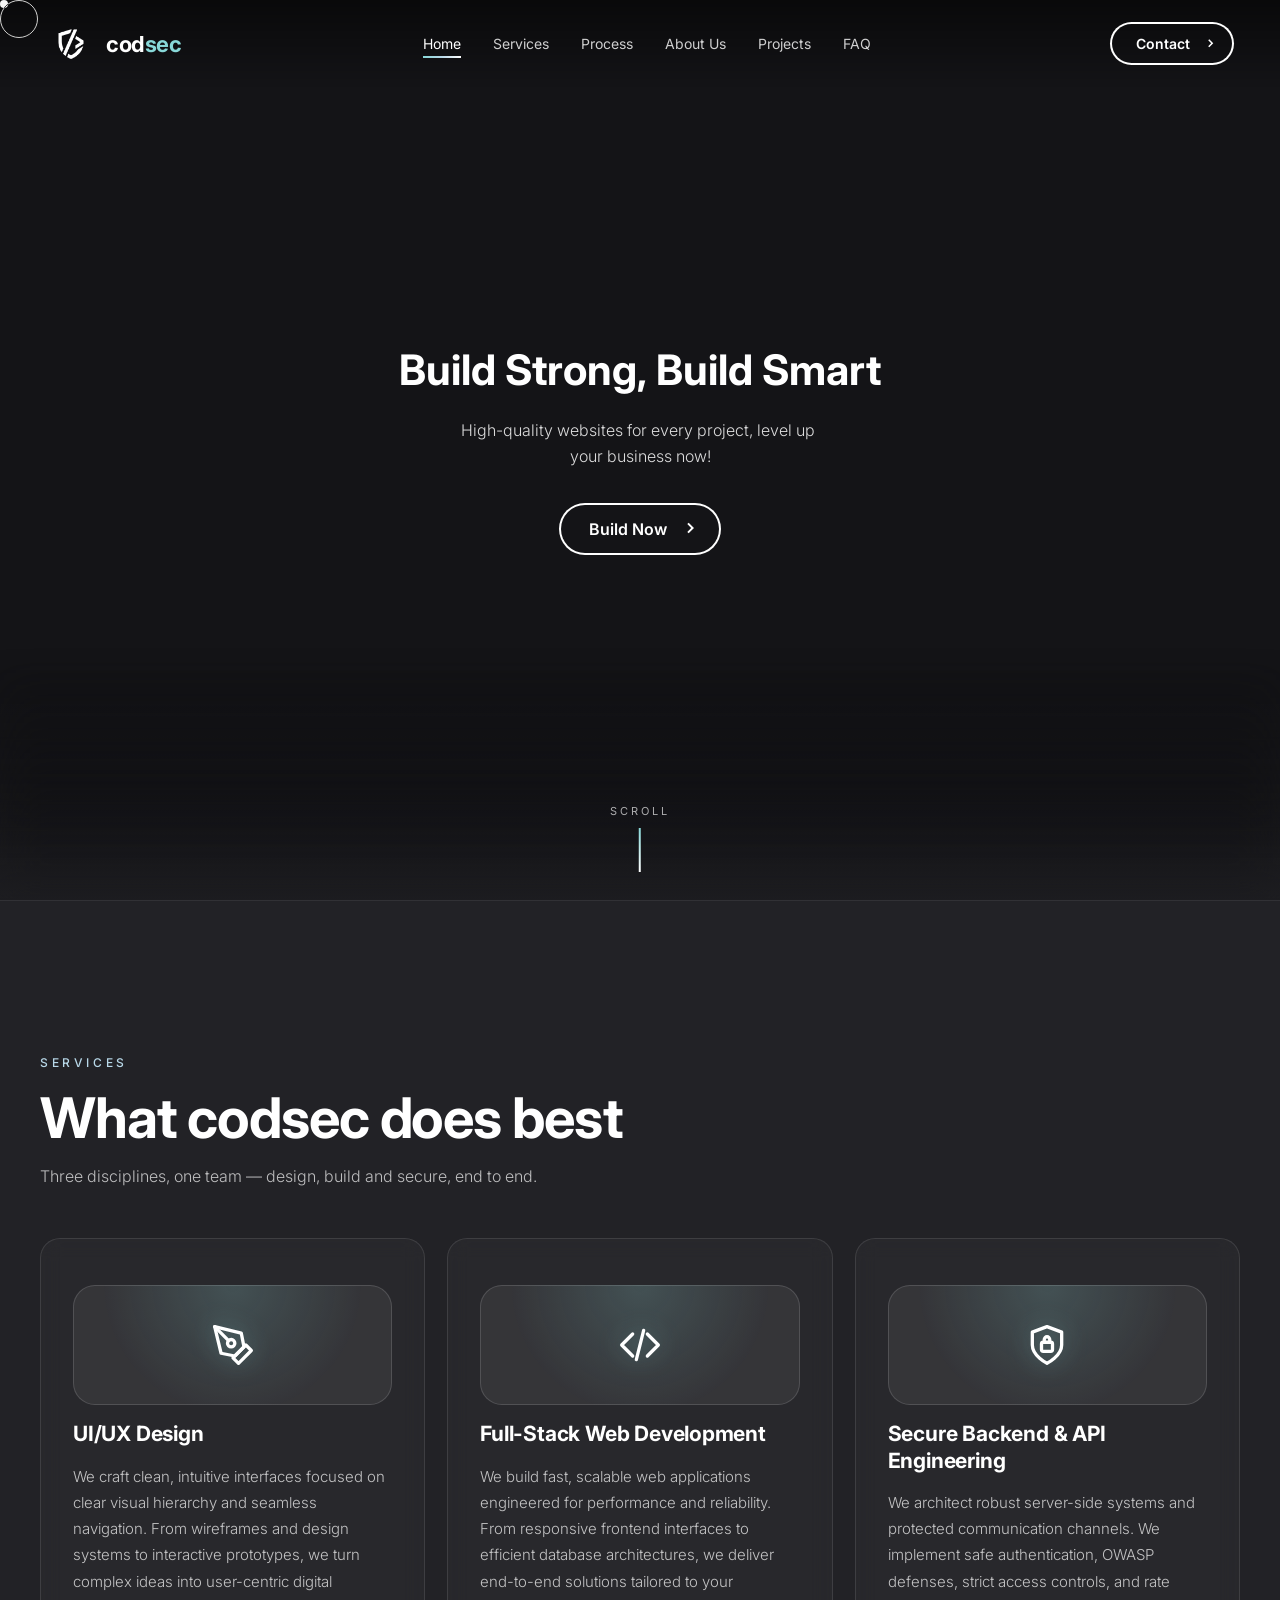
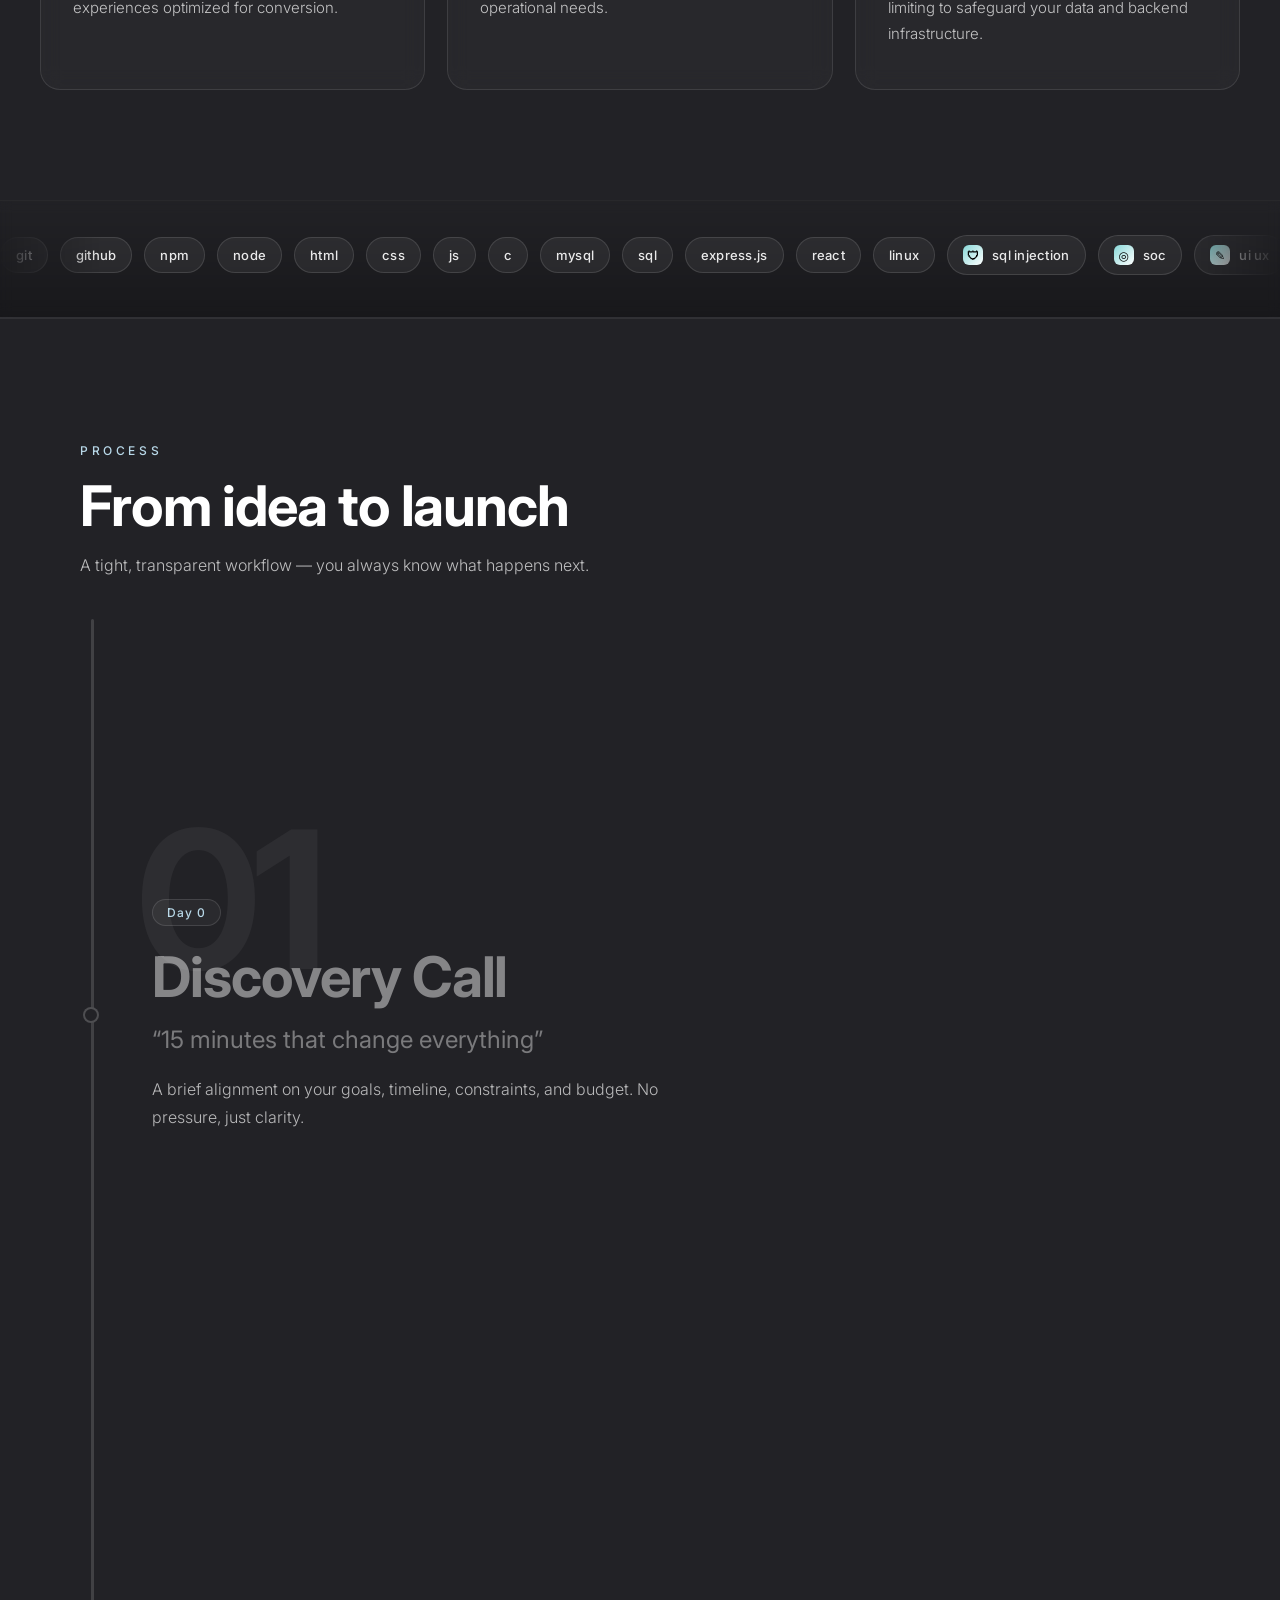
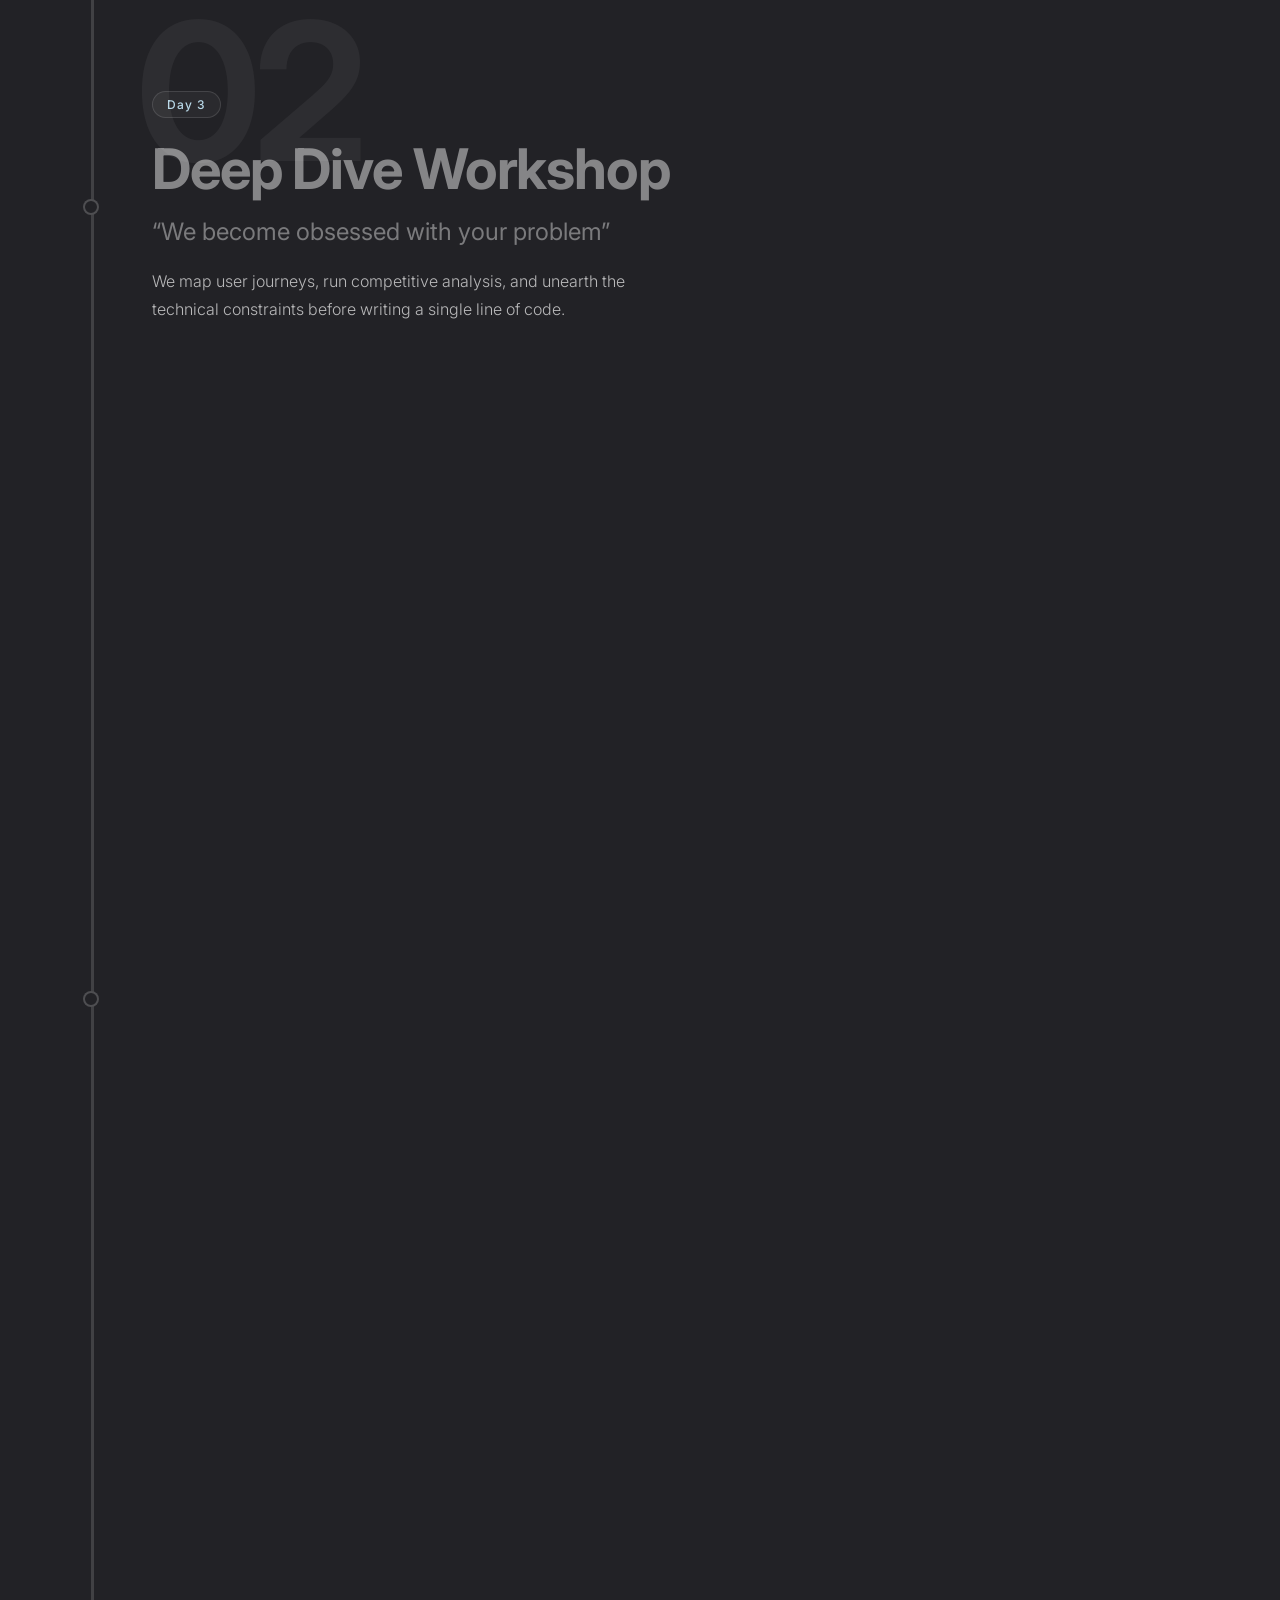
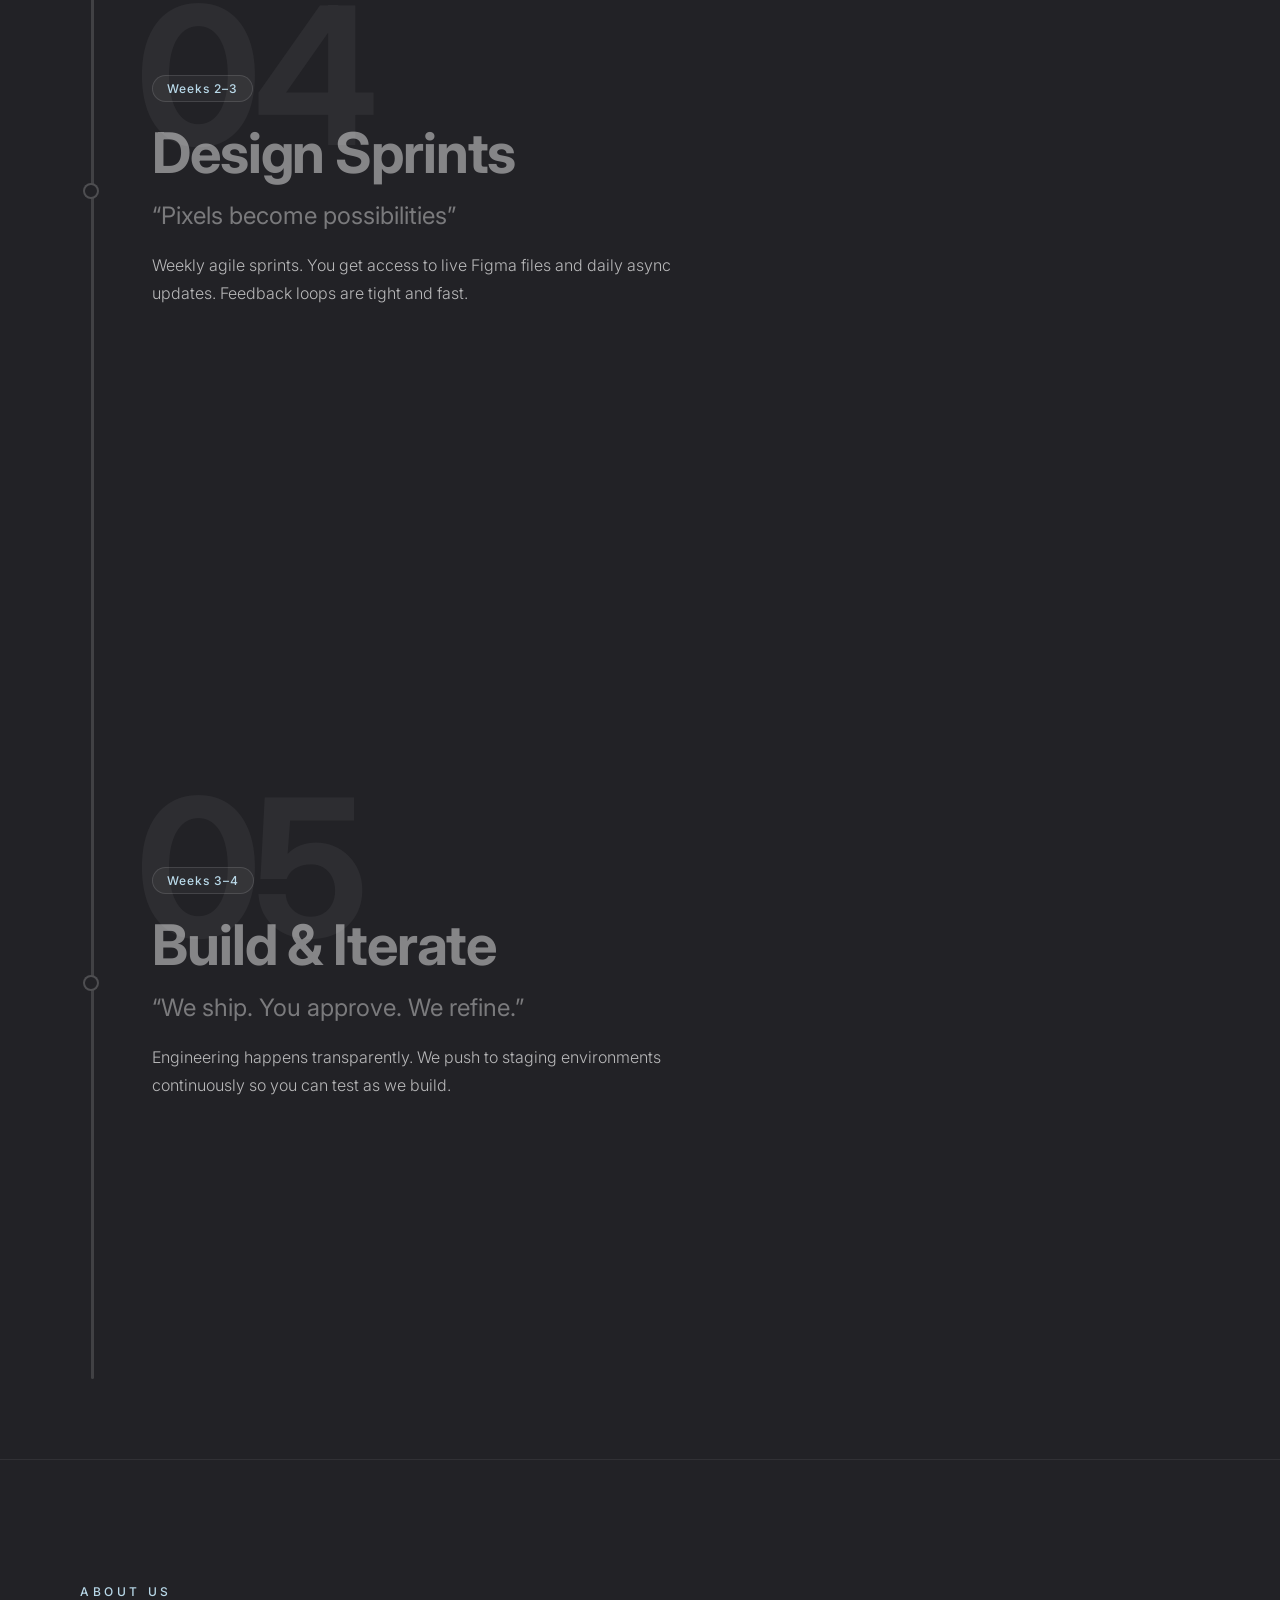
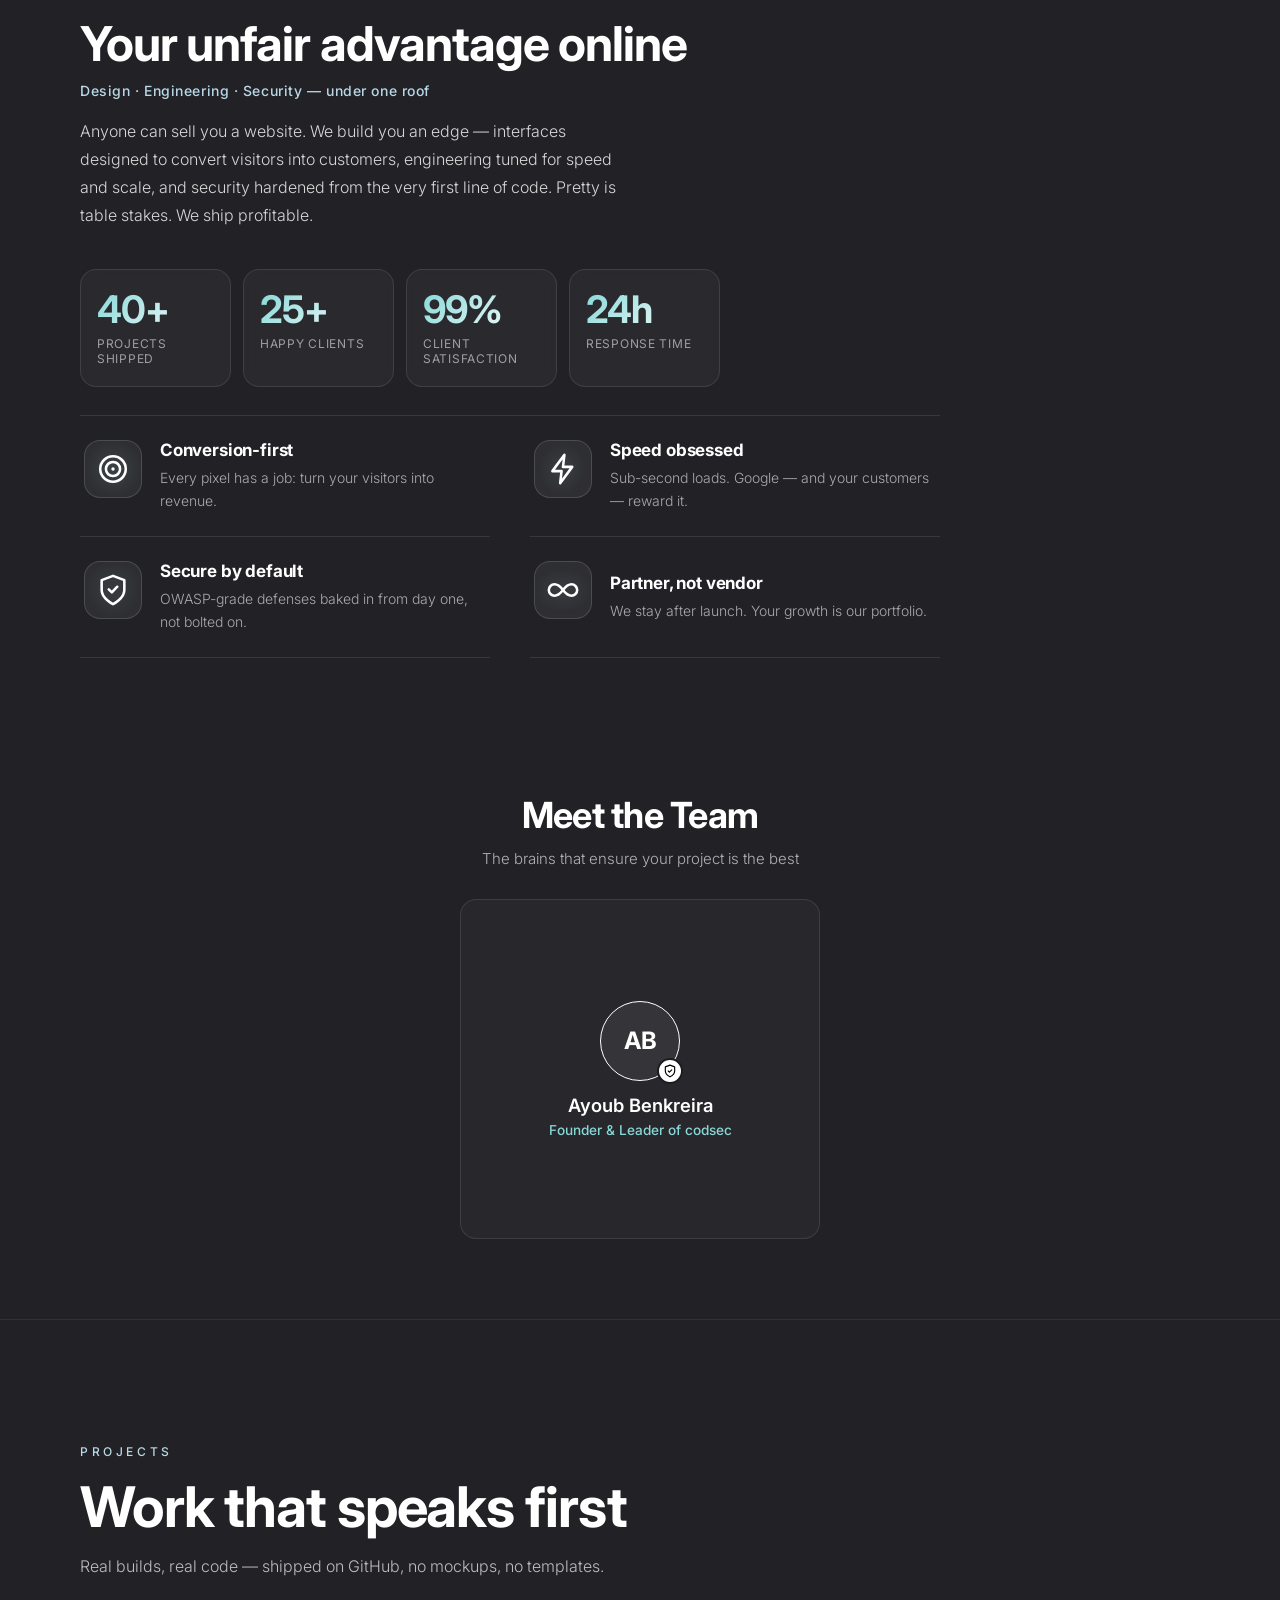
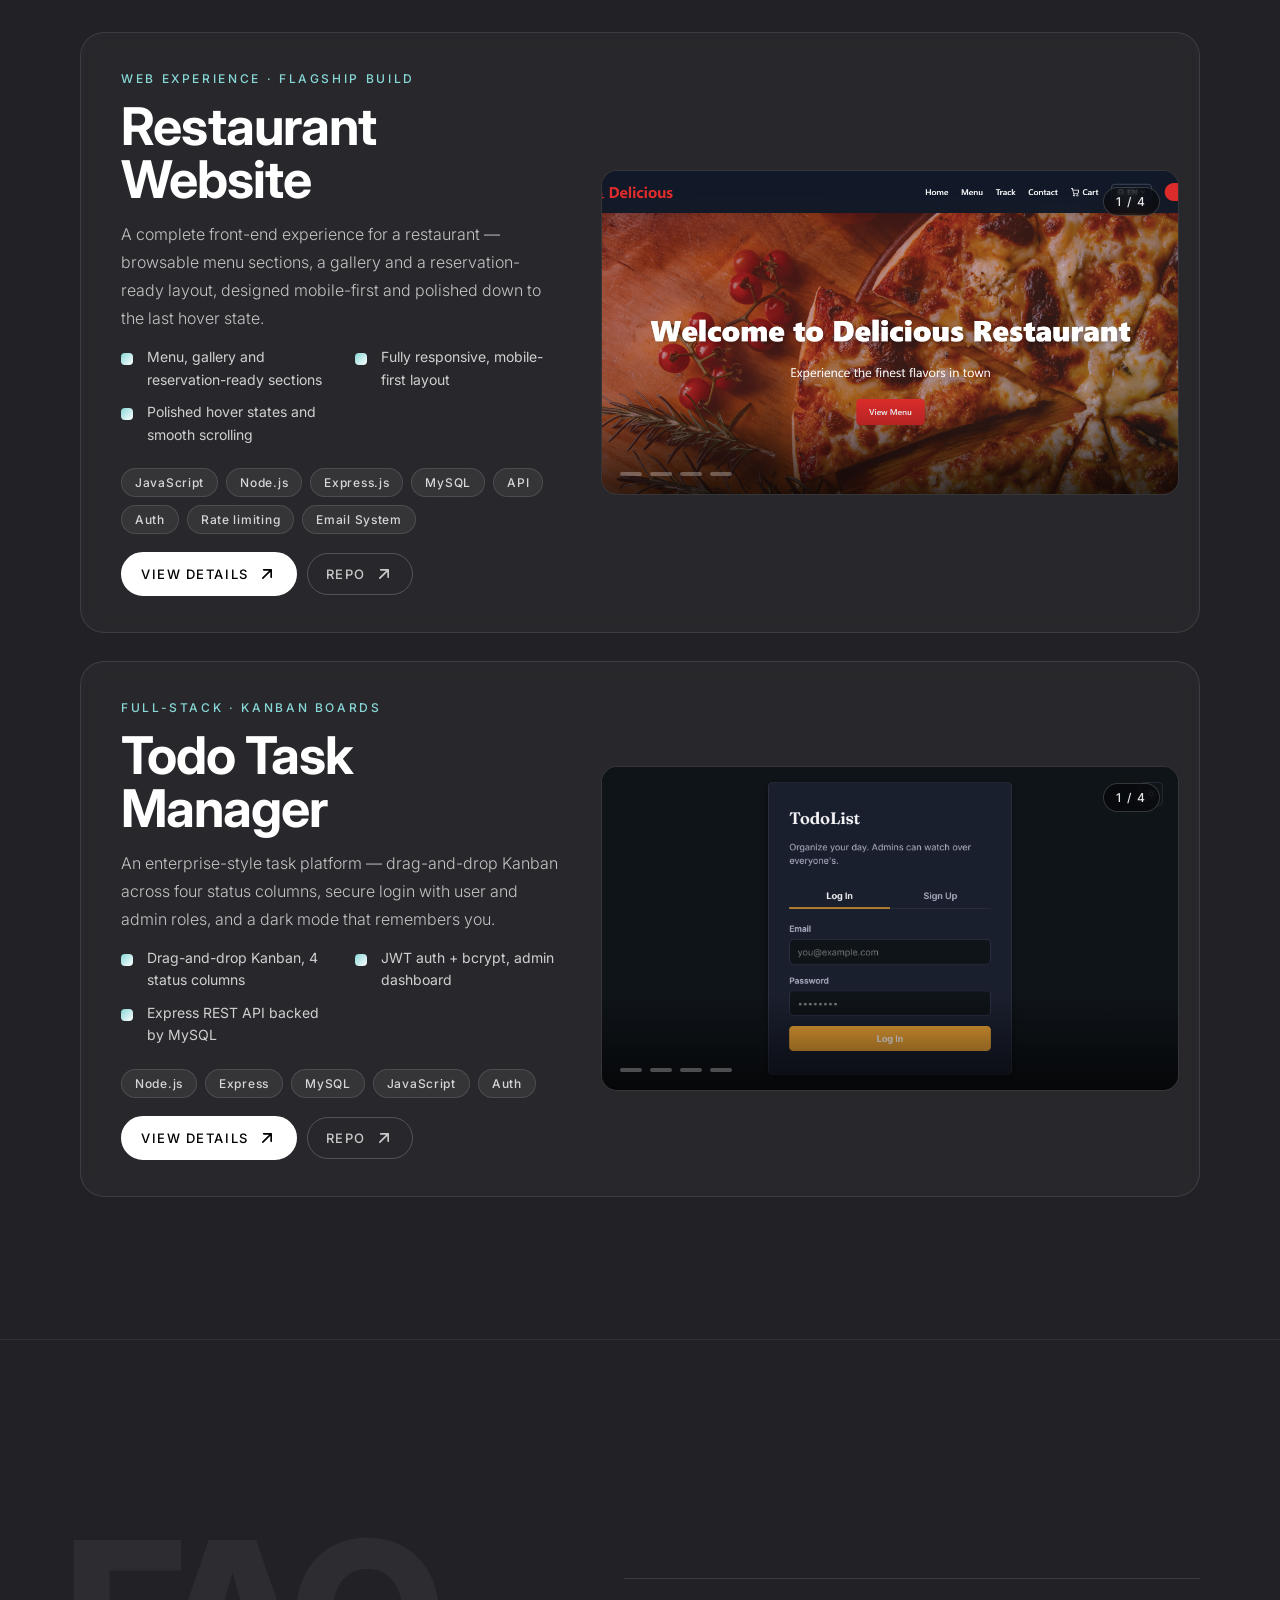
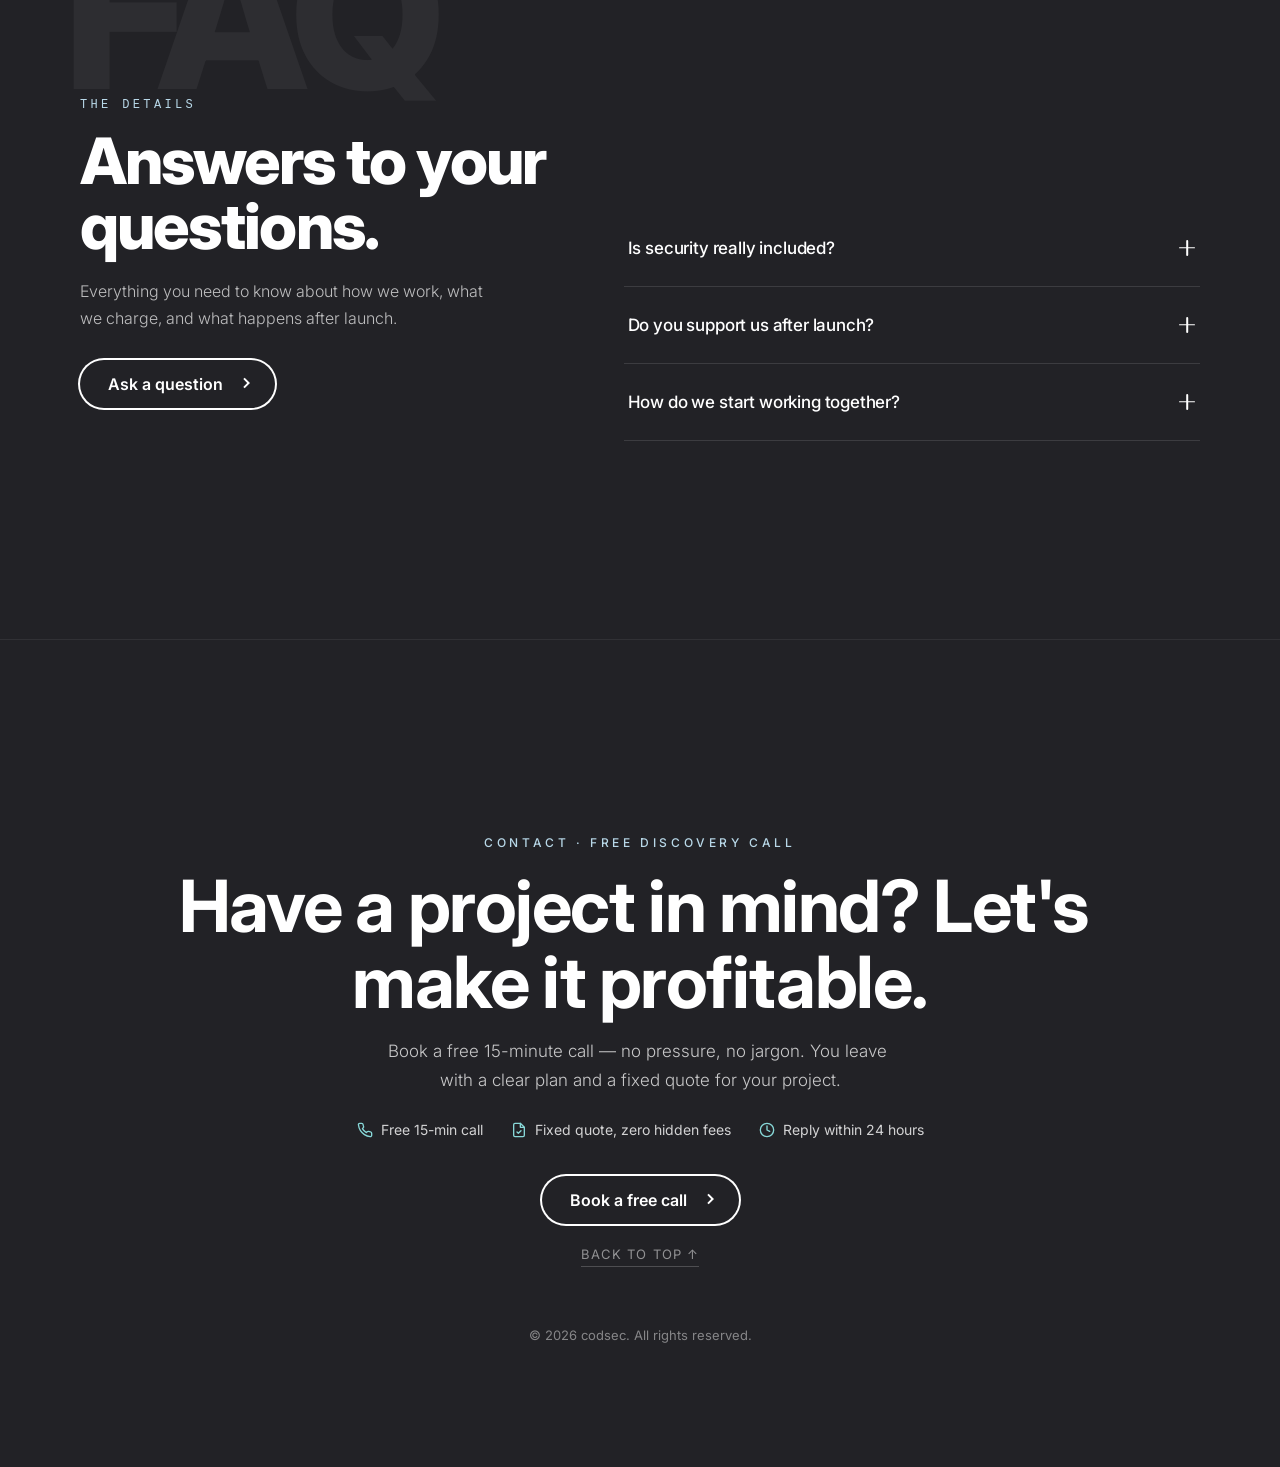
==== index.html @ 424d2212 "edits for the projects section and mobile bugs" ====
<!doctype html>
<html lang="en">
  <head>
    <meta charset="UTF-8" />
    <meta name="viewport" content="width=device-width, initial-scale=1.0" />
    <link rel="icon" type="image/png" href="assets/mylogo.png" />
    <title>codsec — Build Strong, Build Smart</title>
    <meta
      name="description"
      content="codsec is a digital agency crafting clean interfaces, fast web apps and secure backends."
    />
    <link rel="stylesheet" href="styles.css" />
  </head>
  <body>
    <!-- Site-wide fixed video background — seamless boomerang (forward then
         reverse). Sharp on Home, blurs once you scroll down (see .bg-media
         in styles.css and updateHeroExit in script.js). -->
    <div class="bg-media">
      <video
        id="hero-video"
        class="hero-video"
        src="https://cdn.sceneai.art/Hero%20Section%20Video/a8132a81-b526-4f91-8095-003ce931ecdd.mp4"
        autoplay
        muted
        playsinline
        preload="auto"
        disablepictureinpicture
      ></video>
      <!-- Canvas takes over after the first pass: replays captured frames
           forward/backward so turnarounds are instant (see script.js). -->
      <canvas id="hero-canvas" class="bg-canvas"></canvas>
      <div class="bg-overlay"></div>
      <!-- Bottom-only blur band: softens the video's lower edge so the
           scroll from hero into the marquee feels seamless. -->
      <div class="bg-blur-bottom" aria-hidden="true"></div>
    </div>

    <!-- Custom smooth cursor: small dot + trailing ring (desktop only) -->
    <div class="cursor-dot" id="cursor-dot" aria-hidden="true"></div>
    <div class="cursor-ring" id="cursor-ring" aria-hidden="true"></div>

    <!-- Navigation (fixed, stays above all panels) -->
    <nav class="nav">
      <!-- Logo + agency name. Hover reassembles the mark piece by piece. -->
      <a
        href="contact.html"
        class="nav-logo brand"
        aria-label="codsec — contact"
      >
        <span class="brand-mark" aria-hidden="true">
          <img
            src="assets/mylogo.png"
            alt=""
            draggable="false"
            class="logo-img logo-base"
          />
          <span class="logo-pieces">
            <span class="logo-piece p1"
              ><img src="assets/mylogo.png" alt="" draggable="false"
            /></span>
            <span class="logo-piece p2"
              ><img src="assets/mylogo.png" alt="" draggable="false"
            /></span>
            <span class="logo-piece p3"
              ><img src="assets/mylogo.png" alt="" draggable="false"
            /></span>
            <span class="logo-piece p4"
              ><img src="assets/mylogo.png" alt="" draggable="false"
            /></span>
          </span>
        </span>
        <span class="brand-word" aria-hidden="true"
          ><span class="bl">c</span><span class="bl">o</span
          ><span class="bl">d</span><span class="bl accent">s</span
          ><span class="bl accent">e</span
          ><span class="bl accent">c</span></span
        >
      </a>

      <!-- Desktop nav links -->
      <div class="nav-links desktop-only">
        <a href="#home" class="nav-link">Home</a>
        <a href="#services" class="nav-link">Services</a>
        <a href="#process" class="nav-link">Process</a>
        <a href="#about" class="nav-link">About Us</a>
        <a href="#projects" class="nav-link">Projects</a>
        <a href="#faq" class="nav-link">FAQ</a>
      </div>

      <!-- Desktop right side -->
      <div class="nav-right desktop-only">
        <a
          href="contact.html"
          class="animated-button nav-contact-anim"
          aria-label="Contact"
        >
          <svg
            class="arr-2"
            viewBox="0 0 24 24"
            aria-hidden="true"
            width="18"
            height="18"
          >
            <path
              d="M5 11h11.17l-3.88-3.88L13.7 5.7 19 11l-5.3 5.3-1.41-1.42 3.88-3.88H5v-2z"
            />
          </svg>
          <span class="text">Contact</span>
          <span class="circle" aria-hidden="true"></span>
          <svg
            class="arr-1"
            viewBox="0 0 24 24"
            aria-hidden="true"
            width="18"
            height="18"
          >
            <path
              d="M5 11h11.17l-3.88-3.88L13.7 5.7 19 11l-5.3 5.3-1.41-1.42 3.88-3.88H5v-2z"
            />
          </svg>
        </a>
      </div>

      <!-- Mobile hamburger (anchor-based: click handled in script.js) -->
      <a
        href="#"
        id="menu-toggle"
        class="menu-toggle mobile-only"
        role="button"
        aria-label="Open menu"
        aria-expanded="false"
      >
        <svg
          id="icon-open"
          class="icon icon-lg"
          viewBox="0 0 24 24"
          fill="none"
          stroke="currentColor"
          stroke-width="2"
          stroke-linecap="round"
          stroke-linejoin="round"
          aria-hidden="true"
          width="24"
          height="24"
        >
          <path d="M4 6h16M4 12h16M4 18h16" />
        </svg>
        <svg
          id="icon-close"
          class="icon icon-lg hidden"
          viewBox="0 0 24 24"
          fill="none"
          stroke="currentColor"
          stroke-width="2"
          stroke-linecap="round"
          stroke-linejoin="round"
          aria-hidden="true"
          width="24"
          height="24"
        >
          <path d="M18 6 6 18M6 6l12 12" />
        </svg>
      </a>
    </nav>

    <!-- Mobile full-screen menu overlay -->
    <div id="mobile-menu" class="mobile-menu">
      <div class="mobile-menu-top">
        <a
          href="contact.html"
          class="brand brand-sm"
          data-close-menu
          aria-label="codsec — contact"
        >
          <span class="brand-mark" aria-hidden="true">
            <img
              src="assets/mylogo.png"
              alt=""
              draggable="false"
              class="logo-img"
            />
          </span>
          <span class="brand-word" aria-hidden="true"
            >cod<span class="brand-word-accent">sec</span></span
          >
        </a>
        <a
          href="#"
          class="menu-close"
          role="button"
          aria-label="Close menu"
          data-close-menu
        >
          <svg
            class="icon icon-lg"
            viewBox="0 0 24 24"
            fill="none"
            stroke="currentColor"
            stroke-width="2"
            stroke-linecap="round"
            stroke-linejoin="round"
            aria-hidden="true"
            width="24"
            height="24"
          >
            <path d="M18 6 6 18M6 6l12 12" />
          </svg>
        </a>
      </div>

      <div class="mobile-menu-links">
        <a href="#home" class="mobile-menu-link" data-close-menu>Home</a>
        <a href="#services" class="mobile-menu-link" data-close-menu
          >Services</a
        >
        <a href="#process" class="mobile-menu-link" data-close-menu>Process</a>
        <a href="#about" class="mobile-menu-link" data-close-menu>About Us</a>
        <a href="#projects" class="mobile-menu-link" data-close-menu
          >Projects</a
        >
        <a href="#faq" class="mobile-menu-link" data-close-menu>FAQ</a>

        <div class="mobile-menu-secondary">
          <a href="contact.html" class="mobile-menu-small" data-close-menu
            >Contact Us</a
          >
        </div>
      </div>
    </div>

    <main class="stack">
      <!-- ============ HOME / HERO (kept as-is) ============ -->
      <section id="home" class="panel home in-view">
        <!-- Hero content -->
        <div class="hero" id="hero-content">
          <h1
            id="hero-title"
            class="hero-title animate-words"
            data-animate-words="Build Strong, Build Smart"
            data-base-delay="0.5"
            data-stagger="0.09"
          ></h1>

          <div class="hero-sub-wrap">
            <p class="hero-sub">
              <span
                id="hero-sub-words"
                class="animate-words"
                data-animate-words="High-quality websites for every project, level up your business now!"
                data-base-delay="1.4"
                data-stagger="0.045"
              ></span>
            </p>
          </div>

          <div class="cta-fade">
            <a
              href="contact.html"
              class="animated-button"
              aria-label="Build Now — go to contact"
            >
              <svg
                class="arr-2"
                viewBox="0 0 24 24"
                aria-hidden="true"
                width="24"
                height="24"
              >
                <path
                  d="M5 11h11.17l-3.88-3.88L13.7 5.7 19 11l-5.3 5.3-1.41-1.42 3.88-3.88H5v-2z"
                />
              </svg>
              <span class="text">Build Now</span>
              <span class="circle" aria-hidden="true"></span>
              <svg
                class="arr-1"
                viewBox="0 0 24 24"
                aria-hidden="true"
                width="24"
                height="24"
              >
                <path
                  d="M5 11h11.17l-3.88-3.88L13.7 5.7 19 11l-5.3 5.3-1.41-1.42 3.88-3.88H5v-2z"
                />
              </svg>
            </a>
          </div>
        </div>

        <a href="#services" class="scroll-hint" aria-label="Scroll to services">
          <span class="scroll-hint-text">Scroll</span>
          <span class="scroll-hint-line" aria-hidden="true"></span>
        </a>
      </section>

      <!-- ============ SERVICES (3 columns splitting the width) ============ -->
      <section id="services" class="panel section-pad services">
        <div class="section-inner services-inner">
          <p class="eyebrow" data-animate="fade-up">Services</p>
          <h2
            class="section-title animate-words"
            data-animate-words="What codsec does best"
            data-base-delay="0.3"
            data-stagger="0.09"
          ></h2>
          <p class="section-sub" data-animate="fade-up">
            Three disciplines, one team — design, build and secure, end to end.
          </p>

          <div class="services-grid">
            <article class="service" data-animate="fade-up">
              <div class="service-icon" aria-hidden="true">
                <svg
                  viewBox="0 0 24 24"
                  fill="none"
                  stroke="currentColor"
                  stroke-width="1.8"
                  stroke-linecap="round"
                  stroke-linejoin="round"
                  width="44"
                  height="44"
                >
                  <path d="m12 19 7-7 3 3-7 7-3-3z" />
                  <path d="m18 13-1.5-7.5L2 2l3.5 14.5L13 18l5-5z" />
                  <path d="m2 2 7.586 7.586" />
                  <circle cx="11" cy="11" r="2" />
                </svg>
              </div>
              <h3 class="service-title">UI/UX Design</h3>
              <p class="service-text">
                We craft clean, intuitive interfaces focused on clear visual
                hierarchy and seamless navigation. From wireframes and design
                systems to interactive prototypes, we turn complex ideas into
                user-centric digital experiences optimized for conversion.
              </p>
            </article>

            <article class="service" data-animate="fade-up">
              <div class="service-icon" aria-hidden="true">
                <svg
                  viewBox="0 0 24 24"
                  fill="none"
                  stroke="currentColor"
                  stroke-width="1.8"
                  stroke-linecap="round"
                  stroke-linejoin="round"
                  width="44"
                  height="44"
                >
                  <polyline points="16 18 22 12 16 6" />
                  <polyline points="8 6 2 12 8 18" />
                  <line x1="14" y1="4" x2="10" y2="20" />
                </svg>
              </div>
              <h3 class="service-title">Full-Stack Web Development</h3>
              <p class="service-text">
                We build fast, scalable web applications engineered for
                performance and reliability. From responsive frontend interfaces
                to efficient database architectures, we deliver end-to-end
                solutions tailored to your operational needs.
              </p>
            </article>

            <article class="service" data-animate="fade-up">
              <div class="service-icon" aria-hidden="true">
                <svg
                  viewBox="0 0 24 24"
                  fill="none"
                  stroke="currentColor"
                  stroke-width="1.8"
                  stroke-linecap="round"
                  stroke-linejoin="round"
                  width="44"
                  height="44"
                >
                  <path d="M12 22s8-4 8-10V5l-8-3-8 3v7c0 6 8 10 8 10z" />
                  <rect x="9" y="10.5" width="6" height="5" rx="1" />
                  <path d="M10.5 10.5V9a1.5 1.5 0 0 1 3 0v1.5" />
                </svg>
              </div>
              <h3 class="service-title">
                Secure Backend &amp; API Engineering
              </h3>
              <p class="service-text">
                We architect robust server-side systems and protected
                communication channels. We implement safe authentication, OWASP
                defenses, strict access controls, and rate limiting to safeguard
                your data and backend infrastructure.
              </p>
            </article>
          </div>
        </div>
      </section>

      <!-- ============ MOVING SLIDE under the services ============ -->
      <div class="marquee-band" aria-label="Technologies we use">
        <div class="skills-marquee">
          <div class="marquee-track" id="skills-track">
            <span class="skill"
              ><img
                src="https://cdn.jsdelivr.net/gh/devicons/devicon@latest/icons/git/git-original.svg"
                alt="git"
                loading="lazy"
                onerror="this.style.display = 'none'"
              />git</span
            >
            <span class="skill"
              ><img
                src="https://cdn.simpleicons.org/github/white"
                alt="github"
                loading="lazy"
                onerror="this.style.display = 'none'"
              />github</span
            >
            <span class="skill"
              ><img
                src="https://cdn.jsdelivr.net/gh/devicons/devicon@latest/icons/npm/npm-original-wordmark.svg"
                alt="npm"
                loading="lazy"
                onerror="this.style.display = 'none'"
              />npm</span
            >
            <span class="skill"
              ><img
                src="https://cdn.jsdelivr.net/gh/devicons/devicon@latest/icons/nodejs/nodejs-original.svg"
                alt="node"
                loading="lazy"
                onerror="this.style.display = 'none'"
              />node</span
            >
            <span class="skill"
              ><img
                src="https://cdn.jsdelivr.net/gh/devicons/devicon@latest/icons/html5/html5-original.svg"
                alt="html"
                loading="lazy"
                onerror="this.style.display = 'none'"
              />html</span
            >
            <span class="skill"
              ><img
                src="https://cdn.jsdelivr.net/gh/devicons/devicon@latest/icons/css3/css3-original.svg"
                alt="css"
                loading="lazy"
                onerror="this.style.display = 'none'"
              />css</span
            >
            <span class="skill"
              ><img
                src="https://cdn.jsdelivr.net/gh/devicons/devicon@latest/icons/javascript/javascript-original.svg"
                alt="js"
                loading="lazy"
                onerror="this.style.display = 'none'"
              />js</span
            >
            <span class="skill"
              ><img
                src="https://cdn.jsdelivr.net/gh/devicons/devicon@latest/icons/c/c-original.svg"
                alt="c"
                loading="lazy"
                onerror="this.style.display = 'none'"
              />c</span
            >
            <span class="skill"
              ><img
                src="https://cdn.jsdelivr.net/gh/devicons/devicon@latest/icons/mysql/mysql-original.svg"
                alt="mysql"
                loading="lazy"
                onerror="this.style.display = 'none'"
              />mysql</span
            >
            <span class="skill"
              ><img
                src="https://cdn.jsdelivr.net/gh/devicons/devicon@latest/icons/microsoftsqlserver/microsoftsqlserver-plain.svg"
                alt="sql"
                loading="lazy"
                onerror="this.style.display = 'none'"
              />sql</span
            >
            <span class="skill"
              ><img
                class="invert"
                src="https://cdn.jsdelivr.net/gh/devicons/devicon@latest/icons/express/express-original.svg"
                alt="express.js"
                loading="lazy"
                onerror="this.style.display = 'none'"
              />express.js</span
            >
            <span class="skill"
              ><img
                src="https://cdn.jsdelivr.net/gh/devicons/devicon@latest/icons/react/react-original.svg"
                alt="react"
                loading="lazy"
                onerror="this.style.display = 'none'"
              />react</span
            >
            <span class="skill"
              ><img
                src="https://cdn.jsdelivr.net/gh/devicons/devicon@latest/icons/linux/linux-original.svg"
                alt="linux"
                loading="lazy"
                onerror="this.style.display = 'none'"
              />linux</span
            >
            <span class="skill"
              ><span class="skill-glyph" aria-hidden="true">🛡</span>sql
              injection</span
            >
            <span class="skill"
              ><span class="skill-glyph" aria-hidden="true">◎</span>soc</span
            >
            <span class="skill"
              ><span class="skill-glyph" aria-hidden="true">✎</span>ui ux</span
            >
            <span class="skill"
              ><img
                src="https://cdn.jsdelivr.net/gh/devicons/devicon@latest/icons/figma/figma-original.svg"
                alt="figma"
                loading="lazy"
                onerror="this.style.display = 'none'"
              />figma</span
            >
            <span class="skill"
              ><img
                src="https://cdn.simpleicons.org/anthropic/white"
                alt="claude"
                loading="lazy"
                onerror="this.style.display = 'none'"
              />claude</span
            >
            <span class="skill"
              ><span class="skill-glyph" aria-hidden="true">&gt;_</span
              >opencode</span
            >
            <span class="skill"
              ><img
                src="https://cdn.jsdelivr.net/gh/devicons/devicon@latest/icons/vscode/vscode-original.svg"
                alt="vscode"
                loading="lazy"
                onerror="this.style.display = 'none'"
              />vscode</span
            >
          </div>
        </div>
      </div>

      <!-- ============ PROCESS ============ -->
      <section id="process" class="panel section-pad">
        <div class="section-inner">
          <p class="eyebrow" data-animate="fade-up">Process</p>
          <h2
            class="section-title animate-words"
            data-animate-words="From idea to launch"
            data-base-delay="0.3"
            data-stagger="0.09"
          ></h2>
          <p class="section-sub" data-animate="fade-up">
            A tight, transparent workflow — you always know what happens next.
          </p>
          <div class="process-timeline" id="process-timeline">
            <div class="process-rail" aria-hidden="true">
              <div
                class="process-rail-progress"
                id="process-rail-progress"
              ></div>
            </div>
            <article class="process-step" id="process-step-0">
              <button
                type="button"
                class="process-dot"
                data-scroll-to="process-step-0"
                aria-label="Scroll to Discovery Call"
              >
                <span class="process-dot-ring"></span>
              </button>
              <div class="process-card">
                <span class="process-ghost" aria-hidden="true">01</span>
                <div class="process-body">
                  <span class="process-duration">Day 0</span>
                  <h3 class="process-title">Discovery Call</h3>
                  <p class="process-tagline">
                    &ldquo;15 minutes that change everything&rdquo;
                  </p>
                  <p class="process-desc">
                    A brief alignment on your goals, timeline, constraints, and
                    budget. No pressure, just clarity.
                  </p>
                </div>
              </div>
            </article>
            <article class="process-step" id="process-step-1">
              <button
                type="button"
                class="process-dot"
                data-scroll-to="process-step-1"
                aria-label="Scroll to Deep Dive Workshop"
              >
                <span class="process-dot-ring"></span>
              </button>
              <div class="process-card">
                <span class="process-ghost" aria-hidden="true">02</span>
                <div class="process-body">
                  <span class="process-duration">Day 3</span>
                  <h3 class="process-title">Deep Dive Workshop</h3>
                  <p class="process-tagline">
                    &ldquo;We become obsessed with your problem&rdquo;
                  </p>
                  <p class="process-desc">
                    We map user journeys, run competitive analysis, and unearth
                    the technical constraints before writing a single line of
                    code.
                  </p>
                </div>
              </div>
            </article>
            <article class="process-step" id="process-step-2">
              <button
                type="button"
                class="process-dot"
                data-scroll-to="process-step-2"
                aria-label="Scroll to Strategy Blueprint"
              >
                <span class="process-dot-ring"></span>
              </button>
              <div class="process-card">
                <span class="process-ghost" aria-hidden="true">03</span>
                <div class="process-body">
                  <span class="process-duration">Week 1</span>
                  <h3 class="process-title">Strategy Blueprint</h3>
                  <p class="process-tagline">
                    &ldquo;Your roadmap to digital dominance&rdquo;
                  </p>
                  <p class="process-desc">
                    We deliver a comprehensive architecture, proposed design
                    system foundations, and technical stack choices.
                  </p>
                </div>
              </div>
            </article>
            <article class="process-step" id="process-step-3">
              <button
                type="button"
                class="process-dot"
                data-scroll-to="process-step-3"
                aria-label="Scroll to Design Sprints"
              >
                <span class="process-dot-ring"></span>
              </button>
              <div class="process-card">
                <span class="process-ghost" aria-hidden="true">04</span>
                <div class="process-body">
                  <span class="process-duration">Weeks 2&ndash;3</span>
                  <h3 class="process-title">Design Sprints</h3>
                  <p class="process-tagline">
                    &ldquo;Pixels become possibilities&rdquo;
                  </p>
                  <p class="process-desc">
                    Weekly agile sprints. You get access to live Figma files and
                    daily async updates. Feedback loops are tight and fast.
                  </p>
                </div>
              </div>
            </article>
            <article class="process-step" id="process-step-4">
              <button
                type="button"
                class="process-dot"
                data-scroll-to="process-step-4"
                aria-label="Scroll to Build & Iterate"
              >
                <span class="process-dot-ring"></span>
              </button>
              <div class="process-card">
                <span class="process-ghost" aria-hidden="true">05</span>
                <div class="process-body">
                  <span class="process-duration">Weeks 3&ndash;4</span>
                  <h3 class="process-title">Build &amp; Iterate</h3>
                  <p class="process-tagline">
                    &ldquo;We ship. You approve. We refine.&rdquo;
                  </p>
                  <p class="process-desc">
                    Engineering happens transparently. We push to staging
                    environments continuously so you can test as we build.
                  </p>
                </div>
              </div>
            </article>
          </div>
        </div>
      </section>

      <!-- ============ ABOUT US (end of page, agency voice) ============ -->
      <section id="about" class="panel about">
        <div class="about-inner">
          <p class="eyebrow" data-animate="fade-up">About Us</p>
          <!-- Intro text -->
          <div class="about-intro">
            <h2
              class="about-title animate-words"
              data-animate-words="Your unfair advantage online"
              data-base-delay="0.3"
              data-stagger="0.09"
            ></h2>
            <p
              class="about-role animate-words"
              data-animate-words="Design · Engineering · Security — under one roof"
              data-base-delay="0.7"
              data-stagger="0.06"
            ></p>
            <p class="about-text" data-animate="fade-up">
              <span
                class="animate-words"
                data-animate-words="Anyone can sell you a website. We build you an edge — interfaces designed to convert visitors into customers, engineering tuned for speed and scale, and security hardened from the very first line of code. Pretty is table stakes. We ship profitable."
                data-base-delay="0.9"
                data-stagger="0.045"
              ></span>
            </p>

            <div class="about-stats" data-animate="fade-up">
              <div class="stat">
                <span class="stat-num"><span data-count="40">0</span>+</span>
                <span class="stat-label">Projects shipped</span>
              </div>
              <div class="stat">
                <span class="stat-num"><span data-count="25">0</span>+</span>
                <span class="stat-label">Happy clients</span>
              </div>
              <div class="stat">
                <span class="stat-num"><span data-count="99">0</span>%</span>
                <span class="stat-label">Client satisfaction</span>
              </div>
              <div class="stat">
                <span class="stat-num"><span data-count="24">0</span>h</span>
                <span class="stat-label">Response time</span>
              </div>
            </div>

            <div class="about-values">
              <article class="value" data-animate="fade-up">
                <div class="value-icon" aria-hidden="true">
                  <svg
                    viewBox="0 0 24 24"
                    fill="none"
                    stroke="currentColor"
                    stroke-width="1.8"
                    stroke-linecap="round"
                    stroke-linejoin="round"
                    width="34"
                    height="34"
                  >
                    <circle cx="12" cy="12" r="9" />
                    <circle cx="12" cy="12" r="5" />
                    <circle
                      cx="12"
                      cy="12"
                      r="1.2"
                      fill="currentColor"
                      stroke="none"
                    />
                  </svg>
                </div>
                <h3>Conversion-first</h3>
                <p>Every pixel has a job: turn your visitors into revenue.</p>
              </article>
              <article class="value" data-animate="fade-up">
                <div class="value-icon" aria-hidden="true">
                  <svg
                    viewBox="0 0 24 24"
                    fill="none"
                    stroke="currentColor"
                    stroke-width="1.8"
                    stroke-linecap="round"
                    stroke-linejoin="round"
                    width="34"
                    height="34"
                  >
                    <path d="M13 2 4.5 13.5H11L10 22l8.5-11.5H12L13 2z" />
                  </svg>
                </div>
                <h3>Speed obsessed</h3>
                <p>
                  Sub-second loads. Google — and your customers — reward it.
                </p>
              </article>
              <article class="value" data-animate="fade-up">
                <div class="value-icon" aria-hidden="true">
                  <svg
                    viewBox="0 0 24 24"
                    fill="none"
                    stroke="currentColor"
                    stroke-width="1.8"
                    stroke-linecap="round"
                    stroke-linejoin="round"
                    width="34"
                    height="34"
                  >
                    <path d="M12 22s8-4 8-10V5l-8-3-8 3v7c0 6 8 10 8 10z" />
                    <polyline points="9 11.5 11.2 13.7 15 9.7" />
                  </svg>
                </div>
                <h3>Secure by default</h3>
                <p>
                  OWASP-grade defenses baked in from day one, not bolted on.
                </p>
              </article>
              <article class="value" data-animate="fade-up">
                <div class="value-icon" aria-hidden="true">
                  <svg
                    viewBox="0 0 24 24"
                    fill="none"
                    stroke="currentColor"
                    stroke-width="1.8"
                    stroke-linecap="round"
                    stroke-linejoin="round"
                    width="34"
                    height="34"
                  >
                    <path
                      d="M12 12c-2-2.67-4-4-6-4a4 4 0 1 0 0 8c2 0 4-1.33 6-4Zm0 0c2 2.67 4 4 6 4a4 4 0 0 0 0-8c-2 0-4 1.33-6 4Z"
                    />
                  </svg>
                </div>
                <h3>Partner, not vendor</h3>
                <p>We stay after launch. Your growth is our portfolio.</p>
              </article>
            </div>

            <div class="socials" data-animate="fade-up">
              <a
                href="https://github.com/ayoubcoding111"
                target="_blank"
                rel="noopener"
                class="social-btn"
                aria-label="GitHub"
              >
                <svg
                  viewBox="0 0 24 24"
                  fill="currentColor"
                  aria-hidden="true"
                  width="20"
                  height="20"
                >
                  <path
                    d="M12 .5C5.65.5.5 5.65.5 12c0 5.08 3.29 9.39 7.86 10.91.58.11.79-.25.79-.55 0-.27-.01-1.17-.02-2.12-3.2.7-3.88-1.36-3.88-1.36-.52-1.33-1.28-1.68-1.28-1.68-1.04-.71.08-.7.08-.7 1.15.08 1.76 1.19 1.76 1.19 1.03 1.76 2.7 1.25 3.36.96.1-.75.4-1.25.72-1.54-2.55-.29-5.24-1.28-5.24-5.69 0-1.26.45-2.28 1.19-3.09-.12-.29-.52-1.46.11-3.05 0 0 .97-.31 3.18 1.18a11.1 11.1 0 0 1 5.8 0c2.2-1.49 3.17-1.18 3.17-1.18.63 1.59.23 2.76.11 3.05.74.81 1.19 1.83 1.19 3.09 0 4.42-2.7 5.39-5.27 5.68.41.35.77 1.05.77 2.12 0 1.53-.01 2.76-.01 3.14 0 .3.2.67.8.55A11.51 11.51 0 0 0 23.5 12C23.5 5.65 18.35.5 12 .5Z"
                  />
                </svg>
              </a>
              <a
                href="https://instagram.com/"
                target="_blank"
                rel="noopener"
                class="social-btn"
                aria-label="Instagram"
              >
                <svg
                  viewBox="0 0 24 24"
                  fill="none"
                  stroke="currentColor"
                  stroke-width="2"
                  stroke-linecap="round"
                  stroke-linejoin="round"
                  aria-hidden="true"
                  width="20"
                  height="20"
                >
                  <rect x="2.5" y="2.5" width="19" height="19" rx="5.5" />
                  <circle cx="12" cy="12" r="4.2" />
                  <circle
                    cx="17.6"
                    cy="6.4"
                    r="1.3"
                    fill="currentColor"
                    stroke="none"
                  />
                </svg>
              </a>
              <a
                href="https://www.linkedin.com/"
                target="_blank"
                rel="noopener"
                class="social-btn"
                aria-label="LinkedIn"
              >
                <svg
                  viewBox="0 0 24 24"
                  fill="currentColor"
                  aria-hidden="true"
                  width="20"
                  height="20"
                >
                  <path
                    d="M20.45 20.45h-3.55v-5.57c0-1.33-.03-3.04-1.85-3.04-1.86 0-2.14 1.45-2.14 2.94v5.67H9.35V9h3.41v1.56h.05c.47-.9 1.63-1.85 3.36-1.85 3.6 0 4.27 2.37 4.27 5.46v6.28ZM5.34 7.43a2.06 2.06 0 1 1 0-4.12 2.06 2.06 0 0 1 0 4.12ZM7.12 20.45H3.56V9h3.56v11.45Z"
                  />
                </svg>
              </a>
            </div>
          </div>

          <!-- Meet the Team (migrated from cards.html) -->
          <div class="team-block" data-animate="fade-up">
            <h3 class="team-heading">Meet the Team</h3>
            <p class="team-sub">
              The brains that ensure your project is the best
            </p>
            <div
              class="team-grid"
              id="team-grid"
              aria-label="Team members"
            ></div>
          </div>
        </div>
      </section>

      <!-- ============ PROJECTS ============ -->
      <section id="projects" class="panel section-pad">
        <div class="section-inner">
          <p class="eyebrow" data-animate="fade-up">Projects</p>
          <h2
            class="section-title animate-words"
            data-animate-words="Work that speaks first"
            data-base-delay="0.3"
            data-stagger="0.09"
          ></h2>
          <p class="section-sub" data-animate="fade-up">
            Real builds, real code — shipped on GitHub, no mockups, no
            templates.
          </p>
          <div class="projects-list">
            <article class="project-card has-gallery" data-animate="fade-up">
              <div
                class="project-visual gallery"
                data-gallery
                data-details-href="./project-restaurant.html"
                title="Open Restaurant Website details"
              >
                <img
                  src="assets/hero.png"
                  alt="Restaurant website hero section"
                  class="gallery-img is-active"
                  loading="lazy"
                />
                <img
                  src="assets/menu.png"
                  alt="Restaurant website menu section"
                  class="gallery-img"
                  loading="lazy"
                />
                <img
                  src="assets/cart.png"
                  alt="Restaurant website cart view"
                  class="gallery-img"
                  loading="lazy"
                />
                <img
                  src="assets/analytics.png"
                  alt="Restaurant website analytics view"
                  class="gallery-img"
                  loading="lazy"
                />
                <div class="gallery-dots" aria-hidden="true">
                  <span class="gallery-dot is-active"></span>
                  <span class="gallery-dot"></span>
                  <span class="gallery-dot"></span>
                  <span class="gallery-dot"></span>
                </div>
                <span class="gallery-count" aria-hidden="true">1 / 4</span>
              </div>
              <div class="project-body">
                <span class="project-kicker"
                  >Web Experience · Flagship Build</span
                >
                <a class="project-title" href="./project-restaurant.html"
                  >Restaurant Website</a
                >
                <p class="project-desc">
                  A complete front-end experience for a restaurant — browsable
                  menu sections, a gallery and a reservation-ready layout,
                  designed mobile-first and polished down to the last hover
                  state.
                </p>
                <ul class="project-points">
                  <li>Menu, gallery and reservation-ready sections</li>
                  <li>Fully responsive, mobile-first layout</li>
                  <li>Polished hover states and smooth scrolling</li>
                </ul>
                <div class="project-foot">
                  <span class="project-tags"
                    ><span>JavaScript</span><span>Node.js</span
                    ><span>Express.js</span><span>MySQL</span><span>API</span
                    ><span>Auth</span><span>Rate limiting</span
                    ><span>Email System</span></span
                  >
                  <span class="project-links">
                    <a
                      class="project-link project-link-primary"
                      href="./project-restaurant.html"
                      >View Details
                      <svg
                        class="project-arrow"
                        viewBox="0 0 24 24"
                        fill="none"
                        stroke="currentColor"
                        stroke-width="2"
                        stroke-linecap="round"
                        stroke-linejoin="round"
                        aria-hidden="true"
                        width="20"
                        height="20"
                      >
                        <path d="M7 17 17 7M8 7h9v9" />
                      </svg>
                    </a>
                    <a
                      class="project-link"
                      href="https://github.com/ayoubcoding111/restaurent-"
                      target="_blank"
                      rel="noopener"
                      >Repo
                      <svg
                        class="project-arrow"
                        viewBox="0 0 24 24"
                        fill="none"
                        stroke="currentColor"
                        stroke-width="2"
                        stroke-linecap="round"
                        stroke-linejoin="round"
                        aria-hidden="true"
                        width="20"
                        height="20"
                      >
                        <path d="M7 17 17 7M8 7h9v9" />
                      </svg>
                    </a>
                  </span>
                </div>
              </div>
            </article>
            <article class="project-card has-gallery" data-animate="fade-up">
              <div
                class="project-visual gallery"
                data-gallery
                data-details-href="./project-todo.html"
                title="Open Todo Task Manager details"
              >
                <img
                  src="assets/login-dark.png"
                  alt="Todo app login in dark mode"
                  class="gallery-img is-active"
                  loading="lazy"
                />
                <img
                  src="assets/login-light.png"
                  alt="Todo app login in light mode"
                  class="gallery-img"
                  loading="lazy"
                />
                <img
                  src="assets/user-dashboard.png"
                  alt="Todo app user dashboard"
                  class="gallery-img"
                  loading="lazy"
                />
                <img
                  src="assets/admin-dashboard.png"
                  alt="Todo app admin dashboard"
                  class="gallery-img"
                  loading="lazy"
                />
                <div class="gallery-dots" aria-hidden="true">
                  <span class="gallery-dot is-active"></span>
                  <span class="gallery-dot"></span>
                  <span class="gallery-dot"></span>
                  <span class="gallery-dot"></span>
                </div>
                <span class="gallery-count" aria-hidden="true">1 / 4</span>
              </div>
              <div class="project-body">
                <span class="project-kicker">Full-Stack · Kanban Boards</span>
                <a class="project-title" href="./project-todo.html"
                  >Todo Task Manager</a
                >
                <p class="project-desc">
                  An enterprise-style task platform — drag-and-drop Kanban
                  across four status columns, secure login with user and admin
                  roles, and a dark mode that remembers you.
                </p>
                <ul class="project-points">
                  <li>Drag-and-drop Kanban, 4 status columns</li>
                  <li>JWT auth + bcrypt, admin dashboard</li>
                  <li>Express REST API backed by MySQL</li>
                </ul>
                <div class="project-foot">
                  <span class="project-tags"
                    ><span>Node.js</span><span>Express</span><span>MySQL</span
                    ><span>JavaScript</span><span>Auth</span></span
                  >
                  <span class="project-links">
                    <a
                      class="project-link project-link-primary"
                      href="./project-todo.html"
                      >View Details
                      <svg
                        class="project-arrow"
                        viewBox="0 0 24 24"
                        fill="none"
                        stroke="currentColor"
                        stroke-width="2"
                        stroke-linecap="round"
                        stroke-linejoin="round"
                        aria-hidden="true"
                        width="20"
                        height="20"
                      >
                        <path d="M7 17 17 7M8 7h9v9" />
                      </svg>
                    </a>
                    <a
                      class="project-link"
                      href="https://github.com/ayoubcoding111/firstapp"
                      target="_blank"
                      rel="noopener"
                      >Repo
                      <svg
                        class="project-arrow"
                        viewBox="0 0 24 24"
                        fill="none"
                        stroke="currentColor"
                        stroke-width="2"
                        stroke-linecap="round"
                        stroke-linejoin="round"
                        aria-hidden="true"
                        width="20"
                        height="20"
                      >
                        <path d="M7 17 17 7M8 7h9v9" />
                      </svg>
                    </a>
                  </span>
                </div>
              </div>
            </article>
          </div>
          <a
            class="github-all"
            href="https://github.com/ayoubcoding111"
            target="_blank"
            rel="noopener"
            data-animate="fade-up"
          >
            <span>See everything on GitHub</span>
            <svg
              viewBox="0 0 24 24"
              fill="none"
              stroke="currentColor"
              stroke-width="2"
              stroke-linecap="round"
              stroke-linejoin="round"
              aria-hidden="true"
              width="18"
              height="18"
            >
              <path d="M7 17 17 7M8 7h9v9" />
            </svg>
          </a>
        </div>
      </section>

      <!-- ============ FAQ / COMMON QUESTIONS ============ -->
      <section id="faq" class="panel section-pad faq-nexus">
        <div class="section-inner faq-layout">
          <div class="faq-left" data-animate="fade-up">
            <span class="faq-watermark" aria-hidden="true">FAQ</span>
            <p class="faq-kicker">THE DETAILS</p>
            <h2 class="faq-title">Answers to your questions.</h2>
            <p class="faq-desc">
              Everything you need to know about how we work, what we charge, and
              what happens after launch.
            </p>
            <a
              href="contact.html"
              class="animated-button faq-cta"
              aria-label="Ask a question"
            >
              <svg
                class="arr-2"
                viewBox="0 0 24 24"
                aria-hidden="true"
                width="24"
                height="24"
              >
                <path
                  d="M5 11h11.17l-3.88-3.88L13.7 5.7 19 11l-5.3 5.3-1.41-1.42 3.88-3.88H5v-2z"
                />
              </svg>
              <span class="text">Ask a question</span>
              <span class="circle" aria-hidden="true"></span>
              <svg
                class="arr-1"
                viewBox="0 0 24 24"
                aria-hidden="true"
                width="24"
                height="24"
              >
                <path
                  d="M5 11h11.17l-3.88-3.88L13.7 5.7 19 11l-5.3 5.3-1.41-1.42 3.88-3.88H5v-2z"
                />
              </svg>
            </a>
          </div>
          <div class="faq-list">
            <div class="faq-item" data-animate="fade-up">
              <button
                type="button"
                class="faq-q"
                aria-expanded="false"
                aria-controls="faq-a-1"
              >
                <span>What services does codsec offer?</span>
                <span class="faq-icon" aria-hidden="true"></span>
              </button>
              <div class="faq-a" id="faq-a-1" role="region">
                <div class="faq-a-inner">
                  <p>
                    Three things, end to end: UI/UX design, full-stack web
                    development, and secure backend &amp; API engineering. You
                    get design, build and security under one roof instead of
                    juggling three vendors.
                  </p>
                </div>
              </div>
            </div>
            <div class="faq-item" data-animate="fade-up">
              <button
                type="button"
                class="faq-q"
                aria-expanded="false"
                aria-controls="faq-a-2"
              >
                <span>How long does a typical project take?</span>
                <span class="faq-icon" aria-hidden="true"></span>
              </button>
              <div class="faq-a" id="faq-a-2" role="region">
                <div class="faq-a-inner">
                  <p>
                    Most sites ship in 4 to 7 weeks: one week for discovery and
                    blueprint, then design sprints and build running in
                    parallel. You see progress on staging the whole way, so
                    there are no big-bang surprises at the end.
                  </p>
                </div>
              </div>
            </div>
            <div class="faq-item" data-animate="fade-up">
              <button
                type="button"
                class="faq-q"
                aria-expanded="false"
                aria-controls="faq-a-3"
              >
                <span>How much does a website cost?</span>
                <span class="faq-icon" aria-hidden="true"></span>
              </button>
              <div class="faq-a" id="faq-a-3" role="region">
                <div class="faq-a-inner">
                  <p>
                    It depends on scope — pages, features, integrations. After a
                    free 15-minute discovery call you get a clear fixed quote
                    with everything itemized. No hidden fees, no hourly black
                    box.
                  </p>
                </div>
              </div>
            </div>
            <div class="faq-item" data-animate="fade-up">
              <button
                type="button"
                class="faq-q"
                aria-expanded="false"
                aria-controls="faq-a-4"
              >
                <span>Is security really included?</span>
                <span class="faq-icon" aria-hidden="true"></span>
              </button>
              <div class="faq-a" id="faq-a-4" role="region">
                <div class="faq-a-inner">
                  <p>
                    Yes — it's baked in from day one, not bolted on. Safe
                    authentication, OWASP defenses, access controls and rate
                    limiting come standard with every build, and every release
                    is reviewed before it ships.
                  </p>
                </div>
              </div>
            </div>
            <div class="faq-item" data-animate="fade-up">
              <button
                type="button"
                class="faq-q"
                aria-expanded="false"
                aria-controls="faq-a-5"
              >
                <span>Do you support us after launch?</span>
                <span class="faq-icon" aria-hidden="true"></span>
              </button>
              <div class="faq-a" id="faq-a-5" role="region">
                <div class="faq-a-inner">
                  <p>
                    We stay after launch. Fixes, updates, performance checks and
                    small iterations are part of the partnership — your growth
                    is our portfolio, so we treat your site like our own.
                  </p>
                </div>
              </div>
            </div>
            <div class="faq-item" data-animate="fade-up">
              <button
                type="button"
                class="faq-q"
                aria-expanded="false"
                aria-controls="faq-a-6"
              >
                <span>How do we start working together?</span>
                <span class="faq-icon" aria-hidden="true"></span>
              </button>
              <div class="faq-a" id="faq-a-6" role="region">
                <div class="faq-a-inner">
                  <p>
                    Book a discovery call through the contact section. Fifteen
                    minutes on your goals, timeline and budget — then a deep
                    dive workshop and a strategy blueprint before we write a
                    single line of code.
                  </p>
                </div>
              </div>
            </div>
          </div>
        </div>
      </section>

      <!-- ============ FOOTER / CONTACT ============ -->
      <footer id="contact" class="panel footer">
        <div class="section-inner contact-inner">
          <p class="eyebrow" data-animate="fade-up">
            Contact · Free discovery call
          </p>
          <h2
            class="contact-title animate-words"
            data-animate-words="Have a project in mind? Let's make it profitable."
            data-base-delay="0.3"
            data-stagger="0.09"
          ></h2>
          <p class="contact-sub" data-animate="fade-up">
            <span
              class="animate-words"
              data-animate-words="Book a free 15-minute call — no pressure, no jargon. You leave with a clear plan and a fixed quote for your project."
              data-base-delay="0.9"
              data-stagger="0.045"
            ></span>
          </p>
          <ul class="contact-points" data-animate="fade-up">
            <li>
              <span class="contact-point-icon" aria-hidden="true">
                <svg
                  viewBox="0 0 24 24"
                  fill="none"
                  stroke="currentColor"
                  stroke-width="2"
                  stroke-linecap="round"
                  stroke-linejoin="round"
                  width="16"
                  height="16"
                >
                  <path
                    d="M22 16.92v3a2 2 0 0 1-2.18 2 19.79 19.79 0 0 1-8.63-3.07 19.5 19.5 0 0 1-6-6 19.79 19.79 0 0 1-3.07-8.67A2 2 0 0 1 4.11 2h3a2 2 0 0 1 2 1.72c.127.96.361 1.903.7 2.81a2 2 0 0 1-.45 2.11L8.09 9.91a16 16 0 0 0 6 6l1.27-1.27a2 2 0 0 1 2.11-.45c.907.339 1.85.573 2.81.7A2 2 0 0 1 22 16.92z"
                  />
                </svg>
              </span>
              <span
                class="animate-words"
                data-animate-words="Free 15-min call"
                data-base-delay="1.5"
                data-stagger="0.05"
              ></span>
            </li>
            <li>
              <span class="contact-point-icon" aria-hidden="true">
                <svg
                  viewBox="0 0 24 24"
                  fill="none"
                  stroke="currentColor"
                  stroke-width="2"
                  stroke-linecap="round"
                  stroke-linejoin="round"
                  width="16"
                  height="16"
                >
                  <path
                    d="M14 2H6a2 2 0 0 0-2 2v16a2 2 0 0 0 2 2h12a2 2 0 0 0 2-2V8z"
                  />
                  <path d="M14 2v6h6" />
                  <path d="m9 15 2 2 4-4" />
                </svg>
              </span>
              <span
                class="animate-words"
                data-animate-words="Fixed quote, zero hidden fees"
                data-base-delay="1.65"
                data-stagger="0.05"
              ></span>
            </li>
            <li>
              <span class="contact-point-icon" aria-hidden="true">
                <svg
                  viewBox="0 0 24 24"
                  fill="none"
                  stroke="currentColor"
                  stroke-width="2"
                  stroke-linecap="round"
                  stroke-linejoin="round"
                  width="16"
                  height="16"
                >
                  <circle cx="12" cy="12" r="10" />
                  <path d="M12 6v6l4 2" />
                </svg>
              </span>
              <span
                class="animate-words"
                data-animate-words="Reply within 24 hours"
                data-base-delay="1.8"
                data-stagger="0.05"
              ></span>
            </li>
          </ul>
          <div class="contact-ctas" data-animate="fade-up">
            <a
              href="contact.html"
              class="animated-button contact-book"
              aria-label="Book a free call — go to contact"
            >
              <svg
                class="arr-2"
                viewBox="0 0 24 24"
                aria-hidden="true"
                width="24"
                height="24"
              >
                <path
                  d="M5 11h11.17l-3.88-3.88L13.7 5.7 19 11l-5.3 5.3-1.41-1.42 3.88-3.88H5v-2z"
                />
              </svg>
              <span class="text">Book a free call</span>
              <span class="circle" aria-hidden="true"></span>
              <svg
                class="arr-1"
                viewBox="0 0 24 24"
                aria-hidden="true"
                width="24"
                height="24"
              >
                <path
                  d="M5 11h11.17l-3.88-3.88L13.7 5.7 19 11l-5.3 5.3-1.41-1.42 3.88-3.88H5v-2z"
                />
              </svg>
            </a>
            <a href="#home" class="back-top">Back to top ↑</a>
          </div>
          <p class="footer-copy">© 2026 codsec. All rights reserved.</p>
        </div>
      </footer>
    </main>

    <script src="https://unpkg.com/lenis@1/dist/lenis.min.js"></script>
    <script src="script.js"></script>
  </body>
</html>
---- styles.css ----
/* ==========================================================================
   Fonts
   ========================================================================== */
@import url("https://fonts.googleapis.com/css2?family=Inter:wght@300;400;500;700&display=swap");

/* ==========================================================================
   Design tokens
   ========================================================================== */
:root {
  --c-black: #000;
  --c-white: #fff;
  /* Page grey sampled to sit with the hero video backdrop. */
  --c-bg: #222226;
  /* Accent hues sampled from the hero video (cyan -> plum). */
  --c-cyan: #88d8d8;
  --c-pale-blue: #b8d8e8;
  --c-plum: #783878;
  --font-sans:
    "Inter", ui-sans-serif, system-ui, -apple-system, "Segoe UI", Roboto,
    "Helvetica Neue", Arial, sans-serif;
  --ease-out-soft: cubic-bezier(0.22, 1, 0.36, 1);
}

/* ==========================================================================
   Reset / base
   ========================================================================== */
*,
*::before,
*::after {
  box-sizing: border-box;
  margin: 0;
  padding: 0;
}

html {
  -webkit-text-size-adjust: 100%;
  scroll-behavior: smooth;
}

/* Lenis fancy smooth scroll: let the library own the motion */
html.lenis,
html.lenis body {
  height: auto;
}

.lenis.lenis-smooth {
  scroll-behavior: auto !important;
}

.lenis.lenis-stopped {
  overflow: hidden;
}

body {
  font-family: var(--font-sans);
  background: var(--c-bg);
  color: var(--c-white);
  min-height: 100vh;
  overflow-x: hidden;
}

img {
  display: block;
  max-width: 100%;
}

a {
  color: inherit;
  text-decoration: none;
}

button {
  font: inherit;
  color: inherit;
  background: none;
  border: 0;
  cursor: pointer;
}

.icon {
  display: inline-block;
  vertical-align: middle;
  flex-shrink: 0;
}

.icon-sm {
  width: 14px;
  height: 14px;
}

.icon-md {
  width: 16px;
  height: 16px;
}

.icon-lg {
  width: 24px;
  height: 24px;
}

.hidden {
  display: none !important;
}

/* ==========================================================================
   Page / panels (full-screen snap "pages")
   ========================================================================== */
.stack {
  position: relative;
  z-index: 1;
}

.panel {
  position: relative;
  min-height: 100vh;
  min-height: 100svh;
  width: 100%;
  display: flex;
  flex-direction: column;
  justify-content: center;
  /* Panels are transparent so the fixed video backdrop shows through;
     Home shows it sharp, other pages show it blurred (body.is-blur-bg). */
  overflow: visible;
  background: transparent;
  color: var(--c-white);
}

/* Section-by-section reveal: every panel + the marquee band fades/slides
   in one by one as it scrolls into view (JS adds .in-view). Home is
   visible from the start. */
.stack .panel,
.marquee-band {
  opacity: 0;
  transform: translateY(16px);
  transition:
    opacity 0.5s ease,
    transform 0.5s var(--ease-out-soft);
}

.stack .panel.in-view,
.marquee-band.in-view {
  opacity: 1;
  transform: none;
}

/* All panels scroll freely — no snap, no forced jumps. */

.page,
.panel.home {
  position: relative;
  min-height: 100vh;
  min-height: 100svh;
  width: 100%;
  overflow: visible;
  background: transparent;
  color: var(--c-white);
}

/* Site-wide fixed video background. Fixed to the viewport so it never
   moves while panels scroll over it. Sharp on Home, blurred everywhere
   else (see body.is-blur-bg below, toggled in script.js). */
.bg-media {
  position: fixed;
  inset: 0;
  z-index: 0;
  overflow: hidden;
  pointer-events: none;
  transition:
    filter 0.8s ease,
    transform 0.8s ease;
}

/* Scrolled past Home: the live video becomes the blurred moving backdrop
   for all other pages. Scale hides the translucent blur edges. */
body.is-blur-bg .bg-media {
  filter: blur(18px) brightness(0.55);
  transform: scale(1.08);
}

.hero-video {
  width: 100%;
  height: 100%;
  object-fit: cover;
  opacity: 0; /* revealed by .is-visible once playback starts */
}

.hero-video.is-visible {
  animation: fadeIn 1.2s ease-out forwards;
}

/* Canvas shows the boomerang loop; hidden until its first frame is drawn. */
.bg-canvas {
  position: absolute;
  inset: 0;
  width: 100%;
  height: 100%;
  object-fit: cover;
  opacity: 0;
}

.bg-canvas.is-live {
  opacity: 1;
}

.bg-overlay {
  position: absolute;
  inset: 0;
  background: rgba(0, 0, 0, 0.4);
  transition: background-color 0.8s ease;
}

/* Bottom-only blur band: sits above the video/canvas and backdrop-blurs
   just the lower edge so scrolling out of the hero feels seamless. */
.bg-blur-bottom {
  position: absolute;
  left: -5%;
  right: -5%;
  bottom: -2%;
  height: 30vh;
  min-height: 180px;
  pointer-events: none;
  background: linear-gradient(
    to bottom,
    transparent 0%,
    rgb(34 34 38 / 0.25) 55%,
    rgb(34 34 38 / 0.75) 100%
  );
  backdrop-filter: blur(22px) brightness(0.72) saturate(1.1);
  -webkit-backdrop-filter: blur(22px) brightness(0.72) saturate(1.1);
  -webkit-mask-image: linear-gradient(
    to bottom,
    transparent 0%,
    rgb(0 0 0 / 0.45) 38%,
    #000 78%
  );
  mask-image: linear-gradient(
    to bottom,
    transparent 0%,
    rgb(0 0 0 / 0.45) 38%,
    #000 78%
  );
}

/* Darken a touch more once blurred so text stays readable on all pages. */
body.is-blur-bg .bg-overlay {
  background: rgba(0, 0, 0, 0.55);
}

/* ==========================================================================
   Keyframes
   ========================================================================== */
@keyframes fadeIn {
  from {
    opacity: 0;
  }
  to {
    opacity: 1;
  }
}

@keyframes fadeSlideUp {
  from {
    opacity: 0;
    transform: translateY(18px);
  }
  to {
    opacity: 1;
    transform: translateY(0);
  }
}

/* ==========================================================================
   Navigation
   ========================================================================== */
.nav {
  position: fixed;
  top: 0;
  left: 0;
  z-index: 20;
  display: flex;
  align-items: center;
  justify-content: space-between;
  width: 100%;
  padding: 24px;
  background: linear-gradient(to bottom, rgb(0 0 0 / 0.55), transparent);
  transition: background-color 0.5s ease;
}

/* Past the hero: the bar turns blurry so links stay readable. */
body.is-scrolled .nav {
  background: rgb(8 8 10 / 0.55);
  backdrop-filter: blur(20px) saturate(1.3);
  -webkit-backdrop-filter: blur(20px) saturate(1.3);
}

.nav-logo {
  flex-shrink: 0;
  color: var(--c-white);
}

.logo-img {
  height: 28px;
  width: auto;
  user-select: none;
  -webkit-user-drag: none;
}

.nav-links {
  display: flex;
  align-items: center;
  gap: 32px;
}

.nav-link {
  position: relative;
  display: inline-flex;
  align-items: center;
  gap: 4px;
  font-size: 14px;
  font-weight: 400;
  color: rgb(255 255 255 / 0.8);
  transition: color 0.2s;
}

.nav-link:hover {
  color: var(--c-white);
}

/* Hover underline: grows left -> right, colored with the video accents. */
.nav-link::after {
  content: "";
  position: absolute;
  left: 0;
  bottom: -6px;
  height: 2px;
  width: 100%;
  transform: scaleX(0);
  transform-origin: left center;
  background-image: linear-gradient(
    90deg,
    var(--c-cyan),
    var(--c-pale-blue),
    white
  );
  transition: transform 0.7s var(--ease-out-soft);
}

.nav-link:hover::after,
.nav-link:focus-visible::after,
.nav-link.is-active::after {
  transform: scaleX(1);
}

.nav-link.is-active {
  color: var(--c-white);
}

.nav-right {
  display: flex;
  align-items: center;
  gap: 24px;
}

/* Contact button — circle-burst hover (adapted from .button/.type1
   for the dark hero: white idle / black text, #333 burst, white text). */
.nav-contact-btn {
  position: relative;
  isolation: isolate;
  display: inline-flex;
  align-items: center;
  justify-content: center;
  overflow: hidden;
  border-radius: 30px;
  padding: 10px 22px;
  font-size: 14px;
  font-weight: 500;
  line-height: 1;
  color: var(--c-black);
  background-color: var(--c-white);
  border: 2px solid var(--c-white);
  cursor: pointer;
  transition: all 0.5s ease-in-out;
}

.nav-contact-btn::after {
  content: "";
  position: absolute;
  left: 0;
  top: 0;
  height: 10px;
  width: 10px;
  background-color: #333;
  border-radius: 30px;
  visibility: hidden;
  z-index: -1;
  transition: all 0.5s ease-in-out;
}

.nav-contact-btn:hover {
  color: #fff;
  border-color: transparent;
  box-shadow: 1px 1px 60px rgb(37 37 37 / 0.65);
}

.nav-contact-btn:hover::after {
  visibility: visible;
  transform: scale(100) translateX(2px);
}

.nav-contact-btn:active {
  filter: brightness(0.96);
}

.nav-contact-btn:focus-visible {
  outline: 2px solid var(--c-cyan);
  outline-offset: 3px;
}

/* ==========================================================================
   Mobile menu
   ========================================================================== */
.menu-toggle {
  color: var(--c-white);
  display: inline-flex;
}

.mobile-menu {
  position: fixed;
  inset: 0;
  z-index: 30;
  display: none;
  flex-direction: column;
  background: rgb(0 0 0 / 0.95);
}

.mobile-menu.is-open {
  display: flex;
  animation: fadeIn 0.35s ease-out forwards;
}

.mobile-menu-top {
  display: flex;
  align-items: center;
  justify-content: space-between;
  padding: 24px 24px;
}

.menu-close {
  color: var(--c-white);
  display: inline-flex;
}

.mobile-menu-links {
  flex: 1;
  display: flex;
  flex-direction: column;
  align-items: flex-start;
  justify-content: center;
  gap: 32px;
  padding: 0 32px;
}

.mobile-menu-link {
  font-size: 24px;
  font-weight: 400;
  color: rgb(255 255 255 / 0.9);
}

.mobile-menu-secondary {
  margin-top: 16px;
  display: flex;
  flex-direction: column;
  gap: 20px;
  border-top: 1px solid rgb(255 255 255 / 0.1);
  padding-top: 32px;
}

.mobile-menu-small {
  display: inline-flex;
  align-items: center;
  gap: 8px;
  font-size: 16px;
  font-weight: 400;
  color: rgb(255 255 255 / 0.7);
}

/* ==========================================================================
   Hero
   ========================================================================== */
.hero {
  position: relative;
  z-index: 10;
  display: flex;
  flex-direction: column;
  align-items: center;
  justify-content: center;
  text-align: center;
  width: 100%;
  min-height: calc(100vh - 88px);
  padding: 0 24px;
}

@media (min-width: 768px) {
  .hero {
    min-height: calc(100vh - 96px);
  }
}

.hero-title {
  font-size: 42px;
  font-weight: 700;
  line-height: 1.08;
}

.hero-sub-wrap {
  margin-top: 24px;
  max-width: 360px;
}

.hero-sub {
  font-size: 16px;
  font-weight: 300;
  line-height: 1.625;
  color: rgb(255 255 255 / 0.85);
}

.cta-fade {
  margin-top: 36px;
  opacity: 0;
  animation: fadeIn 0.9s ease-out forwards;
  animation-delay: 2.5s;
}

.animated-button {
  position: relative;
  display: flex;
  align-items: center;
  gap: 4px;
  padding: 10px 36px;
  border: 4px solid;
  border-color: transparent;
  font-size: 16px;
  background-color: inherit;
  border-radius: 100px;
  font-weight: 600;
  color: #fff;
  box-shadow: 0 0 0 2px #fff;
  cursor: pointer;
  overflow: hidden;
  transition: all 0.6s cubic-bezier(0.23, 1, 0.32, 1);
}

.animated-button svg {
  position: absolute;
  width: 24px;
  fill: #fff;
  z-index: 9;
  transition: all 0.8s cubic-bezier(0.23, 1, 0.32, 1);
}

.animated-button .arr-1 {
  right: 16px;
}

.animated-button .arr-2 {
  left: -25%;
}

.animated-button .circle {
  position: absolute;
  top: 50%;
  left: 50%;
  transform: translate(-50%, -50%);
  width: 20px;
  height: 20px;
  background-color: #fff;
  border-radius: 50%;
  opacity: 0;
  transition: all 0.8s cubic-bezier(0.23, 1, 0.32, 1);
}

.animated-button .text {
  position: relative;
  z-index: 1;
  transform: translateX(-12px);
  transition: all 0.8s cubic-bezier(0.23, 1, 0.32, 1);
}

.animated-button:hover {
  box-shadow: 0 0 0 12px transparent;
  color: #000;
  border-radius: 12px;
}

.animated-button:hover .arr-1 {
  right: -25%;
}

.animated-button:hover .arr-2 {
  left: 16px;
}

.animated-button:hover .text {
  transform: translateX(12px);
}

.animated-button:hover svg {
  fill: #000;
}

.animated-button:active {
  scale: 0.95;
  box-shadow: 0 0 0 4px #fff;
}

.animated-button:hover .circle {
  width: 220px;
  height: 220px;
  opacity: 1;
}

.animated-button:focus-visible {
  outline: 2px solid #fff;
  outline-offset: 3px;
}

@media (prefers-reduced-motion: reduce) {
  .nav-contact-btn::after,
  .project-link-primary,
  .project-link-primary::after,
  .social-btn,
  .social-btn::after,
  .animated-button,
  .animated-button svg,
  .animated-button .circle,
  .animated-button .text {
    transition: none;
  }
}

/* Word-by-word entrance (spans injected by script.js).
   Global system: words stay hidden until the parent gets .in-view
   (added on load for hero, on scroll for other sections). */
.word {
  display: inline-block;
  opacity: 0;
}

.in-view .word {
  animation: fadeSlideUp 0.7s var(--ease-out-soft) forwards;
}

/* ==========================================================================
   Responsive
   ========================================================================== */
@media (min-width: 768px) {
  .nav {
    padding: 24px 48px;
  }

  .logo-img {
    height: 32px;
  }
}

.mobile-only {
  display: inline-flex;
}

.desktop-only {
  display: none;
}

@media (min-width: 768px) {
  .mobile-only {
    display: none !important;
  }

  .desktop-only {
    display: flex;
  }
}

/* ==========================================================================
   Global scroll-triggered animation helpers
   ========================================================================== */
[data-animate="fade-up"] {
  opacity: 0;
  transform: translateY(22px);
  transition:
    opacity 0.8s var(--ease-out-soft),
    transform 0.8s var(--ease-out-soft);
}

[data-animate="fade-up"].in-view {
  opacity: 1;
  transform: translateY(0);
}

/* Hero exit: fades / lifts away as About takes over (driven in script.js). */
.hero {
  transition:
    opacity 0.55s var(--ease-out-soft),
    transform 0.55s var(--ease-out-soft),
    filter 0.55s var(--ease-out-soft);
  will-change: opacity, transform, filter;
}

.hero.is-exiting {
  opacity: 0;
  transform: translateY(-70px) scale(0.96);
  filter: blur(6px);
  pointer-events: none;
}

/* Small scroll cue on home */
.scroll-hint {
  position: absolute;
  left: 50%;
  bottom: 28px;
  z-index: 10;
  transform: translateX(-50%);
  display: flex;
  flex-direction: column;
  align-items: center;
  gap: 10px;
  color: rgb(255 255 255 / 0.65);
  font-size: 11px;
  letter-spacing: 0.28em;
  text-transform: uppercase;
  transition: opacity 0.4s;
}

.scroll-hint-line {
  display: block;
  width: 2px;
  height: 44px;
  background: linear-gradient(var(--c-cyan), var(--c-white));
  animation: hintDrop 1.8s ease-in-out infinite;
}

@keyframes hintDrop {
  0% {
    transform: scaleY(0);
    transform-origin: top;
  }
  45% {
    transform: scaleY(1);
    transform-origin: top;
  }
  55% {
    transform: scaleY(1);
    transform-origin: bottom;
  }
  100% {
    transform: scaleY(0);
    transform-origin: bottom;
  }
}

/* ==========================================================================
   Section scaffolding (services / projects / process / about / footer)
   ========================================================================== */
.eyebrow {
  display: inline-flex;
  align-items: center;
  gap: 10px;
  font-size: 12px;
  font-weight: 500;
  letter-spacing: 0.3em;
  text-transform: uppercase;
  color: var(--c-pale-blue);
}

.section-pad {
  padding: 120px 24px 80px;
}

.section-inner {
  width: 100%;
  max-width: 1120px;
  margin: 0 auto;
}

.section-title {
  margin-top: 18px;
  font-size: clamp(32px, 5vw, 56px);
  font-weight: 700;
  line-height: 1.05;
  letter-spacing: -0.02em;
}

.section-sub {
  margin-top: 16px;
  max-width: 560px;
  font-size: 16px;
  font-weight: 300;
  line-height: 1.7;
  color: rgb(255 255 255 / 0.7);
}

/* ==========================================================================
   About
   ========================================================================== */
.about {
  padding: 120px 24px 80px;
  background: transparent;
}

.about-inner {
  position: relative;
  z-index: 2;
  width: 100%;
  max-width: 1120px;
  margin: 0 auto;
}

.about-grid {
  margin-top: 26px;
  display: grid;
  gap: 40px;
}

@media (min-width: 960px) {
  .about-grid {
    grid-template-columns: 1.05fr 0.95fr;
    gap: 56px;
    align-items: center;
  }
}

.about-title {
  margin-top: 18px;
  font-size: clamp(30px, 4.4vw, 48px);
  font-weight: 700;
  line-height: 1.08;
  letter-spacing: -0.02em;
}

.about-role {
  margin-top: 12px;
  font-size: 14px;
  font-weight: 500;
  letter-spacing: 0.04em;
  color: var(--c-pale-blue);
}

.about-text {
  margin-top: 18px;
  font-size: 16px;
  font-weight: 300;
  line-height: 1.75;
  color: rgb(255 255 255 / 0.82);
  max-width: 56ch;
}

/* Animated stat counters */
.about-stats {
  margin-top: 40px;
  display: grid;
  grid-template-columns: repeat(2, 1fr);
  gap: 12px;
  max-width: 640px;
}

@media (min-width: 768px) {
  .about-stats { grid-template-columns: repeat(4, 1fr); }
}

.stat {
  padding: 20px 16px;
  border-radius: 16px;
  background: rgb(255 255 255 / 0.04);
  border: 1px solid rgb(255 255 255 / 0.1);
  backdrop-filter: blur(8px);
  -webkit-backdrop-filter: blur(8px);
  transition:
    transform 0.4s var(--ease-out-soft),
    border-color 0.4s ease;
}

.stat:hover {
  transform: translateY(-3px);
  border-color: rgb(136 216 216 / 0.45);
}

.stat-num {
  display: block;
  font-size: clamp(28px, 3.4vw, 38px);
  font-weight: 700;
  letter-spacing: -0.02em;
  line-height: 1;
  background: linear-gradient(135deg, var(--c-cyan), var(--c-white));
  -webkit-background-clip: text;
  background-clip: text;
  color: transparent;
}

.stat-label {
  display: block;
  margin-top: 8px;
  font-size: 12px;
  font-weight: 400;
  letter-spacing: 0.06em;
  text-transform: uppercase;
  color: rgb(255 255 255 / 0.55);
}

/* Value props with animated white icons */
.about-values {
  margin-top: 28px;
  display: grid;
  gap: 0;
  max-width: 860px;
  border-top: 1px solid rgb(255 255 255 / 0.1);
}

@media (min-width: 768px) {
  .about-values {
    grid-template-columns: 1fr 1fr;
    column-gap: 40px;
  }
}

.value {
  display: grid;
  grid-template-columns: auto 1fr;
  column-gap: 18px;
  row-gap: 6px;
  align-items: start;
  padding: 24px 4px;
  border-bottom: 1px solid rgb(255 255 255 / 0.1);
}

.value-icon {
  grid-row: span 2;
  width: 58px;
  height: 58px;
  border-radius: 16px;
  display: inline-flex;
  align-items: center;
  justify-content: center;
  color: #fff;
  background: rgb(255 255 255 / 0.06);
  border: 1px solid rgb(255 255 255 / 0.14);
  transition:
    transform 0.4s var(--ease-out-soft),
    border-color 0.4s ease;
}

.value-icon svg {
  width: 34px;
  height: 34px;
  filter: drop-shadow(0 0 10px rgb(136 216 216 / 0.35));
  animation: iconFloat 3.4s ease-in-out infinite;
}

.value:nth-child(2) .value-icon svg { animation-delay: 0.5s; }
.value:nth-child(3) .value-icon svg { animation-delay: 1s; }
.value:nth-child(4) .value-icon svg { animation-delay: 1.5s; }

.value:hover .value-icon {
  transform: translateY(-3px);
  border-color: rgb(136 216 216 / 0.55);
}

.value h3 {
  font-size: 17px;
  font-weight: 700;
  letter-spacing: -0.01em;
  align-self: end;
}

.value p {
  font-size: 14px;
  font-weight: 300;
  line-height: 1.65;
  color: rgb(255 255 255 / 0.62);
}

/* Socials — white filled, cyan -> plum on hover */
.socials {
  margin-top: 28px;
  display: flex;
  align-items: center;
  gap: 22px;
}

/* Socials — white filled discs with the exact circle-burst hover
   animation as the contact button (see .nav-contact-btn). */
.social-btn {
  position: relative;
  isolation: isolate;
  width: 46px;
  height: 46px;
  border-radius: 50%;
  background: var(--c-white);
  color: var(--c-black);
  display: inline-flex;
  align-items: center;
  justify-content: center;
  overflow: hidden;
  border: 1px solid rgb(255 255 255 / 0.9);
  cursor: pointer;
  /* Return (mouse-leave) timing: a bit faster than the hover-in bloom. */
  transition: all 0.6s ease-in-out;
}

.social-btn::after {
  content: "";
  position: absolute;
  left: 0;
  top: 0;
  height: 10px;
  width: 10px;
  background-color: #333;
  border-radius: 50%;
  visibility: hidden;
  z-index: -1;
  transition: all 0.6s ease-in-out;
}

.social-btn:hover {
  color: #fff;
  border-color: transparent;
  box-shadow: 1px 1px 60px rgb(37 37 37 / 0.65);
  /* Hover-in timing: slow bloom, same grey burst as the contact button. */
  transition: all 0.9s ease-in-out;
}

.social-btn:hover::after {
  visibility: visible;
  transform: scale(100) translateX(2px);
  transition: all 0.9s ease-in-out;
}

.social-btn:active {
  transform: translateY(-1px) scale(0.97);
}

.social-btn:focus-visible {
  outline: 2px solid var(--c-cyan);
  outline-offset: 3px;
}

/* Full-width skills slide under the About text (edge-to-edge strip) */
.about-intro {
  max-width: 920px;
}

.about-visual {
  position: relative;
  z-index: 2;
  width: 100vw;
  margin-left: calc(50% - 50vw);
  margin-top: 56px;
  overflow: hidden;
  background: transparent;
  border: 0;
  padding: 14px 0;
}

@keyframes floatY {
  0%,
  100% {
    transform: translateY(0);
  }
  50% {
    transform: translateY(-10px);
  }
}

.marquee-label,
.marquee-hint {
  display: none !important;
}

.skills-marquee {
  overflow: hidden;
  padding: 14px 0;
  min-height: 52px;
  -webkit-mask-image: linear-gradient(
    90deg,
    transparent,
    #000 8%,
    #000 92%,
    transparent
  );
  mask-image: linear-gradient(
    90deg,
    transparent,
    #000 8%,
    #000 92%,
    transparent
  );
}

.marquee-track {
  display: flex;
  align-items: center;
  gap: 12px;
  width: max-content;
  animation: marqueeRight 38s linear infinite;
}

/* left -> right drift */
@keyframes marqueeRight {
  from {
    transform: translateX(-50%);
  }
  to {
    transform: translateX(0);
  }
}

.skill {
  display: inline-flex;
  align-items: center;
  gap: 9px;
  white-space: nowrap;
  font-size: 13px;
  font-weight: 500;
  letter-spacing: 0.02em;
  color: rgb(255 255 255 / 0.9);
  background: rgb(255 255 255 / 0.06);
  border: 1px solid rgb(255 255 255 / 0.12);
  border-radius: 999px;
  padding: 9px 15px;
  transition:
    border-color 0.3s,
    background 0.3s,
    transform 0.3s;
}

.skill:hover {
  border-color: rgb(136 216 216 / 0.6);
  background: rgb(136 216 216 / 0.1);
  transform: translateY(-2px);
}

.skill img {
  width: 20px;
  height: 20px;
  object-fit: contain;
  flex-shrink: 0;
}

.skill img.invert {
  filter: invert(1);
}

.skill-glyph {
  display: inline-flex;
  align-items: center;
  justify-content: center;
  width: 20px;
  height: 20px;
  border-radius: 6px;
  font-size: 12px;
  font-weight: 700;
  color: var(--c-black);
  background: linear-gradient(135deg, var(--c-cyan), var(--c-white));
}

/* Projects / process / about / footer stay transparent so the fixed site
   background shows through on every page. */
#services,
#projects {
  background: transparent;
  border-top: 1px solid rgb(255 255 255 / 0.07);
}

#process,
#about {
  background: transparent;
  border-top: 1px solid rgb(255 255 255 / 0.07);
}

/* ==========================================================================
   Projects showcase — large feature cards
   ========================================================================== */
.projects-list {
  margin-top: 52px;
  display: grid;
  gap: 28px;
}

.project-card {
  overflow: hidden;
  border-radius: 24px;
  background: rgb(255 255 255 / 0.03);
  border: 1px solid rgb(255 255 255 / 0.1);
  backdrop-filter: blur(10px);
  -webkit-backdrop-filter: blur(10px);
  transition:
    transform 0.5s var(--ease-out-soft),
    border-color 0.45s ease,
    box-shadow 0.45s ease;
}

@media (min-width: 900px) {
  .project-card {
    display: grid;
    grid-template-columns: 340px 1fr;
  }

  .project-card:nth-child(even) .project-visual {
    order: 2;
  }
}

.project-card:hover {
  transform: translateY(-6px);
  border-color: rgb(136 216 216 / 0.4);
  box-shadow: 0 30px 70px rgb(0 0 0 / 0.45);
}

/* Gentle scroll entrance (slow fade + long glide, hover stays quick) */
.project-card[data-animate="fade-up"]:not(.in-view) {
  transform: translateY(34px);
}

.project-card[data-animate="fade-up"] {
  transition:
    opacity 1.15s ease,
    transform 1.25s var(--ease-out-soft),
    border-color 0.45s ease,
    box-shadow 0.45s ease;
}

/* Big animated side icon */
.project-visual {
  position: relative;
  overflow: hidden;
  min-height: 260px;
  display: flex;
  align-items: center;
  justify-content: center;
  background:
    radial-gradient(circle at 50% 55%, rgb(136 216 216 / 0.16), transparent 65%),
    linear-gradient(135deg, rgb(255 255 255 / 0.05), transparent);
  border-bottom: 1px solid rgb(255 255 255 / 0.08);
}

@media (min-width: 900px) {
  .project-visual {
    min-height: 100%;
    border-bottom: 0;
    border-right: 1px solid rgb(255 255 255 / 0.08);
  }

  .project-card:nth-child(even) .project-visual {
    border-right: 0;
    border-left: 1px solid rgb(255 255 255 / 0.08);
  }
}

/* Project photo gallery — hero pic by default, rest cycle on hover.
   Both cards share one identical landscape frame (16/9, like the todo
   screenshots) so restaurant and todo proportions always match. */
.project-visual.gallery {
  display: block;
  width: 100%;
  height: auto;
  aspect-ratio: 16 / 9;
  min-height: 0;
  padding: 0;
  background: rgb(0 0 0 / 0.35);
  cursor: pointer;
  transform-origin: center center;
  transition: transform 0.6s var(--ease-out-soft);
  will-change: transform;
}

/* Container grows + inner img zooms together, but only when hovering
   the image itself — not the whole project card. Transform-only. */
@media (hover: hover) and (pointer: fine) {
  .project-visual.gallery:hover,
  .project-visual.gallery:focus-visible {
    transform: scale(1.03);
  }
}

.project-visual.gallery .gallery-img {
  position: absolute;
  inset: 0;
  width: 100%;
  height: 100%;
  object-fit: cover;
  object-position: top center;
  opacity: 0;
  transform: none;
  transition: opacity 0.55s ease;
  pointer-events: none;
}

.project-visual.gallery .gallery-img.is-active {
  opacity: 1;
  transform: none;
  z-index: 1;
}

/* No inner zoom — full img content stays visible. Only the container
   grows on image hover (see rule above). */
.project-visual.gallery.is-cycling .gallery-img.is-active {
  transform: none;
}

/* Bottom gradient so dots / counter / index stay readable */
.project-visual.gallery::after {
  content: "";
  position: absolute;
  inset: auto 0 0 0;
  height: 96px;
  z-index: 2;
  pointer-events: none;
  background: linear-gradient(to top, rgb(0 0 0 / 0.65), transparent);
}

.gallery-dots {
  position: absolute;
  left: 18px;
  bottom: 18px;
  z-index: 3;
  display: flex;
  align-items: center;
  gap: 8px;
}

.gallery-dot {
  width: 22px;
  height: 4px;
  border-radius: 999px;
  background: rgb(255 255 255 / 0.28);
  overflow: hidden;
  position: relative;
  transition: background 0.3s ease;
}

.gallery-dot.is-active {
  background: rgb(255 255 255 / 0.28);
}

.gallery-dot.is-active::after {
  content: "";
  position: absolute;
  inset: 0;
  border-radius: inherit;
  background: var(--c-cyan);
  transform: scaleX(0);
  transform-origin: left center;
}

/* Fill the active dot while cycling */
.project-visual.gallery.is-cycling .gallery-dot.is-active::after {
  animation: galleryDotFill 1.1s linear forwards;
}

@keyframes galleryDotFill {
  from { transform: scaleX(0); }
  to { transform: scaleX(1); }
}

.gallery-count {
  position: absolute;
  top: 16px;
  right: 18px;
  z-index: 3;
  font-size: 12px;
  font-weight: 500;
  letter-spacing: 0.14em;
  color: rgb(255 255 255 / 0.9);
  background: rgb(0 0 0 / 0.5);
  border: 1px solid rgb(255 255 255 / 0.18);
  border-radius: 999px;
  padding: 6px 12px;
  backdrop-filter: blur(8px);
  -webkit-backdrop-filter: blur(8px);
  pointer-events: none;
}

@media (min-width: 900px) {
  /* Gallery cards: infos left, pics right — both visuals share the exact
     same 16/9 frame, vertically centered so proportions always match. */
  .project-card.has-gallery {
    grid-template-columns: 1fr 1.15fr;
    align-items: center;
  }

  .project-card.has-gallery .project-visual.gallery {
    order: 2;
    min-height: 0;
    align-self: center;
    width: calc(100% - 20px);
    margin: 20px 20px 20px 0;
    border: 1px solid rgb(255 255 255 / 0.12);
    border-radius: 16px;
  }
}

/* Very wide screens: widen the section and place both cards side by side,
   each stacked (image on top) so screenshots keep their full 16/9 frame. */
@media (min-width: 1500px) {
  #projects .section-inner {
    max-width: 1440px;
  }

  .projects-list {
    grid-template-columns: 1fr 1fr;
    align-items: stretch;
  }

  .project-card.has-gallery {
    grid-template-columns: 1fr;
    align-items: stretch;
  }

  .project-card.has-gallery .project-visual.gallery {
    order: 0;
    width: 100%;
    margin: 0;
    align-self: stretch;
    border: 0;
    border-bottom: 1px solid rgb(255 255 255 / 0.08);
    border-radius: 0;
  }
}

.project-index-float {
  position: absolute;
  right: 20px;
  bottom: 8px;
  font-size: clamp(48px, 7vw, 84px);
  font-weight: 700;
  letter-spacing: -0.03em;
  line-height: 1;
  color: rgb(255 255 255 / 0.85);
  text-shadow: 0 2px 24px rgb(0 0 0 / 0.6);
  pointer-events: none;
}

.project-live-badge {
  position: absolute;
  top: 18px;
  left: 18px;
  font-size: 11px;
  font-weight: 700;
  letter-spacing: 0.1em;
  text-transform: uppercase;
  color: #0c2b26;
  background: var(--c-cyan);
  border-radius: 999px;
  padding: 7px 14px;
  box-shadow: 0 4px 20px rgb(0 0 0 / 0.4);
}

.project-body {
  padding: 30px 26px 28px;
  display: flex;
  flex-direction: column;
  gap: 14px;
}

@media (min-width: 768px) {
  .project-body { padding: 38px 40px 36px; }
}

.project-kicker {
  font-size: 12px;
  font-weight: 500;
  letter-spacing: 0.22em;
  text-transform: uppercase;
  color: var(--c-cyan);
}

.project-title {
  display: inline-block;
  width: fit-content;
  font-size: clamp(30px, 4.4vw, 52px);
  font-weight: 700;
  letter-spacing: -0.02em;
  line-height: 1.02;
  transition: color 0.3s ease;
}

.project-title:hover {
  color: var(--c-cyan);
}

.project-desc {
  font-size: 16px;
  font-weight: 300;
  line-height: 1.75;
  color: rgb(255 255 255 / 0.72);
  max-width: 68ch;
}

.project-points {
  list-style: none;
  display: grid;
  gap: 10px;
}

@media (min-width: 768px) {
  .project-points {
    grid-template-columns: 1fr 1fr;
    gap: 10px 28px;
  }
}

.project-points li {
  position: relative;
  padding-left: 26px;
  font-size: 14px;
  font-weight: 400;
  line-height: 1.6;
  color: rgb(255 255 255 / 0.78);
}

.project-points li::before {
  content: "";
  position: absolute;
  left: 0;
  top: 7px;
  width: 12px;
  height: 12px;
  border-radius: 4px;
  background: linear-gradient(135deg, var(--c-cyan), var(--c-white));
}

.project-foot {
  margin-top: 8px;
  display: flex;
  flex-wrap: wrap;
  align-items: center;
  justify-content: space-between;
  gap: 18px;
}

.project-links {
  display: inline-flex;
  align-items: center;
  gap: 10px;
}

.project-link {
  display: inline-flex;
  align-items: center;
  gap: 8px;
  font-size: 13px;
  font-weight: 500;
  letter-spacing: 0.12em;
  text-transform: uppercase;
  color: rgb(255 255 255 / 0.75);
  padding: 10px 18px;
  border-radius: 999px;
  border: 1px solid rgb(255 255 255 / 0.2);
  transition:
    background-color 0.35s ease,
    color 0.35s ease,
    border-color 0.35s ease;
}

.project-link:hover {
  background: var(--c-white);
  color: var(--c-black);
  border-color: var(--c-white);
}

.project-link .project-arrow {
  transition: transform 0.35s var(--ease-out-soft);
}

.project-link:hover .project-arrow {
  transform: translate(2px, -2px);
}

.project-ghost-link {
  border-color: transparent;
  color: rgb(255 255 255 / 0.5);
  padding: 10px 6px;
}

.project-ghost-link:hover {
  background: transparent;
  color: var(--c-white);
  border-color: transparent;
  text-decoration: underline;
  text-underline-offset: 4px;
}

.github-all {
  margin-top: 36px;
  display: inline-flex;
  align-items: center;
  gap: 10px;
  font-size: 15px;
  font-weight: 500;
  color: rgb(255 255 255 / 0.8);
  border-bottom: 1px solid rgb(255 255 255 / 0.25);
  padding-bottom: 6px;
  transition:
    color 0.3s ease,
    border-color 0.3s ease,
    gap 0.35s var(--ease-out-soft);
}

.github-all:hover {
  color: var(--c-cyan);
  border-color: var(--c-cyan);
  gap: 16px;
}

/* Footer */
.footer {
  min-height: 92vh;
  padding: 120px 24px 48px;
  border-top: 1px solid rgb(255 255 255 / 0.07);
  background: transparent;
}

.footer-cta {
  margin-top: 30px;
}

.footer-copy {
  margin-top: 60px;
  font-size: 13px;
  color: rgb(255 255 255 / 0.45);
}

/* ==========================================================================
   Brand (logo left + codsec wordmark, piece-by-piece hover)
   ========================================================================== */
.brand {
  display: inline-flex;
  align-items: center;
  gap: 12px;
  flex-shrink: 0;
  color: var(--c-white);
}

.brand-mark {
  position: relative;
  display: inline-block;
  width: 40px;
  height: 32px;
}

.brand-mark .logo-base {
  width: 100%;
  height: 100%;
  object-fit: contain;
  transition:
    opacity 0.35s ease,
    transform 0.45s var(--ease-out-soft);
}

.logo-pieces {
  position: absolute;
  inset: 0;
  pointer-events: none;
}

.logo-piece {
  position: absolute;
  inset: 0;
  opacity: 0;
  transition:
    opacity 0.35s ease,
    transform 0.5s var(--ease-out-soft);
}

.logo-piece img {
  width: 100%;
  height: 100%;
  object-fit: contain;
}

/* 4 quadrants: top-left / top-right / bottom-left / bottom-right */
.logo-piece.p1 img { clip-path: inset(0 50% 50% 0); }
.logo-piece.p2 img { clip-path: inset(0 0 50% 50%); }
.logo-piece.p3 img { clip-path: inset(50% 50% 0 0); }
.logo-piece.p4 img { clip-path: inset(50% 0 0 50%); }

.logo-piece.p1 { transform: translate(-12px, -10px) scale(0.9); transition-delay: 0s; }
.logo-piece.p2 { transform: translate(12px, -10px) scale(0.9); transition-delay: 0.07s; }
.logo-piece.p3 { transform: translate(-12px, 10px) scale(0.9); transition-delay: 0.14s; }
.logo-piece.p4 { transform: translate(12px, 10px) scale(0.9); transition-delay: 0.21s; }

.brand:hover .logo-base,
.brand:focus-visible .logo-base {
  opacity: 0.2;
  transform: scale(1.05);
}

.brand:hover .logo-piece,
.brand:focus-visible .logo-piece {
  opacity: 1;
  transform: translate(0, 0) scale(1);
}

.brand-word {
  display: inline-flex;
  font-size: 22px;
  font-weight: 700;
  letter-spacing: -0.02em;
  line-height: 1;
  text-transform: lowercase;
}

.brand-word .bl {
  display: inline-block;
  transition:
    transform 0.35s var(--ease-out-soft),
    color 0.35s ease;
}

.brand-word .bl.accent,
.brand-word-accent {
  color: var(--c-cyan);
}

.brand:hover .bl:nth-child(1) { transform: translateY(-3px); transition-delay: 0s; }
.brand:hover .bl:nth-child(2) { transform: translateY(-3px); transition-delay: 0.04s; }
.brand:hover .bl:nth-child(3) { transform: translateY(-3px); transition-delay: 0.08s; }
.brand:hover .bl:nth-child(4) { transform: translateY(-3px); transition-delay: 0.12s; }
.brand:hover .bl:nth-child(5) { transform: translateY(-3px); transition-delay: 0.16s; }
.brand:hover .bl:nth-child(6) { transform: translateY(-3px); transition-delay: 0.2s; }

.brand-sm .brand-mark { width: 34px; height: 28px; }
.brand-sm .brand-word { font-size: 19px; }

@media (min-width: 768px) {
  .brand-mark { width: 46px; height: 36px; }
}

/* Tighter nav when 5 links share the row */
@media (min-width: 768px) and (max-width: 1100px) {
  .nav-links { gap: 20px; }
  .nav-link { font-size: 13px; }
}

/* ==========================================================================
   Marquee band directly under the hero
   ========================================================================== */
.marquee-band {
  position: relative;
  z-index: 2;
  width: 100vw;
  margin-left: calc(50% - 50vw);
  overflow: hidden;
  padding: 20px 0 28px;
  background: linear-gradient(to bottom, transparent, rgb(0 0 0 / 0.28));
  border-top: 1px solid rgb(255 255 255 / 0.07);
  border-bottom: 1px solid rgb(255 255 255 / 0.07);
  backdrop-filter: blur(6px);
  -webkit-backdrop-filter: blur(6px);
}

/* ==========================================================================
   Services — 3 columns splitting the width
   ========================================================================== */
.services-inner { max-width: 1200px; }

.services-grid {
  margin-top: 48px;
  display: grid;
  grid-template-columns: 1fr;
  gap: 20px;
  border: 0;
  border-radius: 0;
  overflow: visible;
  background: transparent;
  backdrop-filter: none;
  -webkit-backdrop-filter: none;
}

@media (min-width: 900px) {
  .services-grid { grid-template-columns: 1fr 1fr 1fr; gap: 22px; }
}

.service {
  position: relative;
  display: flex;
  flex-direction: column;
  align-items: flex-start;
  gap: 16px;
  padding: 46px 32px 42px;
  border: 1px solid rgb(255 255 255 / 0.1);
  border-radius: 20px;
  overflow: hidden;
  background: rgb(255 255 255 / 0.03);
  backdrop-filter: blur(10px);
  -webkit-backdrop-filter: blur(10px);
  transition: background 0.45s ease;
}

/* Gap replaces the old shared-box dividers — each card has its own border. */

.service:hover { background: rgb(136 216 216 / 0.06); }

/* Gentle cascade entrance for the cards: slow fade + soft glide.
   Hover transitions keep their own quick timing. */
.service[data-animate="fade-up"]:not(.in-view) {
  transform: translateY(30px);
}

.service[data-animate="fade-up"] {
  transition:
    opacity 1.1s ease,
    transform 1.2s var(--ease-out-soft),
    background-color 0.45s ease,
    border-color 0.4s ease;
}

.service-icon {
  position: relative;
  width: 100%;
  height: 120px;
  border-radius: 22px;
  display: flex;
  align-items: center;
  justify-content: center;
  color: #fff;
  background: rgb(255 255 255 / 0.06);
  border: 1px solid rgb(255 255 255 / 0.14);
  transition:
    transform 0.4s var(--ease-out-soft),
    border-color 0.4s ease,
    background 0.4s ease;
}

.service-icon::before {
  content: "";
  position: absolute;
  inset: -1px;
  border-radius: inherit;
  background: radial-gradient(circle at 50% 0%, rgb(136 216 216 / 0.35), transparent 65%);
  opacity: 0.5;
  animation: iconGlow 3.4s ease-in-out infinite;
  pointer-events: none;
}

.service-icon svg {
  width: 44px;
  height: 44px;
  color: #fff;
  filter: drop-shadow(0 0 12px rgb(136 216 216 / 0.35));
  animation: iconFloat 3.4s ease-in-out infinite;
}

.service:nth-child(2) .service-icon svg { animation-delay: 0.55s; }
.service:nth-child(2) .service-icon::before { animation-delay: 0.55s; }
.service:nth-child(3) .service-icon svg { animation-delay: 1.1s; }
.service:nth-child(3) .service-icon::before { animation-delay: 1.1s; }

.service:hover .service-icon {
  transform: translateY(-3px);
  border-color: rgb(136 216 216 / 0.55);
  background: rgb(136 216 216 / 0.1);
}

.service-title {
  font-size: 21px;
  font-weight: 700;
  letter-spacing: -0.01em;
  line-height: 1.25;
}

.service-text {
  font-size: 15px;
  font-weight: 300;
  line-height: 1.75;
  color: rgb(255 255 255 / 0.72);
}

@keyframes iconFloat {
  0%, 100% { transform: translateY(0) scale(1); }
  50% { transform: translateY(-6px) scale(1.045); }
}

@keyframes iconGlow {
  0%, 100% { opacity: 0.35; }
  50% { opacity: 0.85; }
}

/* ==========================================================================
   Process — scroll-driven timeline (Nexus-style)
   Each step fills most of the viewport; a glowing rail on the left fills
   with scroll progress while dots light up per active step.
   ========================================================================== */
.process-timeline {
  position: relative;
  margin-top: 40px;
}

/* Faint full-height rail */
.process-rail {
  position: absolute;
  top: 0;
  bottom: 0;
  left: 7px;
  width: 3px;
  border-radius: 999px;
  background: rgb(255 255 255 / 0.14);
  overflow: visible;
}

/* Glowing progress fill, driven by JS scaleY (origin top) */
.process-rail-progress {
  position: absolute;
  top: 0;
  left: -1.5px;
  width: 6px;
  height: 100%;
  border-radius: 999px;
  background: linear-gradient(
    to bottom,
    var(--c-cyan),
    #eaffff 50%,
    var(--c-cyan)
  );
  box-shadow:
    0 0 18px rgb(136 216 216 / 0.9),
    0 0 5px rgb(220 255 255 / 1);
  transform: scaleY(0);
  transform-origin: top center;
}

.process-step {
  position: relative;
  min-height: 88vh;
  display: flex;
  align-items: center;
  padding: 64px 0;
}

/* Timeline dot sitting on the rail; click jumps to its step */
.process-dot {
  position: absolute;
  left: 7px;
  top: 50%;
  transform: translate(-50%, -50%);
  width: 32px;
  height: 32px;
  display: inline-flex;
  align-items: center;
  justify-content: center;
  border-radius: 50%;
  z-index: 2;
}

.process-dot-ring {
  width: 16px;
  height: 16px;
  border-radius: 50%;
  border: 2px solid rgb(255 255 255 / 0.2);
  background: var(--c-bg);
  transition:
    border-color 0.5s ease,
    background-color 0.5s ease,
    box-shadow 0.5s ease;
}

.process-step.is-active .process-dot-ring {
  border-color: var(--c-cyan);
  background: var(--c-cyan);
  box-shadow: 0 0 16px rgb(136 216 216 / 0.7);
}

/* Card slides in from the right on scroll */
.process-card {
  position: relative;
  width: 100%;
  max-width: 640px;
  margin-left: 48px;
  opacity: 0;
  transform: translateX(60px);
  transition:
    opacity 0.8s ease,
    transform 0.8s var(--ease-out-soft);
}

.process-step.in-view .process-card {
  opacity: 1;
  transform: none;
}

.process-ghost {
  position: absolute;
  top: -72px;
  left: -16px;
  font-size: 8rem;
  font-weight: 700;
  line-height: 1;
  letter-spacing: -0.04em;
  color: rgb(255 255 255 / 0.05);
  user-select: none;
  pointer-events: none;
}

.process-duration {
  display: inline-block;
  font-size: 12px;
  font-weight: 500;
  letter-spacing: 0.08em;
  color: var(--c-pale-blue);
  background: rgb(255 255 255 / 0.04);
  border: 1px solid rgb(255 255 255 / 0.12);
  border-radius: 999px;
  padding: 5px 14px;
  margin-bottom: 22px;
}

.process-title {
  font-size: clamp(34px, 5vw, 56px);
  font-weight: 700;
  line-height: 1.05;
  letter-spacing: -0.02em;
  color: rgb(255 255 255 / 0.45);
  transition: color 0.5s ease;
}

.process-step.is-active .process-title {
  color: var(--c-white);
}

.process-tagline {
  margin-top: 16px;
  font-size: clamp(19px, 2.4vw, 24px);
  font-weight: 400;
  line-height: 1.4;
  color: rgb(255 255 255 / 0.4);
  transition: color 0.5s ease;
}

.process-step.is-active .process-tagline {
  color: var(--c-cyan);
}

.process-desc {
  margin-top: 18px;
  max-width: 52ch;
  font-size: 16px;
  font-weight: 300;
  line-height: 1.75;
  color: rgb(255 255 255 / 0.68);
}

@media (min-width: 768px) {
  .process-rail { left: 11px; }
  .process-dot { left: 11px; }
  .process-card { margin-left: 72px; }
  .process-ghost {
    top: -96px;
    font-size: 12rem;
  }
}

/* ==========================================================================
   Custom smooth cursor — small dot + trailing ring (fine pointers only)
   ========================================================================== */
.cursor-dot,
.cursor-ring {
  display: none;
  position: fixed;
  top: 0;
  left: 0;
  z-index: 9999;
  pointer-events: none;
  border-radius: 50%;
}

@media (hover: hover) and (pointer: fine) {
  html.has-custom-cursor,
  html.has-custom-cursor a,
  html.has-custom-cursor button {
    cursor: none;
  }

  .cursor-dot {
    display: block;
    width: 8px;
    height: 8px;
    background: #fff;
    mix-blend-mode: difference;
  }

  .cursor-ring {
    display: block;
    width: 38px;
    height: 38px;
    border: 1.5px solid rgb(255 255 255 / 0.85);
    mix-blend-mode: difference;
    transition:
      width 0.3s ease,
      height 0.3s ease,
      opacity 0.3s ease,
      background-color 0.3s ease;
  }

  body.is-scrolling .cursor-ring {
    width: 58px;
    height: 58px;
    opacity: 0.75;
    background: rgb(255 255 255 / 0.1);
  }

  body.is-scrolling .cursor-dot {
    opacity: 0.85;
  }

  body.cursor-hover .cursor-ring {
    width: 64px;
    height: 64px;
    background: rgb(255 255 255 / 0.14);
  }

  body.cursor-hover .cursor-dot {
    opacity: 0.6;
  }
}

@media (prefers-reduced-motion: reduce) {
  html {
    scroll-behavior: auto;
    scroll-snap-type: none;
  }

  .marquee-track,
  .about-visual,
  .service-icon svg,
  .service-icon::before,
  .project-visual.gallery .gallery-img,
  .project-visual.gallery.is-cycling .gallery-dot.is-active::after,
  .scroll-hint-line {
    animation: none;
  }

  .cursor-dot,
  .cursor-ring {
    display: none !important;
  }

  [data-animate="fade-up"] {
    opacity: 1;
    transform: none;
    transition: none;
  }

  .contact-point-icon,
  .contact-points.in-view .contact-point-icon {
    opacity: 1;
    animation: none;
  }

  .stack .panel,
  .marquee-band {
    opacity: 1;
    transform: none;
    transition: none;
  }

  .process-card,
  .project-visual.gallery,
  .project-visual.gallery .gallery-img {
    transition: none;
  }

  .project-visual.gallery .gallery-img:not(.is-active) {
    opacity: 0;
  }

  .project-visual.gallery .gallery-img.is-active {
    opacity: 1;
    transform: none;
  }

  .project-visual.gallery.is-cycling .gallery-img.is-active {
    transform: none;
  }

  .hero {
    transition: none;
  }

  .nav {
    transition: none;
  }

  .bg-media,
  .bg-overlay {
    transition: none;
  }
}

/* ==========================================================================
   Project detail pages — alternating rows + live README
   Row 1/3: info left / pic right. Row 2/4 (.row-flip): pic left / info right.
   Pics slide in from their side via .reveal-left / .reveal-right (JS adds
   .in-view, reusing the same easing + reduced-motion rules as the homepage).
   ========================================================================== */
.project-tags {
  display: inline-flex;
  flex-wrap: wrap;
  gap: 8px;
}

.project-tags span {
  font-size: 12px;
  font-weight: 500;
  letter-spacing: 0.06em;
  color: rgb(255 255 255 / 0.8);
  background: rgb(255 255 255 / 0.06);
  border: 1px solid rgb(255 255 255 / 0.12);
  border-radius: 999px;
  padding: 6px 13px;
}

.project-link-primary {
  position: relative;
  isolation: isolate;
  overflow: hidden;
  background: var(--c-white);
  color: var(--c-black);
  border-color: var(--c-white);
  border-width: 2px;
  transition: all 0.5s ease-in-out;
}

.project-link-primary::after {
  content: "";
  position: absolute;
  left: 0;
  top: 0;
  height: 10px;
  width: 10px;
  background-color: #333;
  border-radius: 999px;
  visibility: hidden;
  z-index: -1;
  transition: all 0.5s ease-in-out;
}

.project-link-primary:hover {
  color: #fff;
  border-color: #fff;
  border-width: 2px;
  box-shadow: 1px 1px 60px rgb(37 37 37 / 0.65);
}

.project-link-primary:hover::after {
  visibility: visible;
  transform: scale(100) translateX(2px);
}

.project-link-primary:active {
  filter: brightness(0.96);
}

.project-link-primary:focus-visible {
  outline: 2px solid var(--c-cyan);
  outline-offset: 3px;
}

.detail-back {
  display: flex;
  width: fit-content;
  align-items: center;
  gap: 8px;
  font-size: 14px;
  font-weight: 500;
  color: rgb(255 255 255 / 0.7);
  border-bottom: 1px solid rgb(255 255 255 / 0.25);
  padding-bottom: 4px;
  margin-bottom: 22px;
  transition: color 0.3s ease, border-color 0.3s ease, gap 0.35s var(--ease-out-soft);
}

.detail-back:hover {
  color: var(--c-cyan);
  border-color: var(--c-cyan);
  gap: 12px;
}

.detail-hero .section-title {
  max-width: 16ch;
}

.detail-meta {
  margin-top: 26px;
  display: flex;
  flex-wrap: wrap;
  align-items: center;
  justify-content: space-between;
  gap: 18px;
}

.detail-quick {
  margin-top: 26px;
  display: grid;
  gap: 12px;
  max-width: 860px;
}

@media (min-width: 768px) {
  .detail-quick { grid-template-columns: repeat(3, 1fr); }
}

.detail-quick div {
  padding: 16px 18px;
  border-radius: 16px;
  background: rgb(255 255 255 / 0.04);
  border: 1px solid rgb(255 255 255 / 0.1);
  backdrop-filter: blur(8px);
  -webkit-backdrop-filter: blur(8px);
}

.detail-quick span {
  display: block;
  font-size: 11px;
  font-weight: 500;
  letter-spacing: 0.2em;
  text-transform: uppercase;
  color: rgb(255 255 255 / 0.5);
}

.detail-quick strong {
  display: block;
  margin-top: 8px;
  font-size: 14px;
  font-weight: 600;
  line-height: 1.5;
}

.detail-rows .section-inner {
  display: grid;
  gap: 60px;
}

.detail-row {
  display: grid;
  gap: 26px;
  align-items: center;
  padding: 26px;
  border-radius: 24px;
  background: rgb(255 255 255 / 0.03);
  border: 1px solid rgb(255 255 255 / 0.1);
  backdrop-filter: blur(10px);
  -webkit-backdrop-filter: blur(10px);
}

@media (min-width: 900px) {
  .detail-row {
    grid-template-columns: 1fr 1fr;
    gap: 40px;
    padding: 36px;
  }

  .detail-row.row-flip .detail-info { order: 2; }
  .detail-row.row-flip .detail-media { order: 1; }
}

.detail-info h3 {
  margin-top: 14px;
  font-size: clamp(24px, 3.2vw, 34px);
  font-weight: 700;
  letter-spacing: -0.02em;
  line-height: 1.12;
}

.detail-info p {
  margin-top: 14px;
  font-size: 15px;
  font-weight: 300;
  line-height: 1.75;
  color: rgb(255 255 255 / 0.72);
}

.detail-info p code {
  font-size: 0.88em;
  background: rgb(255 255 255 / 0.08);
  border: 1px solid rgb(255 255 255 / 0.12);
  border-radius: 6px;
  padding: 1px 6px;
}

.detail-info .project-points { margin-top: 18px; }

.detail-media {
  overflow: hidden;
  border-radius: 16px;
  border: 1px solid rgb(255 255 255 / 0.12);
  background: rgb(0 0 0 / 0.35);
}

.detail-media img {
  width: 100%;
  height: auto;
  aspect-ratio: 16 / 9;
  object-fit: cover;
  object-position: top center;
}

.detail-caption {
  display: block;
  padding: 12px 16px;
  font-size: 12px;
  letter-spacing: 0.06em;
  color: rgb(255 255 255 / 0.6);
  border-top: 1px solid rgb(255 255 255 / 0.08);
}

/* Alternating entrance — mirrors [data-animate="fade-up"] timing */
.reveal-left,
.reveal-right {
  opacity: 0;
  will-change: opacity, transform;
  transition:
    opacity 0.9s var(--ease-out-soft),
    transform 1s var(--ease-out-soft);
}

.reveal-left { transform: translateX(-48px); }
.reveal-right { transform: translateX(48px); }

.reveal-left.in-view,
.reveal-right.in-view {
  opacity: 1;
  transform: none;
}

@media (max-width: 899px) {
  .reveal-left,
  .reveal-right { transform: translateY(22px); }
}

/* Clickable home galleries hint */
.project-visual.gallery[data-details-href] { position: relative; }

.project-visual.gallery[data-details-href]::before {
  content: "View details →";
  position: absolute;
  top: 16px;
  left: 18px;
  z-index: 3;
  font-size: 11px;
  font-weight: 600;
  letter-spacing: 0.12em;
  text-transform: uppercase;
  color: rgb(255 255 255 / 0.92);
  background: rgb(0 0 0 / 0.5);
  border: 1px solid rgb(255 255 255 / 0.18);
  border-radius: 999px;
  padding: 7px 13px;
  backdrop-filter: blur(8px);
  -webkit-backdrop-filter: blur(8px);
  opacity: 0;
  transform: translateY(-4px);
  transition: opacity 0.3s ease, transform 0.3s var(--ease-out-soft);
  pointer-events: none;
}

.project-visual.gallery[data-details-href]:hover::before,
.project-visual.gallery[data-details-href]:focus-visible::before {
  opacity: 1;
  transform: none;
}

/* Live README */
.readme-panel { border-top: 1px solid rgb(255 255 255 / 0.07); }

.readme-actions {
  margin-top: 22px;
  display: flex;
  flex-wrap: wrap;
  align-items: center;
  gap: 12px;
}

.readme-status {
  font-size: 13px;
  color: rgb(255 255 255 / 0.6);
}

.readme-body {
  margin-top: 22px;
  padding: 30px 26px;
  border-radius: 20px;
  background: rgb(0 0 0 / 0.35);
  border: 1px solid rgb(255 255 255 / 0.1);
  backdrop-filter: blur(10px);
  -webkit-backdrop-filter: blur(10px);
  font-size: 15px;
  line-height: 1.75;
  color: rgb(255 255 255 / 0.8);
  overflow-wrap: anywhere;
}

@media (min-width: 768px) {
  .readme-body { padding: 38px 40px; }
}

.readme-body h1,
.readme-body h2,
.readme-body h3 {
  color: var(--c-white);
  letter-spacing: -0.01em;
  line-height: 1.25;
  margin: 28px 0 12px;
}

.readme-body h1:first-child,
.readme-body h2:first-child,
.readme-body h3:first-child { margin-top: 0; }

.readme-body h1 { font-size: 28px; }
.readme-body h2 { font-size: 22px; padding-top: 12px; border-top: 1px solid rgb(255 255 255 / 0.08); }
.readme-body h3 { font-size: 17px; color: var(--c-cyan); }

.readme-body p { margin: 12px 0; }
.readme-body ul, .readme-body ol { margin: 12px 0 12px 22px; display: grid; gap: 8px; }
.readme-body li::marker { color: var(--c-cyan); }
.readme-body a { color: var(--c-cyan); text-decoration: underline; text-underline-offset: 3px; }
.readme-body code {
  font-size: 0.85em;
  background: rgb(255 255 255 / 0.08);
  border: 1px solid rgb(255 255 255 / 0.12);
  border-radius: 6px;
  padding: 1px 6px;
}
.readme-body pre {
  margin: 16px 0;
  padding: 18px;
  border-radius: 14px;
  background: rgb(0 0 0 / 0.55);
  border: 1px solid rgb(255 255 255 / 0.1);
  overflow-x: auto;
}
.readme-body pre code { background: none; border: 0; padding: 0; }
.readme-body table { width: 100%; border-collapse: collapse; margin: 16px 0; font-size: 13px; display: block; overflow-x: auto; }
.readme-body th, .readme-body td { text-align: left; padding: 10px 12px; border: 1px solid rgb(255 255 255 / 0.12); }
.readme-body th { background: rgb(255 255 255 / 0.06); }
.readme-body img { border-radius: 12px; margin: 14px 0; border: 1px solid rgb(255 255 255 / 0.12); }
.readme-body hr { border: 0; border-top: 1px solid rgb(255 255 255 / 0.1); margin: 24px 0; }

.footer-nav {
  margin-top: 28px;
  display: flex;
  flex-wrap: wrap;
  align-items: center;
  gap: 16px;
}

@media (prefers-reduced-motion: reduce) {
  .reveal-left,
  .reveal-right {
    opacity: 1;
    transform: none;
    transition: none;
  }
}

/* Detail pages: compact like inner pages — no forced 100vh panels,
   always blurred video backdrop (JS also forces .is-blur-bg). */
body.detail-page .panel {
  min-height: auto;
  justify-content: flex-start;
}

body.detail-page .section-pad {
  padding: 72px 24px 48px;
}

body.detail-page .detail-hero {
  padding-top: 130px;
  padding-bottom: 40px;
}

body.detail-page .detail-rows .section-inner { gap: 28px; }

body.detail-page .footer.detail-footer {
  min-height: auto;
  padding: 72px 24px 40px;
}

body.detail-page .footer.detail-footer .footer-copy { margin-top: 32px; }

/* Collapsible README keeps detail pages short */
.readme-wrap { position: relative; }

.readme-wrap.collapsed #readme {
  max-height: 620px;
  overflow: hidden;
}

.readme-wrap.collapsed::after {
  content: "";
  position: absolute;
  inset: auto 0 0 0;
  height: 140px;
  border-radius: 0 0 20px 20px;
  background: linear-gradient(to bottom, transparent, rgb(0 0 0 / 0.75));
  pointer-events: none;
}

.readme-wrap:not(.collapsed)::after { display: none; }

#readme-toggle { cursor: pointer; }

/* ==========================================================================
   About — Meet the Team (migrated from cards.html, themed to codsec)
   Flip cards: front = avatar/name/role, back = bio/skills/meta/socials.
   Prefixed with .team- to avoid colliding with site .socials/.card etc.
   ========================================================================== */
.team-block {
  margin-top: 64px;
  max-width: 1120px;
  text-align: center;
}

.team-heading {
  font-size: clamp(24px, 3.4vw, 36px);
  font-weight: 700;
  letter-spacing: -0.02em;
  line-height: 1.1;
  text-align: center;
}

.team-sub {
  margin-top: 10px;
  margin-inline: auto;
  max-width: 56ch;
  font-size: 15px;
  font-weight: 300;
  line-height: 1.7;
  color: rgb(255 255 255 / 0.65);
  text-align: center;
}

.team-grid {
  margin: 28px auto 0;
  display: grid;
  gap: 1.25rem;
  grid-template-columns: 1fr;
  max-width: 360px;
  justify-items: center;
  justify-content: center;
}

@media (min-width: 640px) {
  .team-grid {
    grid-template-columns: 1fr;
    max-width: 360px;
  }
}

@media (min-width: 1024px) {
  .team-grid {
    grid-template-columns: 1fr;
    max-width: 360px;
  }
}

.team-card {
  perspective: 1200px;
  height: 340px;
  width: 100%;
  cursor: pointer;
  opacity: 0;
  animation: fadeSlideUp 0.9s var(--ease-out-soft) forwards;
  animation-delay: 0.25s;
}

.team-card-inner {
  position: relative;
  width: 100%;
  height: 100%;
  transition: transform 0.6s cubic-bezier(0.4, 0, 0.2, 1);
  transform-style: preserve-3d;
}

.team-card.flipped .team-card-inner {
  transform: rotateY(180deg);
}

/* Hover-flip only where a real hover exists (desktop). On touch/mobile
   :hover sticks after the first tap and would fight the .flipped toggle,
   making the second tap look like it does nothing — so tap (.flipped)
   is the only flip driver there. */
@media (hover: hover) and (pointer: fine) {
  .team-card:hover .team-card-inner {
    transform: rotateY(180deg);
  }
}

.team-face {
  position: absolute;
  inset: 0;
  backface-visibility: hidden;
  -webkit-backface-visibility: hidden;
  border: 1px solid rgb(255 255 255 / 0.1);
  border-radius: 1rem;
  background: rgb(255 255 255 / 0.03);
  backdrop-filter: blur(10px);
  -webkit-backdrop-filter: blur(10px);
  padding: 1.5rem;
  display: flex;
  flex-direction: column;
  transition: border-color 0.4s ease;
}

.team-card.flipped .team-face {
  border-color: rgb(136 216 216 / 0.4);
}

@media (hover: hover) and (pointer: fine) {
  .team-card:hover .team-face {
    border-color: rgb(136 216 216 / 0.4);
  }
}

.team-face.team-front {
  align-items: center;
  justify-content: center;
  text-align: center;
  gap: 0.35rem;
}

.team-face.team-back {
  transform: rotateY(180deg);
  gap: 0.6rem;
}

.team-avatar {
  width: 80px;
  height: 80px;
  border-radius: 50%;
  background: rgb(255 255 255 / 0.06);
  border: 1px solid #fff;
  color: #fff;
  display: flex;
  align-items: center;
  justify-content: center;
  font-size: 1.5rem;
  font-weight: 700;
  margin-bottom: 0.5rem;
  position: relative;
}

.team-avatar .team-shield {
  position: absolute;
  bottom: -4px;
  right: -4px;
  width: 26px;
  height: 26px;
  background: #fff;
  color: #000;
  border-radius: 50%;
  display: flex;
  align-items: center;
  justify-content: center;
  border: 2px solid #1c1c20;
}

.team-name {
  font-size: 1.15rem;
  font-weight: 600;
}

.team-role {
  color: var(--c-cyan);
  font-size: 0.85rem;
  font-weight: 500;
}

.team-hint {
  color: rgb(255 255 255 / 0.45);
  font-size: 0.7rem;
  margin-top: 0.75rem;
  letter-spacing: 0.03em;
}

.team-back-role {
  font-size: 0.7rem;
  text-transform: uppercase;
  letter-spacing: 0.08em;
  color: var(--c-cyan);
}

.team-back-name {
  font-size: 1.05rem;
  font-weight: 600;
}

.team-bio {
  color: rgb(255 255 255 / 0.65);
  font-size: 0.82rem;
  line-height: 1.5;
}

.team-tags {
  display: flex;
  flex-wrap: wrap;
  gap: 0.4rem;
  margin-top: auto;
}

.team-tag {
  font-size: 0.68rem;
  padding: 0.2rem 0.55rem;
  border-radius: 999px;
  background: rgb(255 255 255 / 0.05);
  border: 1px solid rgb(255 255 255 / 0.12);
  color: rgb(255 255 255 / 0.8);
}

.team-meta {
  display: flex;
  gap: 1rem;
  font-size: 0.72rem;
  color: rgb(255 255 255 / 0.55);
}

.team-meta span {
  display: inline-flex;
  align-items: center;
  gap: 0.3rem;
}

.team-socials {
  display: flex;
  gap: 10px;
  align-items: center;
  justify-content: center;
  padding-top: 0.6rem;
  border-top: 1px solid rgb(255 255 255 / 0.1);
}

/* Identical to the About Us .social-btn discs — white filled with the
   same circle-burst hover as the contact button. */
.team-socials a {
  position: relative;
  isolation: isolate;
  width: 38px;
  height: 38px;
  border-radius: 50%;
  background: var(--c-white);
  color: var(--c-black);
  display: inline-flex;
  align-items: center;
  justify-content: center;
  overflow: hidden;
  border: 1px solid rgb(255 255 255 / 0.9);
  cursor: pointer;
  text-decoration: none;
  /* Return (mouse-leave) timing: a bit faster than the hover-in bloom. */
  transition: all 0.6s ease-in-out;
}

.team-socials a::after {
  content: "";
  position: absolute;
  left: 0;
  top: 0;
  height: 10px;
  width: 10px;
  background-color: #333;
  border-radius: 50%;
  visibility: hidden;
  z-index: -1;
  transition: all 0.6s ease-in-out;
}

.team-socials a:hover {
  color: #fff;
  border-color: transparent;
  box-shadow: 1px 1px 60px rgb(37 37 37 / 0.65);
  /* Hover-in timing: slow bloom, same grey burst as the contact button. */
  transition: all 0.9s ease-in-out;
}

.team-socials a:hover::after {
  visibility: visible;
  transform: scale(100) translateX(2px);
  transition: all 0.9s ease-in-out;
}

.team-socials a:active {
  transform: translateY(-1px) scale(0.97);
}

.team-socials a:focus-visible {
  outline: 2px solid var(--c-cyan);
  outline-offset: 3px;
}

.team-socials svg {
  width: 17px;
  height: 17px;
}

@media (prefers-reduced-motion: reduce) {
  .team-card {
    opacity: 1;
    animation: none;
  }
  .team-card-inner {
    transition: none;
  }
}

/* ==========================================================================
   FAQ — NEXUS-style: solid black band, giant watermark, left intro +
   right divider rows with a plain + that rotates into an × when open
   ========================================================================== */
#faq.faq-nexus {
  background: transparent;
  border-top: 1px solid rgb(255 255 255 / 0.07);
}

.faq-layout {
  display: grid;
  gap: 48px;
}

@media (min-width: 960px) {
  .faq-layout {
    grid-template-columns: 0.9fr 1.1fr;
    gap: 72px;
    align-items: start;
  }

  .faq-left {
    position: sticky;
    top: 120px;
  }
}

.faq-left {
  position: relative;
}

.faq-watermark {
  position: absolute;
  top: -0.9em;
  left: -0.08em;
  font-size: clamp(120px, 16vw, 220px);
  font-weight: 800;
  line-height: 1;
  letter-spacing: -0.04em;
  color: rgb(255 255 255 / 0.05);
  user-select: none;
  pointer-events: none;
}

.faq-kicker {
  position: relative;
  font-family: ui-monospace, "Cascadia Mono", "JetBrains Mono", Menlo, monospace;
  font-size: 12px;
  font-weight: 500;
  letter-spacing: 0.28em;
  text-transform: uppercase;
  color: var(--c-pale-blue);
}

.faq-title {
  position: relative;
  margin-top: 16px;
  font-size: clamp(40px, 5vw, 64px);
  font-weight: 800;
  line-height: 1.02;
  letter-spacing: -0.03em;
  color: #fff;
}

.faq-desc {
  position: relative;
  margin-top: 20px;
  max-width: 42ch;
  font-size: 16px;
  font-weight: 300;
  line-height: 1.7;
  color: rgb(255 255 255 / 0.7);
}

.faq-cta {
  position: relative;
  margin-top: 28px;
  width: fit-content;
}

.faq-list {
  display: grid;
  border-top: 1px solid rgb(255 255 255 / 0.12);
}

.faq-item {
  border-bottom: 1px solid rgb(255 255 255 / 0.12);
  overflow: hidden;
}

.faq-q {
  width: 100%;
  display: flex;
  align-items: center;
  justify-content: space-between;
  gap: 24px;
  padding: 28px 4px;
  font-size: 17px;
  font-weight: 500;
  letter-spacing: -0.01em;
  text-align: left;
  color: var(--c-white);
  transition: color 0.3s ease;
}

.faq-q:hover {
  color: var(--c-cyan);
}

.faq-q > span:first-child {
  flex: 1;
}

/* Plain + mark (no disc) that rotates into an × when open */
.faq-icon {
  position: relative;
  flex-shrink: 0;
  width: 18px;
  height: 18px;
  transition: transform 0.45s var(--ease-out-soft);
}

.faq-icon::before,
.faq-icon::after {
  content: "";
  position: absolute;
  top: 50%;
  left: 50%;
  background: currentColor;
  border-radius: 2px;
  transform: translate(-50%, -50%);
}

.faq-icon::before {
  width: 16px;
  height: 1.6px;
}

.faq-icon::after {
  width: 1.6px;
  height: 16px;
}

.faq-item.is-open .faq-icon {
  transform: rotate(135deg);
}

.faq-item.is-open .faq-q {
  color: var(--c-cyan);
}

/* Answer expands smoothly via grid-rows (no JS height measuring) */
.faq-a {
  display: grid;
  grid-template-rows: 0fr;
  transition: grid-template-rows 0.5s var(--ease-out-soft);
}

.faq-item.is-open .faq-a {
  grid-template-rows: 1fr;
}

.faq-a-inner {
  overflow: hidden;
}

.faq-a-inner p {
  padding: 0 4px 28px;
  font-size: 15px;
  font-weight: 300;
  line-height: 1.75;
  color: rgb(255 255 255 / 0.72);
  max-width: 62ch;
}

@media (prefers-reduced-motion: reduce) {
  .faq-a,
  .faq-icon,
  .faq-q {
    transition: none;
  }
}

/* ==========================================================================
   Contact finale — centered client hook + "Book a free call" reusing the
   hero .animated-button (same arrows/circle/hover, works on <a> too)
   ========================================================================== */
.contact-inner {
  display: flex;
  flex-direction: column;
  align-items: center;
  text-align: center;
}

.contact-title {
  margin-top: 18px;
  max-width: 20ch;
  font-size: clamp(36px, 6vw, 72px);
  font-weight: 700;
  line-height: 1.05;
  letter-spacing: -0.02em;
}

.contact-sub {
  margin-top: 18px;
  max-width: 52ch;
  font-size: 17px;
  font-weight: 300;
  line-height: 1.7;
  color: rgb(255 255 255 / 0.75);
}

.contact-points {
  list-style: none;
  margin-top: 26px;
  display: flex;
  flex-wrap: wrap;
  align-items: center;
  justify-content: center;
  gap: 12px 28px;
}

.contact-points li {
  display: inline-flex;
  align-items: center;
  gap: 8px;
  font-size: 14px;
  font-weight: 400;
  color: rgb(255 255 255 / 0.8);
}

.contact-point-icon {
  display: inline-flex;
  align-items: center;
  justify-content: center;
  flex-shrink: 0;
  color: var(--c-cyan);
  opacity: 0;
}

.contact-point-icon svg {
  width: 16px;
  height: 16px;
}

/* Icons ride the same word-by-word entrance as the text: hidden until
   the list scrolls in, then fade/slide with a per-item delay synced
   in script.js to the sibling [data-base-delay]. */
.contact-points.in-view .contact-point-icon {
  animation: fadeSlideUp 0.7s var(--ease-out-soft) forwards;
}

.contact-ctas {
  margin-top: 38px;
  display: flex;
  flex-direction: column;
  align-items: center;
  gap: 22px;
}

/* Same Build Now button, as a link — keeps every hover detail */
a.animated-button {
  text-decoration: none;
}

/* Compact Build Now variant for the top-right nav slot */
.nav-contact-anim {
  padding: 8px 30px;
  font-size: 14px;
  border-width: 3px;
}

.nav-contact-anim svg {
  width: 18px;
}

.nav-contact-anim .arr-1 {
  right: 12px;
}

.nav-contact-anim:hover .arr-2 {
  left: 12px;
}

.nav-contact-anim .text {
  transform: translateX(-9px);
}

.nav-contact-anim:hover .text {
  transform: translateX(9px);
}

.nav-contact-anim:hover .circle {
  width: 180px;
  height: 180px;
}

.contact-book .text {
  white-space: nowrap;
}

.back-top {
  font-size: 13px;
  font-weight: 400;
  letter-spacing: 0.08em;
  text-transform: uppercase;
  color: rgb(255 255 255 / 0.5);
  border-bottom: 1px solid rgb(255 255 255 / 0.2);
  padding-bottom: 4px;
  transition:
    color 0.3s ease,
    border-color 0.3s ease;
}

.back-top:hover {
  color: var(--c-cyan);
  border-color: var(--c-cyan);
}

#contact .footer-copy {
  text-align: center;
}

/* ==========================================================================
   Contact page — quote form (glass card, matches detail rows + tags)
   ========================================================================== */
/* Extra top breathing room + side-by-side intro/form on the contact page. */
.contact-hero {
  margin-top: 24px;
}

.contact-layout {
  display: grid;
  gap: 36px;
  align-items: start;
  max-width: 1200px;
}

@media (min-width: 960px) {
  .contact-layout {
    grid-template-columns: 0.9fr 1.1fr;
    gap: 48px;
  }

  .contact-intro {
    position: sticky;
    top: 120px;
  }
}

.contact-points-left {
  justify-content: flex-start;
  text-align: left;
  margin-top: 22px;
}

.contact-points-left li {
  position: relative;
  padding-left: 26px;
}

.contact-points-left li::before {
  content: "✓";
  position: absolute;
  left: 0;
  top: 0;
  font-weight: 700;
  color: var(--c-cyan);
}

.form-card {
  width: 100%;
  max-width: 860px;
  margin: 8px auto 0;
  padding: 30px 26px;
  border-radius: 24px;
  background: rgb(255 255 255 / 0.03);
  border: 1px solid rgb(255 255 255 / 0.1);
  backdrop-filter: blur(10px);
  -webkit-backdrop-filter: blur(10px);
  display: grid;
  gap: 24px;
}

@media (min-width: 768px) {
  .form-card { padding: 38px 40px; }
}

.form-grid {
  display: grid;
  gap: 24px;
}

@media (min-width: 768px) {
  .form-grid { grid-template-columns: 1fr 1fr; }
}

.field {
  display: grid;
  gap: 10px;
  border: 0;
  padding: 0;
  margin: 0;
  min-width: 0;
}

.field-label,
fieldset.field > legend.field-label {
  font-size: 13px;
  font-weight: 500;
  letter-spacing: 0.08em;
  text-transform: uppercase;
  color: rgb(255 255 255 / 0.65);
}

/* <legend> doesn't take grid gap inside <fieldset> — give it real space. */
fieldset.field > legend.field-label {
  margin-bottom: 14px;
  padding: 0;
}

.field-input {
  width: 100%;
  font: inherit;
  font-size: 15px;
  color: var(--c-white);
  background: rgb(0 0 0 / 0.35);
  border: 1px solid rgb(255 255 255 / 0.14);
  border-radius: 14px;
  padding: 13px 16px;
  outline: none;
  transition: border-color 0.3s ease, box-shadow 0.3s ease;
}

.field-input::placeholder {
  color: rgb(255 255 255 / 0.35);
}

.field-input:focus {
  border-color: rgb(136 216 216 / 0.6);
  box-shadow: 0 0 0 3px rgb(136 216 216 / 0.15);
}

.field-input[aria-invalid="true"] {
  border-color: rgb(255 120 120 / 0.7);
}

.field-textarea {
  resize: vertical;
  min-height: 140px;
  line-height: 1.6;
}

.char-count {
  justify-self: end;
  font-size: 12px;
  color: rgb(255 255 255 / 0.45);
  letter-spacing: 0.04em;
}

.field-error {
  font-size: 13px;
  color: #ff9d9d;
}

/* Checkbox pills — same language as .project-tags */
.choice-grid {
  display: flex;
  flex-wrap: wrap;
  gap: 10px;
}

.check {
  display: inline-flex;
  align-items: center;
  gap: 9px;
  font-size: 13px;
  font-weight: 500;
  letter-spacing: 0.02em;
  color: rgb(255 255 255 / 0.8);
  background: rgb(255 255 255 / 0.06);
  border: 1px solid rgb(255 255 255 / 0.12);
  border-radius: 999px;
  padding: 9px 15px;
  cursor: pointer;
  transition: border-color 0.3s ease, background 0.3s ease;
}

.check:hover {
  border-color: rgb(136 216 216 / 0.6);
}

.check:has(input:checked) {
  border-color: rgb(136 216 216 / 0.7);
  background: rgb(136 216 216 / 0.12);
  color: #fff;
}

.check:has(input:focus-visible) {
  outline: 2px solid var(--c-cyan);
  outline-offset: 2px;
}

.check input {
  accent-color: var(--c-cyan);
  width: 15px;
  height: 15px;
  margin: 0;
  flex-shrink: 0;
  cursor: pointer;
}

/* Multi-select dropdown for project types */
.dropdown {
  position: relative;
}

.dropdown-btn {
  display: flex;
  align-items: center;
  justify-content: space-between;
  gap: 12px;
  cursor: pointer;
  text-align: left;
}

.dropdown-btn-text {
  overflow: hidden;
  text-overflow: ellipsis;
  white-space: nowrap;
}

.dropdown-chevron {
  flex-shrink: 0;
  transition: transform 0.3s var(--ease-out-soft);
}

.dropdown-btn[aria-expanded="true"] .dropdown-chevron {
  transform: rotate(180deg);
}

.dropdown-panel {
  position: absolute;
  top: calc(100% + 8px);
  left: 0;
  right: 0;
  z-index: 5;
  display: grid;
  gap: 8px;
  padding: 12px;
  border-radius: 16px;
  background: rgb(12 12 16 / 0.96);
  border: 1px solid rgb(255 255 255 / 0.14);
  box-shadow: 0 24px 60px rgb(0 0 0 / 0.55);
  backdrop-filter: blur(12px);
  -webkit-backdrop-filter: blur(12px);
}

.dropdown-panel[hidden] {
  display: none;
}

/* Consent row */
.consent {
  display: flex;
  align-items: flex-start;
  gap: 10px;
  font-size: 14px;
  line-height: 1.6;
  color: rgb(255 255 255 / 0.75);
  cursor: pointer;
}

.consent input {
  width: 17px;
  height: 17px;
  margin-top: 2px;
  flex-shrink: 0;
  accent-color: var(--c-cyan);
  cursor: pointer;
}

.consent a {
  color: var(--c-cyan);
  text-decoration: underline;
  text-underline-offset: 3px;
}

/* Submit row — reuses .project-link-primary grey burst, works on <button> */
.form-actions {
  display: grid;
  gap: 14px;
  justify-items: start;
}

button.project-link {
  font: inherit;
}

.form-submit {
  cursor: pointer;
}

.form-note {
  min-height: 20px;
  font-size: 14px;
  line-height: 1.6;
  color: rgb(255 255 255 / 0.7);
}

.form-note.is-error {
  color: #ff9d9d;
}

.form-note.is-ok {
  color: var(--c-cyan);
}

@media (prefers-reduced-motion: reduce) {
  .field-input,
  .check,
  .dropdown-chevron {
    transition: none;
  }
}
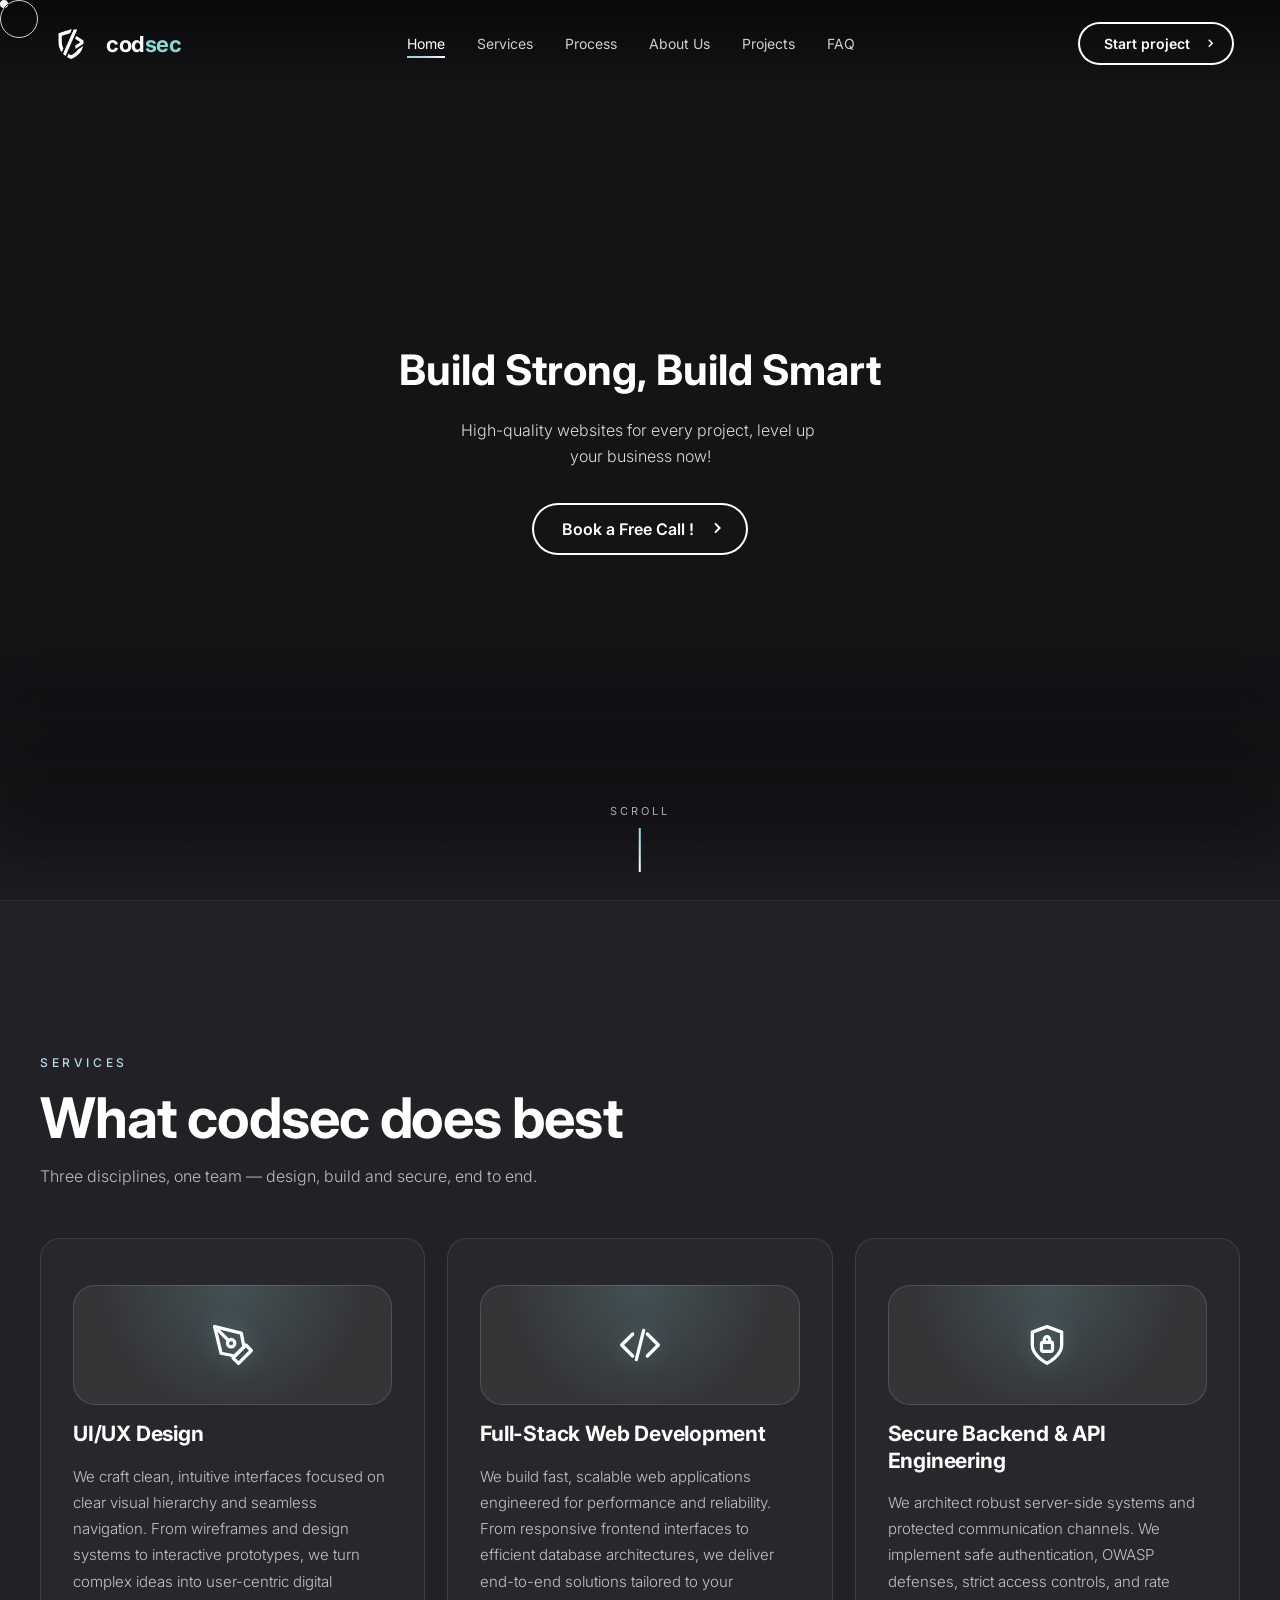
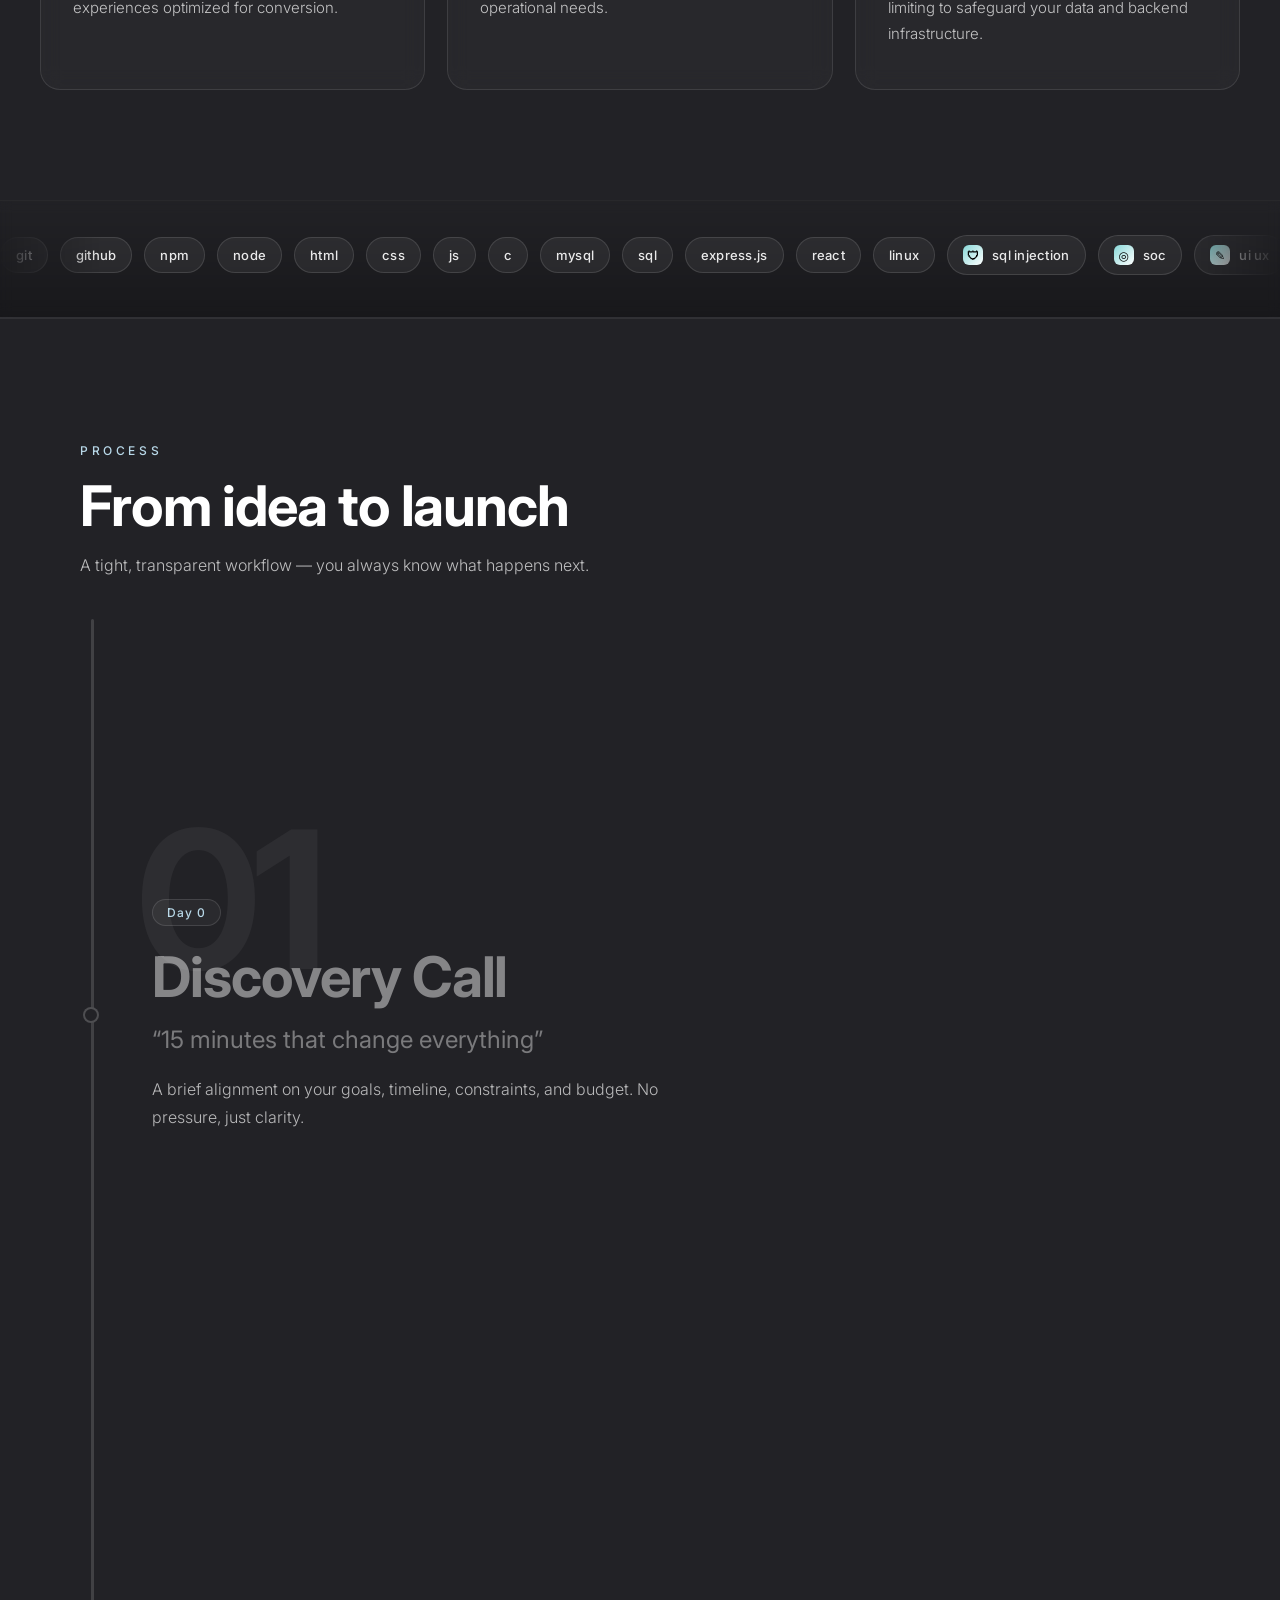
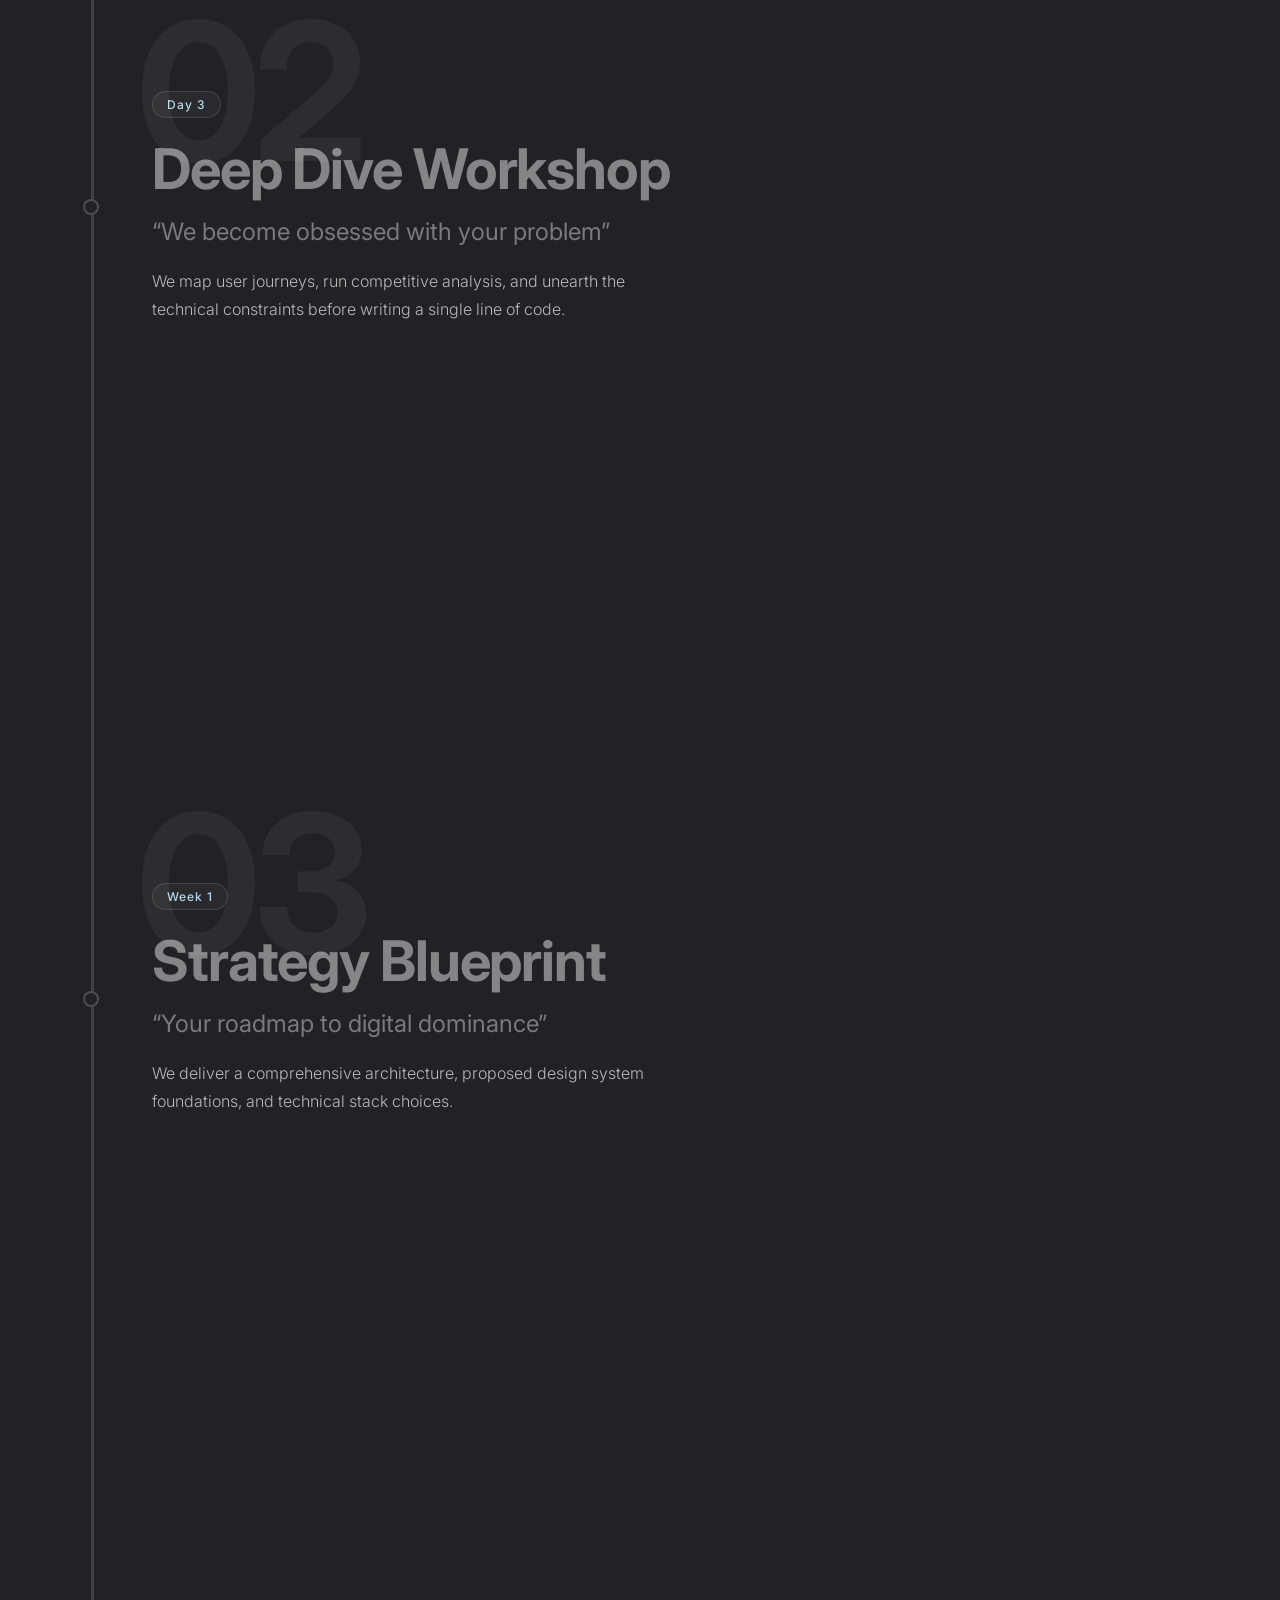
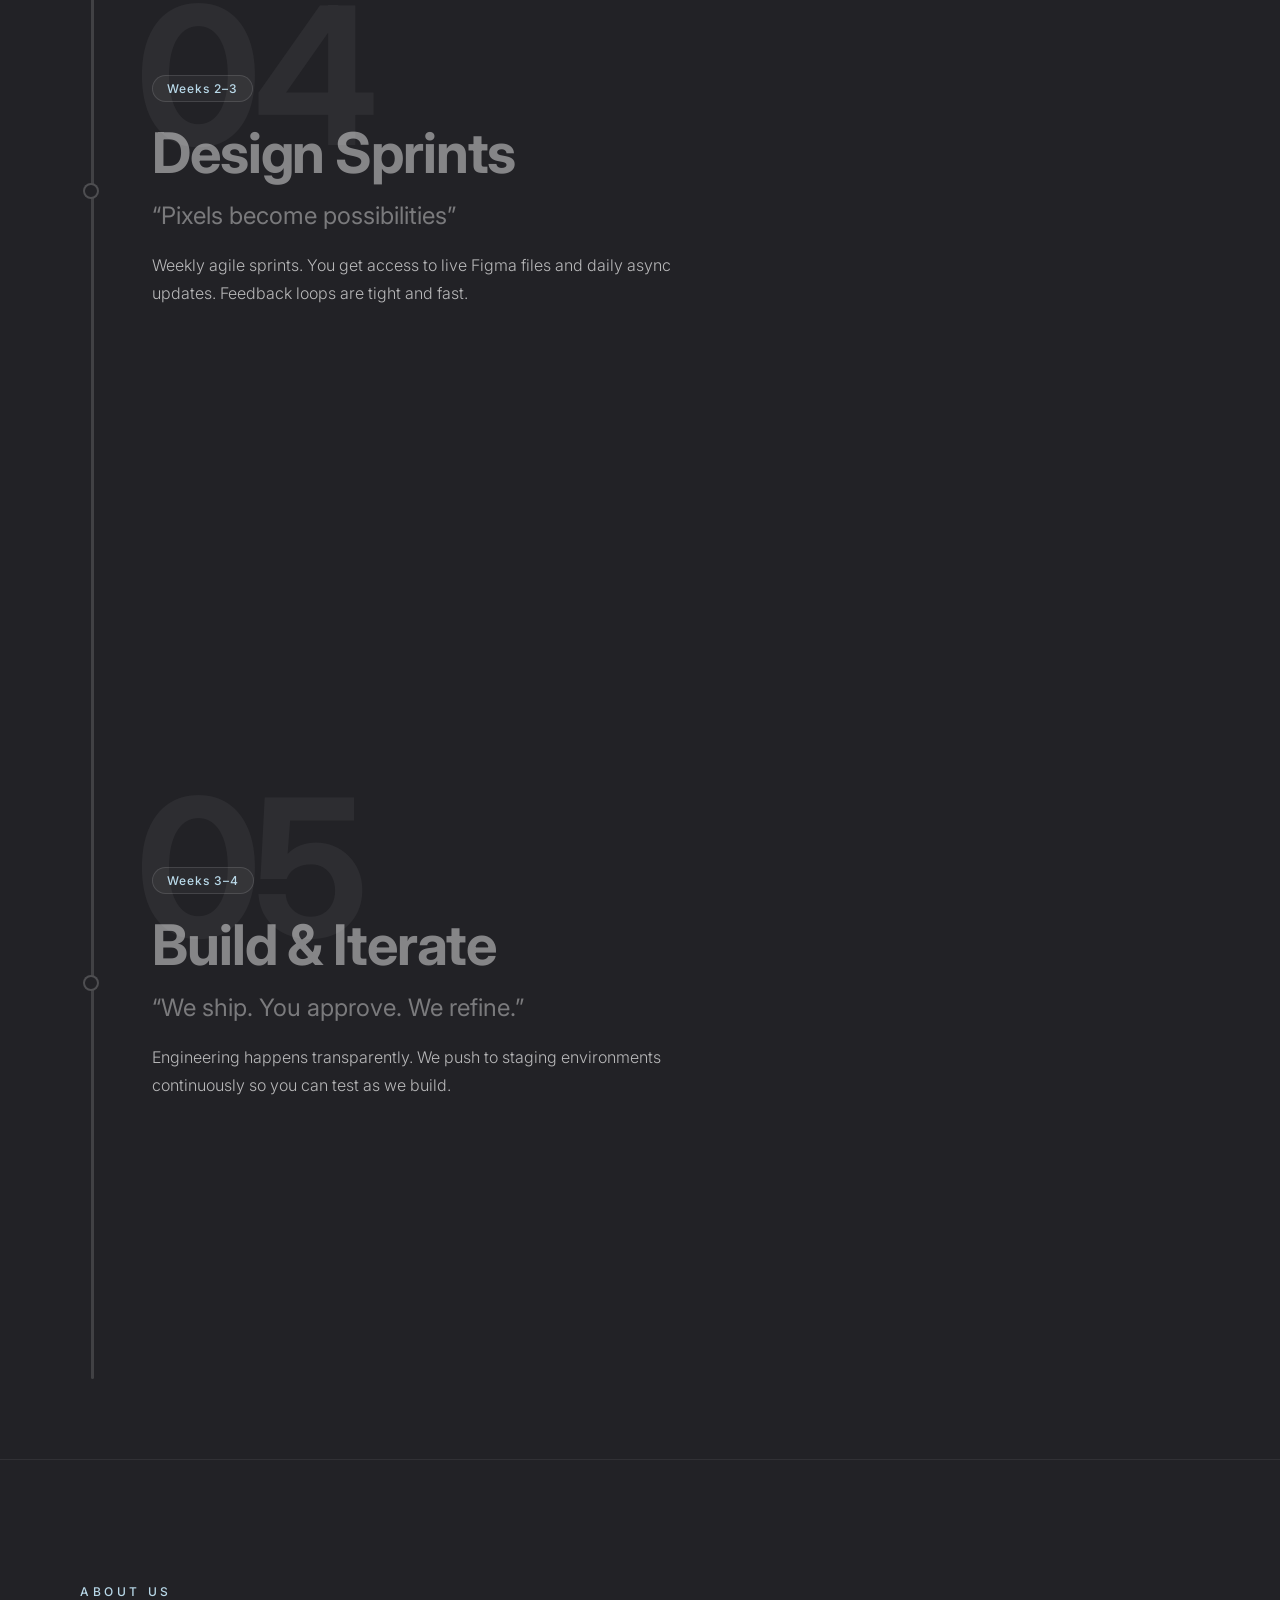
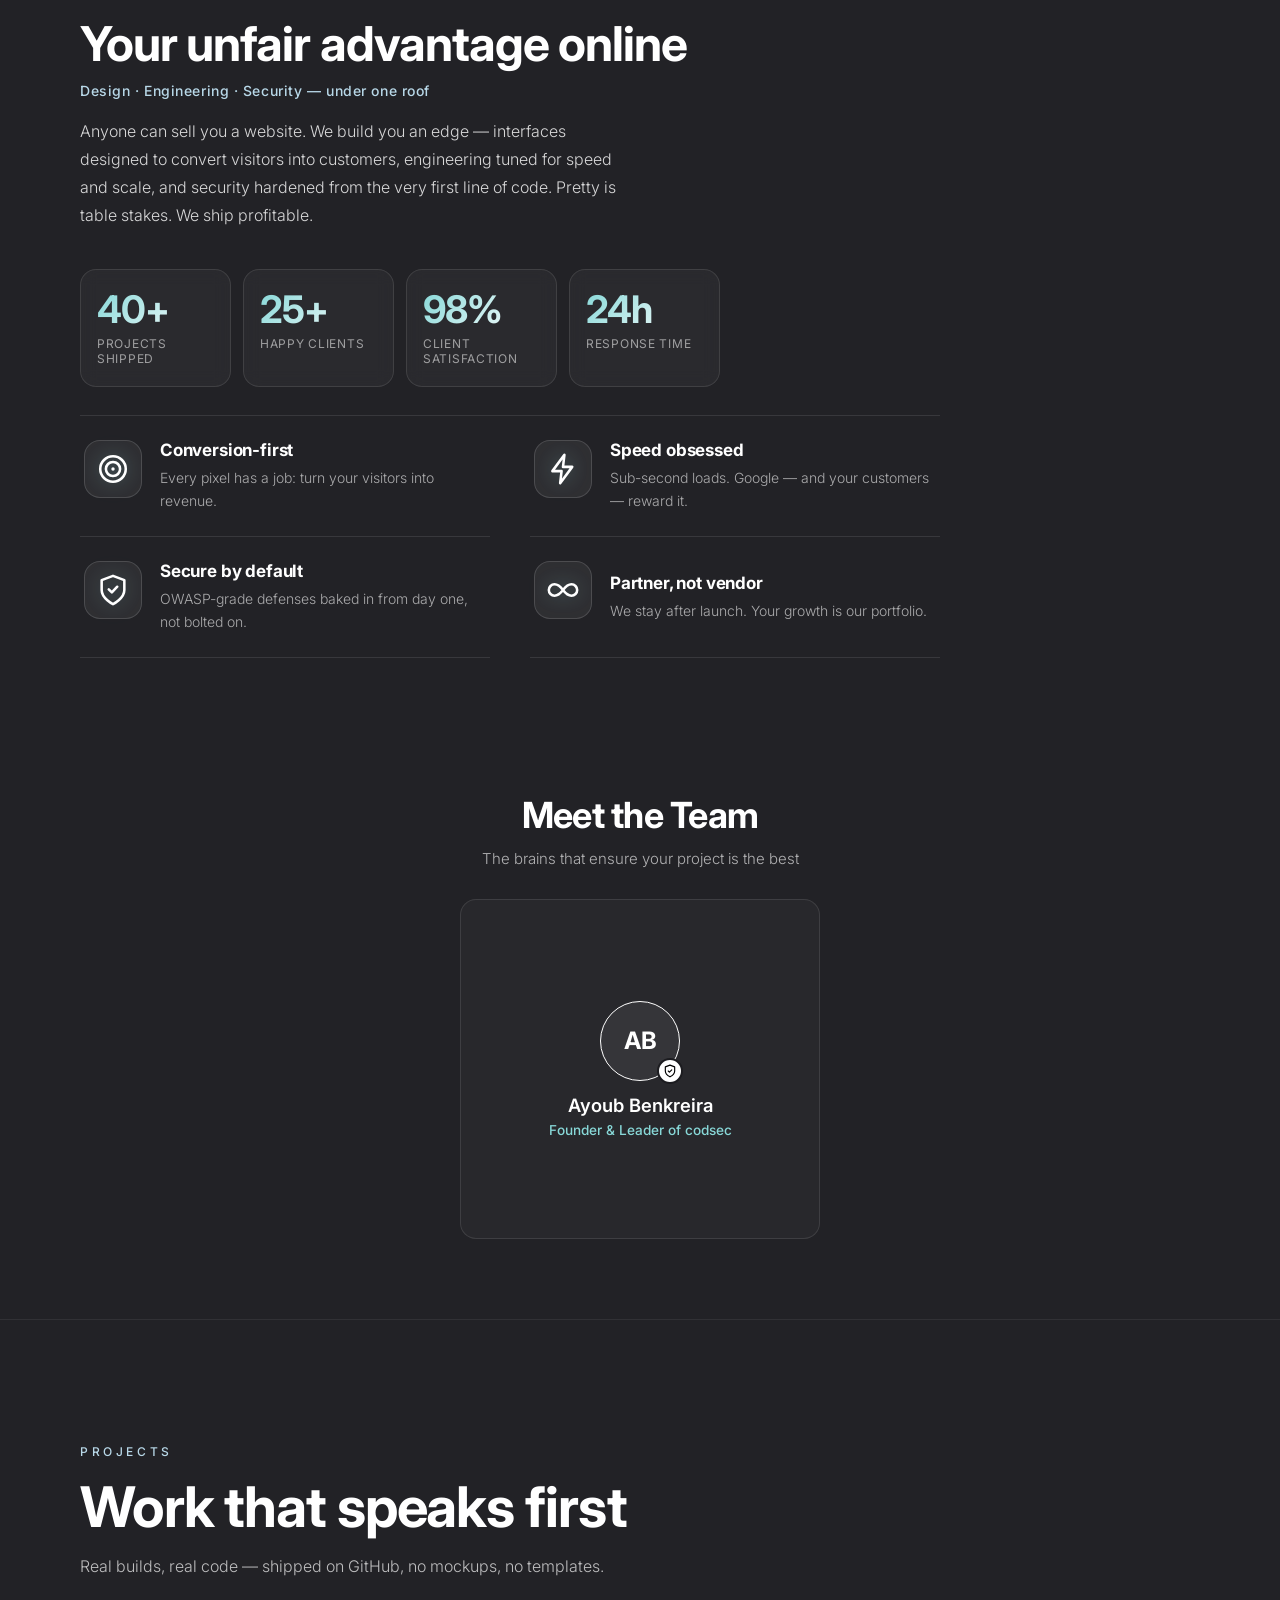
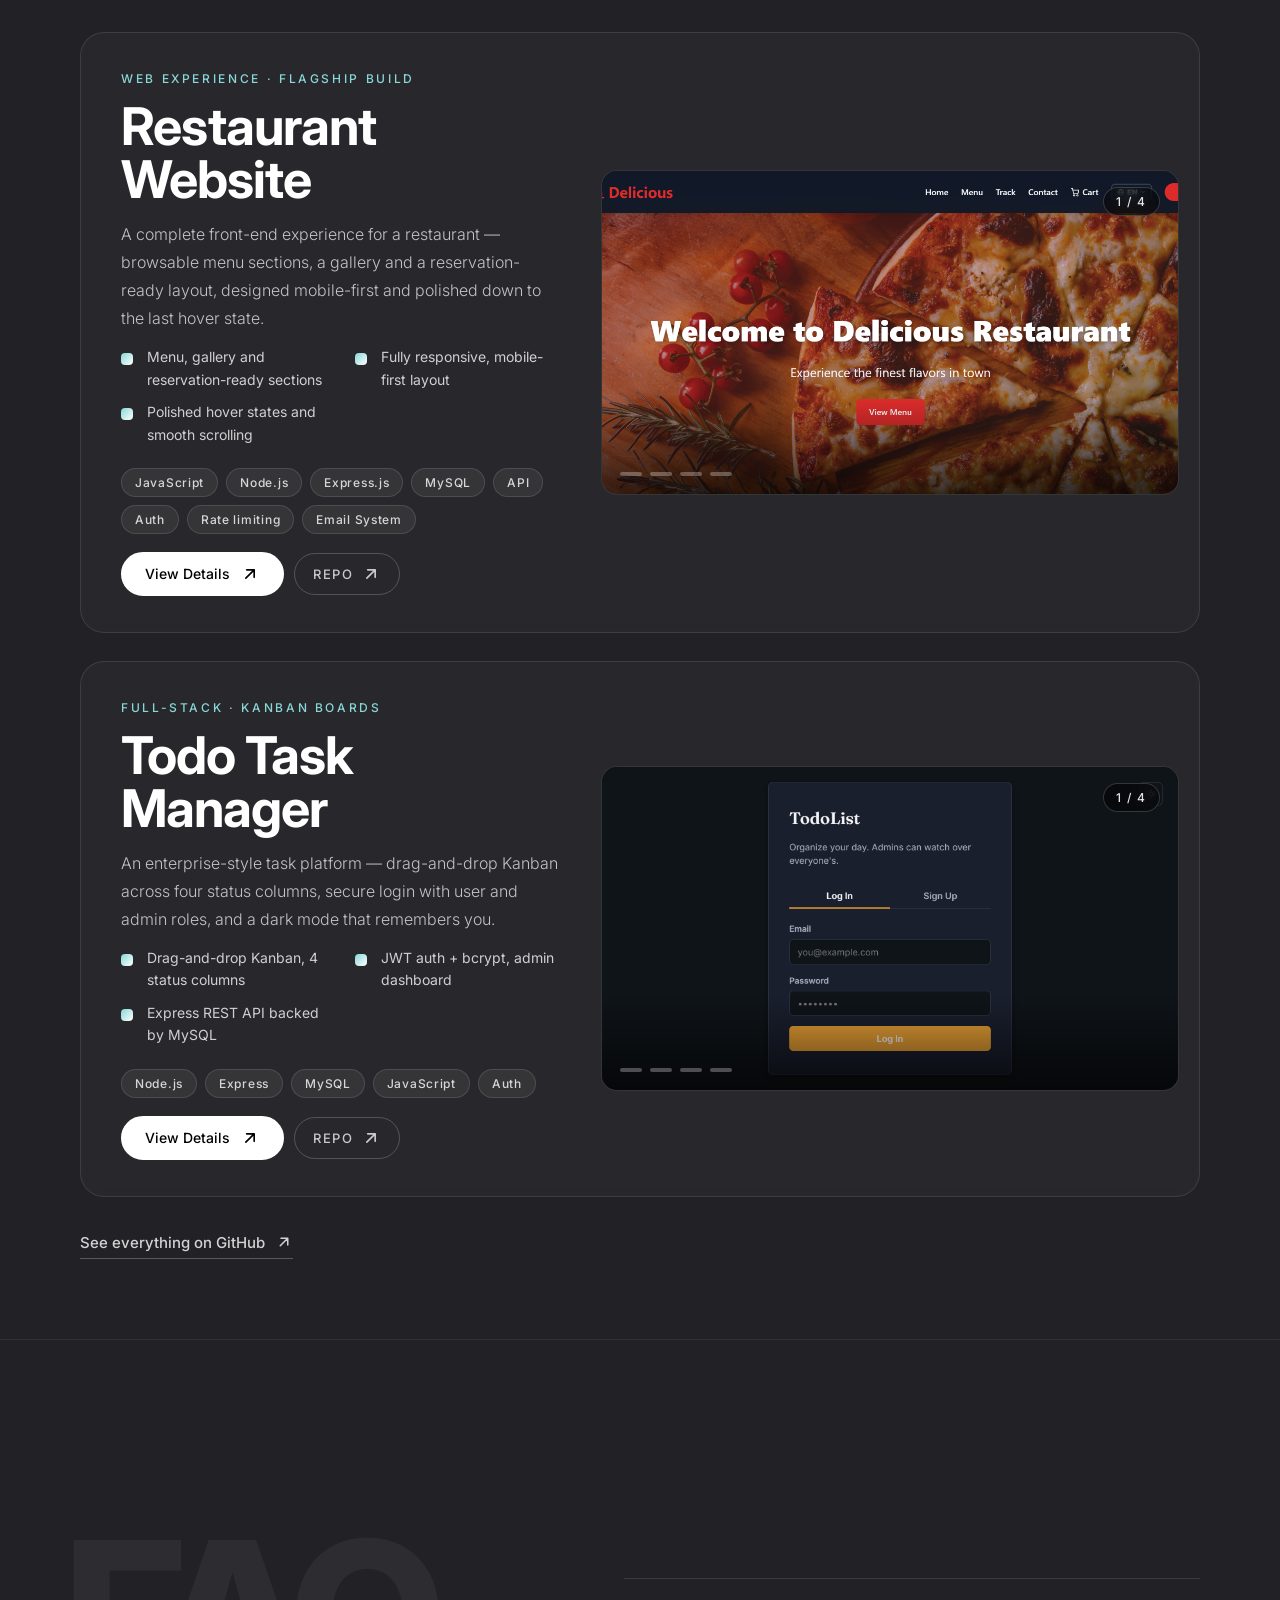
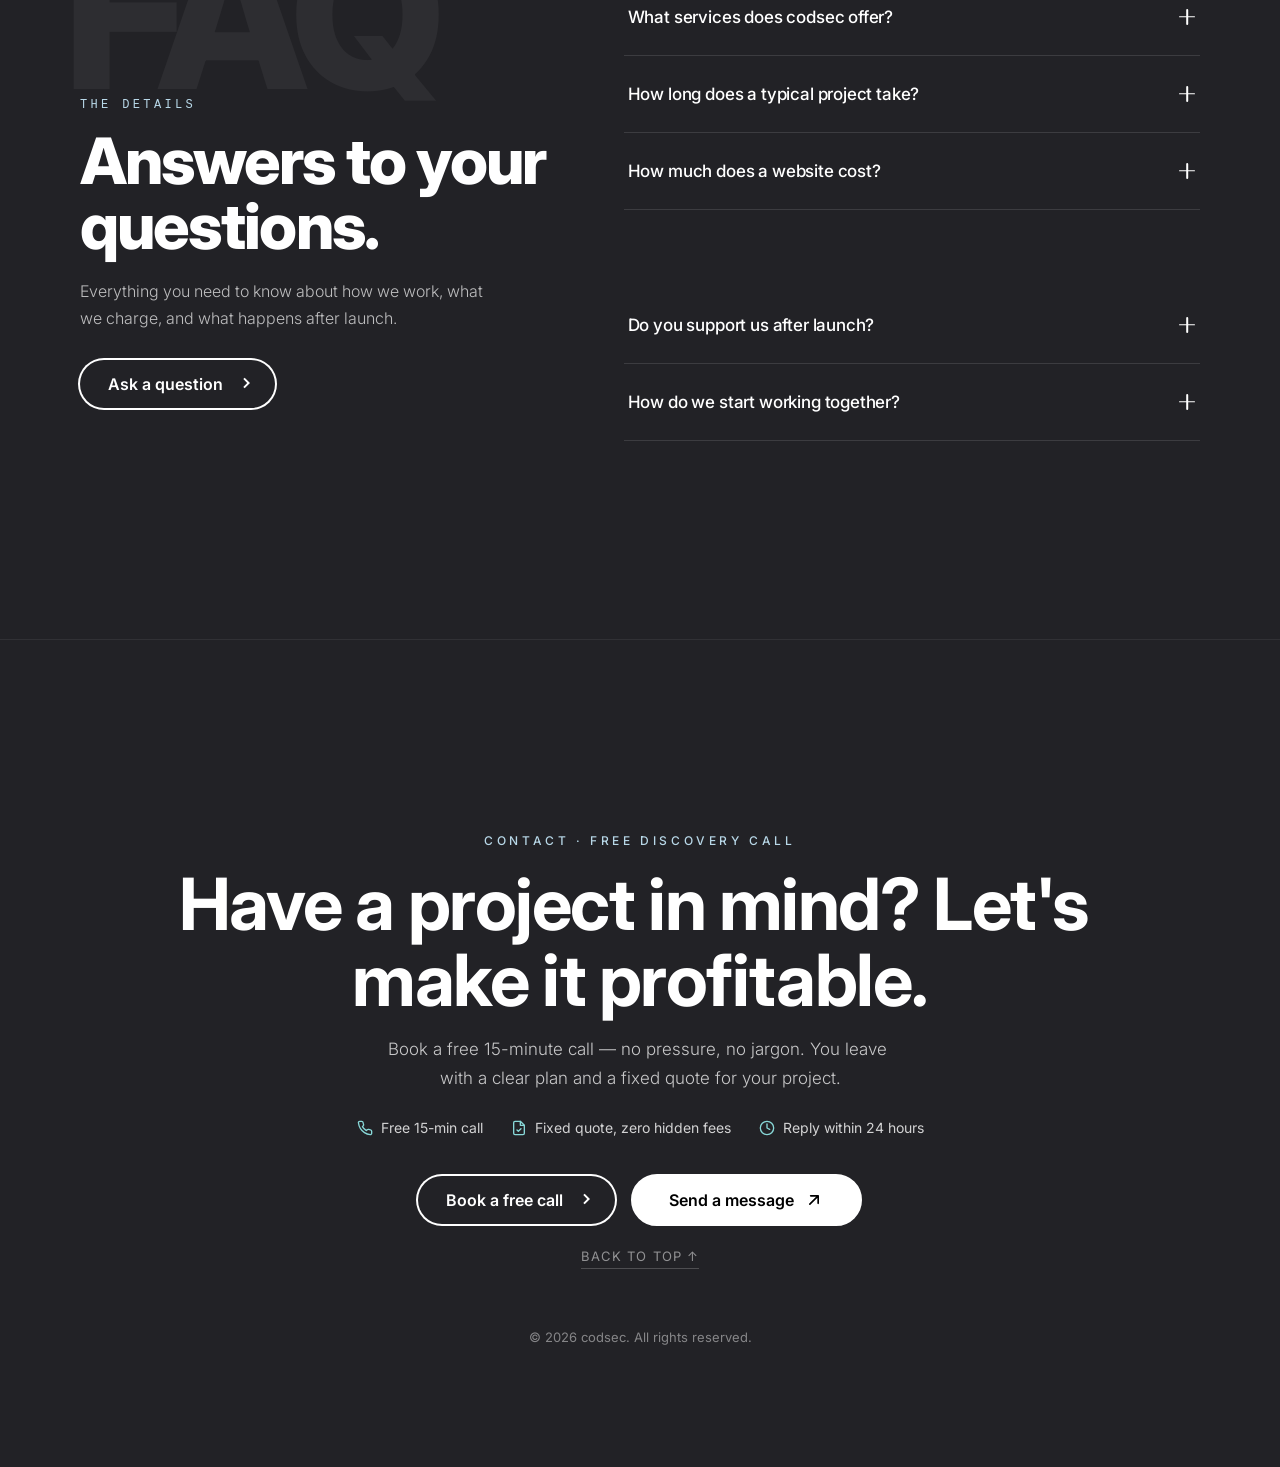
==== commit ddc573f9: "add a free cal section for booking and a discord server for msgs" ====
--- a/index.html
+++ b/index.html
@@ -105,7 +105,7 @@
               d="M5 11h11.17l-3.88-3.88L13.7 5.7 19 11l-5.3 5.3-1.41-1.42 3.88-3.88H5v-2z"
             />
           </svg>
-          <span class="text">Contact</span>
+          <span class="text">Start project</span>
           <span class="circle" aria-hidden="true"></span>
           <svg
             class="arr-1"
@@ -255,9 +255,11 @@
 
           <div class="cta-fade">
             <a
-              href="contact.html"
+              href="https://calendly.com/ayoubbenkreira55/new-meeting"
+              target="_blank"
+              rel="noopener"
               class="animated-button"
-              aria-label="Build Now — go to contact"
+              aria-label="Book a free call — open Calendly"
             >
               <svg
                 class="arr-2"
@@ -270,7 +272,7 @@
                   d="M5 11h11.17l-3.88-3.88L13.7 5.7 19 11l-5.3 5.3-1.41-1.42 3.88-3.88H5v-2z"
                 />
               </svg>
-              <span class="text">Build Now</span>
+              <span class="text">Book a Free Call !</span>
               <span class="circle" aria-hidden="true"></span>
               <svg
                 class="arr-1"
@@ -991,7 +993,7 @@
                   >
                   <span class="project-links">
                     <a
-                      class="project-link project-link-primary"
+                      class="btn-white btn-white--sm"
                       href="./project-restaurant.html"
                       >View Details
                       <svg
@@ -1095,7 +1097,7 @@
                   >
                   <span class="project-links">
                     <a
-                      class="project-link project-link-primary"
+                      class="btn-white btn-white--sm"
                       href="./project-todo.html"
                       >View Details
                       <svg
@@ -1432,10 +1434,13 @@
             </li>
           </ul>
           <div class="contact-ctas" data-animate="fade-up">
+            <div class="contact-ctas-row">
             <a
-              href="contact.html"
+              href="https://calendly.com/ayoubbenkreira55/new-meeting"
+              target="_blank"
+              rel="noopener"
               class="animated-button contact-book"
-              aria-label="Book a free call — go to contact"
+              aria-label="Book a free call — open Calendly"
             >
               <svg
                 class="arr-2"
@@ -1462,6 +1467,8 @@
                 />
               </svg>
             </a>
+            <a href="contact.html" class="btn-white">Send a message <svg viewBox="0 0 24 24" fill="none" stroke="currentColor" stroke-width="2" stroke-linecap="round" stroke-linejoin="round" aria-hidden="true" width="20" height="20"><path d="M7 17 17 7M8 7h9v9" /></svg></a>
+            </div>
             <a href="#home" class="back-top">Back to top ↑</a>
           </div>
           <p class="footer-copy">© 2026 codsec. All rights reserved.</p>
--- a/styles.css
+++ b/styles.css
@@ -361,28 +361,35 @@
   gap: 24px;
 }
 
-/* Contact button — circle-burst hover (adapted from .button/.type1
-   for the dark hero: white idle / black text, #333 burst, white text). */
-.nav-contact-btn {
+/* White button — the ONE class for every white button on the site
+   (circle-burst hover: white idle / black text, #333 burst, white text).
+   Default = large CTA (Send a message, Submit request).
+   Add .btn-white--sm for the compact variant (nav bar, footers, cards). */
+.btn-white {
   position: relative;
   isolation: isolate;
   display: inline-flex;
   align-items: center;
   justify-content: center;
+  gap: 10px;
   overflow: hidden;
   border-radius: 30px;
-  padding: 10px 22px;
-  font-size: 14px;
-  font-weight: 500;
+  padding: 14px 36px;
+  font-family: var(--font-sans);
+  font-size: 16px;
+  font-weight: 600;
+  letter-spacing: normal;
+  text-transform: none;
   line-height: 1;
   color: var(--c-black);
   background-color: var(--c-white);
   border: 2px solid var(--c-white);
   cursor: pointer;
+  text-decoration: none;
   transition: all 0.5s ease-in-out;
 }
 
-.nav-contact-btn::after {
+.btn-white::after {
   content: "";
   position: absolute;
   left: 0;
@@ -396,24 +403,36 @@
   transition: all 0.5s ease-in-out;
 }
 
-.nav-contact-btn:hover {
+.btn-white:hover {
   color: #fff;
   border-color: transparent;
   box-shadow: 1px 1px 60px rgb(37 37 37 / 0.65);
 }
 
-.nav-contact-btn:hover::after {
+.btn-white:hover::after {
   visibility: visible;
   transform: scale(100) translateX(2px);
 }
 
-.nav-contact-btn:active {
+.btn-white:active {
   filter: brightness(0.96);
 }
 
-.nav-contact-btn:focus-visible {
+.btn-white:focus-visible {
   outline: 2px solid var(--c-cyan);
   outline-offset: 3px;
+}
+
+.btn-white svg {
+  width: 20px;
+  height: 20px;
+  flex-shrink: 0;
+}
+
+.btn-white--sm {
+  padding: 10px 22px;
+  font-size: 14px;
+  font-weight: 500;
 }
 
 /* ==========================================================================
@@ -625,9 +644,8 @@
 }
 
 @media (prefers-reduced-motion: reduce) {
-  .nav-contact-btn::after,
-  .project-link-primary,
-  .project-link-primary::after,
+  .btn-white,
+  .btn-white::after,
   .social-btn,
   .social-btn::after,
   .animated-button,
@@ -987,7 +1005,7 @@
 }
 
 /* Socials — white filled discs with the exact circle-burst hover
-   animation as the contact button (see .nav-contact-btn). */
+   animation as the white button (see .btn-white). */
 .social-btn {
   position: relative;
   isolation: isolate;
@@ -2216,52 +2234,6 @@
   border: 1px solid rgb(255 255 255 / 0.12);
   border-radius: 999px;
   padding: 6px 13px;
-}
-
-.project-link-primary {
-  position: relative;
-  isolation: isolate;
-  overflow: hidden;
-  background: var(--c-white);
-  color: var(--c-black);
-  border-color: var(--c-white);
-  border-width: 2px;
-  transition: all 0.5s ease-in-out;
-}
-
-.project-link-primary::after {
-  content: "";
-  position: absolute;
-  left: 0;
-  top: 0;
-  height: 10px;
-  width: 10px;
-  background-color: #333;
-  border-radius: 999px;
-  visibility: hidden;
-  z-index: -1;
-  transition: all 0.5s ease-in-out;
-}
-
-.project-link-primary:hover {
-  color: #fff;
-  border-color: #fff;
-  border-width: 2px;
-  box-shadow: 1px 1px 60px rgb(37 37 37 / 0.65);
-}
-
-.project-link-primary:hover::after {
-  visibility: visible;
-  transform: scale(100) translateX(2px);
-}
-
-.project-link-primary:active {
-  filter: brightness(0.96);
-}
-
-.project-link-primary:focus-visible {
-  outline: 2px solid var(--c-cyan);
-  outline-offset: 3px;
 }
 
 .detail-back {
@@ -3171,6 +3143,20 @@
   gap: 22px;
 }
 
+.contact-ctas-row {
+  display: flex;
+  flex-direction: column;
+  align-items: center;
+  gap: 16px;
+}
+
+@media (min-width: 640px) {
+  .contact-ctas-row {
+    flex-direction: row;
+    justify-content: center;
+  }
+}
+
 /* Same Build Now button, as a link — keeps every hover detail */
 a.animated-button {
   text-decoration: none;
@@ -3279,6 +3265,20 @@
   top: 0;
   font-weight: 700;
   color: var(--c-cyan);
+}
+
+.contact-alt {
+  margin-top: 28px;
+  display: flex;
+  flex-direction: column;
+  align-items: flex-start;
+  gap: 14px;
+}
+
+.contact-alt-text {
+  font-size: 15px;
+  font-weight: 400;
+  color: rgb(255 255 255 / 0.7);
 }
 
 .form-card {
@@ -3499,7 +3499,7 @@
   text-underline-offset: 3px;
 }
 
-/* Submit row — reuses .project-link-primary grey burst, works on <button> */
+/* Submit row — the button uses .btn-white, note text uses .form-note */
 .form-actions {
   display: grid;
   gap: 14px;
@@ -3508,10 +3508,6 @@
 
 button.project-link {
   font: inherit;
-}
-
-.form-submit {
-  cursor: pointer;
 }
 
 .form-note {
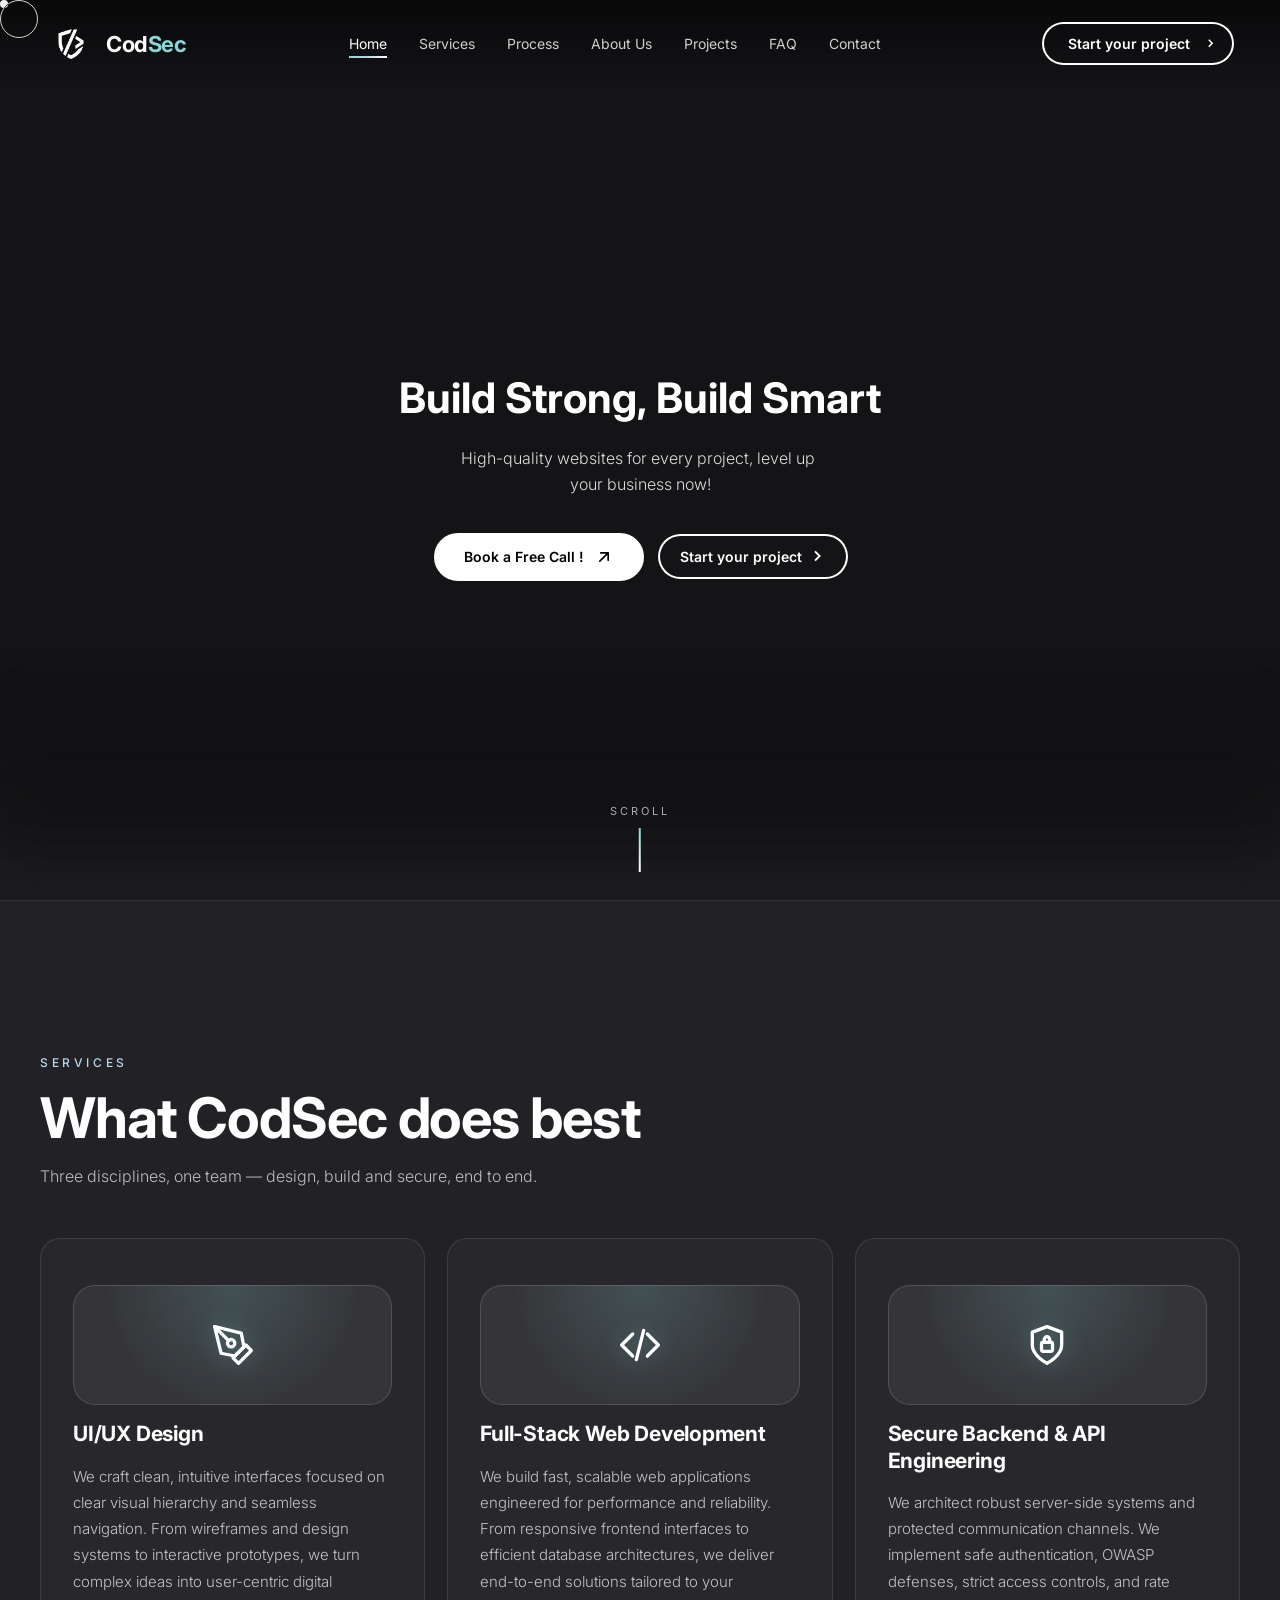
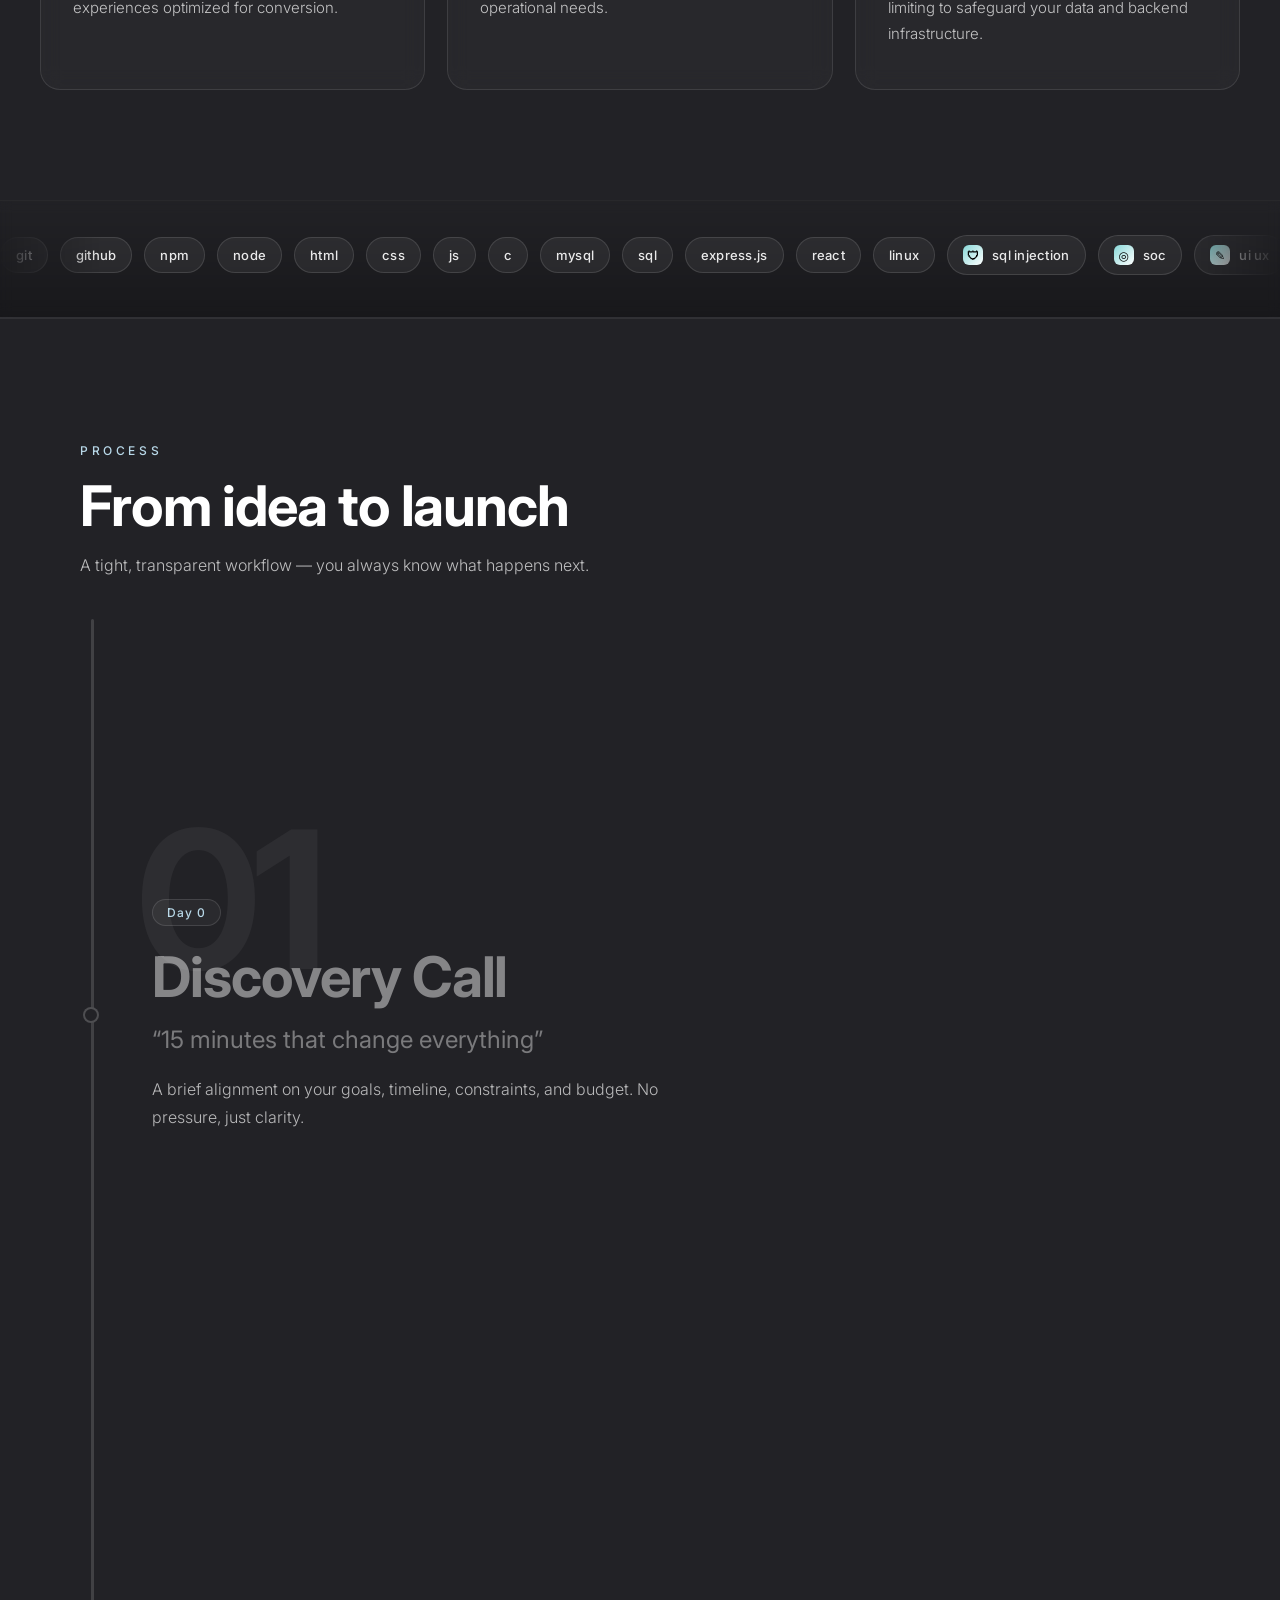
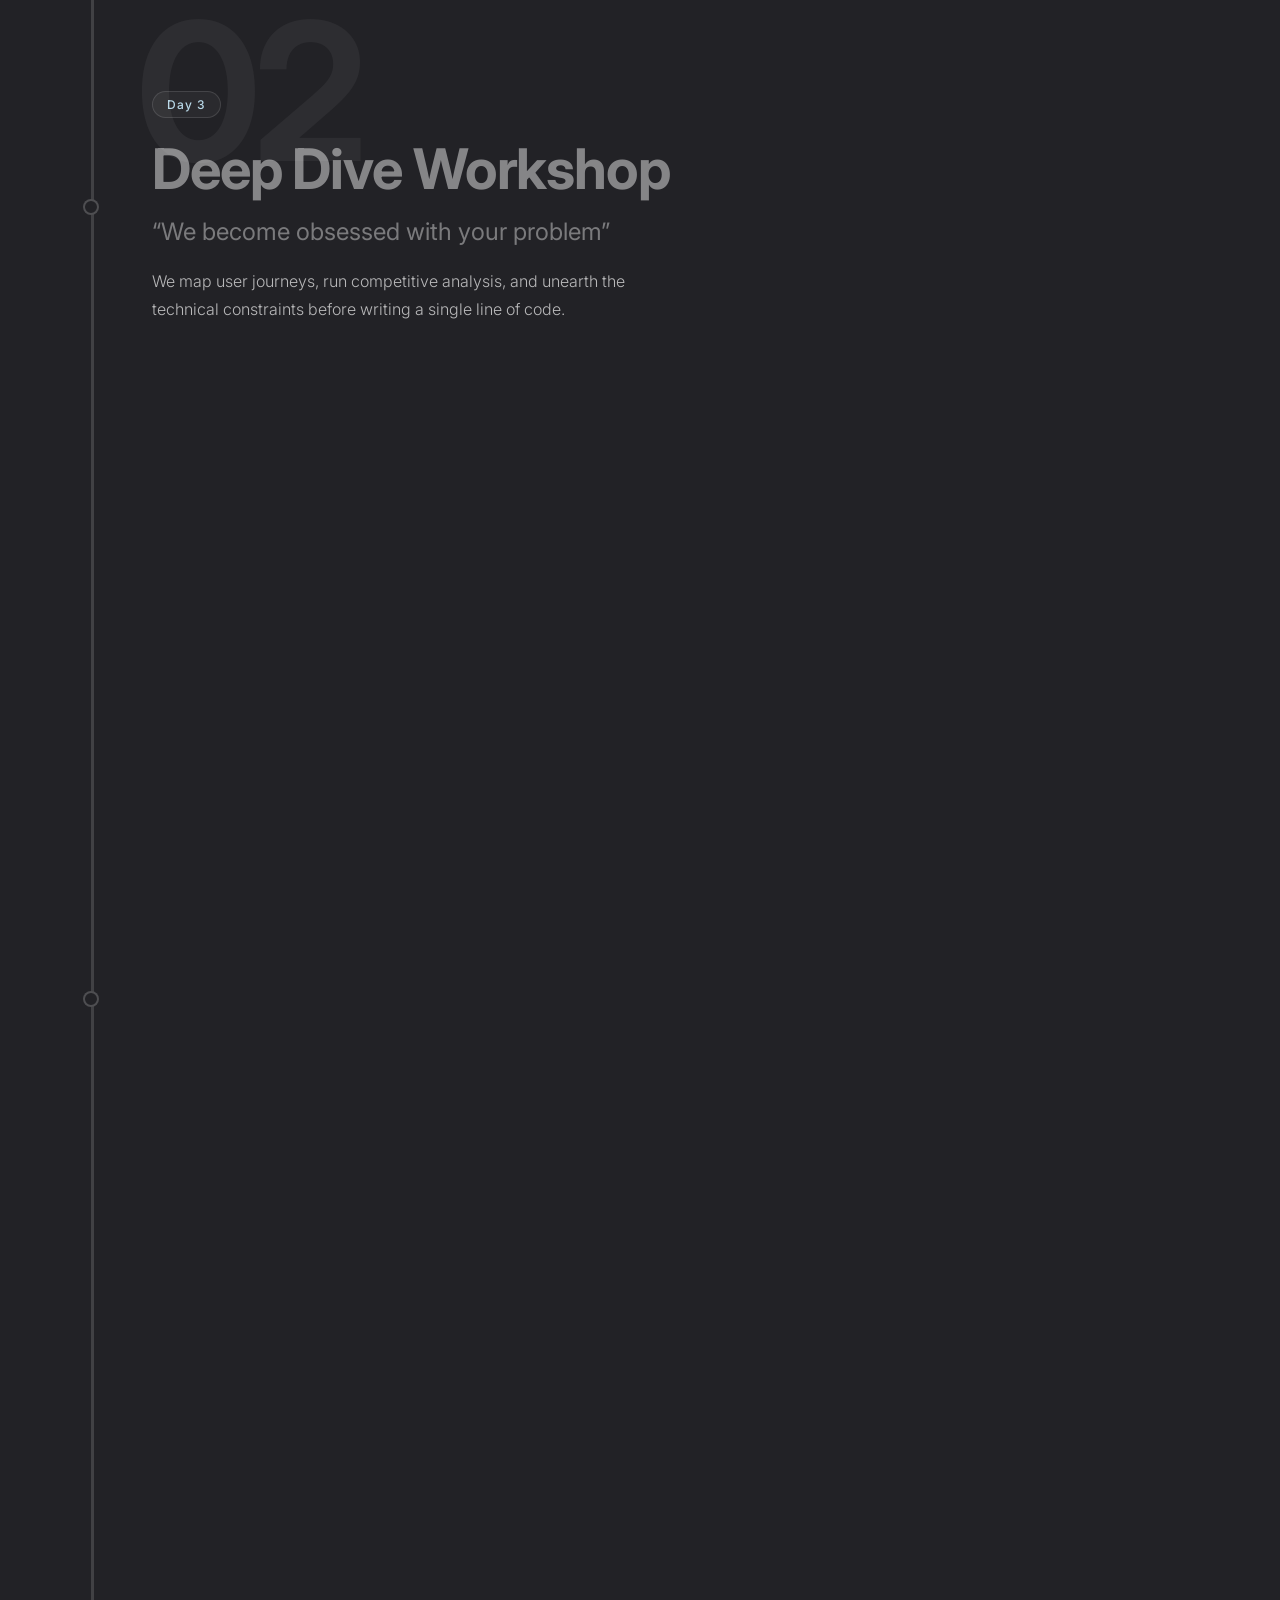
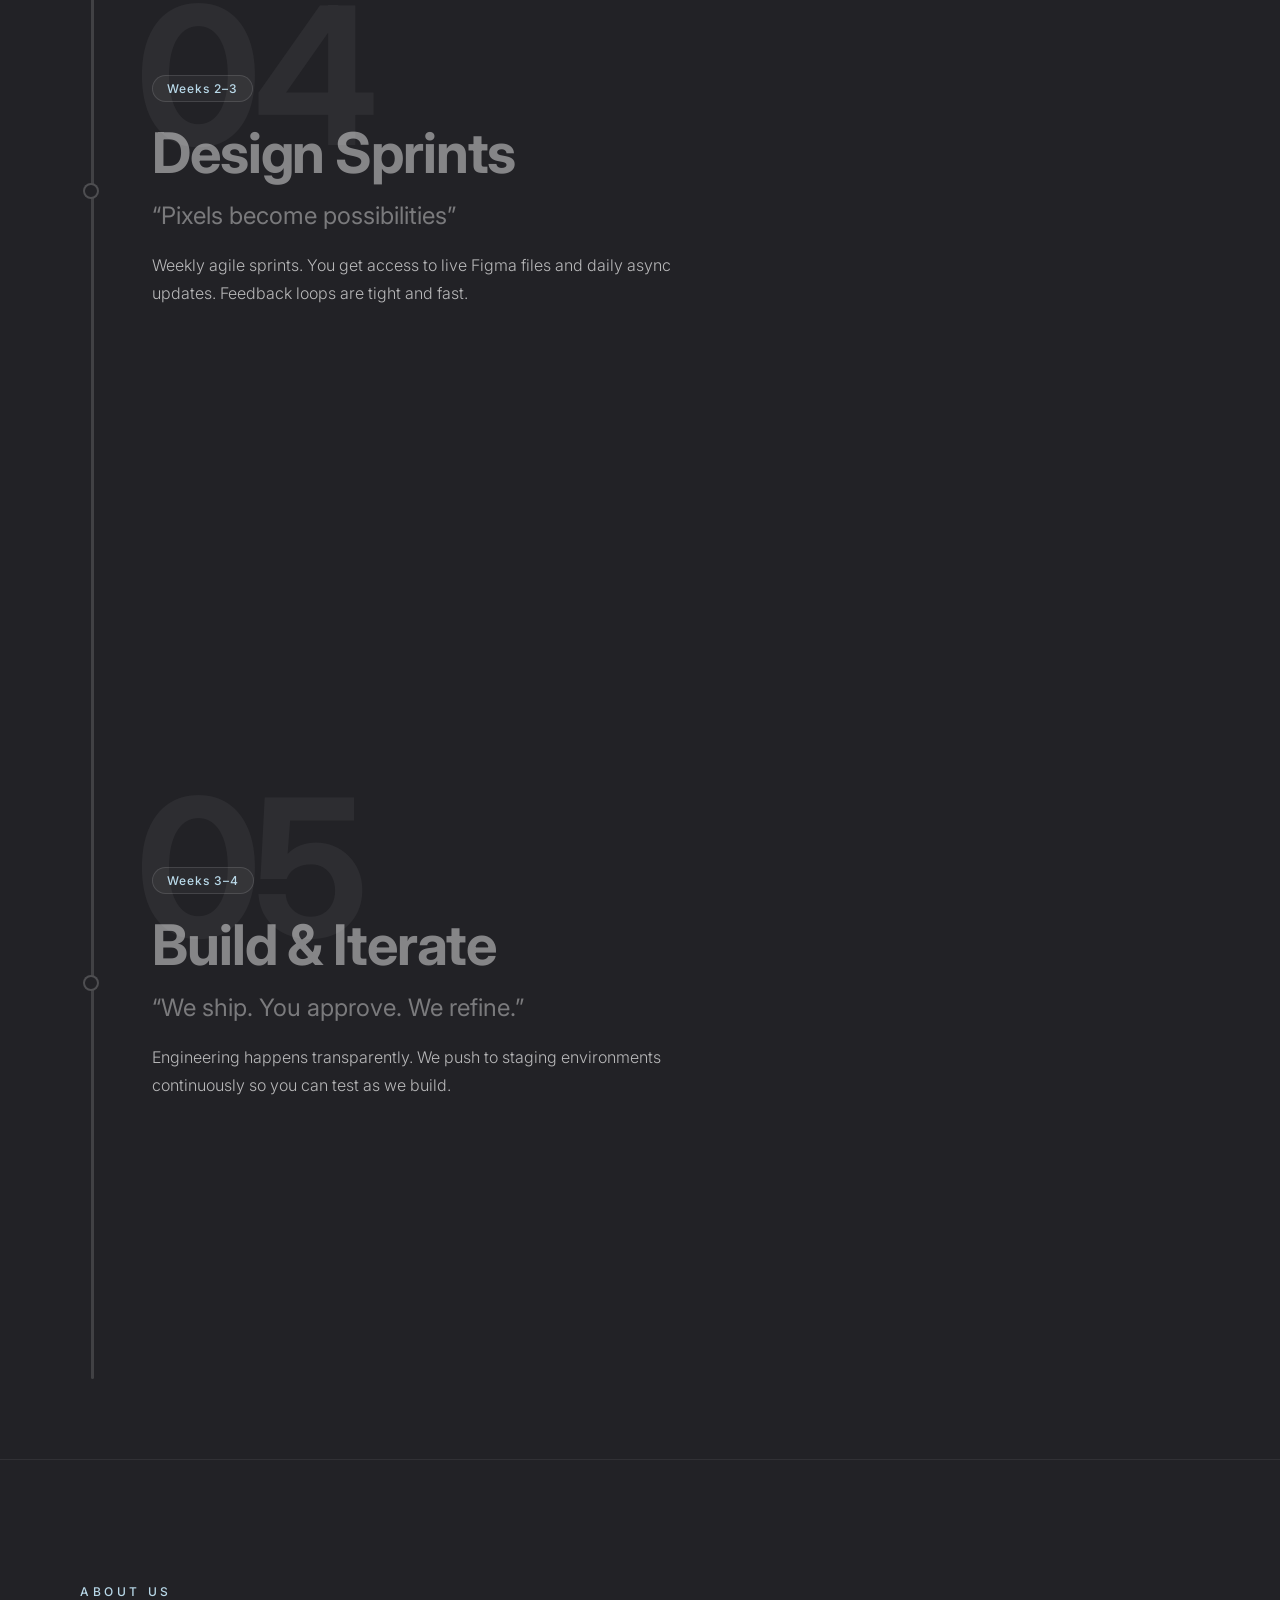
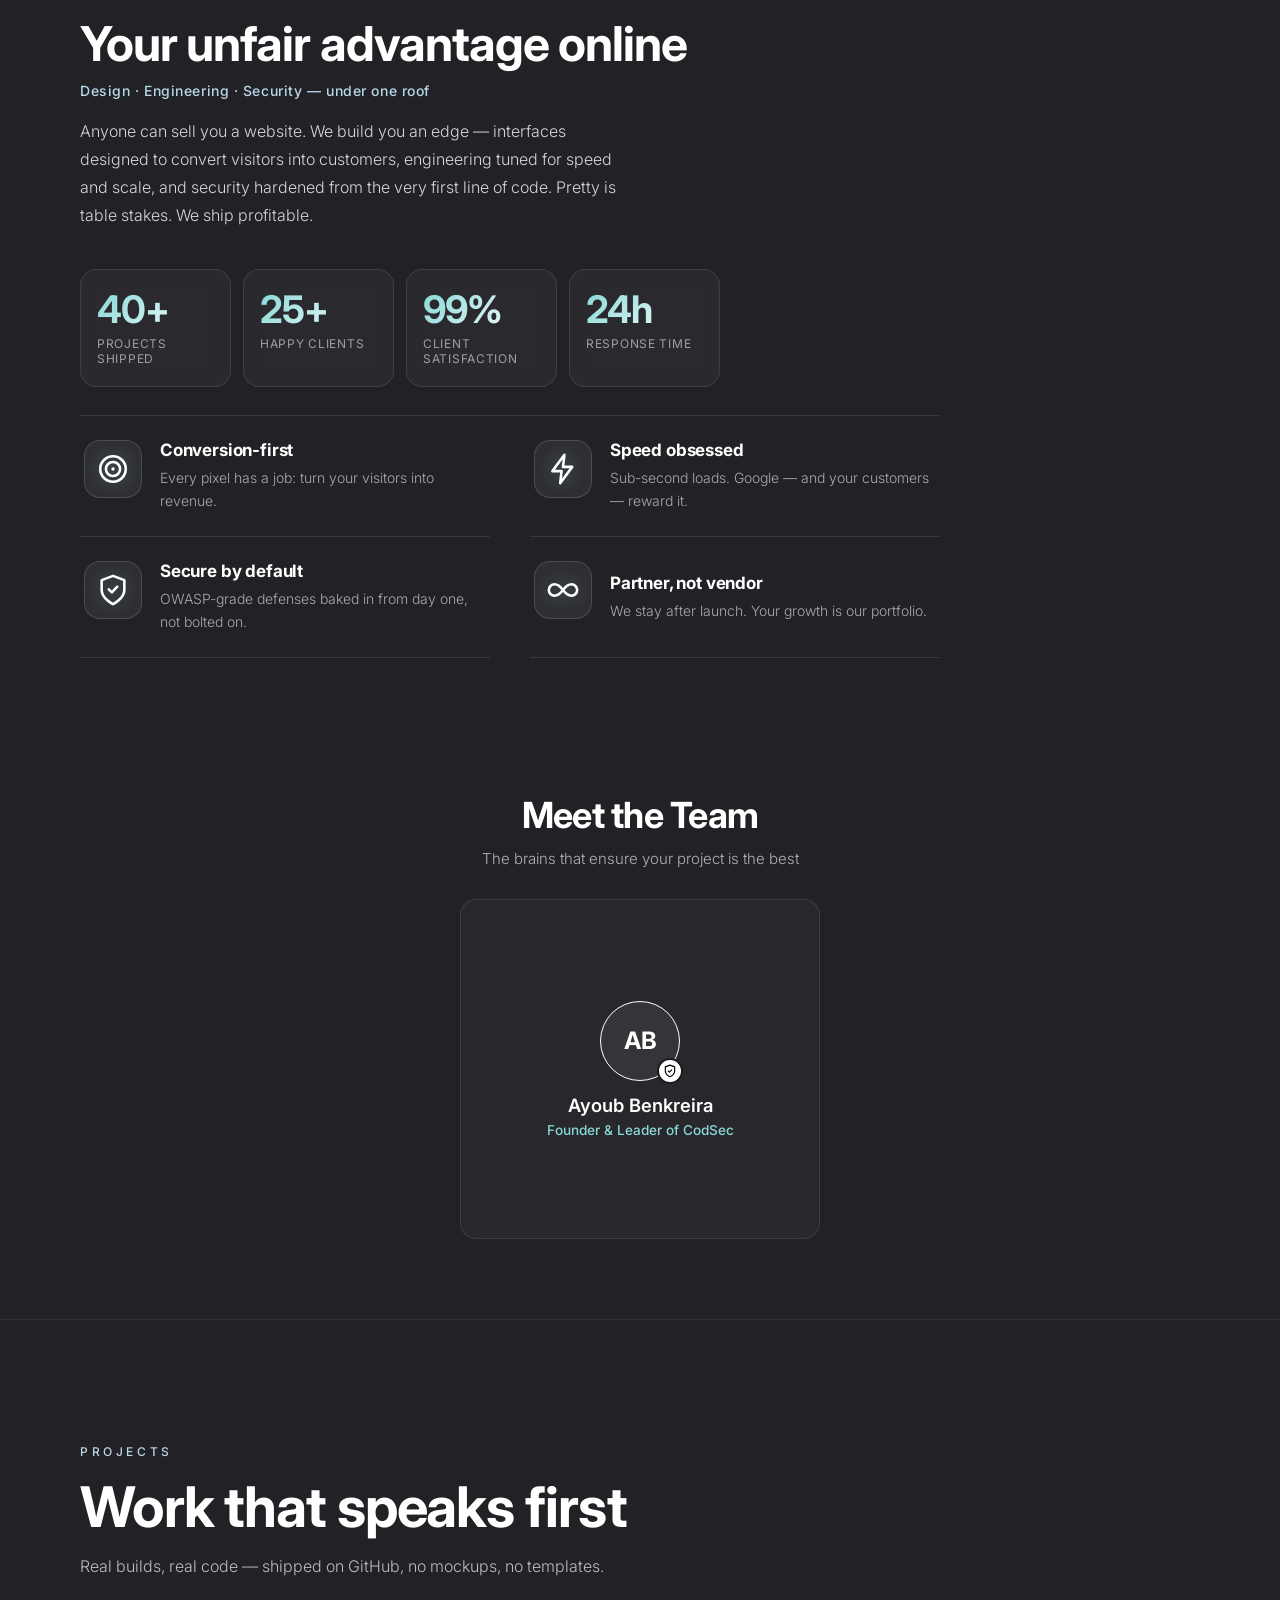
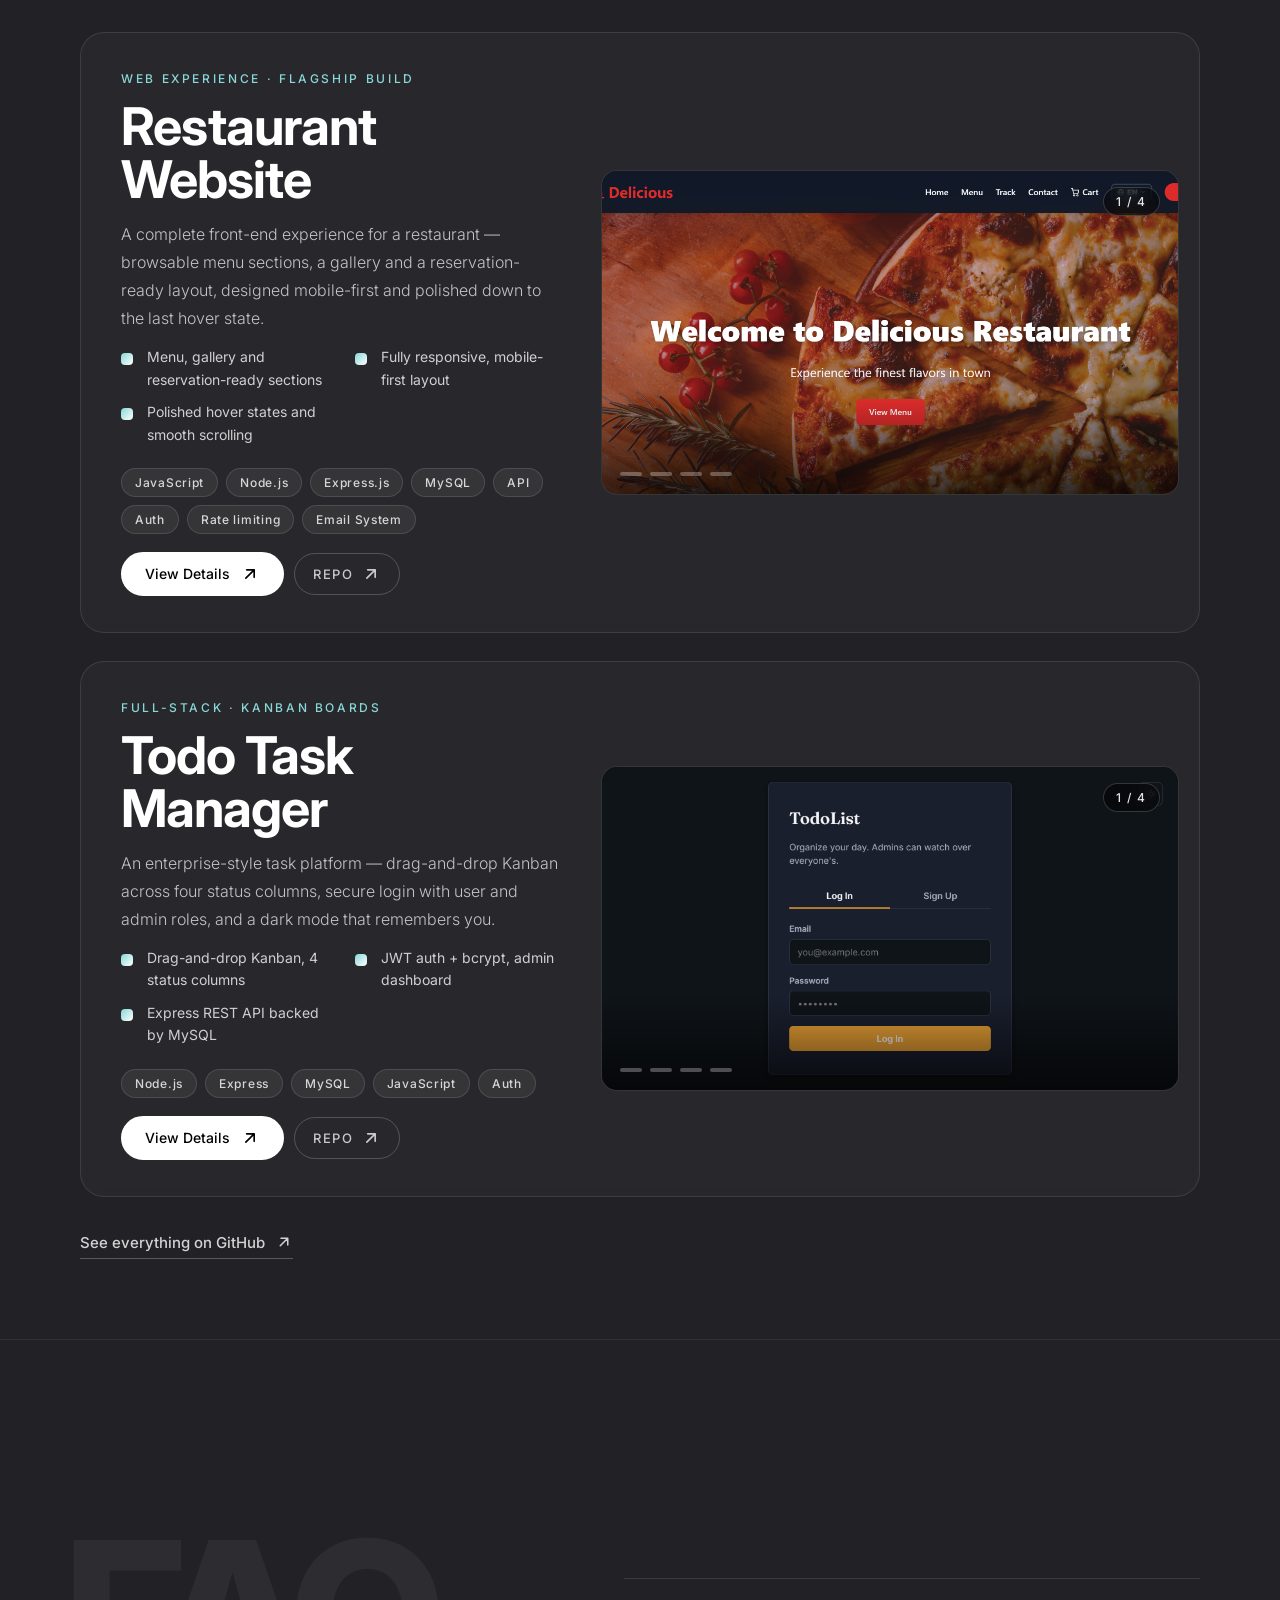
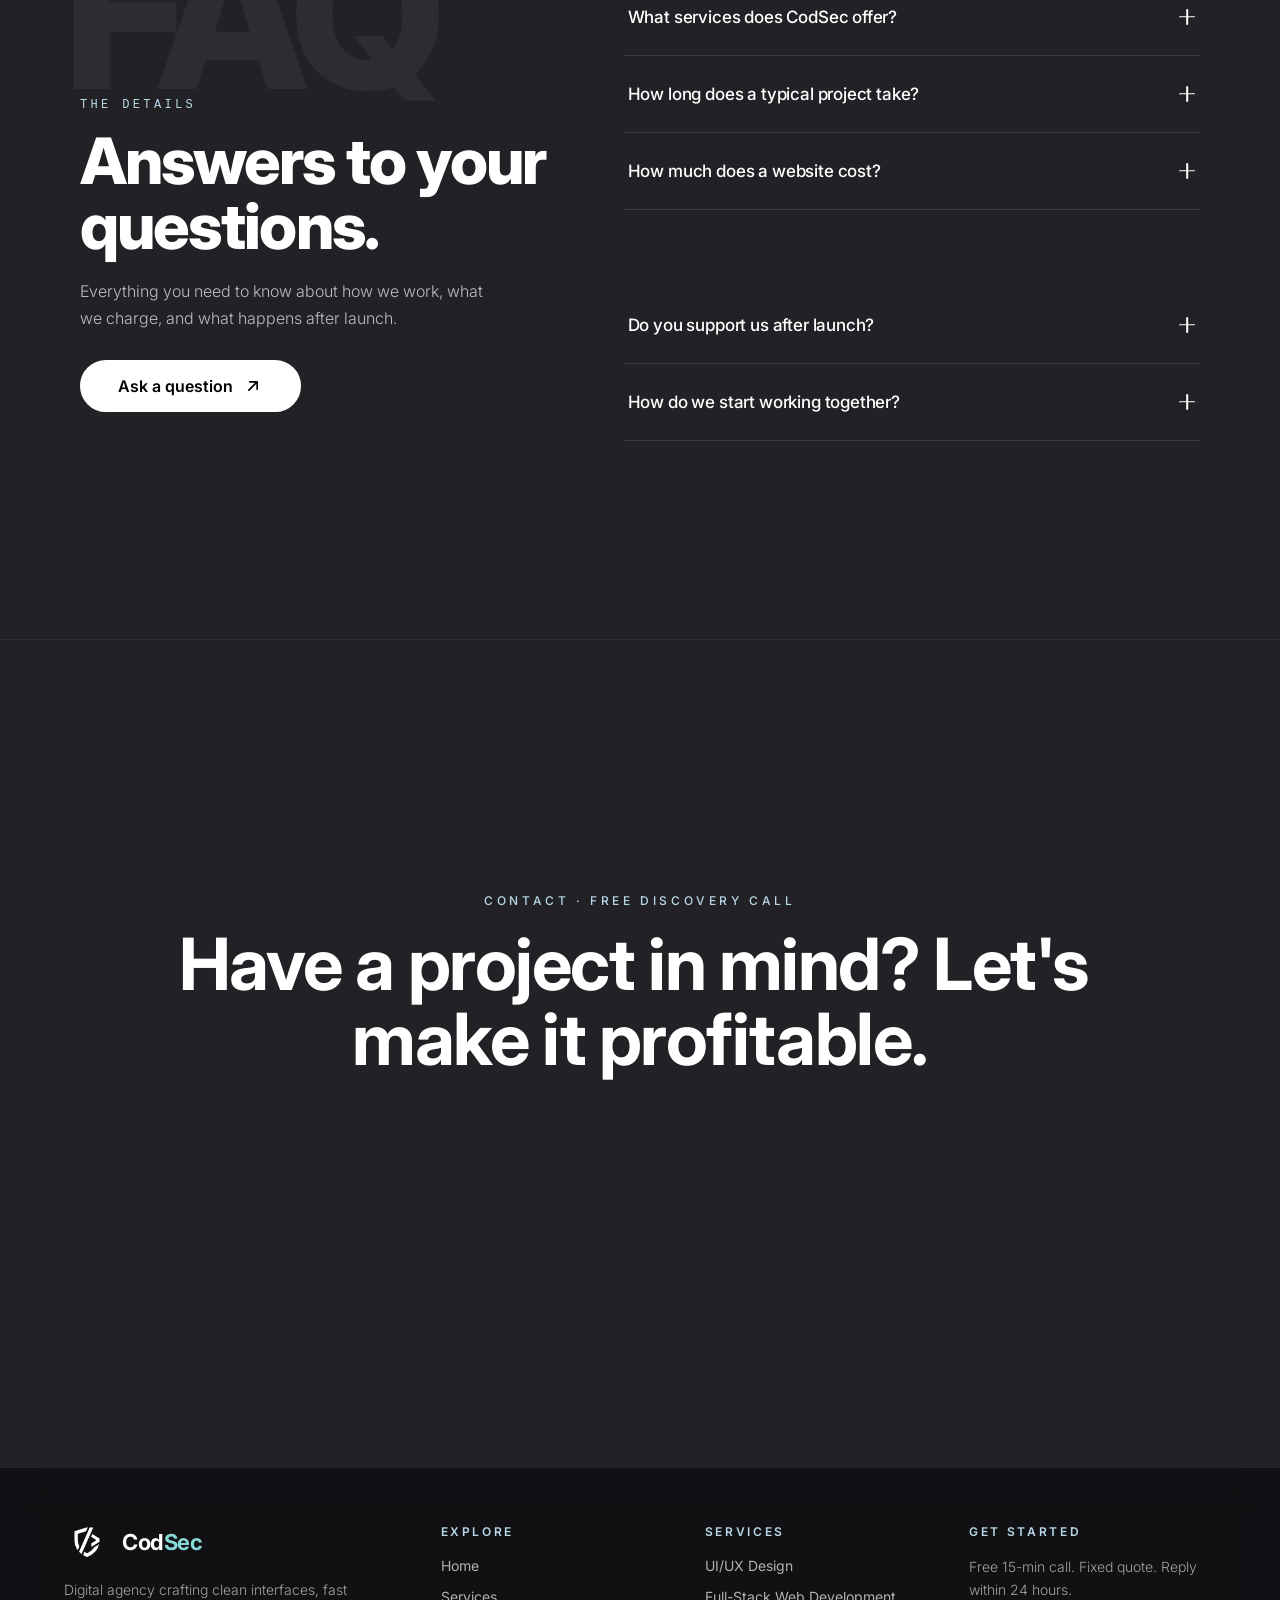
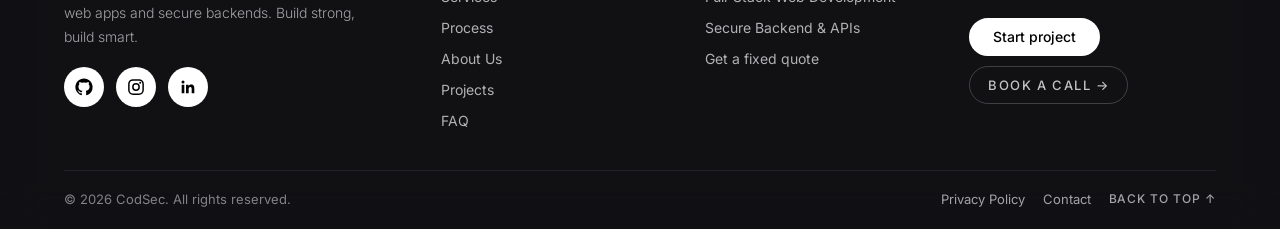
==== commit de3ba89b: "btns edits and add a send msg email form to send" ====
--- a/index.html
+++ b/index.html
@@ -4,10 +4,10 @@
     <meta charset="UTF-8" />
     <meta name="viewport" content="width=device-width, initial-scale=1.0" />
     <link rel="icon" type="image/png" href="assets/mylogo.png" />
-    <title>codsec — Build Strong, Build Smart</title>
+    <title>CodSec — Build Strong, Build Smart</title>
     <meta
       name="description"
-      content="codsec is a digital agency crafting clean interfaces, fast web apps and secure backends."
+      content="CodSec is a digital agency crafting clean interfaces, fast web apps and secure backends."
     />
     <link rel="stylesheet" href="styles.css" />
   </head>
@@ -45,7 +45,7 @@
       <a
         href="contact.html"
         class="nav-logo brand"
-        aria-label="codsec — contact"
+        aria-label="CodSec — contact"
       >
         <span class="brand-mark" aria-hidden="true">
           <img
@@ -70,8 +70,8 @@
           </span>
         </span>
         <span class="brand-word" aria-hidden="true"
-          ><span class="bl">c</span><span class="bl">o</span
-          ><span class="bl">d</span><span class="bl accent">s</span
+          ><span class="bl">C</span><span class="bl">o</span
+          ><span class="bl">d</span><span class="bl accent">S</span
           ><span class="bl accent">e</span
           ><span class="bl accent">c</span></span
         >
@@ -85,6 +85,7 @@
         <a href="#about" class="nav-link">About Us</a>
         <a href="#projects" class="nav-link">Projects</a>
         <a href="#faq" class="nav-link">FAQ</a>
+        <a href="#contact" class="nav-link">Contact</a>
       </div>
 
       <!-- Desktop right side -->
@@ -92,7 +93,7 @@
         <a
           href="contact.html"
           class="animated-button nav-contact-anim"
-          aria-label="Contact"
+          aria-label="Start your project"
         >
           <svg
             class="arr-2"
@@ -105,7 +106,7 @@
               d="M5 11h11.17l-3.88-3.88L13.7 5.7 19 11l-5.3 5.3-1.41-1.42 3.88-3.88H5v-2z"
             />
           </svg>
-          <span class="text">Start project</span>
+          <span class="text">Start your project</span>
           <span class="circle" aria-hidden="true"></span>
           <svg
             class="arr-1"
@@ -170,7 +171,7 @@
           href="contact.html"
           class="brand brand-sm"
           data-close-menu
-          aria-label="codsec — contact"
+          aria-label="CodSec — contact"
         >
           <span class="brand-mark" aria-hidden="true">
             <img
@@ -181,7 +182,7 @@
             />
           </span>
           <span class="brand-word" aria-hidden="true"
-            >cod<span class="brand-word-accent">sec</span></span
+            >Cod<span class="brand-word-accent">Sec</span></span
           >
         </a>
         <a
@@ -219,6 +220,7 @@
           >Projects</a
         >
         <a href="#faq" class="mobile-menu-link" data-close-menu>FAQ</a>
+        <a href="#contact" class="mobile-menu-link" data-close-menu>Contact</a>
 
         <div class="mobile-menu-secondary">
           <a href="contact.html" class="mobile-menu-small" data-close-menu
@@ -258,33 +260,21 @@
               href="https://calendly.com/ayoubbenkreira55/new-meeting"
               target="_blank"
               rel="noopener"
+              class="btn-white"
+              aria-label="Book a free call — open Calendly"
+            >
+              Book a Free Call !
+              <svg viewBox="0 0 24 24" fill="none" stroke="currentColor" stroke-width="2" stroke-linecap="round" stroke-linejoin="round" aria-hidden="true" width="20" height="20"><path d="M7 17 17 7M8 7h9v9" /></svg>
+            </a>
+            <a
+              href="contact.html"
               class="animated-button"
-              aria-label="Book a free call — open Calendly"
-            >
-              <svg
-                class="arr-2"
-                viewBox="0 0 24 24"
-                aria-hidden="true"
-                width="24"
-                height="24"
-              >
-                <path
-                  d="M5 11h11.17l-3.88-3.88L13.7 5.7 19 11l-5.3 5.3-1.41-1.42 3.88-3.88H5v-2z"
-                />
-              </svg>
-              <span class="text">Book a Free Call !</span>
+              aria-label="Start your project"
+            >
+              <svg class="arr-2" viewBox="0 0 24 24" aria-hidden="true" width="24" height="24"><path d="M5 11h11.17l-3.88-3.88L13.7 5.7 19 11l-5.3 5.3-1.41-1.42 3.88-3.88H5v-2z" /></svg>
+              <span class="text">Start your project</span>
               <span class="circle" aria-hidden="true"></span>
-              <svg
-                class="arr-1"
-                viewBox="0 0 24 24"
-                aria-hidden="true"
-                width="24"
-                height="24"
-              >
-                <path
-                  d="M5 11h11.17l-3.88-3.88L13.7 5.7 19 11l-5.3 5.3-1.41-1.42 3.88-3.88H5v-2z"
-                />
-              </svg>
+              <svg class="arr-1" viewBox="0 0 24 24" aria-hidden="true" width="24" height="24"><path d="M5 11h11.17l-3.88-3.88L13.7 5.7 19 11l-5.3 5.3-1.41-1.42 3.88-3.88H5v-2z" /></svg>
             </a>
           </div>
         </div>
@@ -301,7 +291,7 @@
           <p class="eyebrow" data-animate="fade-up">Services</p>
           <h2
             class="section-title animate-words"
-            data-animate-words="What codsec does best"
+            data-animate-words="What CodSec does best"
             data-base-delay="0.3"
             data-stagger="0.09"
           ></h2>
@@ -1178,34 +1168,12 @@
               what happens after launch.
             </p>
             <a
-              href="contact.html"
-              class="animated-button faq-cta"
-              aria-label="Ask a question"
-            >
-              <svg
-                class="arr-2"
-                viewBox="0 0 24 24"
-                aria-hidden="true"
-                width="24"
-                height="24"
-              >
-                <path
-                  d="M5 11h11.17l-3.88-3.88L13.7 5.7 19 11l-5.3 5.3-1.41-1.42 3.88-3.88H5v-2z"
-                />
-              </svg>
-              <span class="text">Ask a question</span>
-              <span class="circle" aria-hidden="true"></span>
-              <svg
-                class="arr-1"
-                viewBox="0 0 24 24"
-                aria-hidden="true"
-                width="24"
-                height="24"
-              >
-                <path
-                  d="M5 11h11.17l-3.88-3.88L13.7 5.7 19 11l-5.3 5.3-1.41-1.42 3.88-3.88H5v-2z"
-                />
-              </svg>
+              href="mailto:ayoubecom111@gmail.com?subject=Question%20for%20CodSec&body=Hi%20CodSec%2C%0A%0AMy%20question%3A%20"
+              class="btn-white faq-cta"
+              aria-label="Ask a question — open email to ayoubecom111@gmail.com"
+            >
+              Ask a question
+              <svg viewBox="0 0 24 24" fill="none" stroke="currentColor" stroke-width="2" stroke-linecap="round" stroke-linejoin="round" aria-hidden="true" width="20" height="20"><path d="M7 17 17 7M8 7h9v9" /></svg>
             </a>
           </div>
           <div class="faq-list">
@@ -1216,7 +1184,7 @@
                 aria-expanded="false"
                 aria-controls="faq-a-1"
               >
-                <span>What services does codsec offer?</span>
+                <span>What services does CodSec offer?</span>
                 <span class="faq-icon" aria-hidden="true"></span>
               </button>
               <div class="faq-a" id="faq-a-1" role="region">
@@ -1439,42 +1407,93 @@
               href="https://calendly.com/ayoubbenkreira55/new-meeting"
               target="_blank"
               rel="noopener"
-              class="animated-button contact-book"
+              class="btn-white"
               aria-label="Book a free call — open Calendly"
             >
-              <svg
-                class="arr-2"
-                viewBox="0 0 24 24"
-                aria-hidden="true"
-                width="24"
-                height="24"
-              >
-                <path
-                  d="M5 11h11.17l-3.88-3.88L13.7 5.7 19 11l-5.3 5.3-1.41-1.42 3.88-3.88H5v-2z"
-                />
-              </svg>
-              <span class="text">Book a free call</span>
+              Book a free call
+              <svg viewBox="0 0 24 24" fill="none" stroke="currentColor" stroke-width="2" stroke-linecap="round" stroke-linejoin="round" aria-hidden="true" width="20" height="20"><path d="M7 17 17 7M8 7h9v9" /></svg>
+            </a>
+            <a href="contact.html" class="animated-button" aria-label="Send a message — contact">
+              <svg class="arr-2" viewBox="0 0 24 24" aria-hidden="true" width="24" height="24"><path d="M5 11h11.17l-3.88-3.88L13.7 5.7 19 11l-5.3 5.3-1.41-1.42 3.88-3.88H5v-2z" /></svg>
+              <span class="text">Send a message</span>
               <span class="circle" aria-hidden="true"></span>
-              <svg
-                class="arr-1"
-                viewBox="0 0 24 24"
-                aria-hidden="true"
-                width="24"
-                height="24"
-              >
-                <path
-                  d="M5 11h11.17l-3.88-3.88L13.7 5.7 19 11l-5.3 5.3-1.41-1.42 3.88-3.88H5v-2z"
-                />
-              </svg>
+              <svg class="arr-1" viewBox="0 0 24 24" aria-hidden="true" width="24" height="24"><path d="M5 11h11.17l-3.88-3.88L13.7 5.7 19 11l-5.3 5.3-1.41-1.42 3.88-3.88H5v-2z" /></svg>
             </a>
-            <a href="contact.html" class="btn-white">Send a message <svg viewBox="0 0 24 24" fill="none" stroke="currentColor" stroke-width="2" stroke-linecap="round" stroke-linejoin="round" aria-hidden="true" width="20" height="20"><path d="M7 17 17 7M8 7h9v9" /></svg></a>
             </div>
-            <a href="#home" class="back-top">Back to top ↑</a>
           </div>
-          <p class="footer-copy">© 2026 codsec. All rights reserved.</p>
         </div>
       </footer>
     </main>
+
+    <!-- ============ SITE FOOTER (very bottom, all pages) ============ -->
+    <footer class="site-footer" aria-label="Site footer">
+      <div class="site-footer-inner">
+        <div class="site-footer-grid">
+          <div class="site-footer-brand">
+            <a href="#home" class="brand" aria-label="CodSec — back to top">
+              <span class="brand-mark" aria-hidden="true">
+                <img src="assets/mylogo.png" alt="" draggable="false" class="logo-img logo-base" />
+                <span class="logo-pieces">
+                  <span class="logo-piece p1"><img src="assets/mylogo.png" alt="" draggable="false" /></span>
+                  <span class="logo-piece p2"><img src="assets/mylogo.png" alt="" draggable="false" /></span>
+                  <span class="logo-piece p3"><img src="assets/mylogo.png" alt="" draggable="false" /></span>
+                  <span class="logo-piece p4"><img src="assets/mylogo.png" alt="" draggable="false" /></span>
+                </span>
+              </span>
+              <span class="brand-word" aria-hidden="true"><span class="bl">C</span><span class="bl">o</span><span class="bl">d</span><span class="bl accent">S</span><span class="bl accent">e</span><span class="bl accent">c</span></span>
+            </a>
+            <p>Digital agency crafting clean interfaces, fast web apps and secure backends. Build strong, build smart.</p>
+            <div class="socials">
+              <a href="https://github.com/ayoubcoding111" target="_blank" rel="noopener" class="social-btn" aria-label="GitHub">
+                <svg viewBox="0 0 24 24" fill="currentColor" aria-hidden="true" width="18" height="18"><path d="M12 .5C5.65.5.5 5.65.5 12c0 5.08 3.29 9.39 7.86 10.91.58.11.79-.25.79-.55 0-.27-.01-1.17-.02-2.12-3.2.7-3.88-1.36-3.88-1.36-.52-1.33-1.28-1.68-1.28-1.68-1.04-.71.08-.7.08-.7 1.15.08 1.76 1.19 1.76 1.19 1.03 1.76 2.7 1.25 3.36.96.1-.75.4-1.25.72-1.54-2.55-.29-5.24-1.28-5.24-5.69 0-1.26.45-2.28 1.19-3.09-.12-.29-.52-1.46.11-3.05 0 0 .97-.31 3.18 1.18a11.1 11.1 0 0 1 5.8 0c2.2-1.49 3.17-1.18 3.17-1.18.63 1.59.23 2.76.11 3.05.74.81 1.19 1.83 1.19 3.09 0 4.42-2.7 5.39-5.27 5.68.41.35.77 1.05.77 2.12 0 1.53-.01 2.76-.01 3.14 0 .3.2.67.8.55A11.51 11.51 0 0 0 23.5 12C23.5 5.65 18.35.5 12 .5Z" /></svg>
+              </a>
+              <a href="https://instagram.com/" target="_blank" rel="noopener" class="social-btn" aria-label="Instagram">
+                <svg viewBox="0 0 24 24" fill="none" stroke="currentColor" stroke-width="2" stroke-linecap="round" stroke-linejoin="round" aria-hidden="true" width="18" height="18"><rect x="2.5" y="2.5" width="19" height="19" rx="5.5" /><circle cx="12" cy="12" r="4.2" /><circle cx="17.6" cy="6.4" r="1.3" fill="currentColor" stroke="none" /></svg>
+              </a>
+              <a href="https://www.linkedin.com/" target="_blank" rel="noopener" class="social-btn" aria-label="LinkedIn">
+                <svg viewBox="0 0 24 24" fill="currentColor" aria-hidden="true" width="18" height="18"><path d="M20.45 20.45h-3.55v-5.57c0-1.33-.03-3.04-1.85-3.04-1.86 0-2.14 1.45-2.14 2.94v5.67H9.35V9h3.41v1.56h.05c.47-.9 1.63-1.85 3.36-1.85 3.6 0 4.27 2.37 4.27 5.46v6.28ZM5.34 7.43a2.06 2.06 0 1 1 0-4.12 2.06 2.06 0 0 1 0 4.12ZM7.12 20.45H3.56V9h3.56v11.45Z" /></svg>
+              </a>
+            </div>
+          </div>
+          <nav aria-label="Explore">
+            <p class="site-footer-title">Explore</p>
+            <ul class="site-footer-links">
+              <li><a href="#home">Home</a></li>
+              <li><a href="#services">Services</a></li>
+              <li><a href="#process">Process</a></li>
+              <li><a href="#about">About Us</a></li>
+              <li><a href="#projects">Projects</a></li>
+              <li><a href="#faq">FAQ</a></li>
+            </ul>
+          </nav>
+          <nav aria-label="Services">
+            <p class="site-footer-title">Services</p>
+            <ul class="site-footer-links">
+              <li><a href="#services">UI/UX Design</a></li>
+              <li><a href="#services">Full-Stack Web Development</a></li>
+              <li><a href="#services">Secure Backend &amp; APIs</a></li>
+              <li><a href="contact.html">Get a fixed quote</a></li>
+            </ul>
+          </nav>
+          <div>
+            <p class="site-footer-title">Get started</p>
+            <p class="site-footer-contact-text">Free 15-min call. Fixed quote. Reply within 24 hours.</p>
+            <div class="site-footer-ctas">
+              <a href="contact.html" class="btn-white btn-white--sm">Start project</a>
+              <a href="https://calendly.com/ayoubbenkreira55/new-meeting" target="_blank" rel="noopener" class="project-link">Book a call →</a>
+            </div>
+          </div>
+        </div>
+        <div class="site-footer-bottom">
+          <span>© <span data-year>2026</span> CodSec. All rights reserved.</span>
+          <span class="site-footer-legal">
+            <a href="privacy.html">Privacy Policy</a>
+            <a href="contact.html">Contact</a>
+            <a href="#home" class="site-footer-top-link">Back to top ↑</a>
+          </span>
+        </div>
+      </div>
+    </footer>
 
     <script src="https://unpkg.com/lenis@1/dist/lenis.min.js"></script>
     <script src="script.js"></script>
--- a/styles.css
+++ b/styles.css
@@ -516,7 +516,8 @@
   text-align: center;
   width: 100%;
   min-height: calc(100vh - 88px);
-  padding: 0 24px;
+  margin: 0 auto;
+  padding: 96px 24px 40px;
 }
 
 @media (min-width: 768px) {
@@ -533,6 +534,8 @@
 
 .hero-sub-wrap {
   margin-top: 24px;
+  margin-left: auto;
+  margin-right: auto;
   max-width: 360px;
 }
 
@@ -548,6 +551,21 @@
   opacity: 0;
   animation: fadeIn 0.9s ease-out forwards;
   animation-delay: 2.5s;
+  display: flex;
+  flex-wrap: wrap;
+  align-items: center;
+  justify-content: center;
+  gap: 16px;
+}
+
+.cta-fade .btn-white {
+  font-size: 14px;
+  padding: 12px 28px;
+}
+
+.cta-fade .animated-button {
+  font-size: 14px;
+  padding: 8px 28px;
 }
 
 .animated-button {
@@ -1648,7 +1666,7 @@
 }
 
 /* ==========================================================================
-   Brand (logo left + codsec wordmark, piece-by-piece hover)
+   Brand (logo left + CodSec wordmark, piece-by-piece hover)
    ========================================================================== */
 .brand {
   display: inline-flex;
@@ -1724,7 +1742,7 @@
   font-weight: 700;
   letter-spacing: -0.02em;
   line-height: 1;
-  text-transform: lowercase;
+  text-transform: none;
 }
 
 .brand-word .bl {
@@ -1753,9 +1771,9 @@
   .brand-mark { width: 46px; height: 36px; }
 }
 
-/* Tighter nav when 5 links share the row */
-@media (min-width: 768px) and (max-width: 1100px) {
-  .nav-links { gap: 20px; }
+/* Tighter nav when 7 links share the row */
+@media (min-width: 768px) and (max-width: 1200px) {
+  .nav-links { gap: 18px; }
   .nav-link { font-size: 13px; }
 }
 
@@ -2582,7 +2600,7 @@
 #readme-toggle { cursor: pointer; }
 
 /* ==========================================================================
-   About — Meet the Team (migrated from cards.html, themed to codsec)
+   About — Meet the Team (migrated from cards.html, themed to CodSec)
    Flip cards: front = avatar/name/role, back = bio/skills/meta/socials.
    Prefixed with .team- to avoid colliding with site .socials/.card etc.
    ========================================================================== */
@@ -3532,3 +3550,149 @@
     transition: none;
   }
 }
+
+/* ==========================================================================
+   Site footer — professional bottom bar on every page (very bottom)
+   Compact, glassy, 4-column on desktop / stacked on mobile.
+   Lives OUTSIDE .stack so it never inherits .panel full-height rules.
+   ========================================================================== */
+.site-footer {
+  position: relative;
+  z-index: 2;
+  border-top: 1px solid rgb(255 255 255 / 0.08);
+  background: rgb(8 8 10 / 0.62);
+  backdrop-filter: blur(18px) saturate(1.25);
+  -webkit-backdrop-filter: blur(18px) saturate(1.25);
+}
+
+.site-footer-inner {
+  width: 100%;
+  max-width: 1200px;
+  margin: 0 auto;
+  padding: 56px 24px 22px;
+}
+
+.site-footer-grid {
+  display: grid;
+  gap: 36px;
+  grid-template-columns: 1fr;
+}
+
+@media (min-width: 900px) {
+  .site-footer-grid {
+    grid-template-columns: 1.5fr 1fr 1fr 1.1fr;
+    gap: 40px;
+  }
+}
+
+.site-footer-brand p {
+  margin-top: 14px;
+  max-width: 34ch;
+  font-size: 14px;
+  font-weight: 300;
+  line-height: 1.7;
+  color: rgb(255 255 255 / 0.62);
+}
+
+.site-footer-brand .socials {
+  margin-top: 18px;
+  gap: 12px;
+}
+
+.site-footer-brand .social-btn {
+  width: 40px;
+  height: 40px;
+}
+
+.site-footer-title {
+  font-size: 12px;
+  font-weight: 600;
+  letter-spacing: 0.22em;
+  text-transform: uppercase;
+  color: var(--c-pale-blue);
+}
+
+.site-footer-links {
+  list-style: none;
+  margin-top: 16px;
+  display: grid;
+  gap: 11px;
+}
+
+.site-footer-links a {
+  display: inline-flex;
+  align-items: center;
+  gap: 8px;
+  width: fit-content;
+  font-size: 14px;
+  font-weight: 400;
+  color: rgb(255 255 255 / 0.68);
+  transition:
+    color 0.3s ease,
+    gap 0.35s var(--ease-out-soft);
+}
+
+.site-footer-links a:hover {
+  color: var(--c-cyan);
+  gap: 12px;
+}
+
+.site-footer-contact-text {
+  margin-top: 16px;
+  font-size: 14px;
+  font-weight: 300;
+  line-height: 1.7;
+  color: rgb(255 255 255 / 0.62);
+}
+
+.site-footer-ctas {
+  margin-top: 16px;
+  display: flex;
+  flex-wrap: wrap;
+  gap: 10px;
+}
+
+.site-footer-bottom {
+  margin-top: 40px;
+  padding-top: 20px;
+  border-top: 1px solid rgb(255 255 255 / 0.08);
+  display: flex;
+  flex-wrap: wrap;
+  align-items: center;
+  justify-content: space-between;
+  gap: 12px 20px;
+  font-size: 13px;
+  color: rgb(255 255 255 / 0.48);
+}
+
+.site-footer-legal {
+  display: inline-flex;
+  flex-wrap: wrap;
+  align-items: center;
+  gap: 8px 18px;
+}
+
+.site-footer-legal a {
+  color: rgb(255 255 255 / 0.62);
+  transition: color 0.3s ease;
+}
+
+.site-footer-legal a:hover {
+  color: var(--c-cyan);
+}
+
+.site-footer-top-link {
+  display: inline-flex;
+  align-items: center;
+  gap: 6px;
+  font-size: 12px;
+  font-weight: 500;
+  letter-spacing: 0.08em;
+  text-transform: uppercase;
+  color: rgb(255 255 255 / 0.55);
+  transition: color 0.3s ease;
+}
+
+.site-footer-top-link:hover {
+  color: var(--c-cyan);
+}
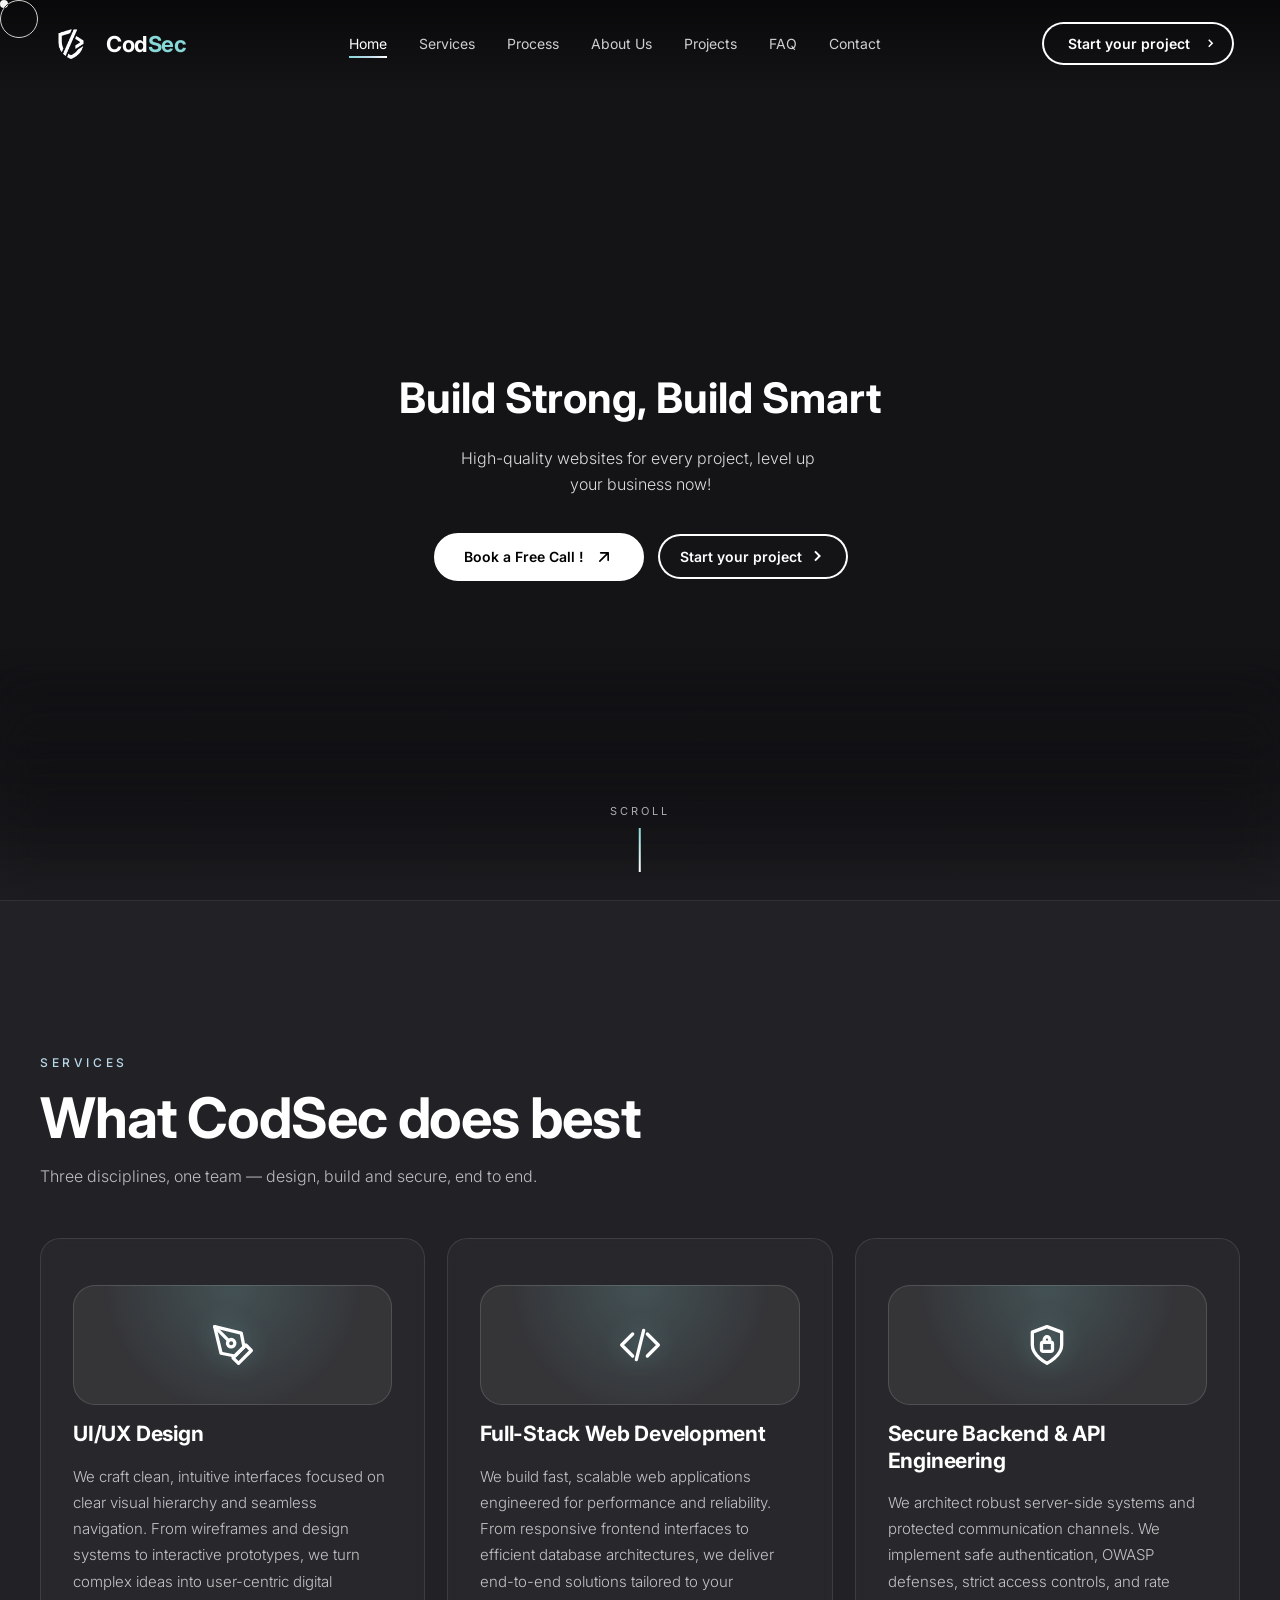
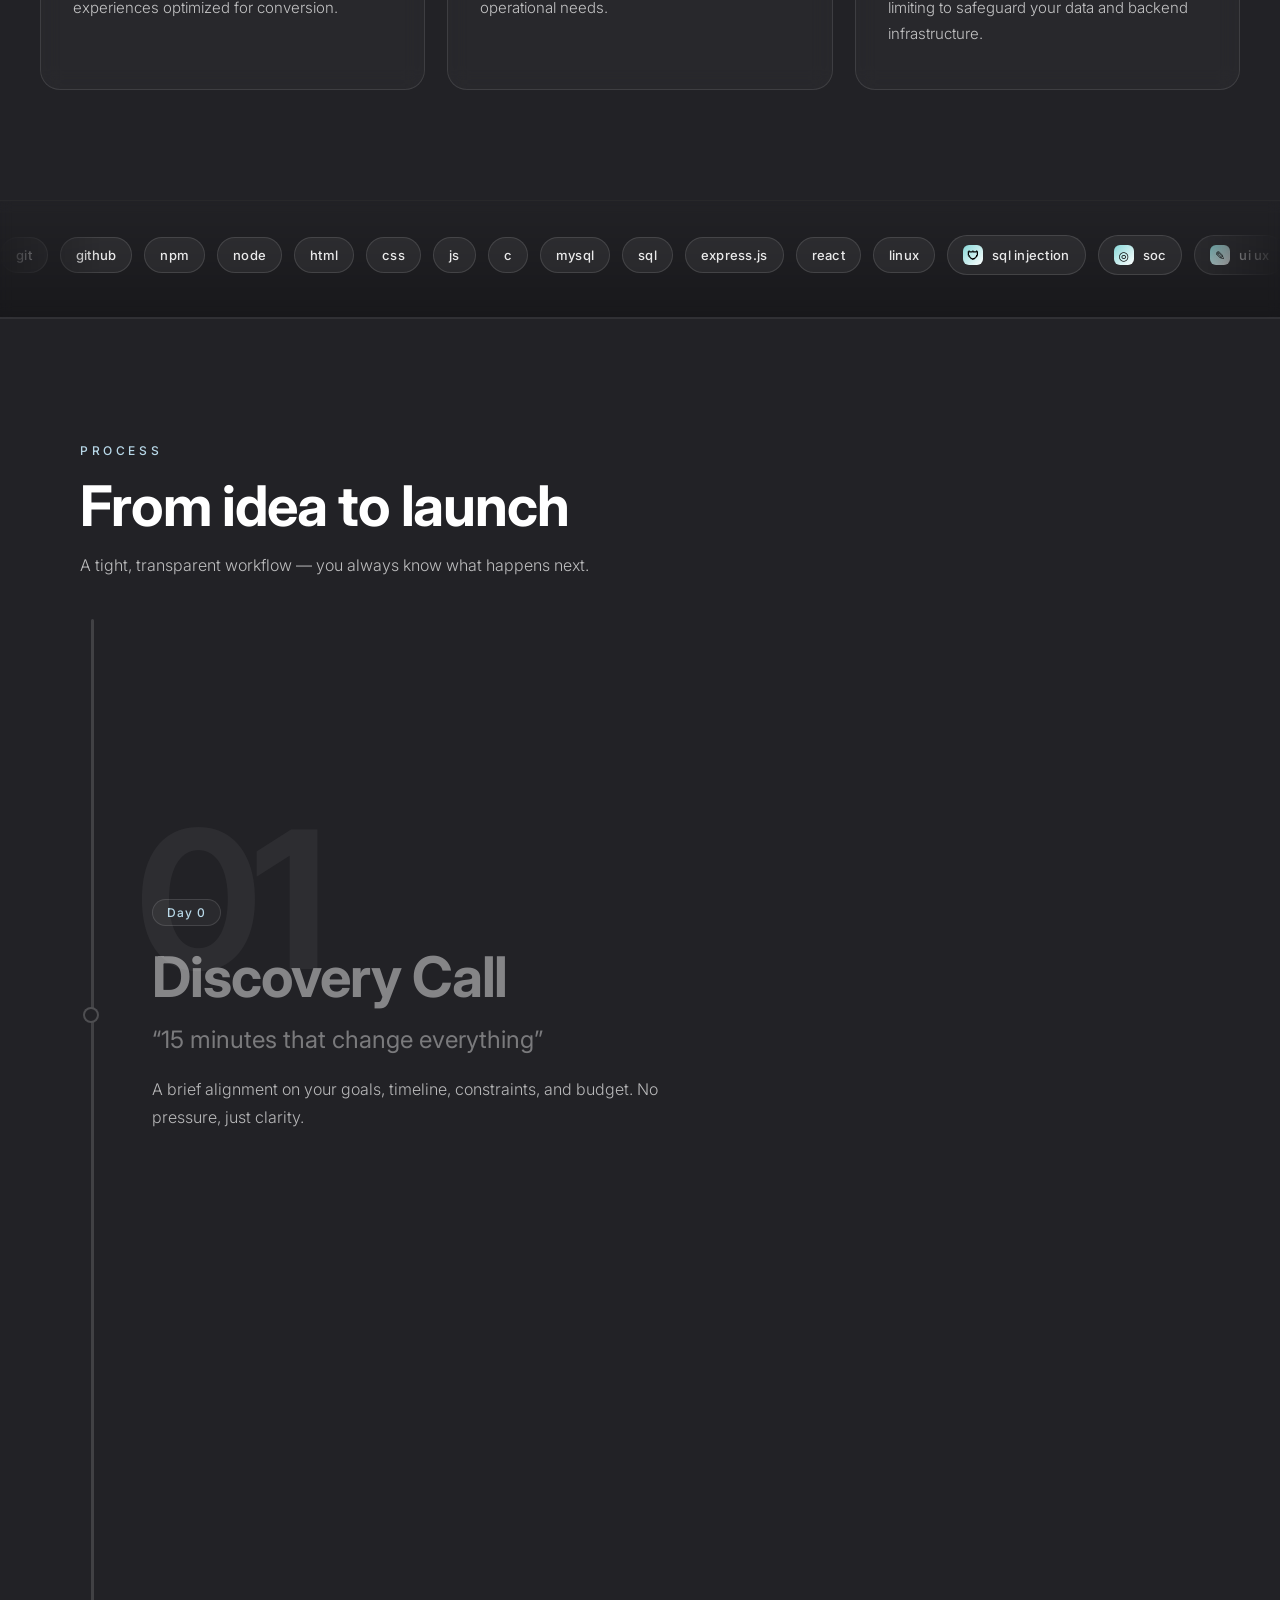
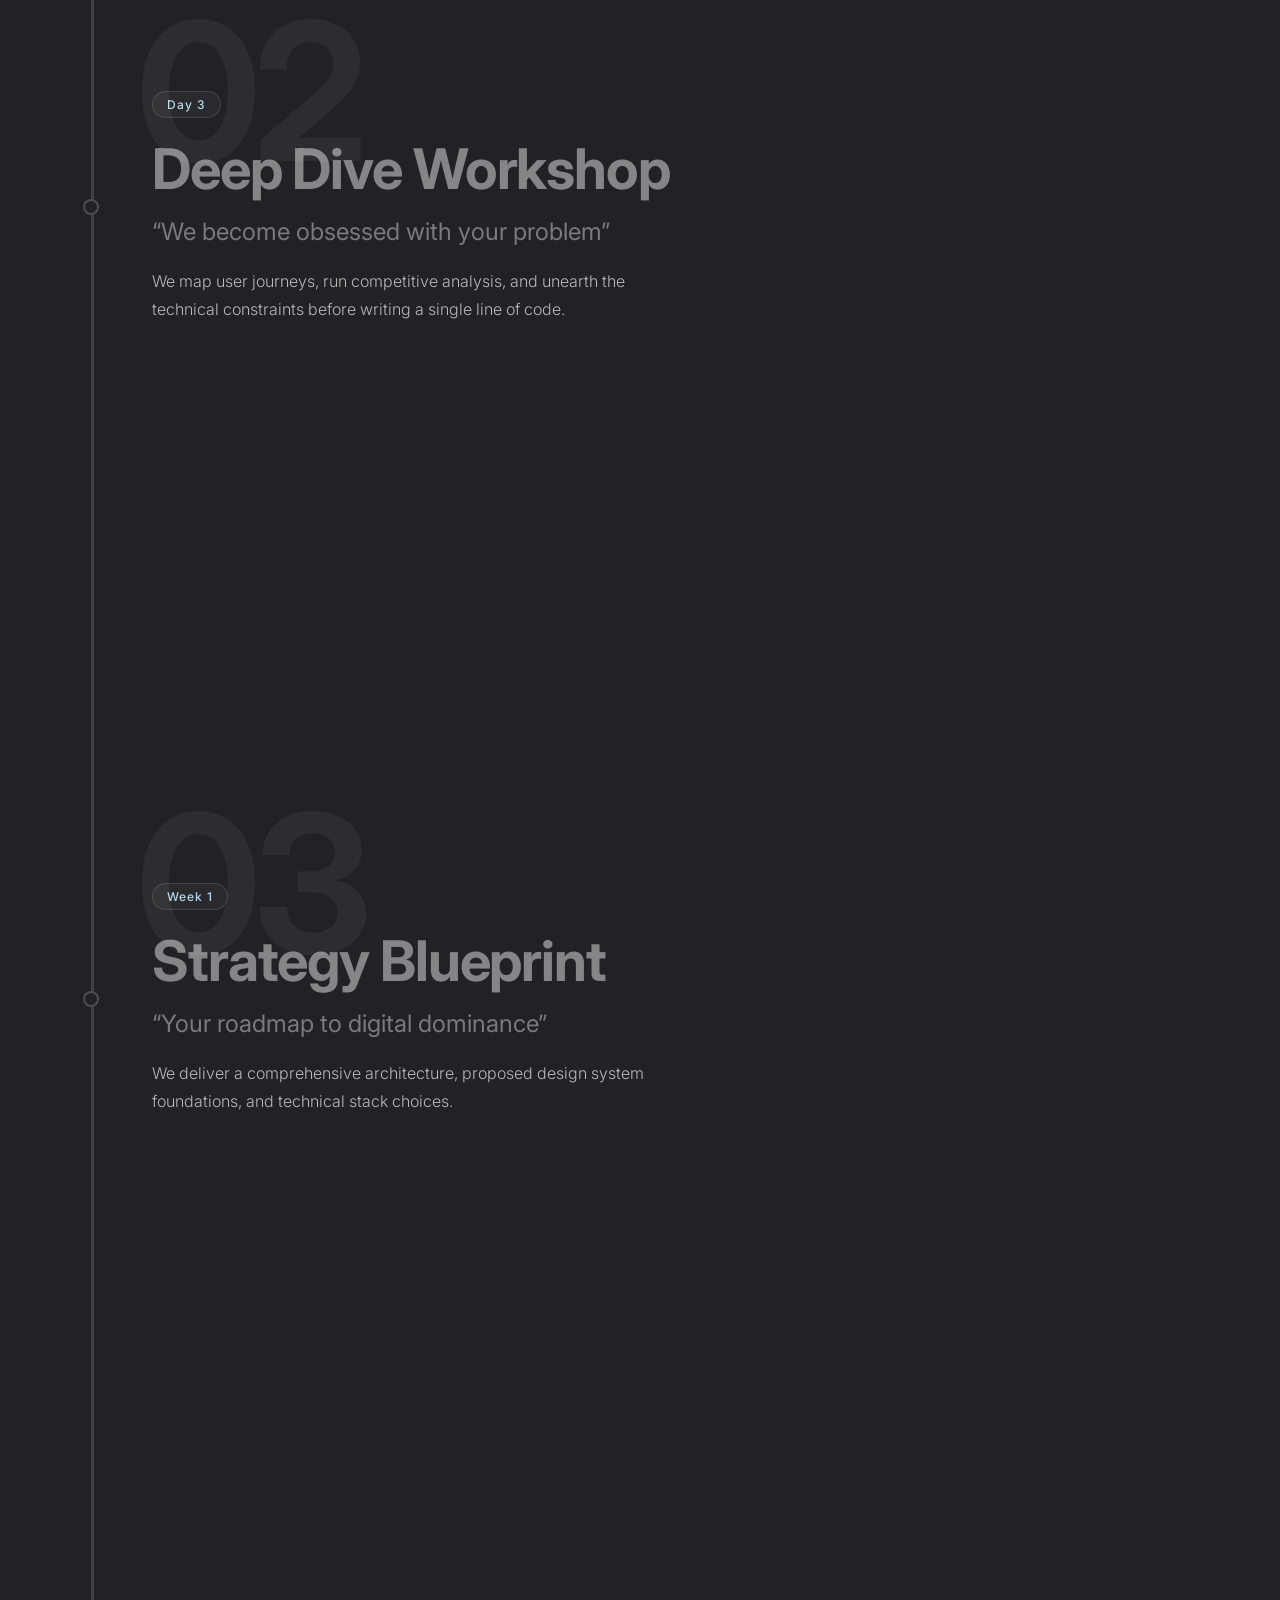
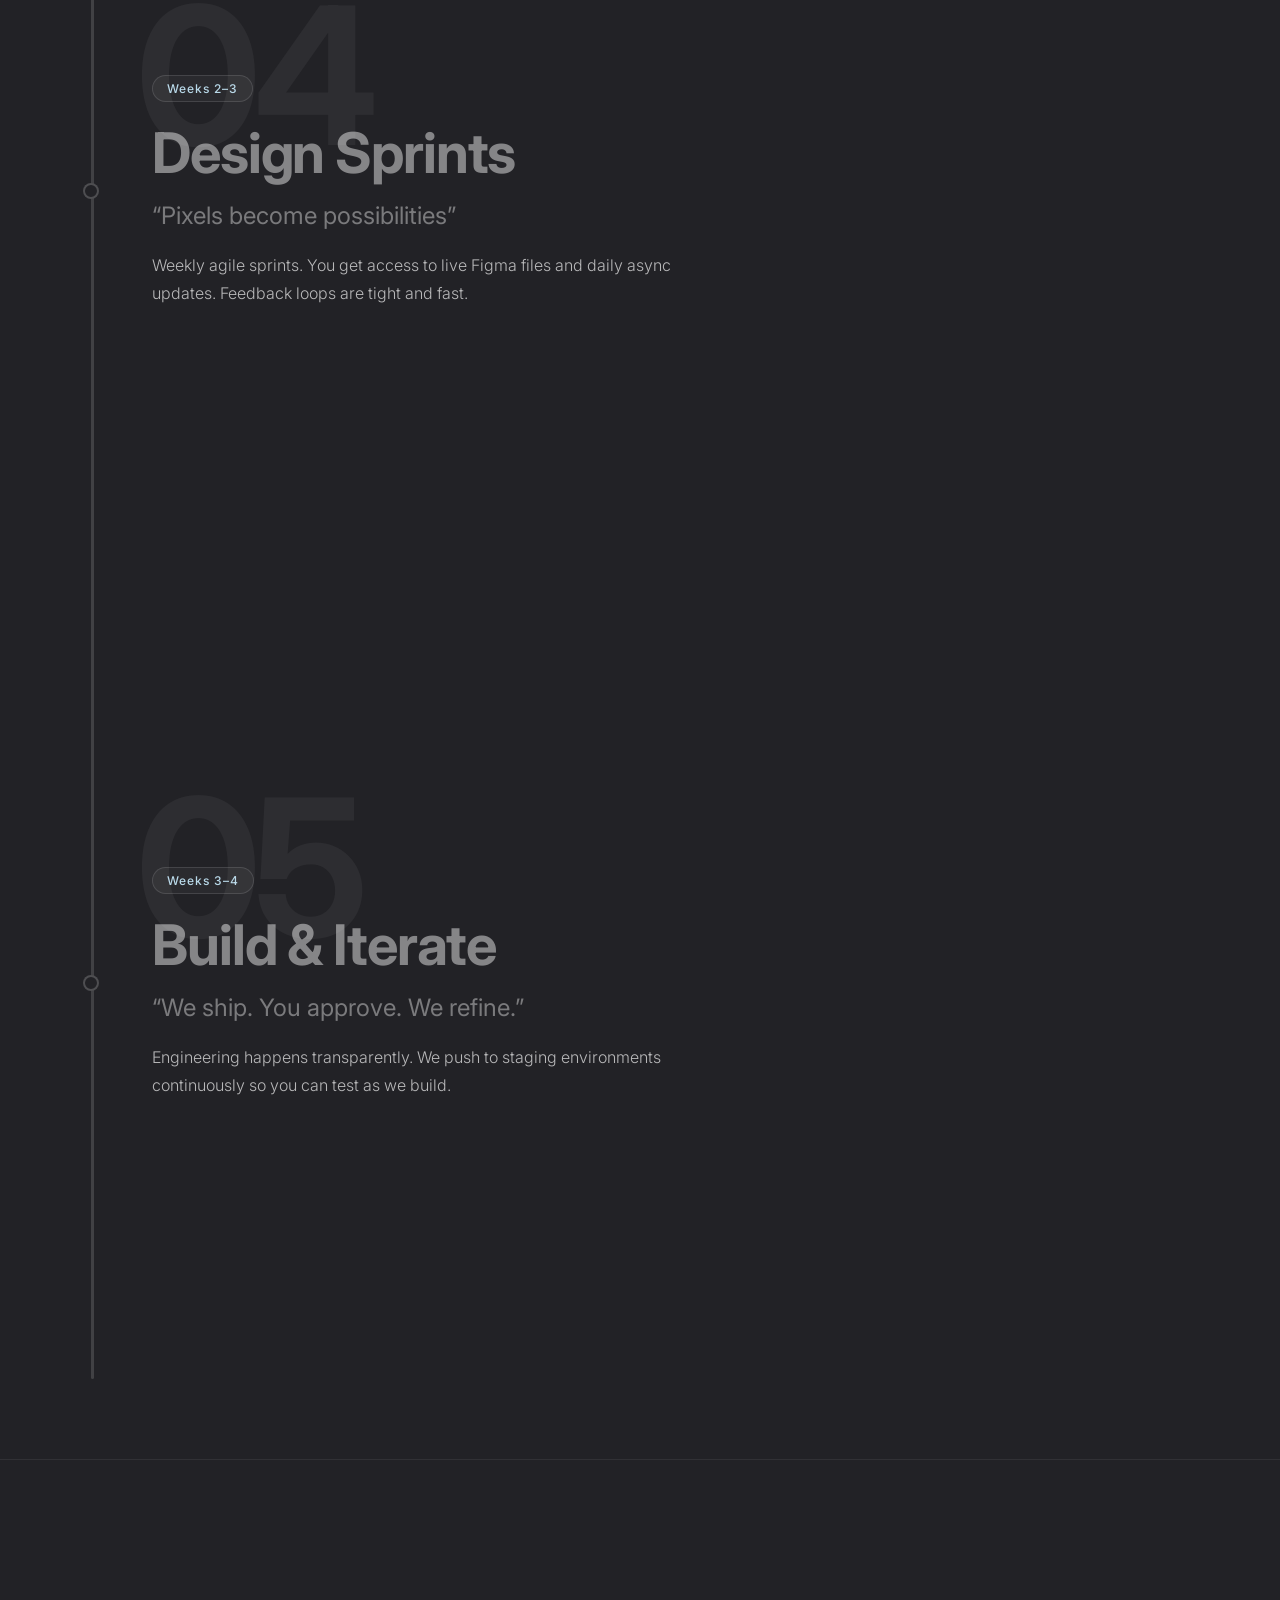
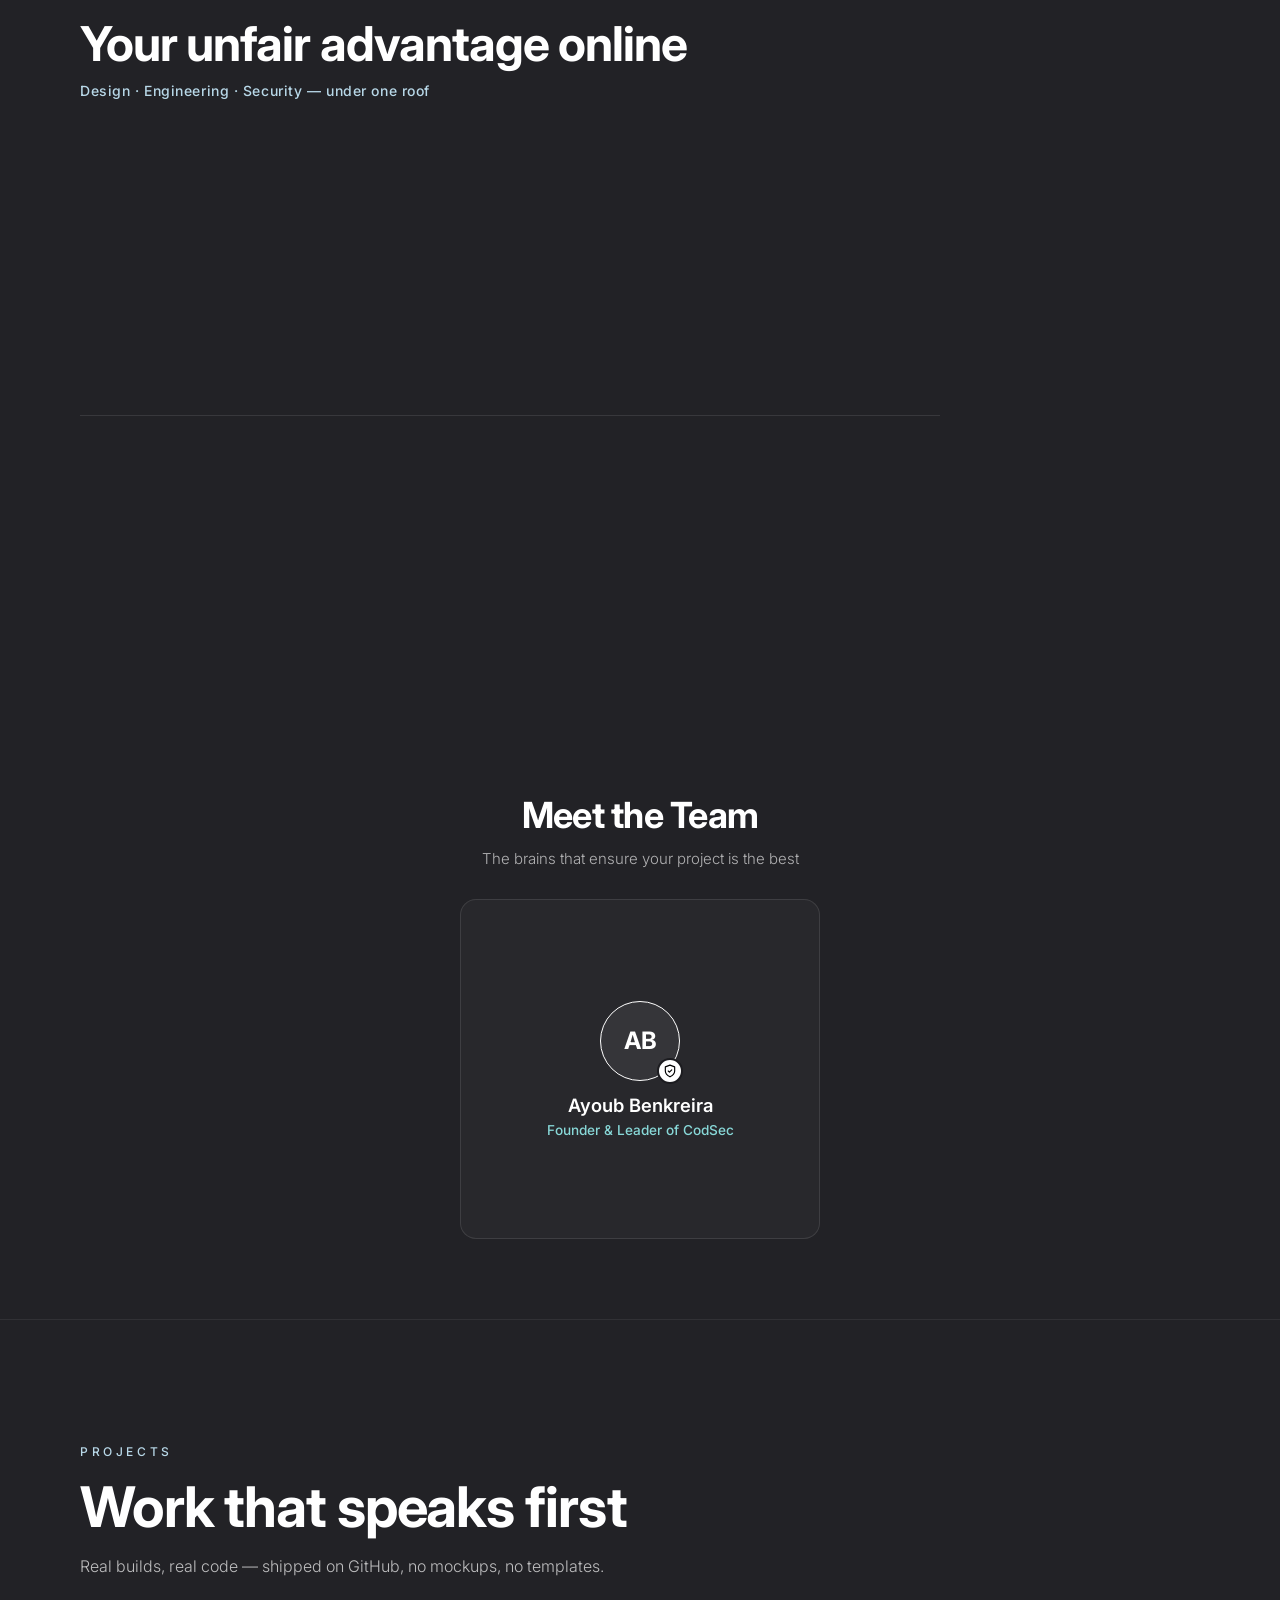
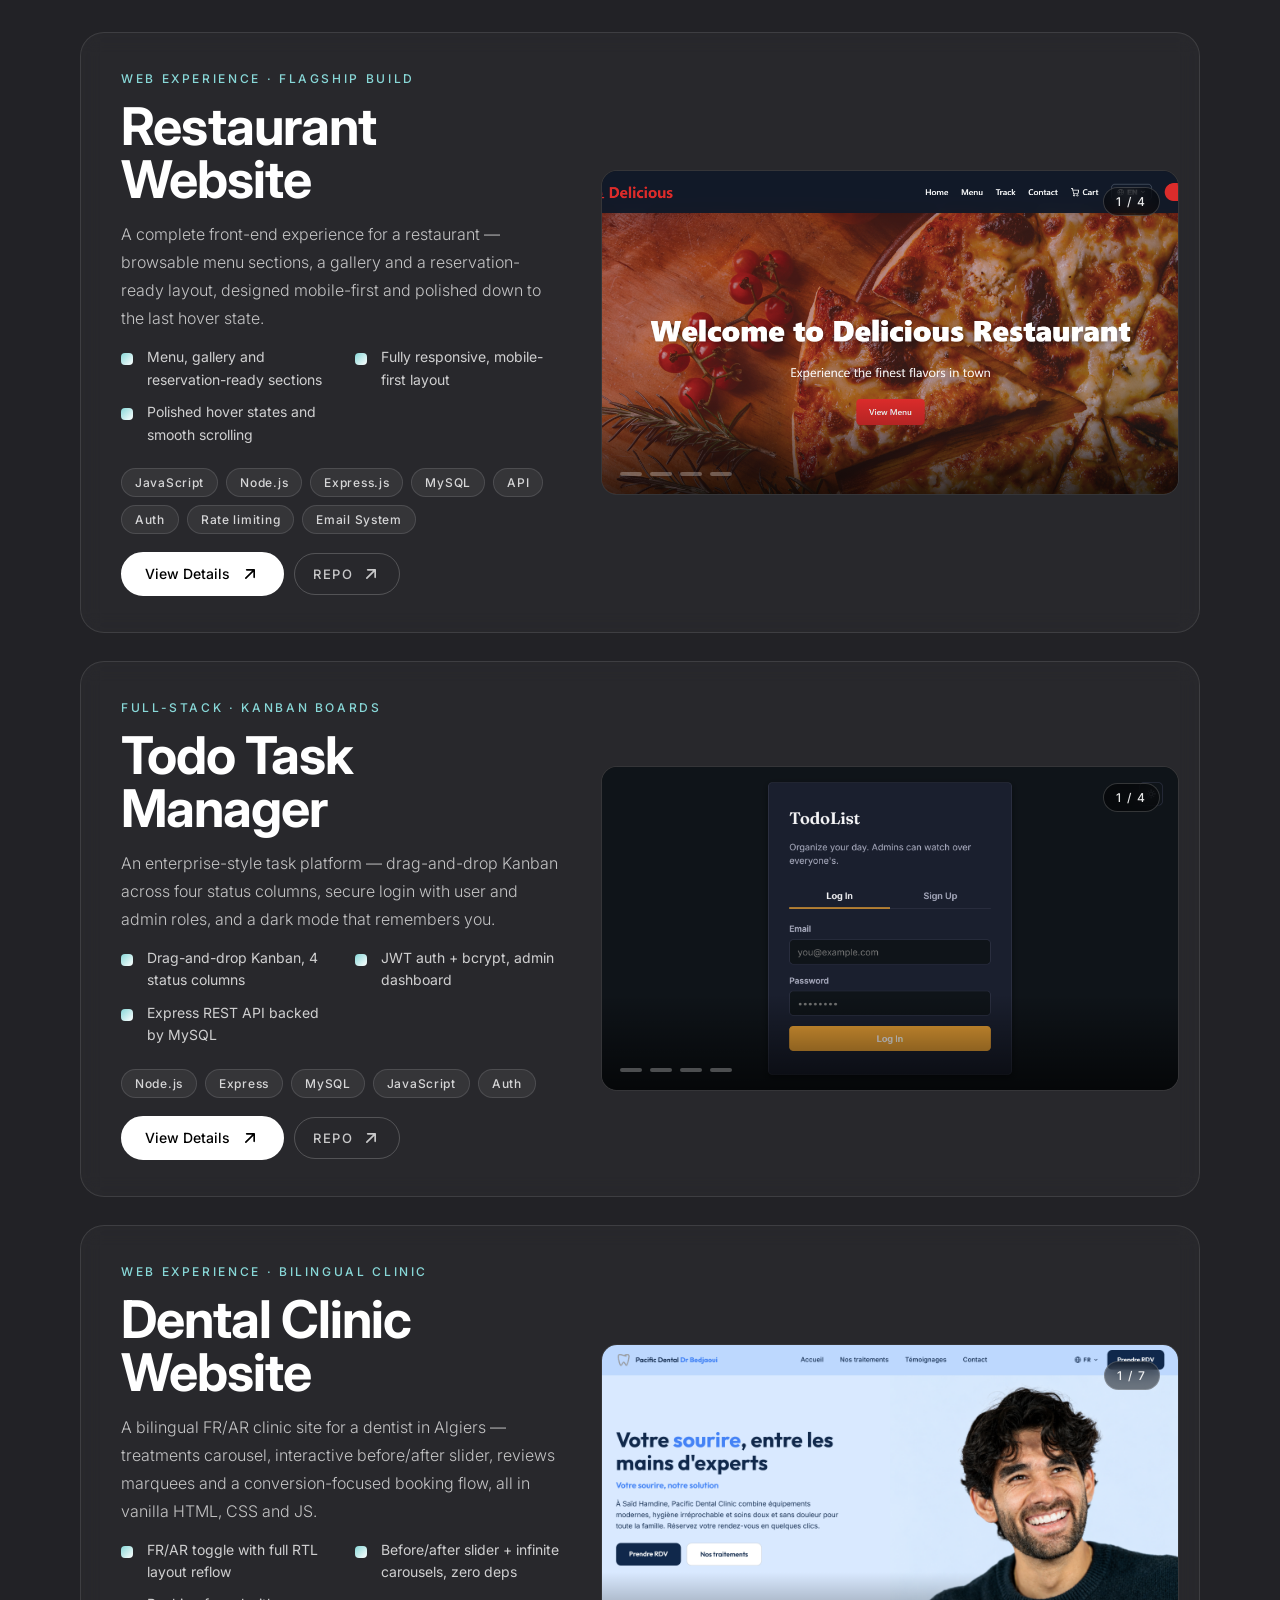
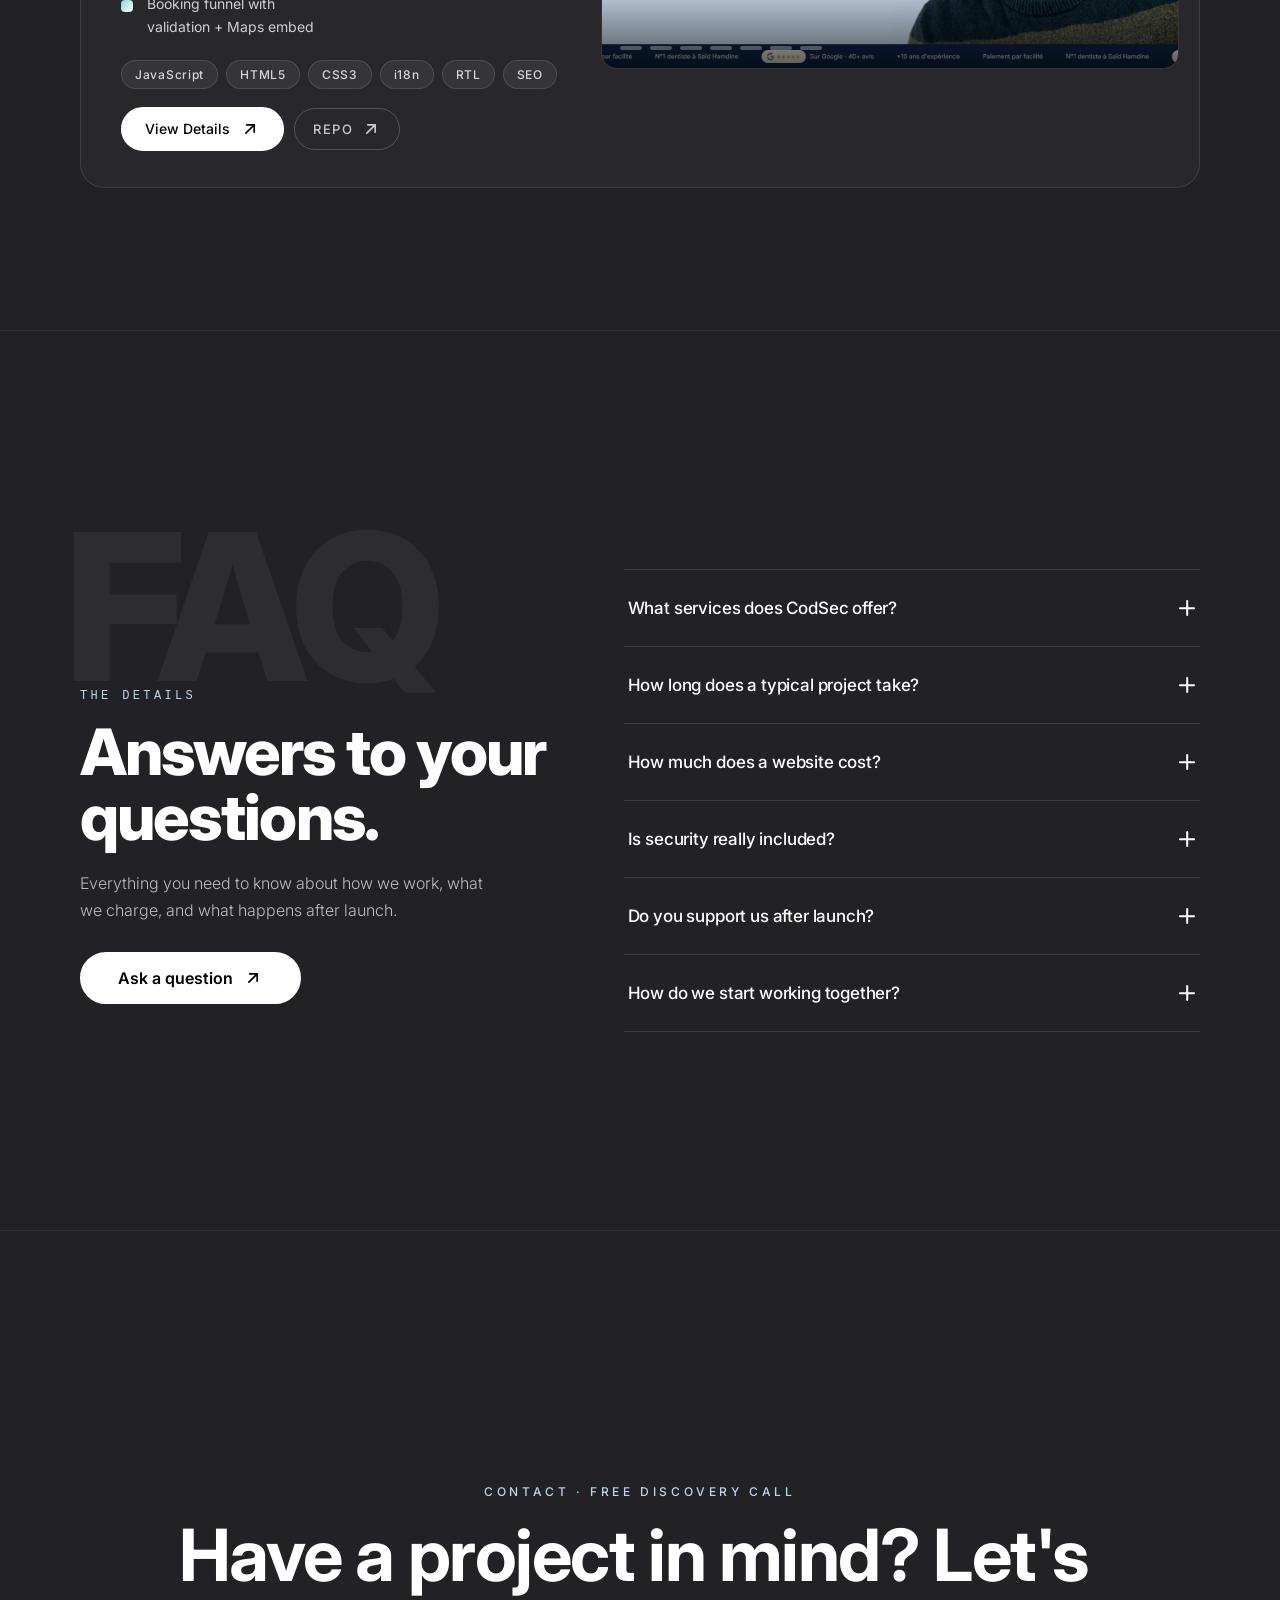
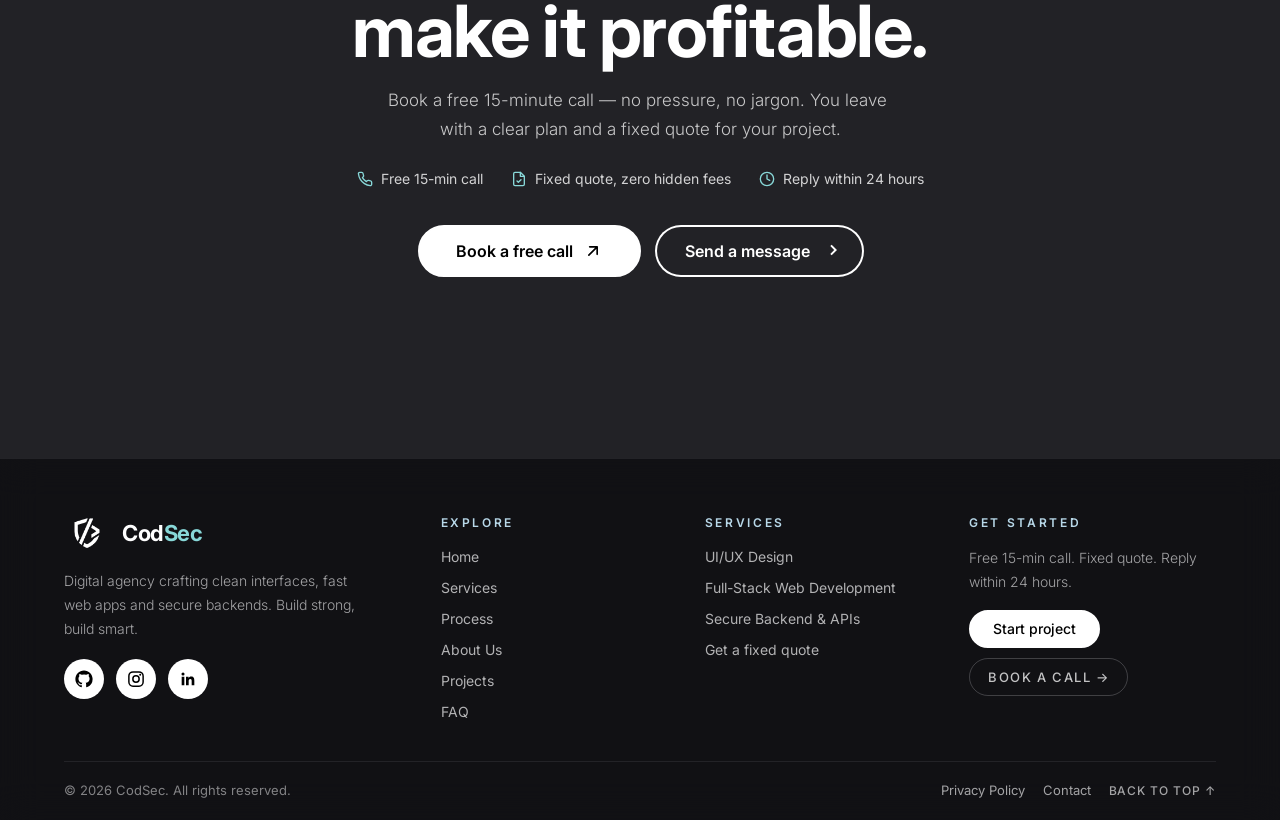
==== commit ee29bd1c: "add a project" ====
--- a/index.html
+++ b/index.html
@@ -1108,6 +1108,134 @@
                     <a
                       class="project-link"
                       href="https://github.com/ayoubcoding111/firstapp"
+                      target="_blank"
+                      rel="noopener"
+                      >Repo
+                      <svg
+                        class="project-arrow"
+                        viewBox="0 0 24 24"
+                        fill="none"
+                        stroke="currentColor"
+                        stroke-width="2"
+                        stroke-linecap="round"
+                        stroke-linejoin="round"
+                        aria-hidden="true"
+                        width="20"
+                        height="20"
+                      >
+                        <path d="M7 17 17 7M8 7h9v9" />
+                      </svg>
+                    </a>
+                  </span>
+                </div>
+              </div>
+            </article>
+            <article class="project-card has-gallery" data-animate="fade-up">
+              <div
+                class="project-visual gallery"
+                data-gallery
+                data-details-href="./project-dentiste.html"
+                title="Open Dental Clinic Website details"
+              >
+                <img
+                  src="assets/dentiste-1.png"
+                  alt="Dental clinic website hero section"
+                  class="gallery-img is-active"
+                  loading="lazy"
+                />
+                <img
+                  src="assets/dentiste-2.png"
+                  alt="Dental clinic treatments carousel"
+                  class="gallery-img"
+                  loading="lazy"
+                />
+                <img
+                  src="assets/dentiste-3.png"
+                  alt="Dental clinic before and after slider"
+                  class="gallery-img"
+                  loading="lazy"
+                />
+                <img
+                  src="assets/dentiste-4.png"
+                  alt="Dental clinic patient reviews"
+                  class="gallery-img"
+                  loading="lazy"
+                />
+                <img
+                  src="assets/dentiste-5.png"
+                  alt="Dental clinic facilities gallery"
+                  class="gallery-img"
+                  loading="lazy"
+                />
+                <img
+                  src="assets/dentiste-6.png"
+                  alt="Dental clinic booking form"
+                  class="gallery-img"
+                  loading="lazy"
+                />
+                <img
+                  src="assets/dentiste-7.png"
+                  alt="Dental clinic location map"
+                  class="gallery-img"
+                  loading="lazy"
+                />
+                <div class="gallery-dots" aria-hidden="true">
+                  <span class="gallery-dot is-active"></span>
+                  <span class="gallery-dot"></span>
+                  <span class="gallery-dot"></span>
+                  <span class="gallery-dot"></span>
+                  <span class="gallery-dot"></span>
+                  <span class="gallery-dot"></span>
+                  <span class="gallery-dot"></span>
+                </div>
+                <span class="gallery-count" aria-hidden="true">1 / 7</span>
+              </div>
+              <div class="project-body">
+                <span class="project-kicker"
+                  >Web Experience · Bilingual Clinic</span
+                >
+                <a class="project-title" href="./project-dentiste.html"
+                  >Dental Clinic Website</a
+                >
+                <p class="project-desc">
+                  A bilingual FR/AR clinic site for a dentist in Algiers —
+                  treatments carousel, interactive before/after slider, reviews
+                  marquees and a conversion-focused booking flow, all in
+                  vanilla HTML, CSS and JS.
+                </p>
+                <ul class="project-points">
+                  <li>FR/AR toggle with full RTL layout reflow</li>
+                  <li>Before/after slider + infinite carousels, zero deps</li>
+                  <li>Booking funnel with validation + Maps embed</li>
+                </ul>
+                <div class="project-foot">
+                  <span class="project-tags"
+                    ><span>JavaScript</span><span>HTML5</span><span>CSS3</span
+                    ><span>i18n</span><span>RTL</span><span>SEO</span></span
+                  >
+                  <span class="project-links">
+                    <a
+                      class="btn-white btn-white--sm"
+                      href="./project-dentiste.html"
+                      >View Details
+                      <svg
+                        class="project-arrow"
+                        viewBox="0 0 24 24"
+                        fill="none"
+                        stroke="currentColor"
+                        stroke-width="2"
+                        stroke-linecap="round"
+                        stroke-linejoin="round"
+                        aria-hidden="true"
+                        width="20"
+                        height="20"
+                      >
+                        <path d="M7 17 17 7M8 7h9v9" />
+                      </svg>
+                    </a>
+                    <a
+                      class="project-link"
+                      href="https://github.com/ayoubcoding111/Dentiste"
                       target="_blank"
                       rel="noopener"
                       >Repo
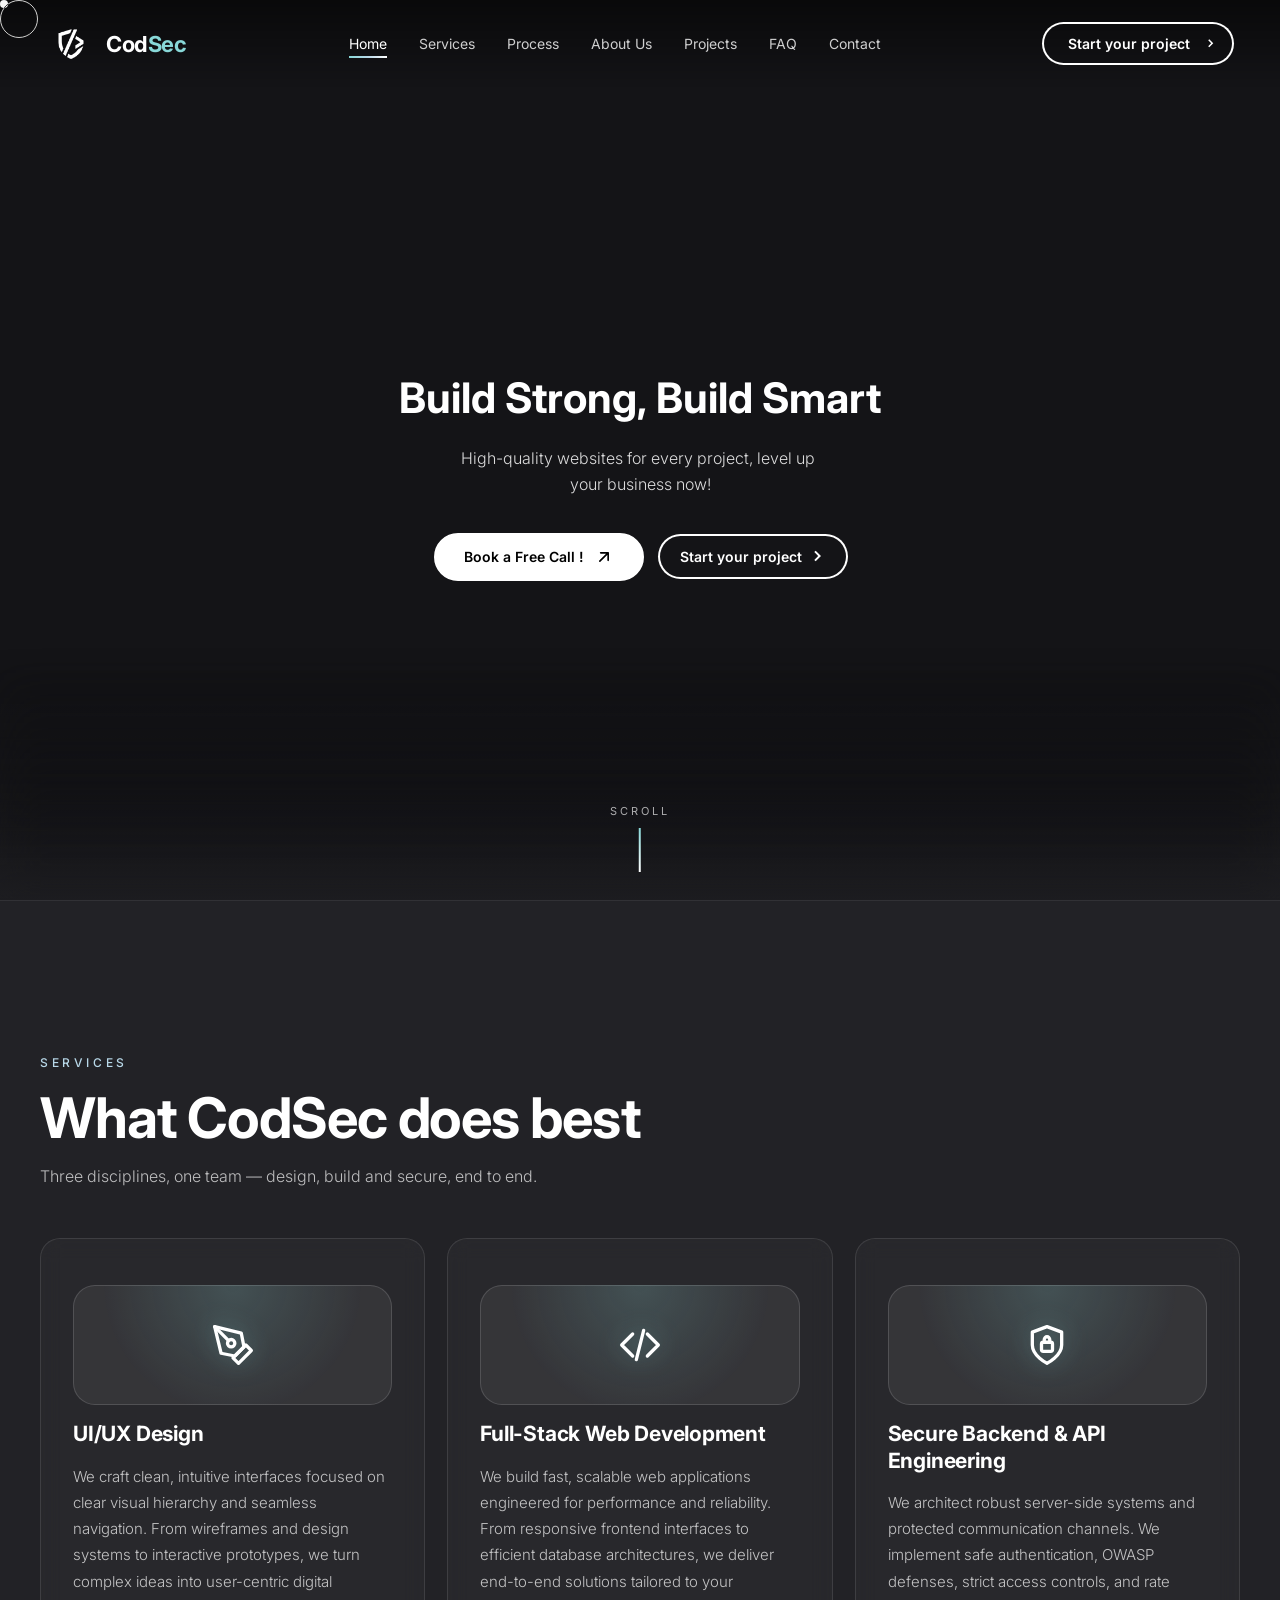
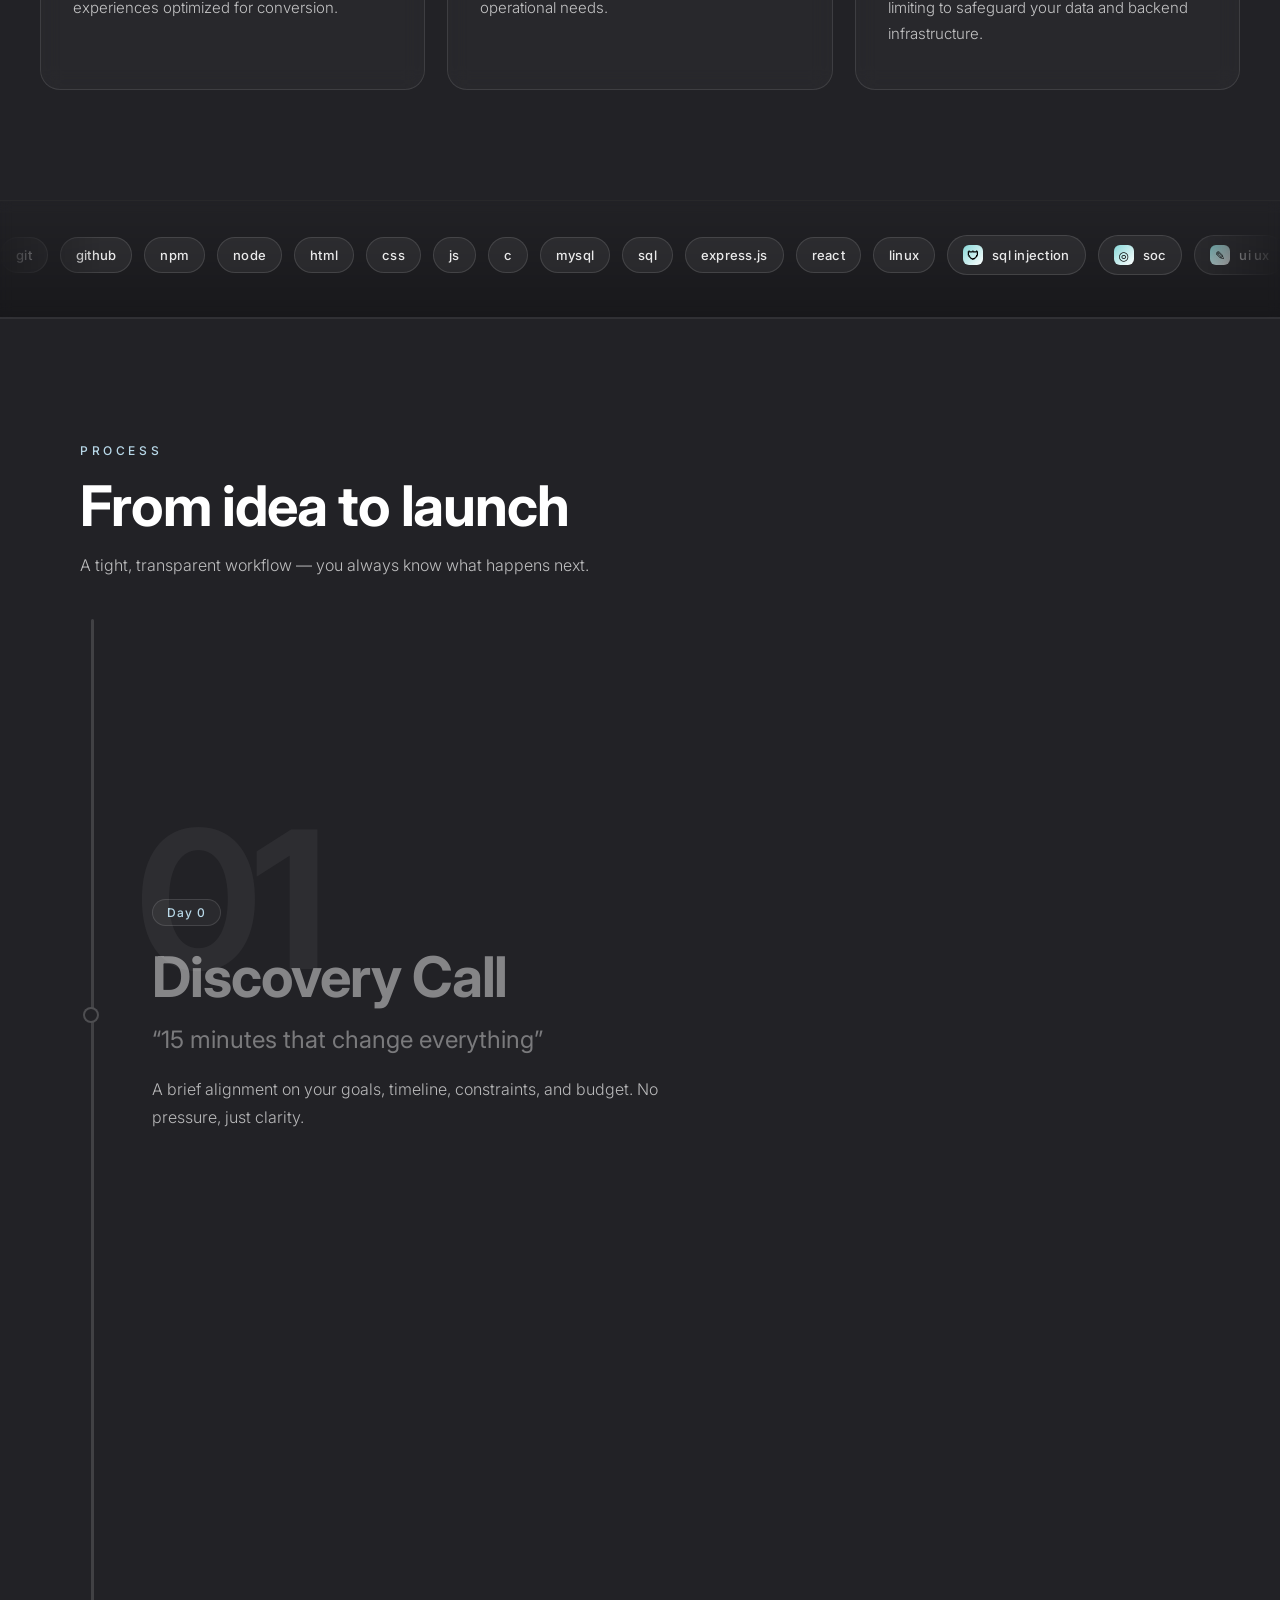
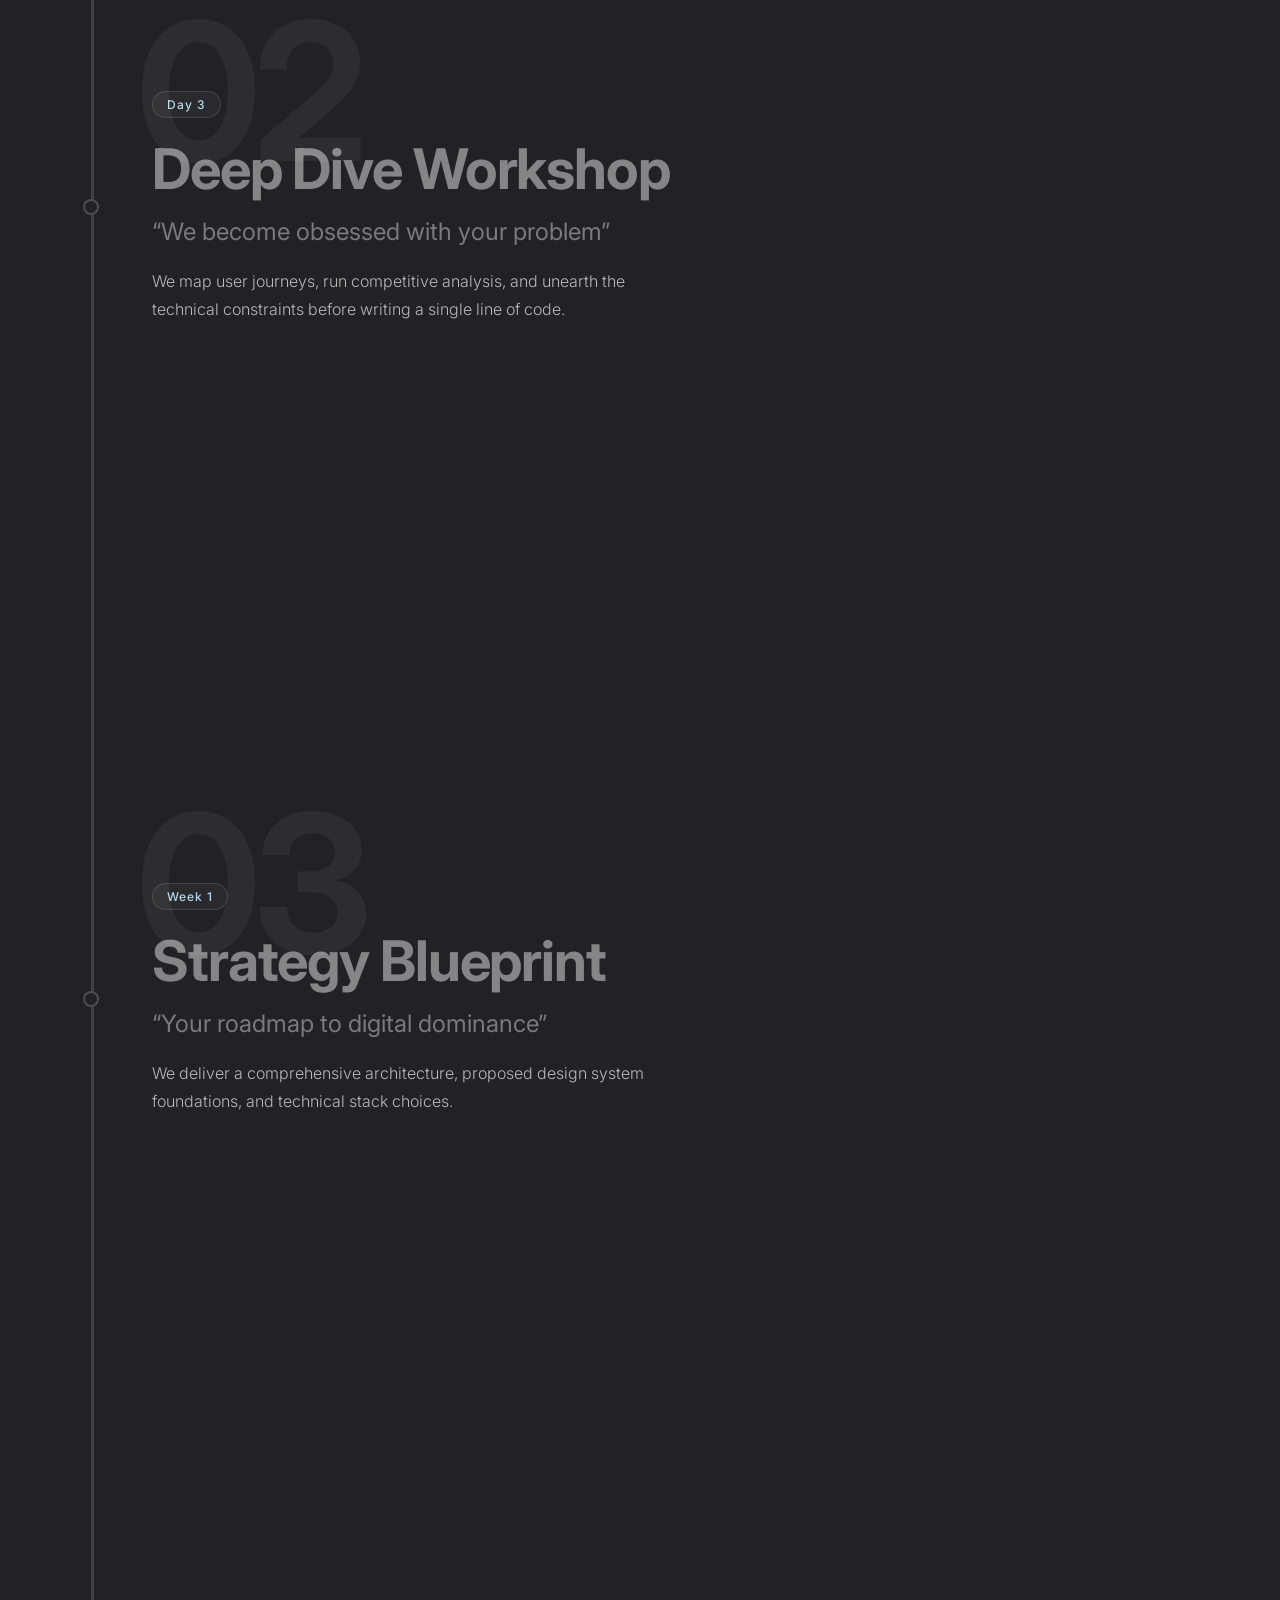
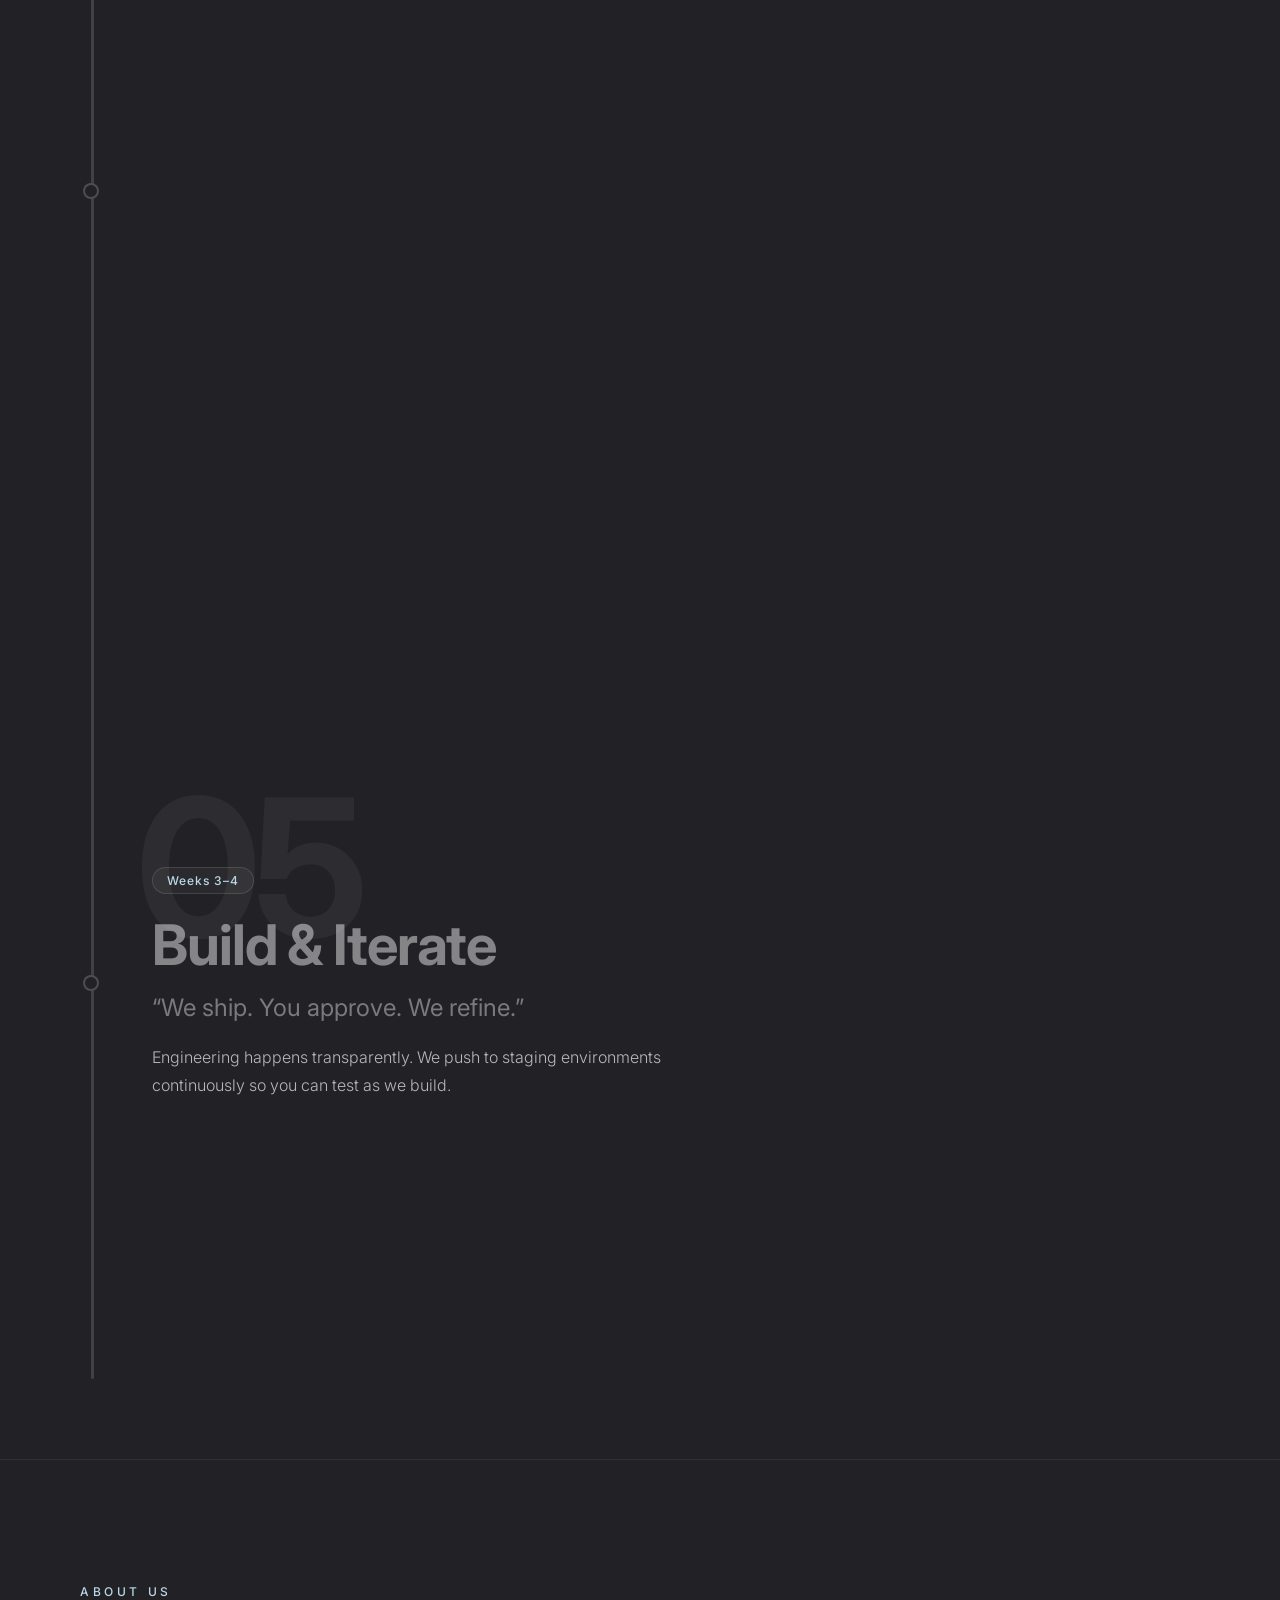
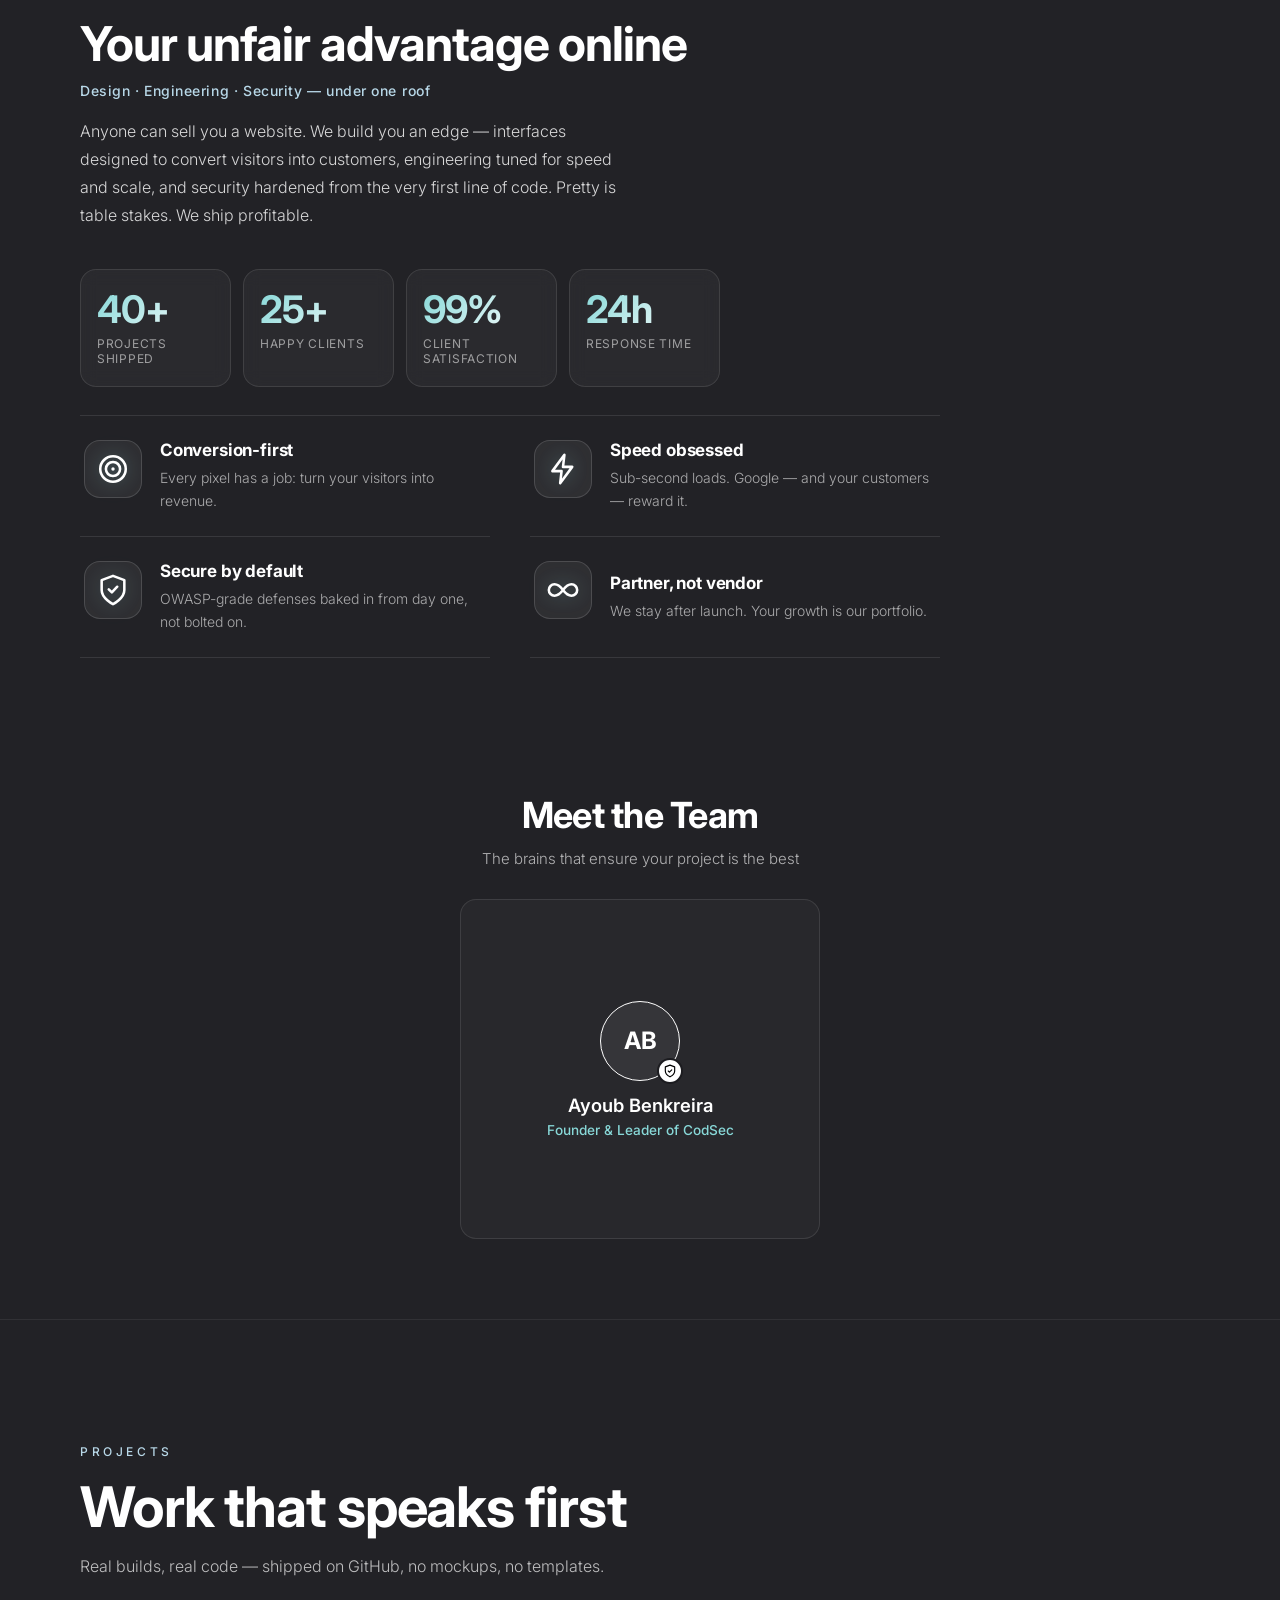
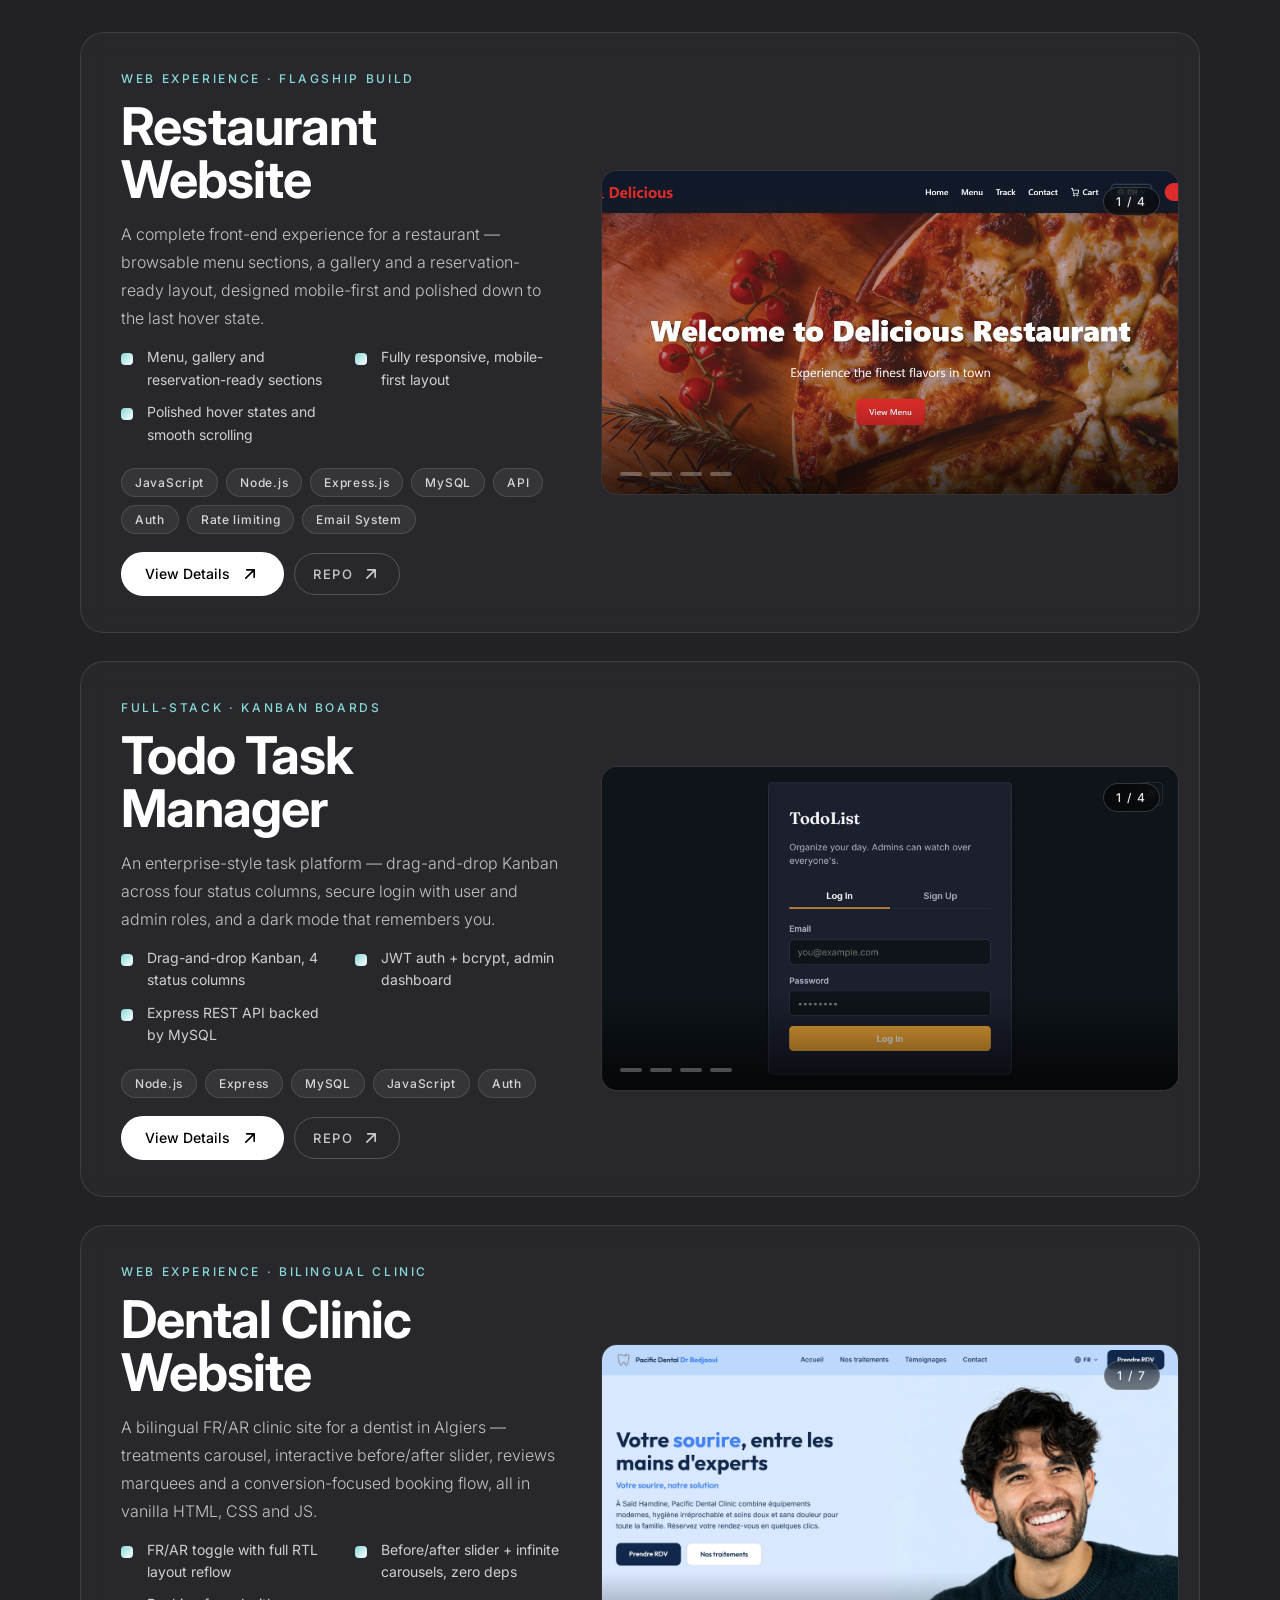
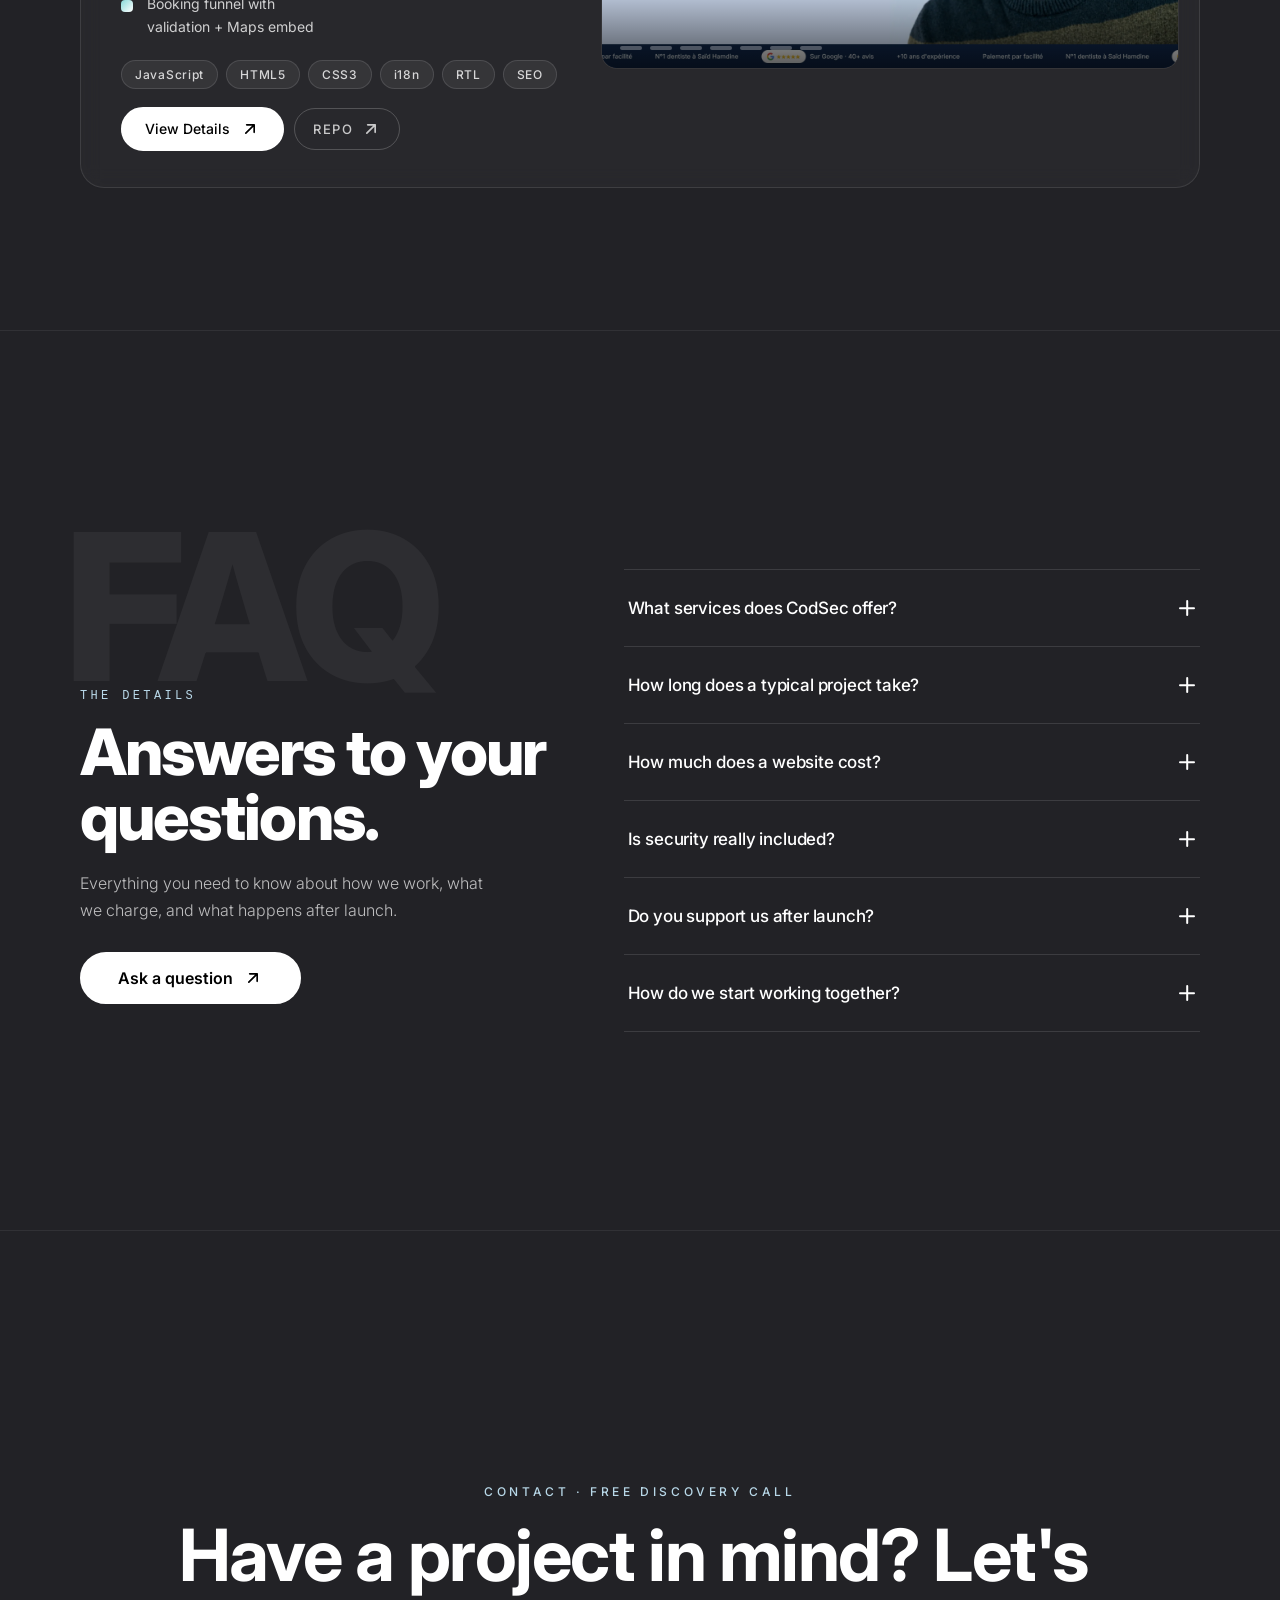
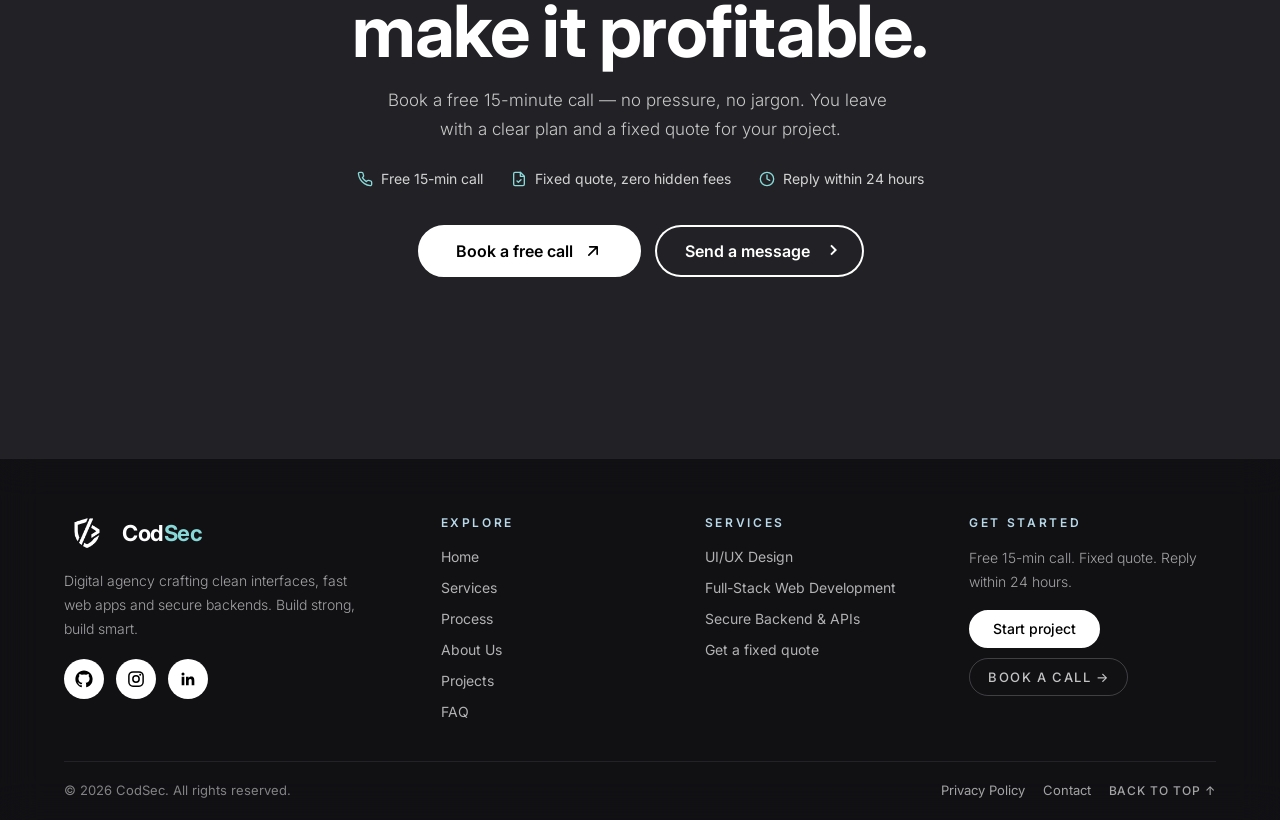
==== commit 0b7a31fe: "project" ====
--- a/index.html
+++ b/index.html
@@ -10,6 +10,13 @@
       content="CodSec is a digital agency crafting clean interfaces, fast web apps and secure backends."
     />
     <link rel="stylesheet" href="styles.css" />
+    <link rel="preconnect" href="https://fonts.googleapis.com" />
+    <link rel="preconnect" href="https://fonts.gstatic.com" crossorigin />
+    <link
+      href="https://fonts.googleapis.com/css2?family=Inter:wght@300;400;500;700&display=swap"
+      rel="stylesheet"
+    />
+    <link rel="preconnect" href="https://cdn.sceneai.art" crossorigin />
   </head>
   <body>
     <!-- Site-wide fixed video background — seamless boomerang (forward then
@@ -23,12 +30,13 @@
         autoplay
         muted
         playsinline
-        preload="auto"
+        loop
+        preload="metadata"
         disablepictureinpicture
       ></video>
       <!-- Canvas takes over after the first pass: replays captured frames
            forward/backward so turnarounds are instant (see script.js). -->
-      <canvas id="hero-canvas" class="bg-canvas"></canvas>
+      <canvas id="hero-canvas" class="bg-canvas" hidden></canvas>
       <div class="bg-overlay"></div>
       <!-- Bottom-only blur band: softens the video's lower edge so the
            scroll from hero into the marquee feels seamless. -->
@@ -48,24 +56,24 @@
         aria-label="CodSec — contact"
       >
         <span class="brand-mark" aria-hidden="true">
-          <img
-            src="assets/mylogo.png"
+          <img decoding="async"
+            src="assets/mylogo.webp"
             alt=""
             draggable="false"
             class="logo-img logo-base"
           />
           <span class="logo-pieces">
             <span class="logo-piece p1"
-              ><img src="assets/mylogo.png" alt="" draggable="false"
+              ><img decoding="async" src="assets/mylogo.webp" alt="" draggable="false"
             /></span>
             <span class="logo-piece p2"
-              ><img src="assets/mylogo.png" alt="" draggable="false"
+              ><img decoding="async" src="assets/mylogo.webp" alt="" draggable="false"
             /></span>
             <span class="logo-piece p3"
-              ><img src="assets/mylogo.png" alt="" draggable="false"
+              ><img decoding="async" src="assets/mylogo.webp" alt="" draggable="false"
             /></span>
             <span class="logo-piece p4"
-              ><img src="assets/mylogo.png" alt="" draggable="false"
+              ><img decoding="async" src="assets/mylogo.webp" alt="" draggable="false"
             /></span>
           </span>
         </span>
@@ -174,8 +182,8 @@
           aria-label="CodSec — contact"
         >
           <span class="brand-mark" aria-hidden="true">
-            <img
-              src="assets/mylogo.png"
+            <img decoding="async"
+              src="assets/mylogo.webp"
               alt=""
               draggable="false"
               class="logo-img"
@@ -389,7 +397,7 @@
         <div class="skills-marquee">
           <div class="marquee-track" id="skills-track">
             <span class="skill"
-              ><img
+              ><img decoding="async"
                 src="https://cdn.jsdelivr.net/gh/devicons/devicon@latest/icons/git/git-original.svg"
                 alt="git"
                 loading="lazy"
@@ -397,7 +405,7 @@
               />git</span
             >
             <span class="skill"
-              ><img
+              ><img decoding="async"
                 src="https://cdn.simpleicons.org/github/white"
                 alt="github"
                 loading="lazy"
@@ -405,7 +413,7 @@
               />github</span
             >
             <span class="skill"
-              ><img
+              ><img decoding="async"
                 src="https://cdn.jsdelivr.net/gh/devicons/devicon@latest/icons/npm/npm-original-wordmark.svg"
                 alt="npm"
                 loading="lazy"
@@ -413,7 +421,7 @@
               />npm</span
             >
             <span class="skill"
-              ><img
+              ><img decoding="async"
                 src="https://cdn.jsdelivr.net/gh/devicons/devicon@latest/icons/nodejs/nodejs-original.svg"
                 alt="node"
                 loading="lazy"
@@ -421,7 +429,7 @@
               />node</span
             >
             <span class="skill"
-              ><img
+              ><img decoding="async"
                 src="https://cdn.jsdelivr.net/gh/devicons/devicon@latest/icons/html5/html5-original.svg"
                 alt="html"
                 loading="lazy"
@@ -429,7 +437,7 @@
               />html</span
             >
             <span class="skill"
-              ><img
+              ><img decoding="async"
                 src="https://cdn.jsdelivr.net/gh/devicons/devicon@latest/icons/css3/css3-original.svg"
                 alt="css"
                 loading="lazy"
@@ -437,7 +445,7 @@
               />css</span
             >
             <span class="skill"
-              ><img
+              ><img decoding="async"
                 src="https://cdn.jsdelivr.net/gh/devicons/devicon@latest/icons/javascript/javascript-original.svg"
                 alt="js"
                 loading="lazy"
@@ -445,7 +453,7 @@
               />js</span
             >
             <span class="skill"
-              ><img
+              ><img decoding="async"
                 src="https://cdn.jsdelivr.net/gh/devicons/devicon@latest/icons/c/c-original.svg"
                 alt="c"
                 loading="lazy"
@@ -453,7 +461,7 @@
               />c</span
             >
             <span class="skill"
-              ><img
+              ><img decoding="async"
                 src="https://cdn.jsdelivr.net/gh/devicons/devicon@latest/icons/mysql/mysql-original.svg"
                 alt="mysql"
                 loading="lazy"
@@ -461,7 +469,7 @@
               />mysql</span
             >
             <span class="skill"
-              ><img
+              ><img decoding="async"
                 src="https://cdn.jsdelivr.net/gh/devicons/devicon@latest/icons/microsoftsqlserver/microsoftsqlserver-plain.svg"
                 alt="sql"
                 loading="lazy"
@@ -469,7 +477,7 @@
               />sql</span
             >
             <span class="skill"
-              ><img
+              ><img decoding="async"
                 class="invert"
                 src="https://cdn.jsdelivr.net/gh/devicons/devicon@latest/icons/express/express-original.svg"
                 alt="express.js"
@@ -478,7 +486,7 @@
               />express.js</span
             >
             <span class="skill"
-              ><img
+              ><img decoding="async"
                 src="https://cdn.jsdelivr.net/gh/devicons/devicon@latest/icons/react/react-original.svg"
                 alt="react"
                 loading="lazy"
@@ -486,7 +494,7 @@
               />react</span
             >
             <span class="skill"
-              ><img
+              ><img decoding="async"
                 src="https://cdn.jsdelivr.net/gh/devicons/devicon@latest/icons/linux/linux-original.svg"
                 alt="linux"
                 loading="lazy"
@@ -504,7 +512,7 @@
               ><span class="skill-glyph" aria-hidden="true">✎</span>ui ux</span
             >
             <span class="skill"
-              ><img
+              ><img decoding="async"
                 src="https://cdn.jsdelivr.net/gh/devicons/devicon@latest/icons/figma/figma-original.svg"
                 alt="figma"
                 loading="lazy"
@@ -512,7 +520,7 @@
               />figma</span
             >
             <span class="skill"
-              ><img
+              ><img decoding="async"
                 src="https://cdn.simpleicons.org/anthropic/white"
                 alt="claude"
                 loading="lazy"
@@ -524,7 +532,7 @@
               >opencode</span
             >
             <span class="skill"
-              ><img
+              ><img decoding="async"
                 src="https://cdn.jsdelivr.net/gh/devicons/devicon@latest/icons/vscode/vscode-original.svg"
                 alt="vscode"
                 loading="lazy"
@@ -924,26 +932,26 @@
                 data-details-href="./project-restaurant.html"
                 title="Open Restaurant Website details"
               >
-                <img
-                  src="assets/hero.png"
+                <img decoding="async"
+                  src="assets/hero.webp"
                   alt="Restaurant website hero section"
                   class="gallery-img is-active"
                   loading="lazy"
                 />
-                <img
-                  src="assets/menu.png"
+                <img decoding="async"
+                  src="assets/menu.webp"
                   alt="Restaurant website menu section"
                   class="gallery-img"
                   loading="lazy"
                 />
-                <img
-                  src="assets/cart.png"
+                <img decoding="async"
+                  src="assets/cart.webp"
                   alt="Restaurant website cart view"
                   class="gallery-img"
                   loading="lazy"
                 />
-                <img
-                  src="assets/analytics.png"
+                <img decoding="async"
+                  src="assets/analytics.webp"
                   alt="Restaurant website analytics view"
                   class="gallery-img"
                   loading="lazy"
@@ -1033,26 +1041,26 @@
                 data-details-href="./project-todo.html"
                 title="Open Todo Task Manager details"
               >
-                <img
-                  src="assets/login-dark.png"
+                <img decoding="async"
+                  src="assets/login-dark.webp"
                   alt="Todo app login in dark mode"
                   class="gallery-img is-active"
                   loading="lazy"
                 />
-                <img
-                  src="assets/login-light.png"
+                <img decoding="async"
+                  src="assets/login-light.webp"
                   alt="Todo app login in light mode"
                   class="gallery-img"
                   loading="lazy"
                 />
-                <img
-                  src="assets/user-dashboard.png"
+                <img decoding="async"
+                  src="assets/user-dashboard.webp"
                   alt="Todo app user dashboard"
                   class="gallery-img"
                   loading="lazy"
                 />
-                <img
-                  src="assets/admin-dashboard.png"
+                <img decoding="async"
+                  src="assets/admin-dashboard.webp"
                   alt="Todo app admin dashboard"
                   class="gallery-img"
                   loading="lazy"
@@ -1137,44 +1145,44 @@
                 data-details-href="./project-dentiste.html"
                 title="Open Dental Clinic Website details"
               >
-                <img
-                  src="assets/dentiste-1.png"
+                <img decoding="async"
+                  src="assets/dentiste-1.webp"
                   alt="Dental clinic website hero section"
                   class="gallery-img is-active"
                   loading="lazy"
                 />
-                <img
-                  src="assets/dentiste-2.png"
+                <img decoding="async"
+                  src="assets/dentiste-2.webp"
                   alt="Dental clinic treatments carousel"
                   class="gallery-img"
                   loading="lazy"
                 />
-                <img
-                  src="assets/dentiste-3.png"
+                <img decoding="async"
+                  src="assets/dentiste-3.webp"
                   alt="Dental clinic before and after slider"
                   class="gallery-img"
                   loading="lazy"
                 />
-                <img
-                  src="assets/dentiste-4.png"
+                <img decoding="async"
+                  src="assets/dentiste-4.webp"
                   alt="Dental clinic patient reviews"
                   class="gallery-img"
                   loading="lazy"
                 />
-                <img
-                  src="assets/dentiste-5.png"
+                <img decoding="async"
+                  src="assets/dentiste-5.webp"
                   alt="Dental clinic facilities gallery"
                   class="gallery-img"
                   loading="lazy"
                 />
-                <img
-                  src="assets/dentiste-6.png"
+                <img decoding="async"
+                  src="assets/dentiste-6.webp"
                   alt="Dental clinic booking form"
                   class="gallery-img"
                   loading="lazy"
                 />
-                <img
-                  src="assets/dentiste-7.png"
+                <img decoding="async"
+                  src="assets/dentiste-7.webp"
                   alt="Dental clinic location map"
                   class="gallery-img"
                   loading="lazy"
@@ -1560,12 +1568,12 @@
           <div class="site-footer-brand">
             <a href="#home" class="brand" aria-label="CodSec — back to top">
               <span class="brand-mark" aria-hidden="true">
-                <img src="assets/mylogo.png" alt="" draggable="false" class="logo-img logo-base" />
+                <img decoding="async" src="assets/mylogo.webp" alt="" draggable="false" class="logo-img logo-base" />
                 <span class="logo-pieces">
-                  <span class="logo-piece p1"><img src="assets/mylogo.png" alt="" draggable="false" /></span>
-                  <span class="logo-piece p2"><img src="assets/mylogo.png" alt="" draggable="false" /></span>
-                  <span class="logo-piece p3"><img src="assets/mylogo.png" alt="" draggable="false" /></span>
-                  <span class="logo-piece p4"><img src="assets/mylogo.png" alt="" draggable="false" /></span>
+                  <span class="logo-piece p1"><img decoding="async" src="assets/mylogo.webp" alt="" draggable="false" /></span>
+                  <span class="logo-piece p2"><img decoding="async" src="assets/mylogo.webp" alt="" draggable="false" /></span>
+                  <span class="logo-piece p3"><img decoding="async" src="assets/mylogo.webp" alt="" draggable="false" /></span>
+                  <span class="logo-piece p4"><img decoding="async" src="assets/mylogo.webp" alt="" draggable="false" /></span>
                 </span>
               </span>
               <span class="brand-word" aria-hidden="true"><span class="bl">C</span><span class="bl">o</span><span class="bl">d</span><span class="bl accent">S</span><span class="bl accent">e</span><span class="bl accent">c</span></span>
@@ -1623,7 +1631,7 @@
       </div>
     </footer>
 
-    <script src="https://unpkg.com/lenis@1/dist/lenis.min.js"></script>
-    <script src="script.js"></script>
+    <script defer src="https://unpkg.com/lenis@1/dist/lenis.min.js"></script>
+    <script defer src="script.js"></script>
   </body>
 </html>
--- a/styles.css
+++ b/styles.css
@@ -1,7 +1,6 @@
 /* ==========================================================================
-   Fonts
+   Fonts — loaded via <link> in each HTML head (non-blocking).
    ========================================================================== */
-@import url("https://fonts.googleapis.com/css2?family=Inter:wght@300;400;500;700&display=swap");
 
 /* ==========================================================================
    Design tokens
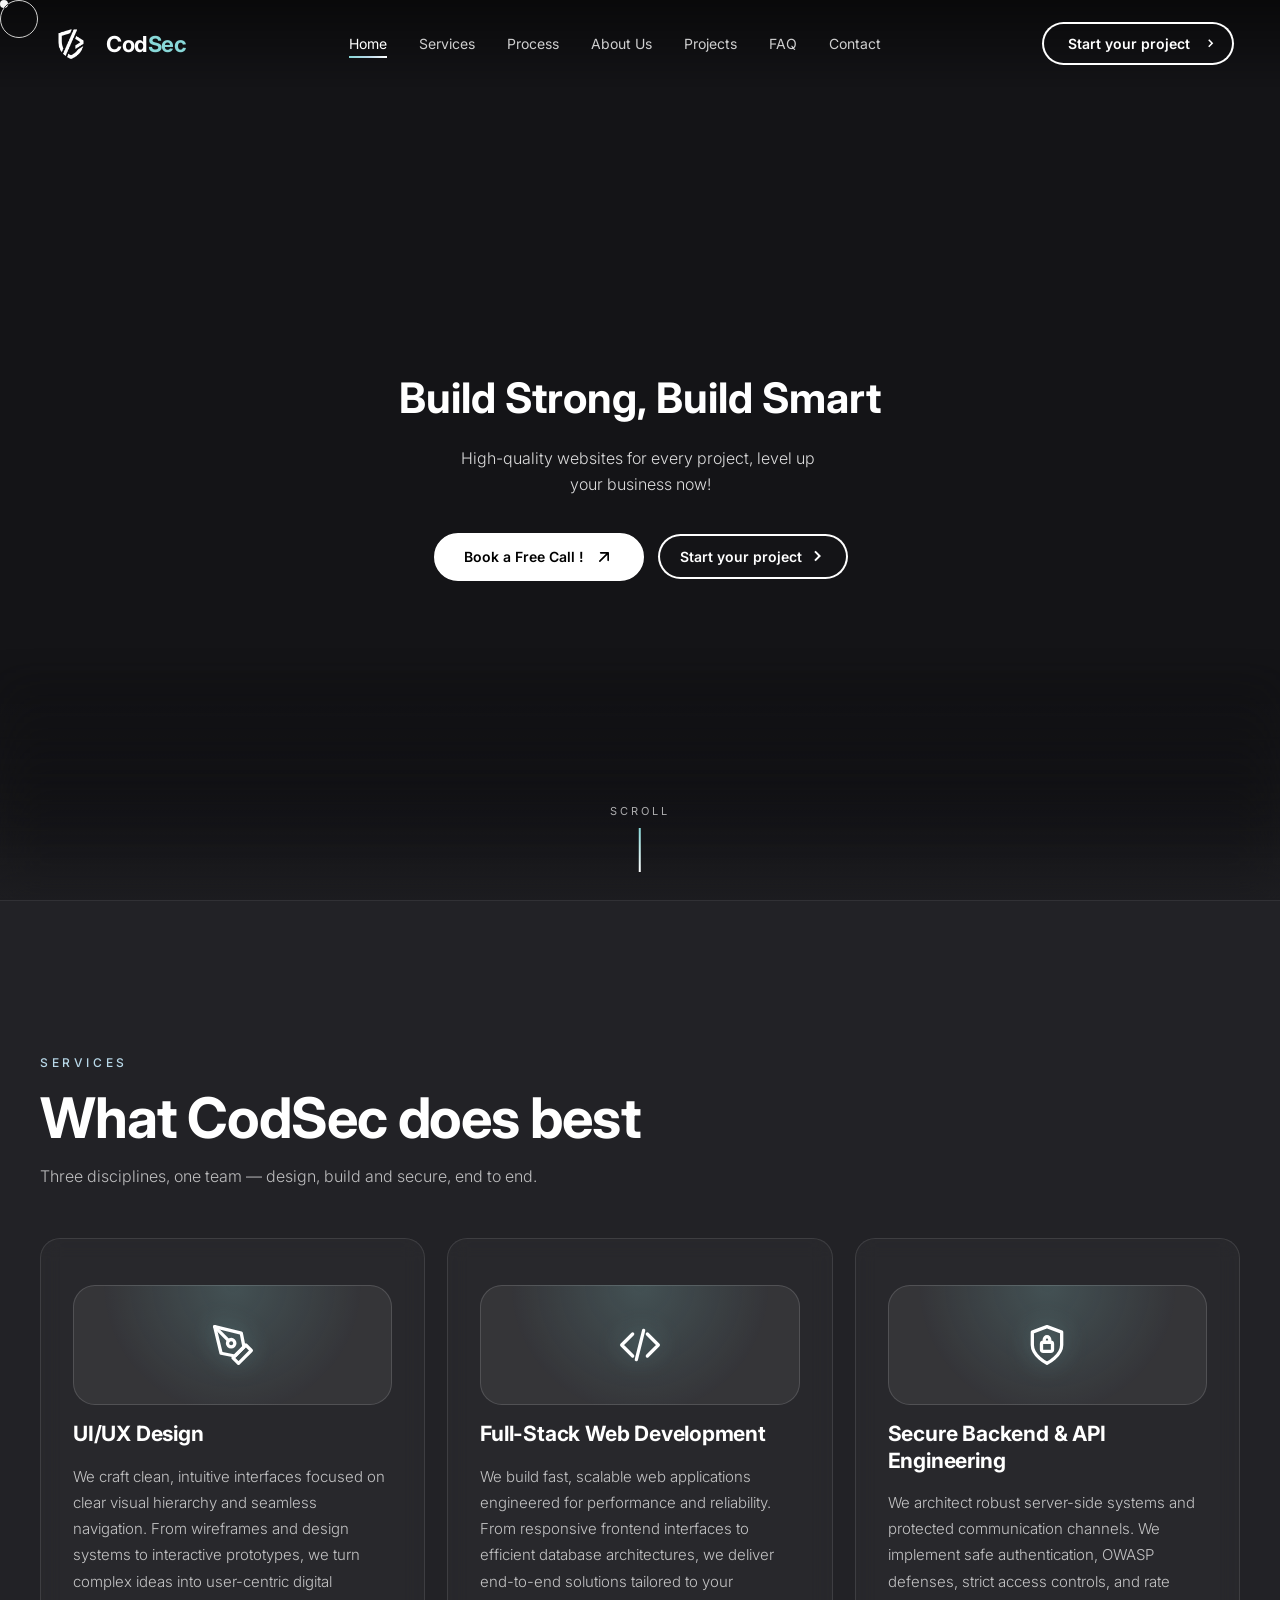
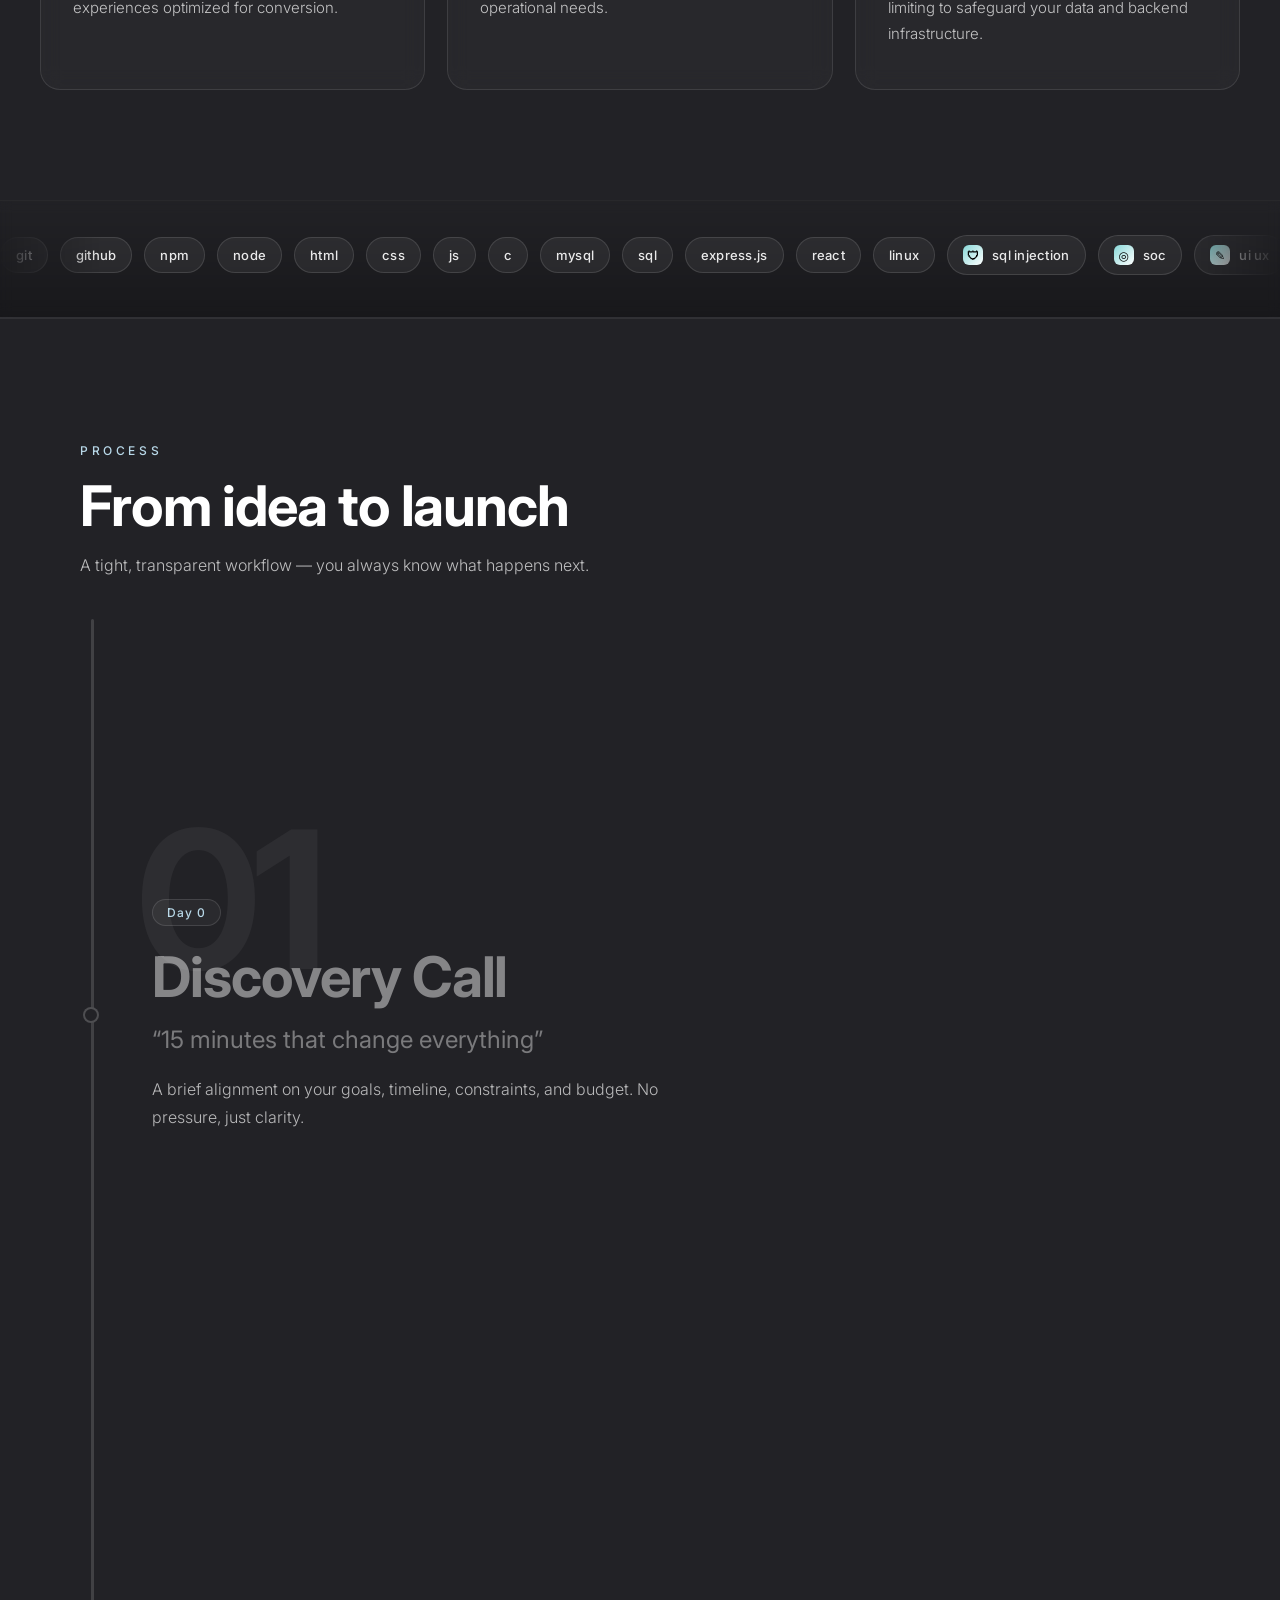
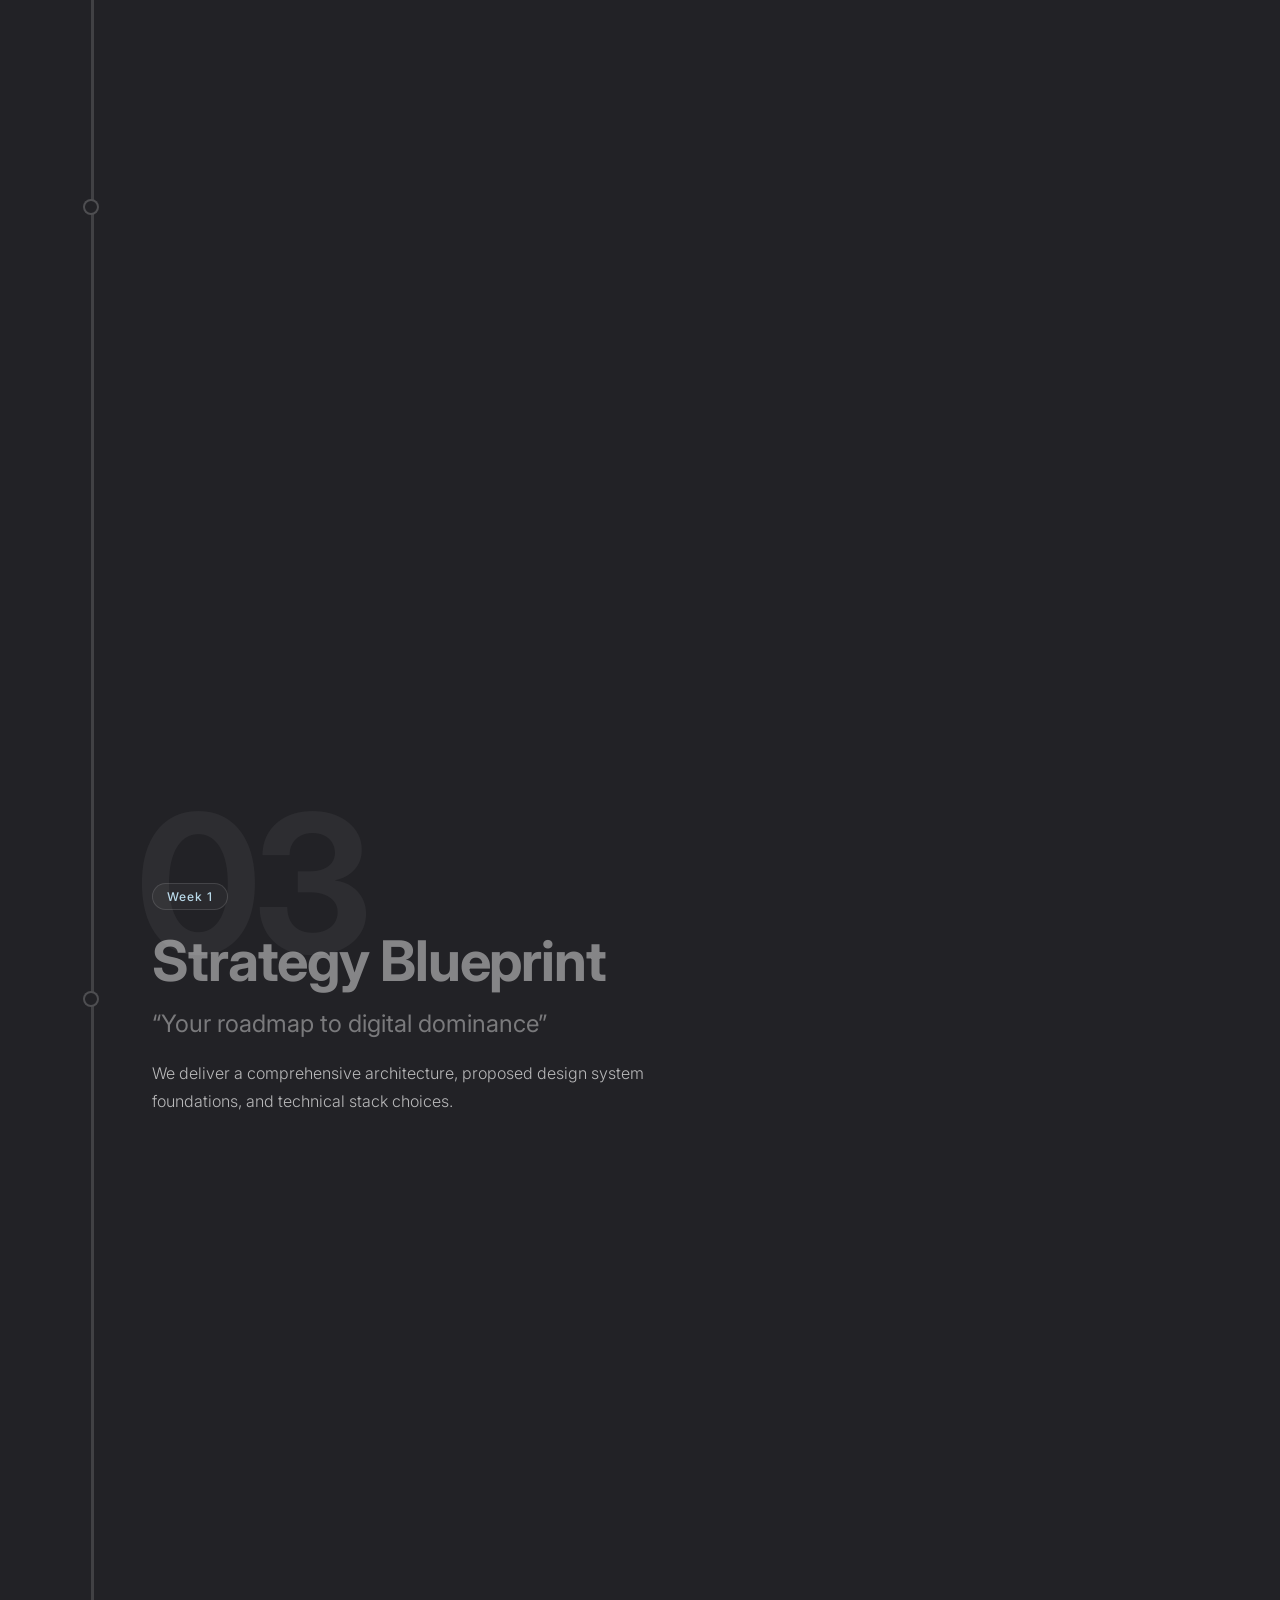
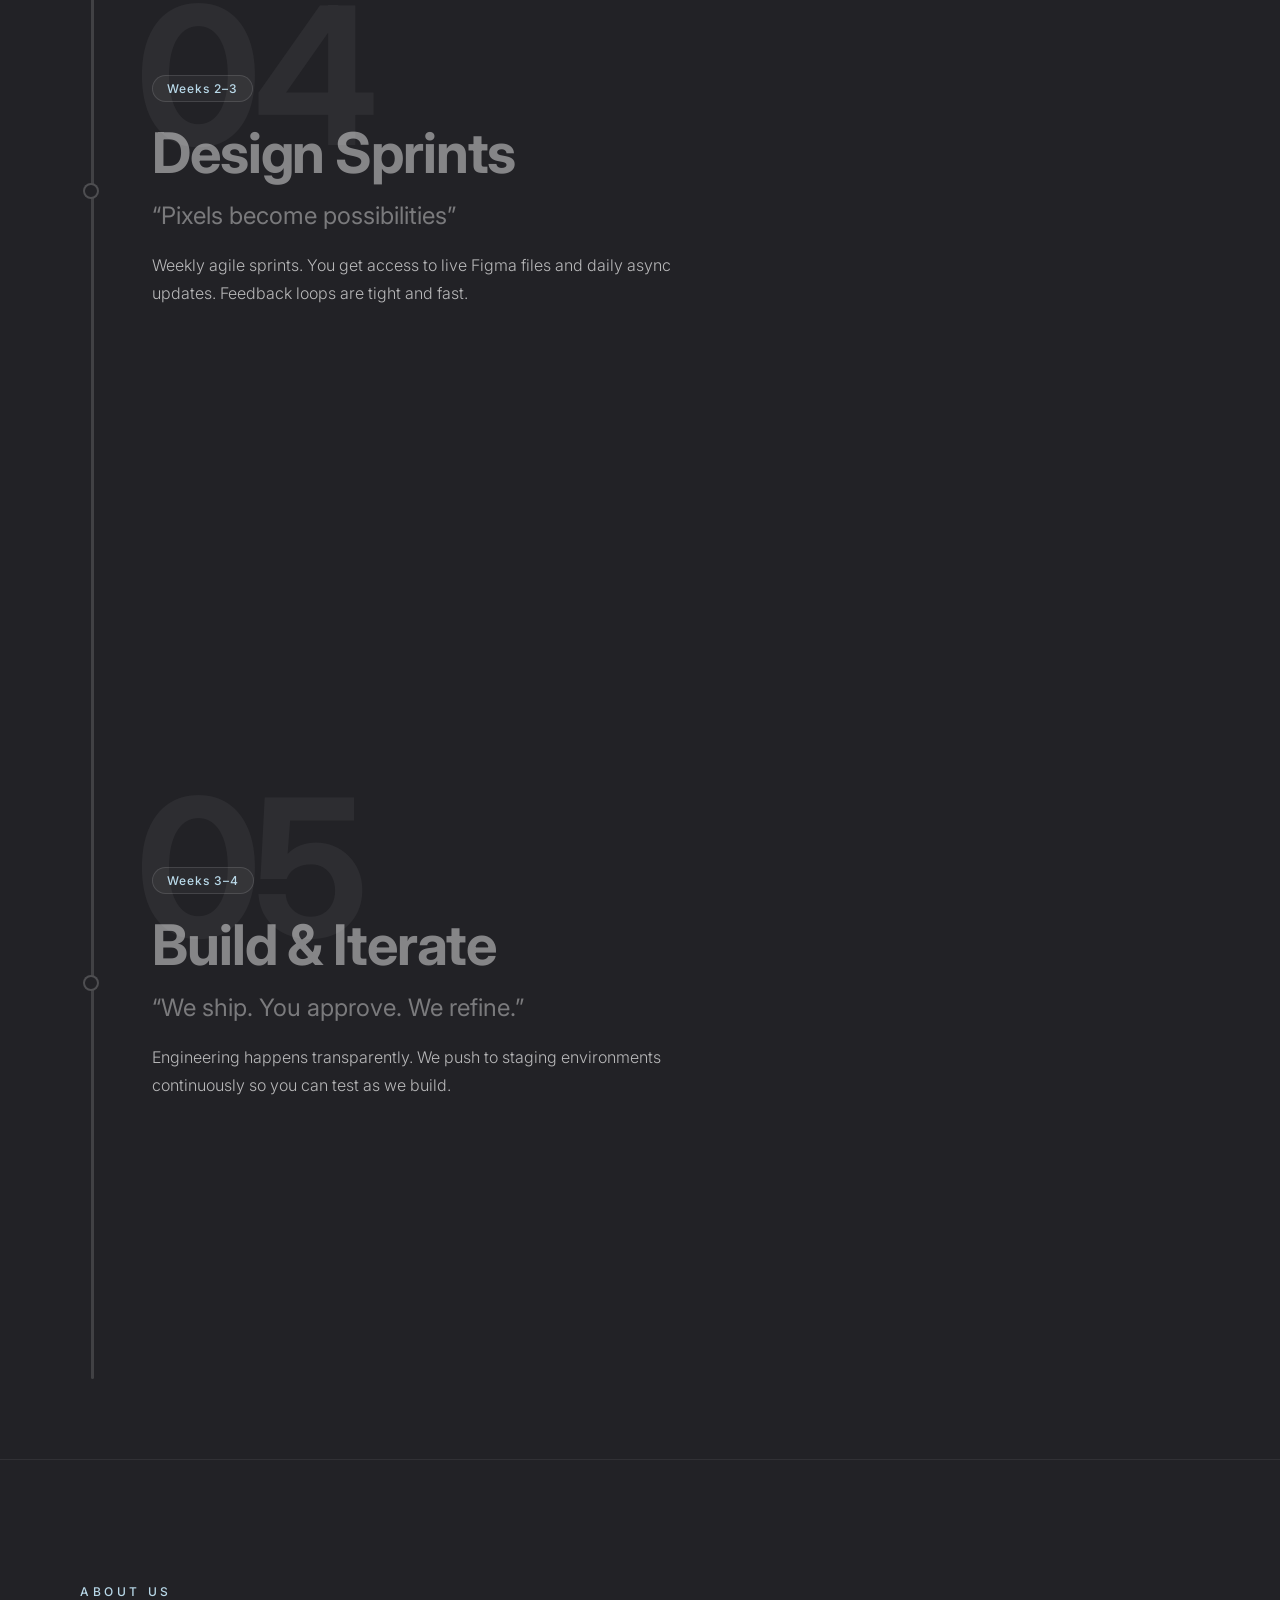
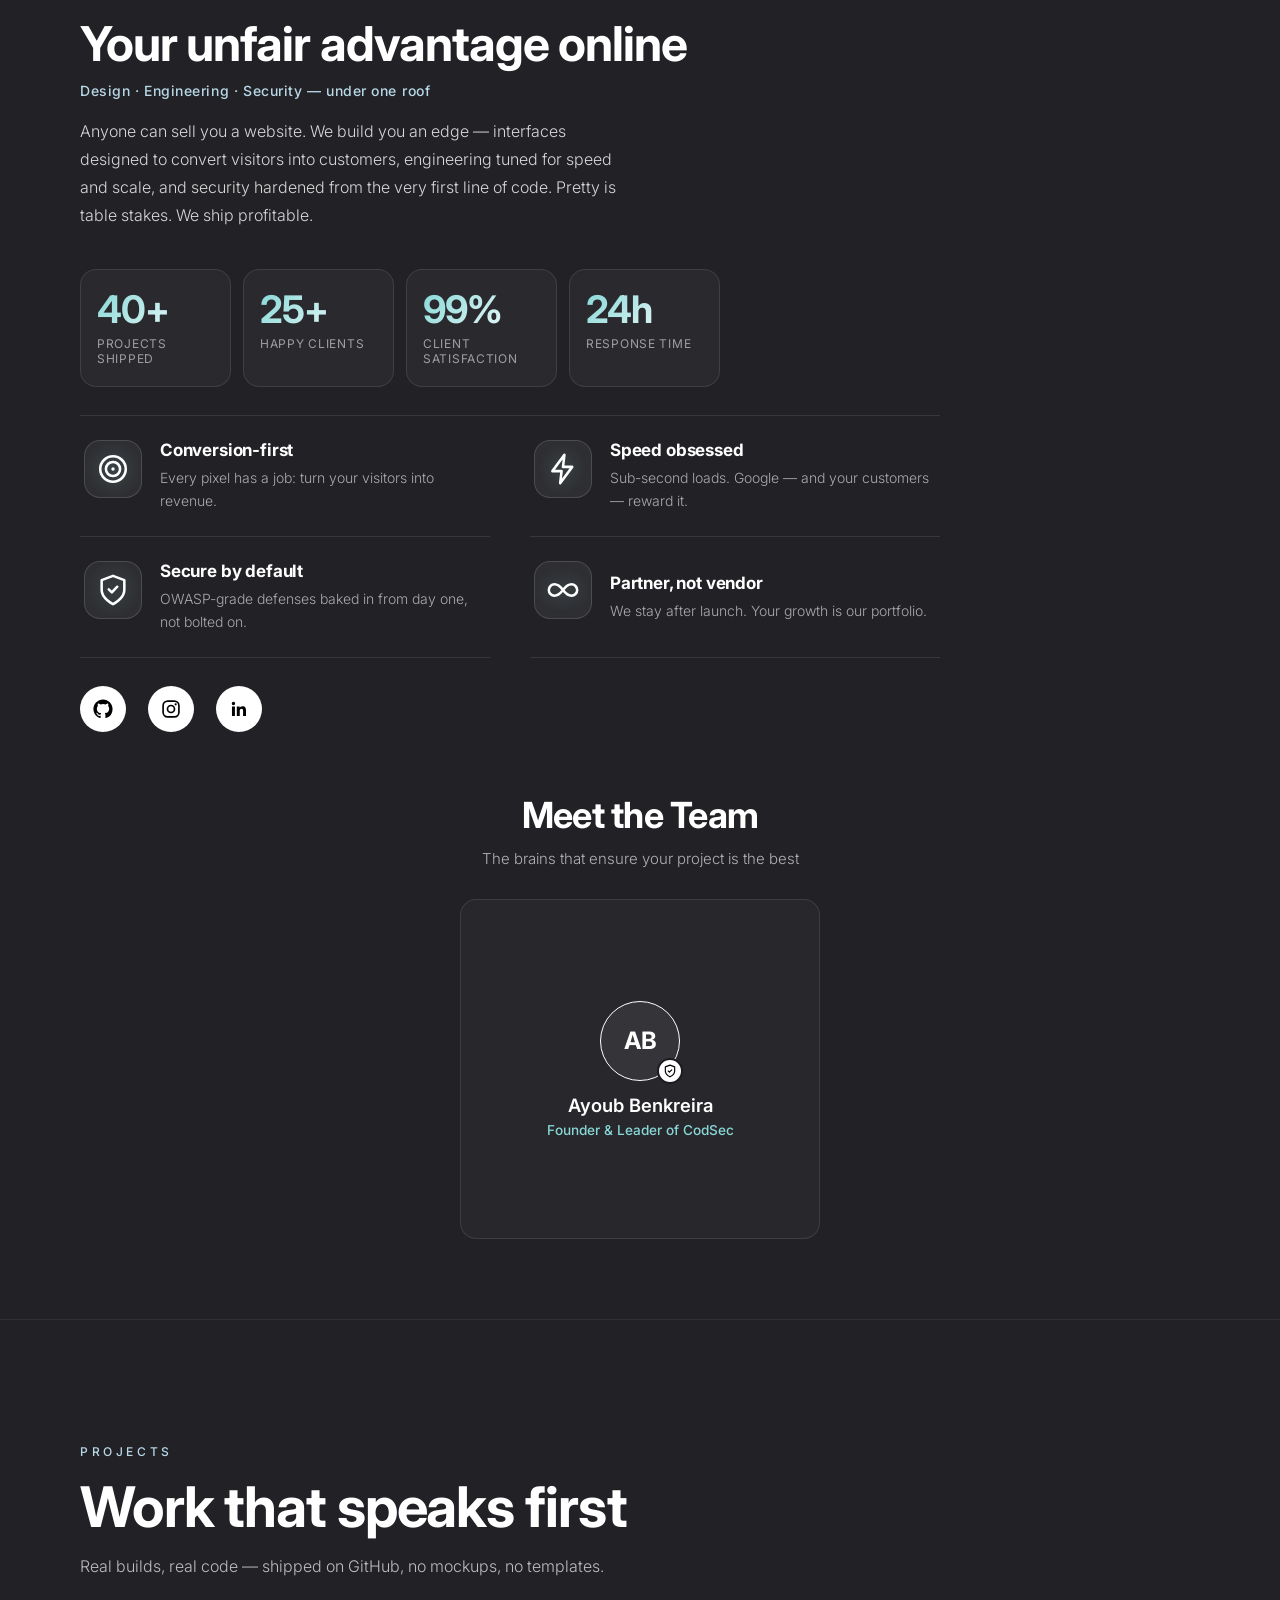
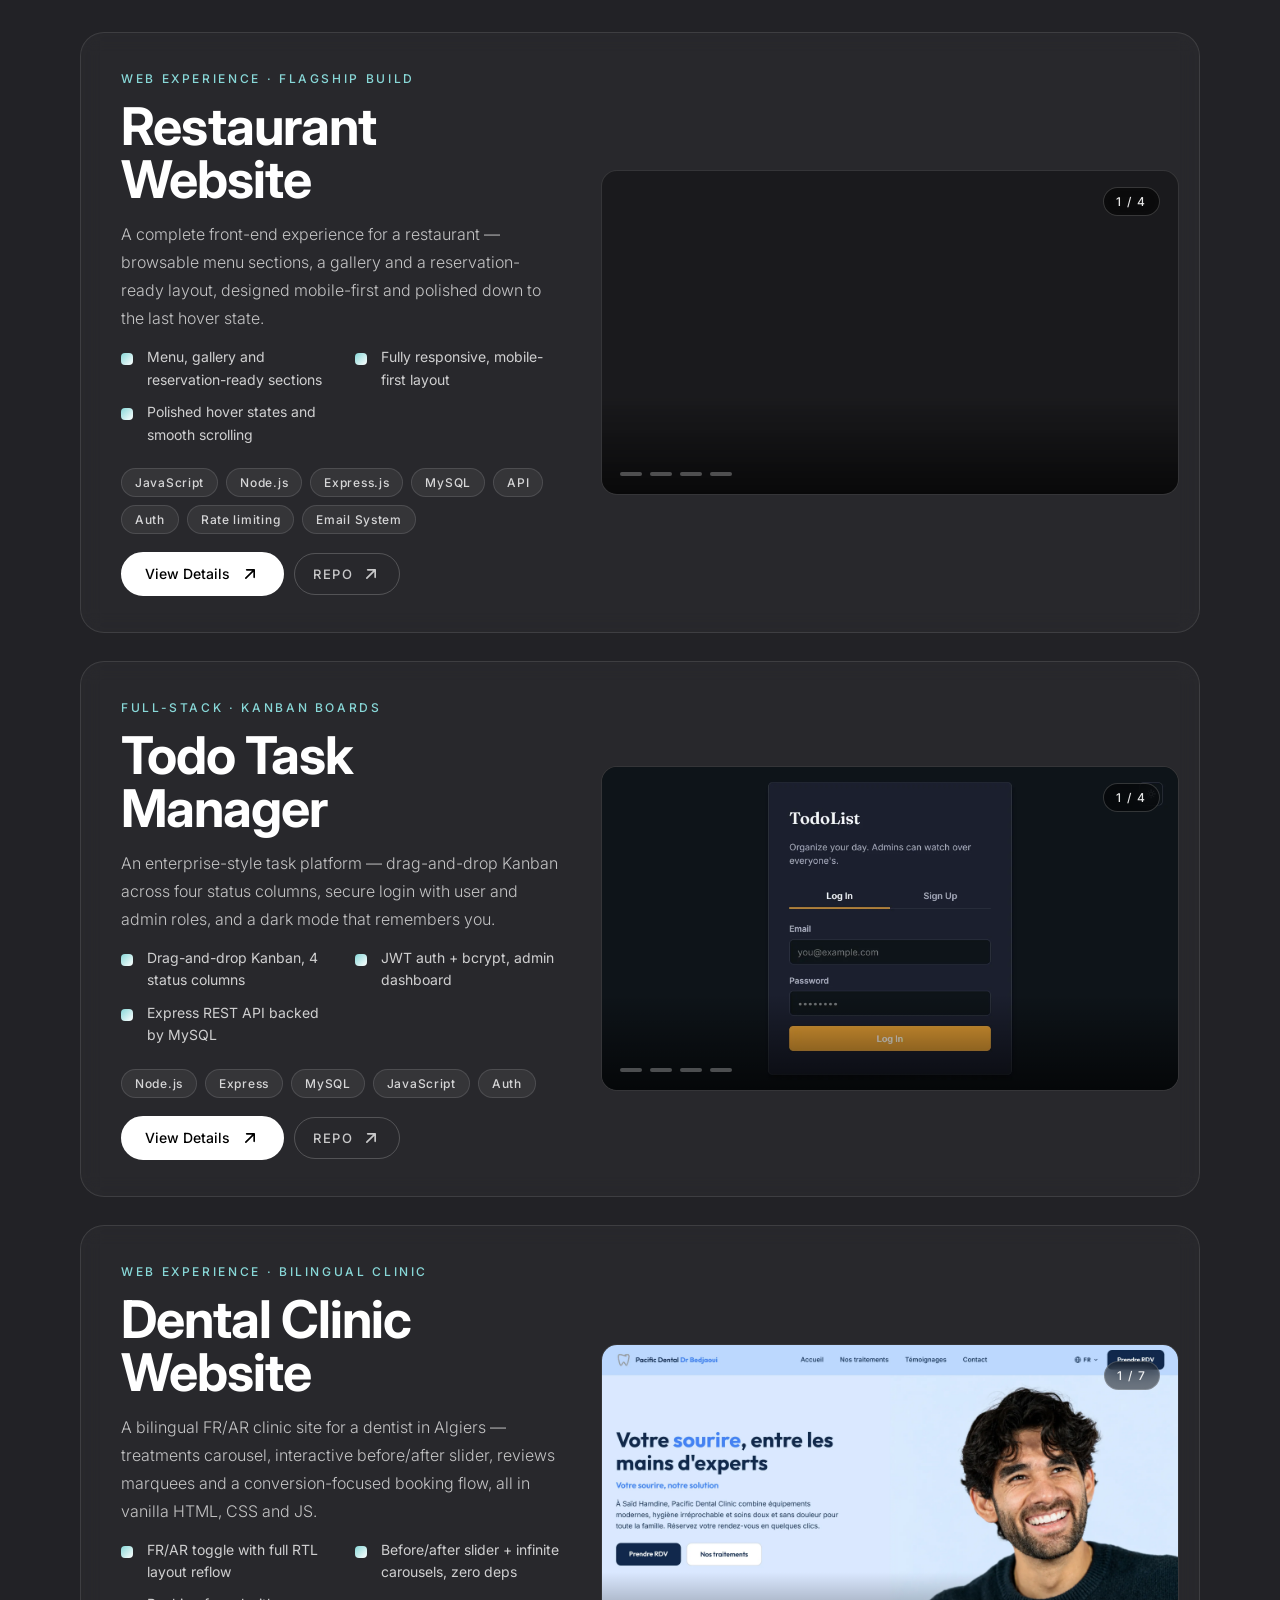
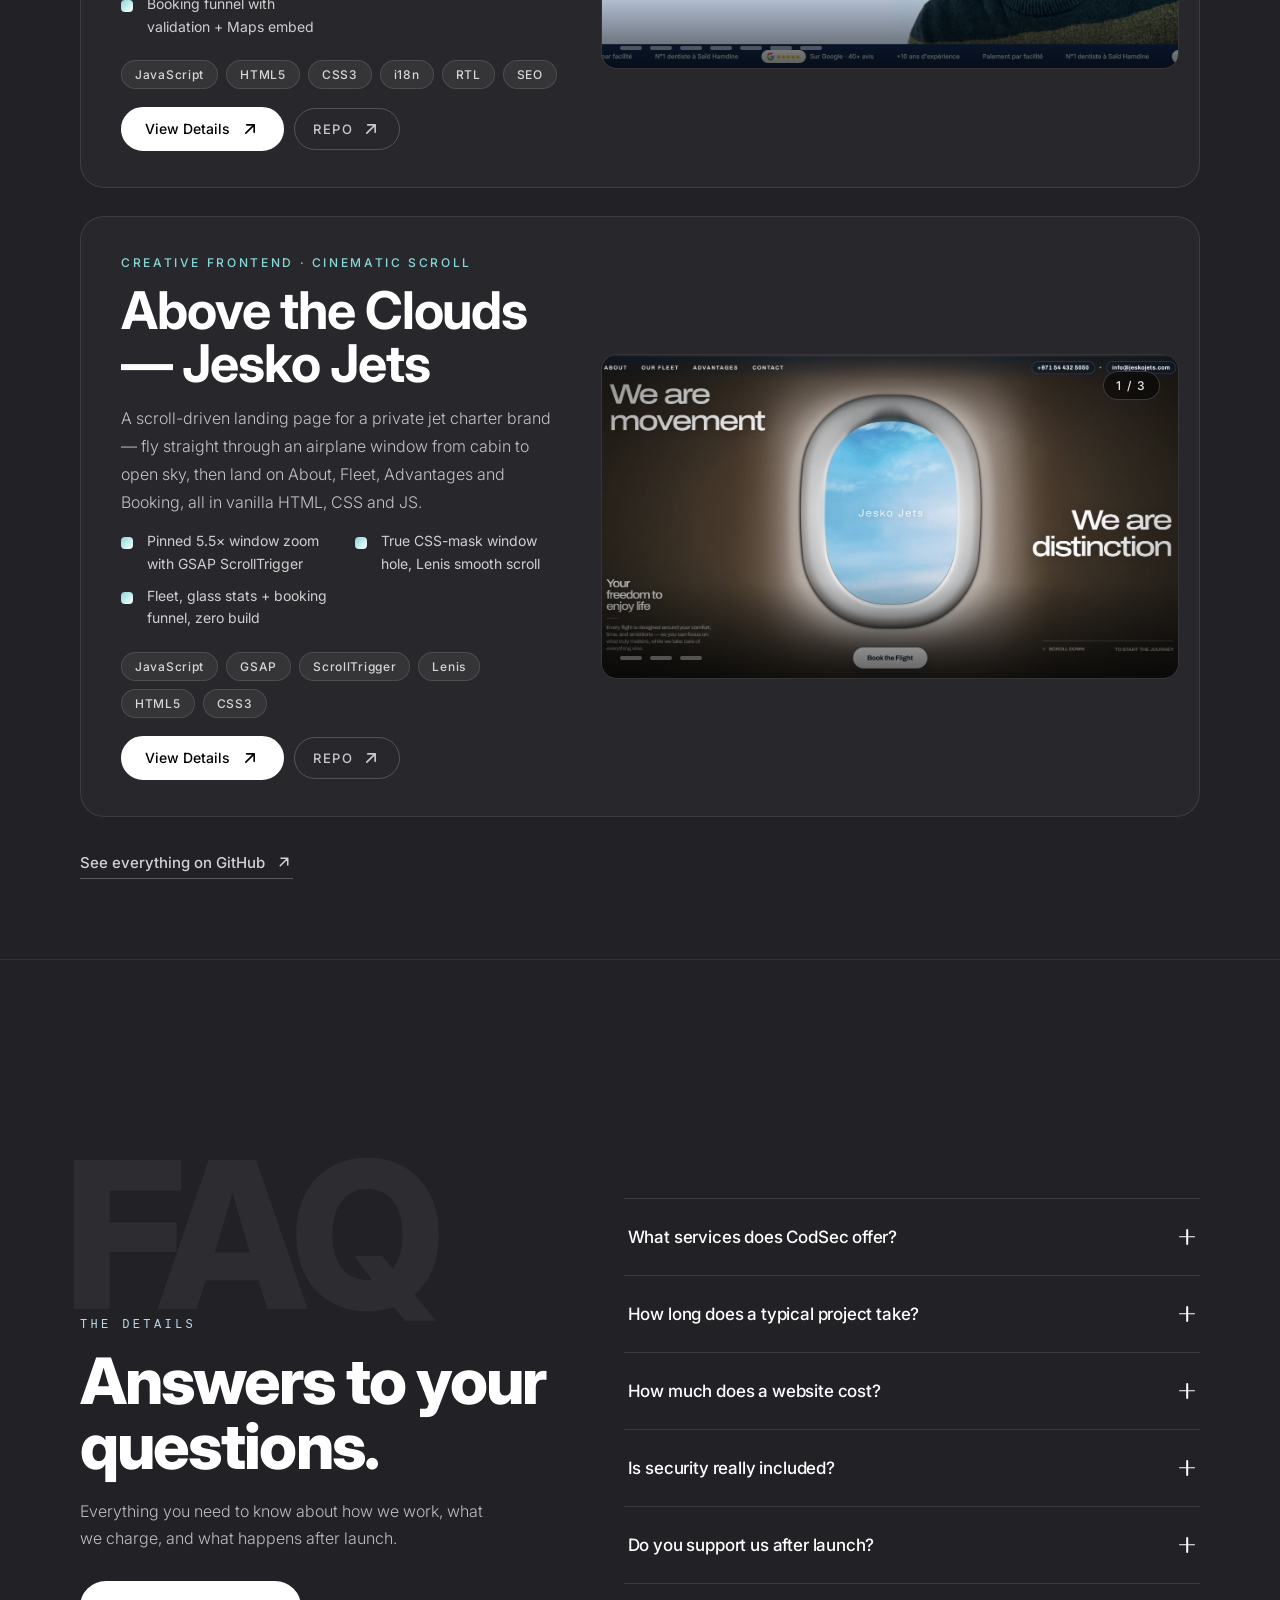
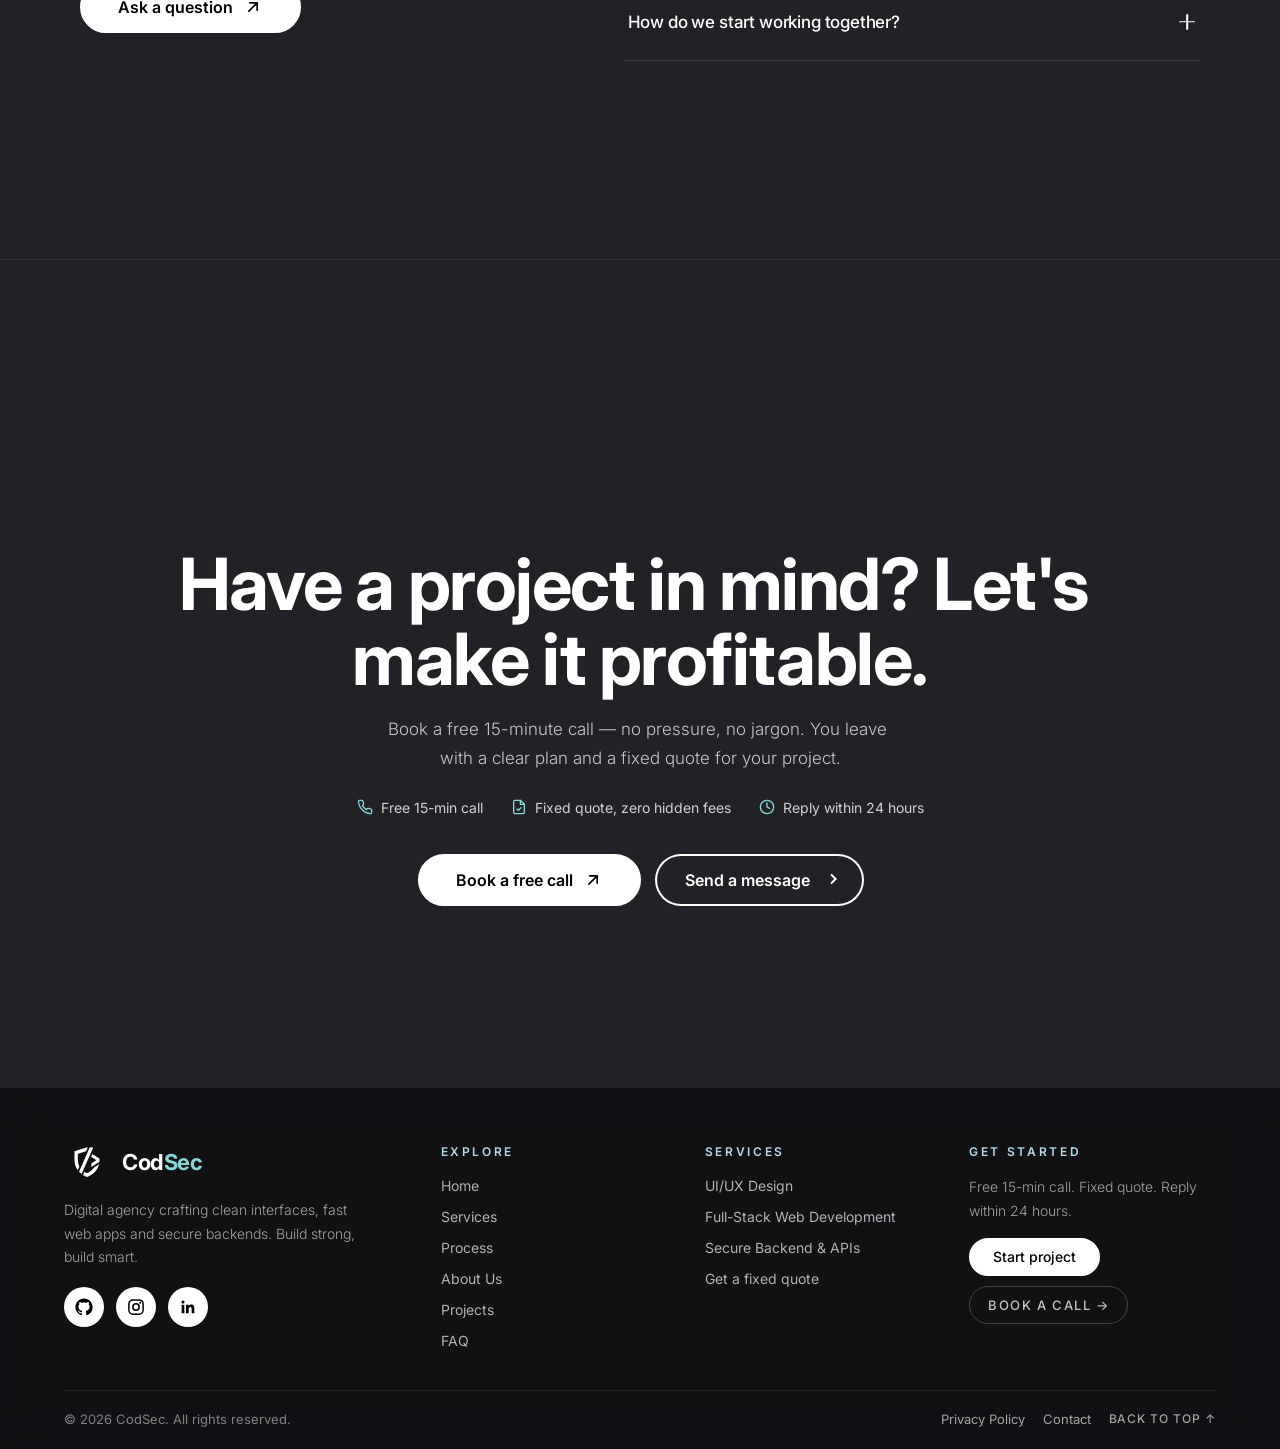
==== commit fdadd9c7: "add a project" ====
--- a/index.html
+++ b/index.html
@@ -1244,6 +1244,106 @@
                     <a
                       class="project-link"
                       href="https://github.com/ayoubcoding111/Dentiste"
+                      target="_blank"
+                      rel="noopener"
+                      >Repo
+                      <svg
+                        class="project-arrow"
+                        viewBox="0 0 24 24"
+                        fill="none"
+                        stroke="currentColor"
+                        stroke-width="2"
+                        stroke-linecap="round"
+                        stroke-linejoin="round"
+                        aria-hidden="true"
+                        width="20"
+                        height="20"
+                      >
+                        <path d="M7 17 17 7M8 7h9v9" />
+                      </svg>
+                    </a>
+                  </span>
+                </div>
+              </div>
+            </article>
+            <article class="project-card has-gallery" data-animate="fade-up">
+              <div
+                class="project-visual gallery"
+                data-gallery
+                data-details-href="./project-sky.html"
+                title="Open Above the Clouds details"
+              >
+                <img decoding="async"
+                  src="assets/screenshot-hero.png"
+                  alt="Above the Clouds hero — cabin window zoom into the sky"
+                  class="gallery-img is-active"
+                  loading="lazy"
+                />
+                <img decoding="async"
+                  src="assets/screenshot-advantages.png"
+                  alt="Above the Clouds advantages — glass cards over the sky"
+                  class="gallery-img"
+                  loading="lazy"
+                />
+                <img decoding="async"
+                  src="assets/screenshot-booking.png"
+                  alt="Above the Clouds booking — Gulfstream 650ER contact form"
+                  class="gallery-img"
+                  loading="lazy"
+                />
+                <div class="gallery-dots" aria-hidden="true">
+                  <span class="gallery-dot is-active"></span>
+                  <span class="gallery-dot"></span>
+                  <span class="gallery-dot"></span>
+                </div>
+                <span class="gallery-count" aria-hidden="true">1 / 3</span>
+              </div>
+              <div class="project-body">
+                <span class="project-kicker"
+                  >Creative Frontend · Cinematic Scroll</span
+                >
+                <a class="project-title" href="./project-sky.html"
+                  >Above the Clouds — Jesko Jets</a
+                >
+                <p class="project-desc">
+                  A scroll-driven landing page for a private jet charter brand —
+                  fly straight through an airplane window from cabin to open
+                  sky, then land on About, Fleet, Advantages and Booking, all
+                  in vanilla HTML, CSS and JS.
+                </p>
+                <ul class="project-points">
+                  <li>Pinned 5.5× window zoom with GSAP ScrollTrigger</li>
+                  <li>True CSS-mask window hole, Lenis smooth scroll</li>
+                  <li>Fleet, glass stats + booking funnel, zero build</li>
+                </ul>
+                <div class="project-foot">
+                  <span class="project-tags"
+                    ><span>JavaScript</span><span>GSAP</span><span>ScrollTrigger</span
+                    ><span>Lenis</span><span>HTML5</span><span>CSS3</span></span
+                  >
+                  <span class="project-links">
+                    <a
+                      class="btn-white btn-white--sm"
+                      href="./project-sky.html"
+                      >View Details
+                      <svg
+                        class="project-arrow"
+                        viewBox="0 0 24 24"
+                        fill="none"
+                        stroke="currentColor"
+                        stroke-width="2"
+                        stroke-linecap="round"
+                        stroke-linejoin="round"
+                        aria-hidden="true"
+                        width="20"
+                        height="20"
+                      >
+                        <path d="M7 17 17 7M8 7h9v9" />
+                      </svg>
+                    </a>
+                    <a
+                      class="project-link"
+                      href="https://github.com/ayoubcoding111/sky"
                       target="_blank"
                       rel="noopener"
                       >Repo
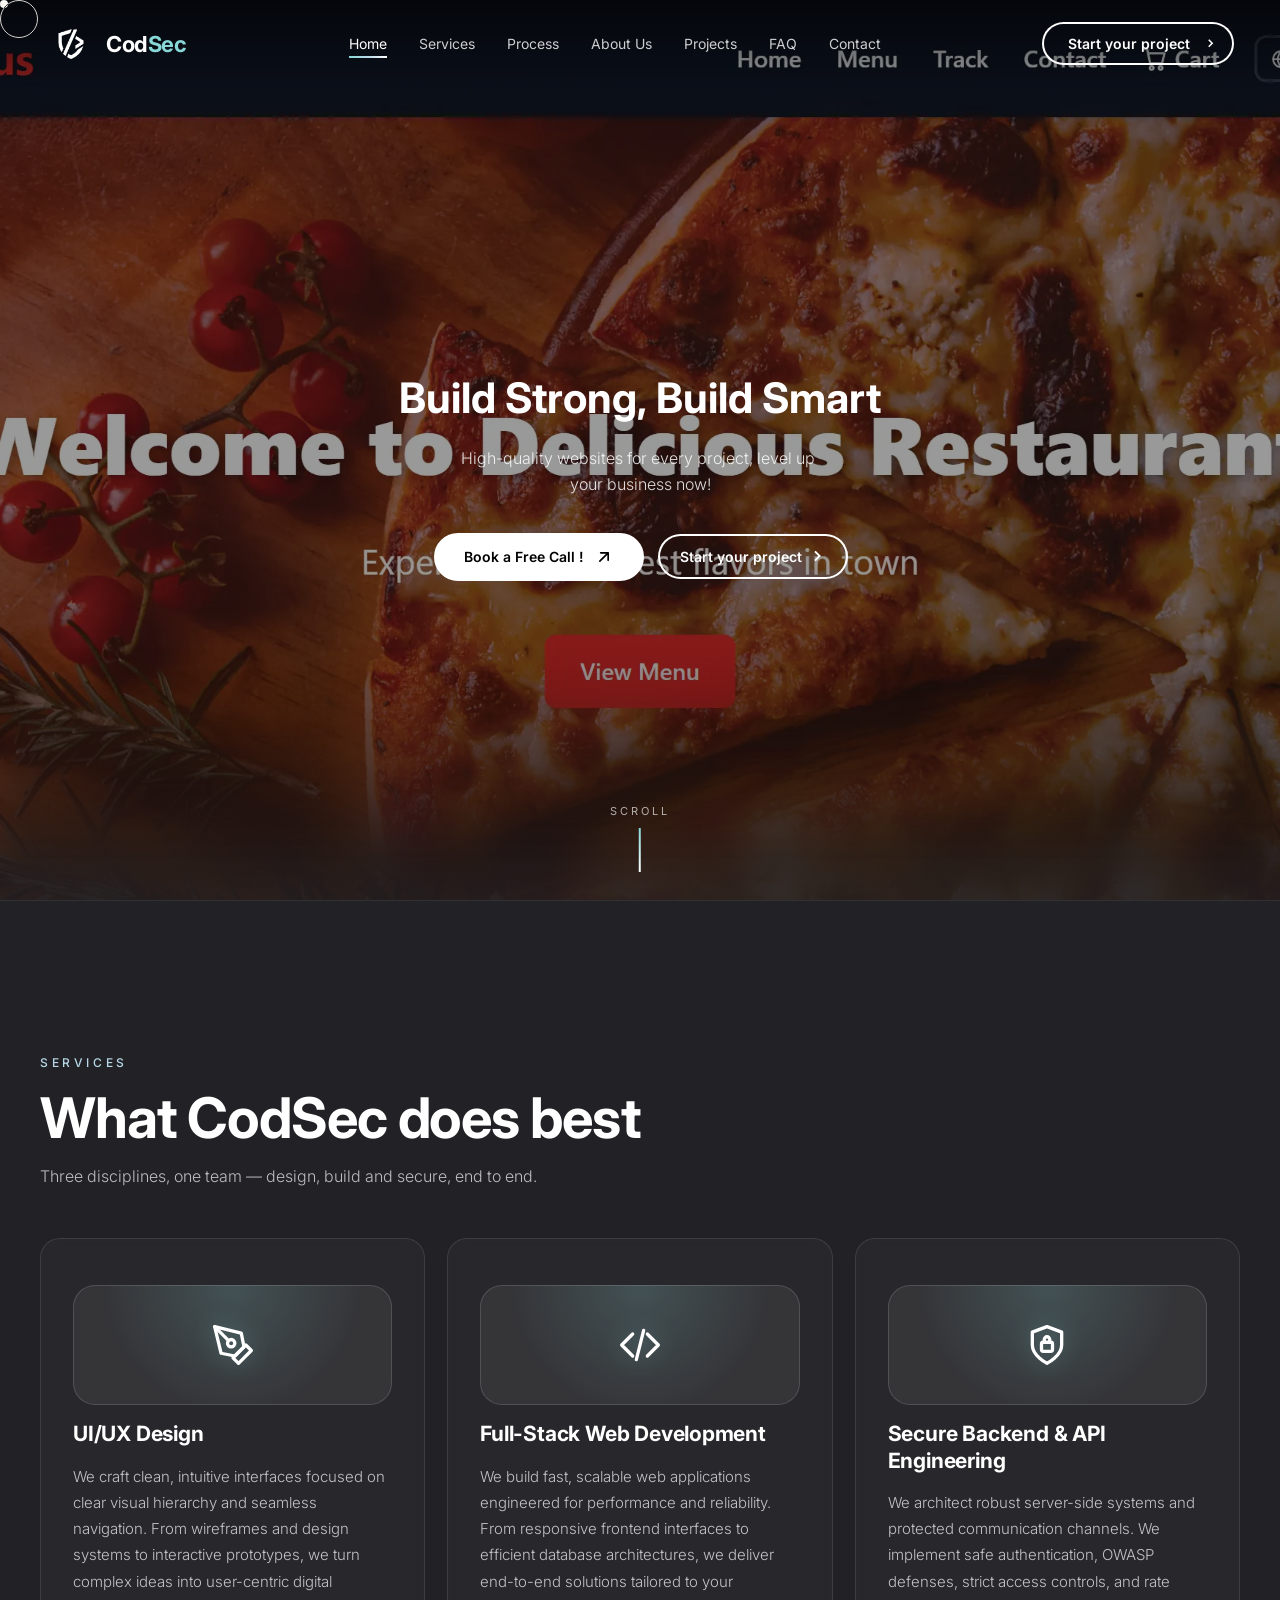
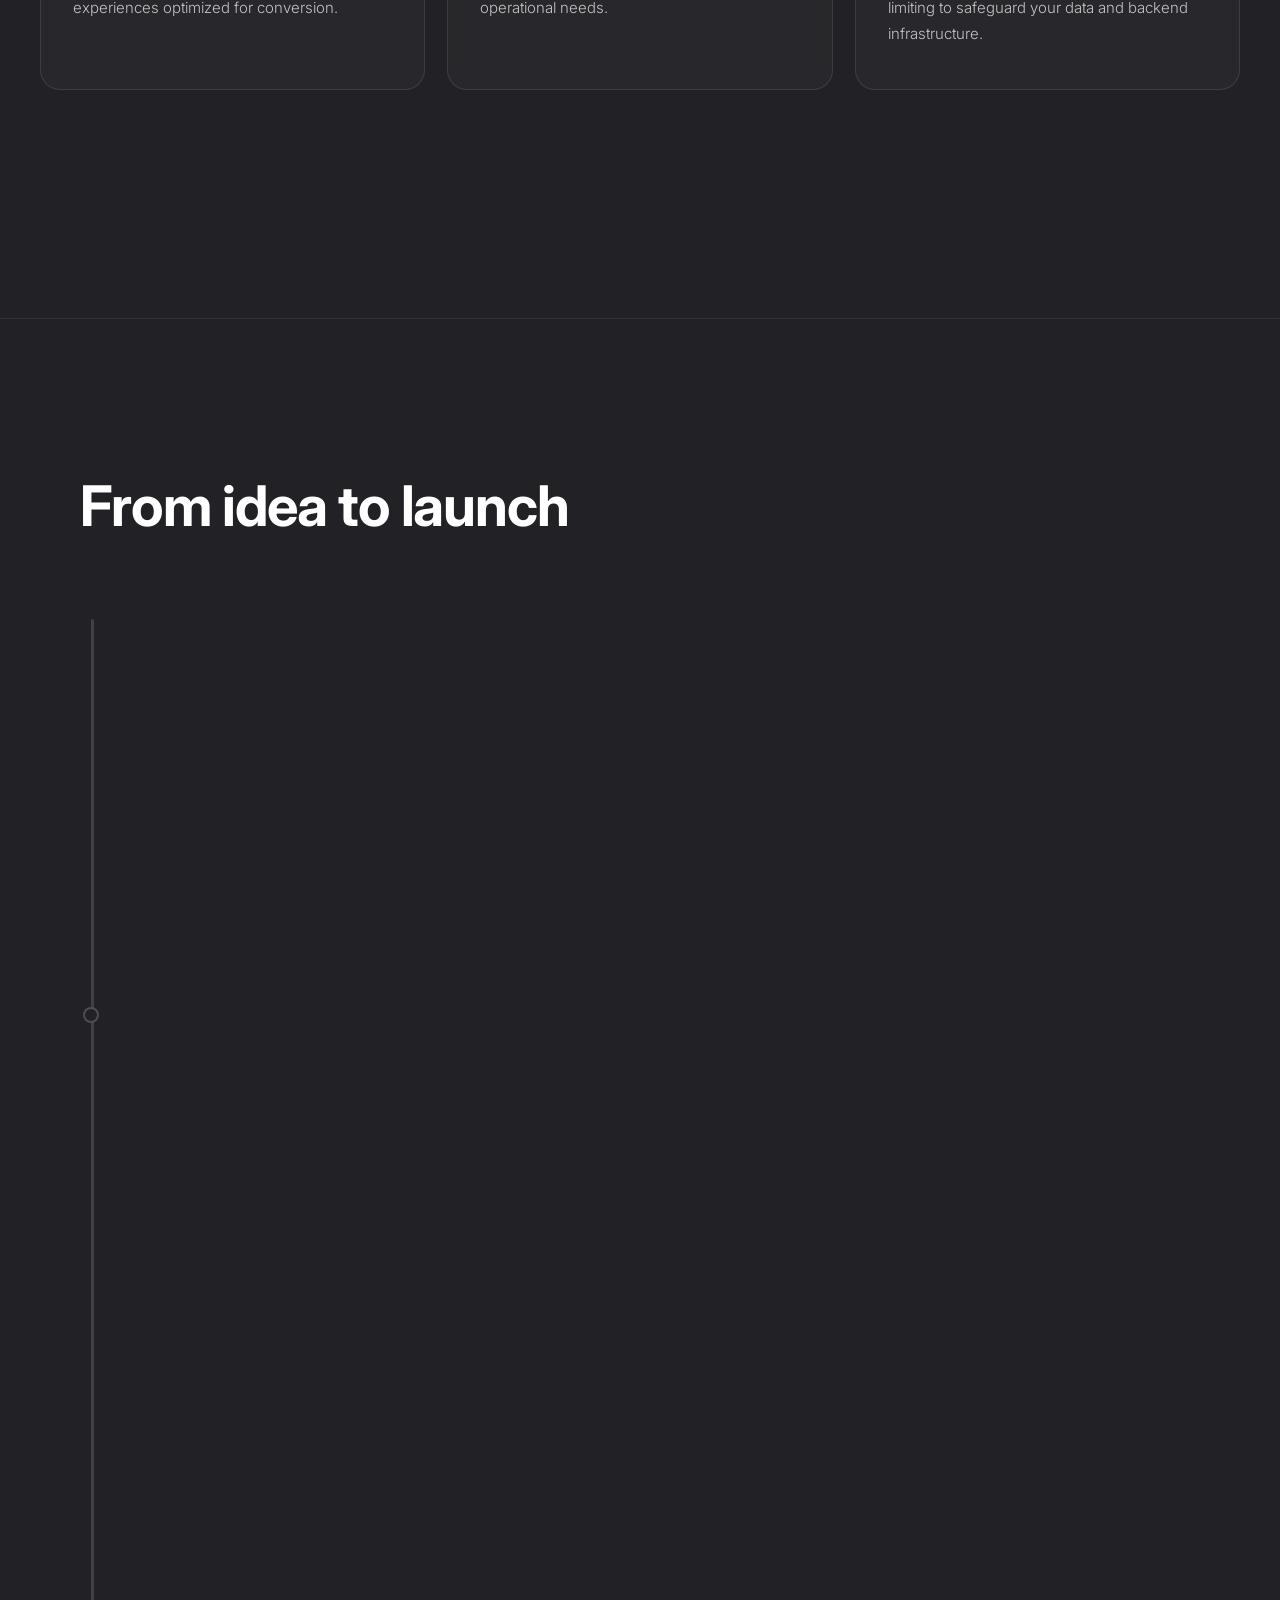
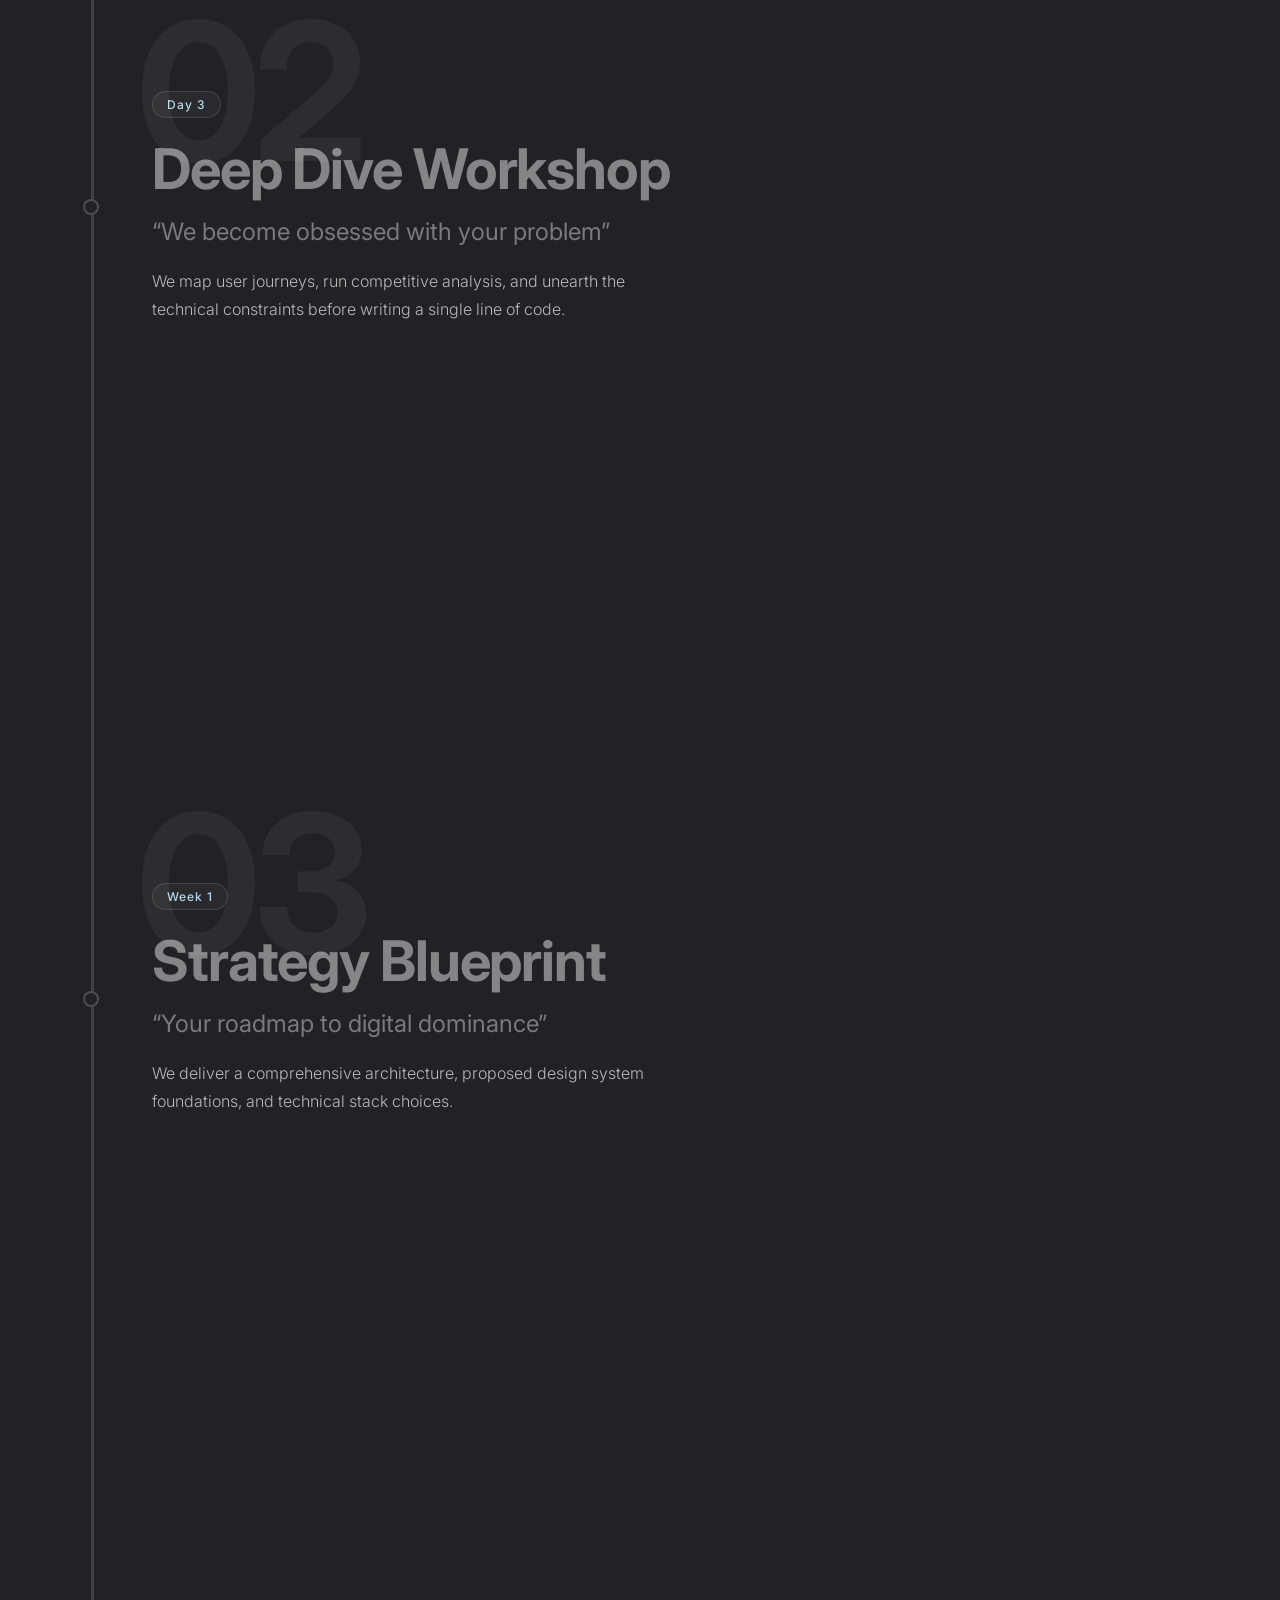
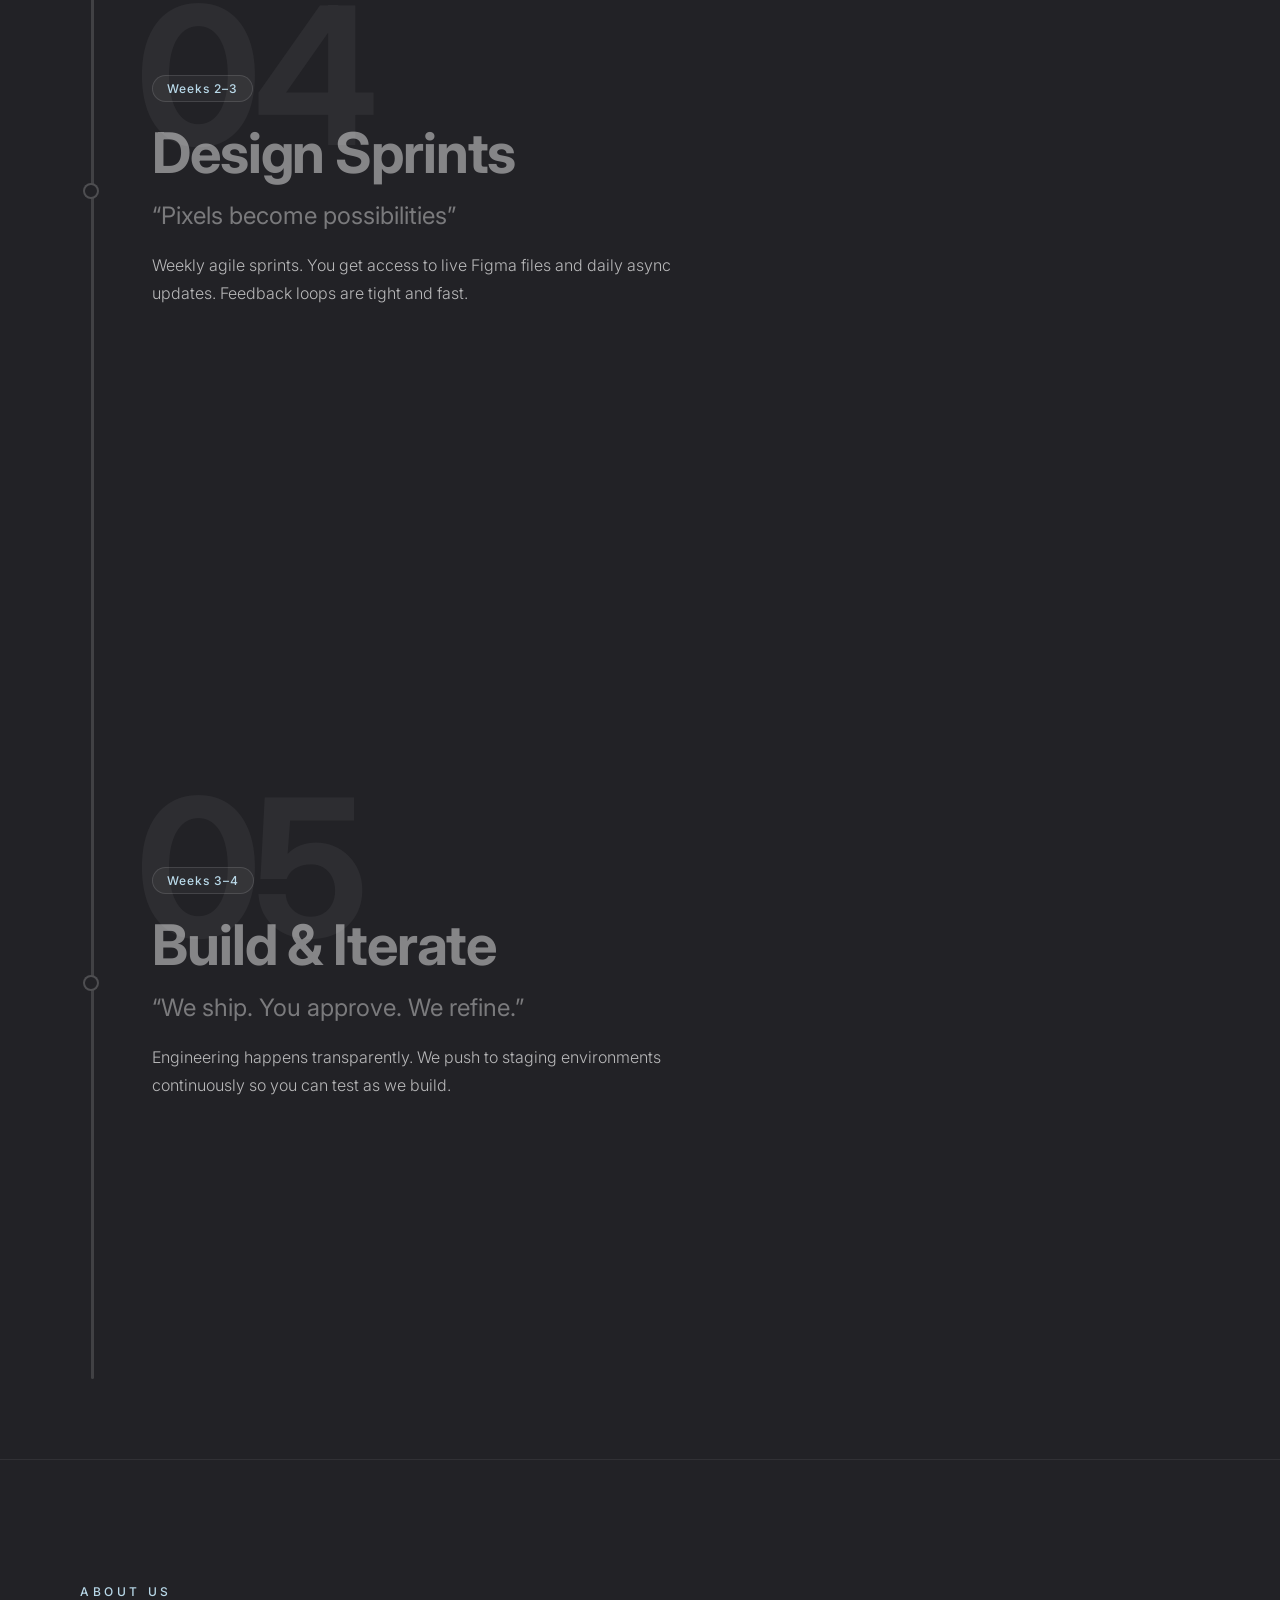
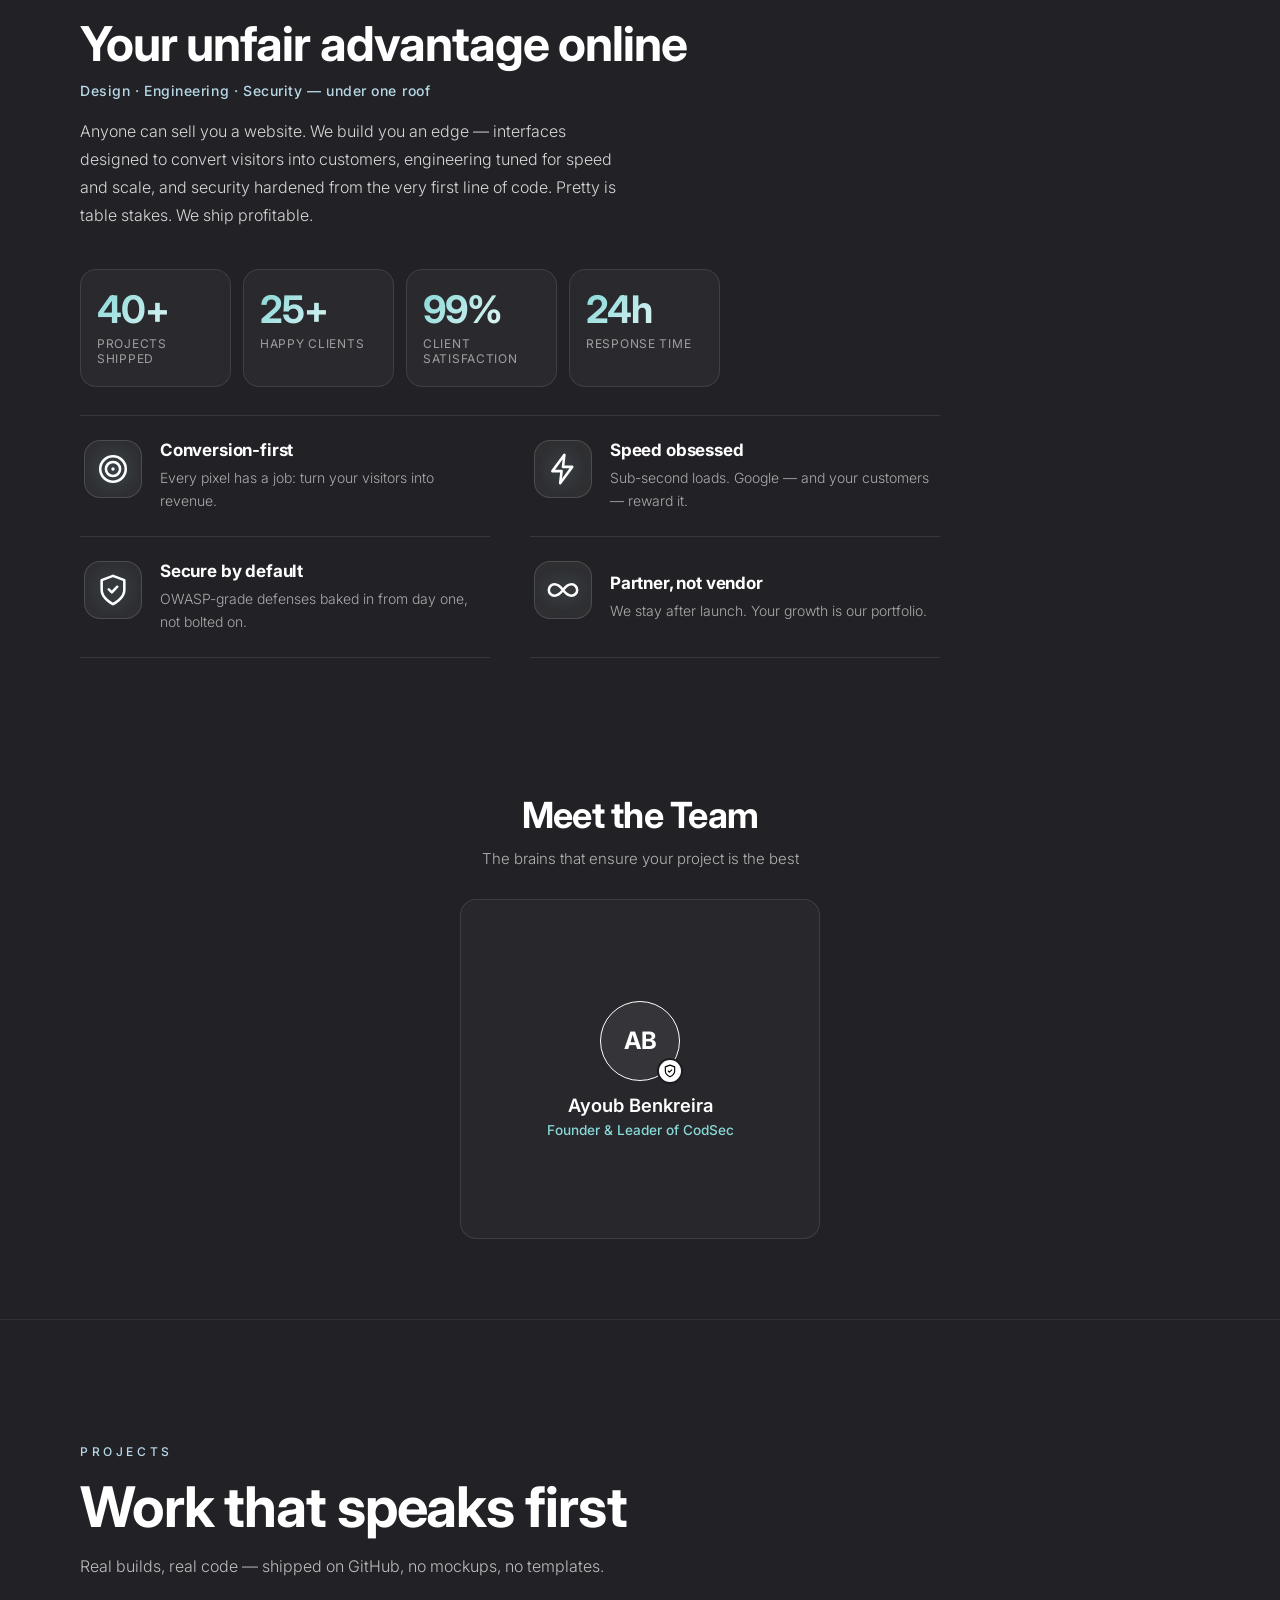
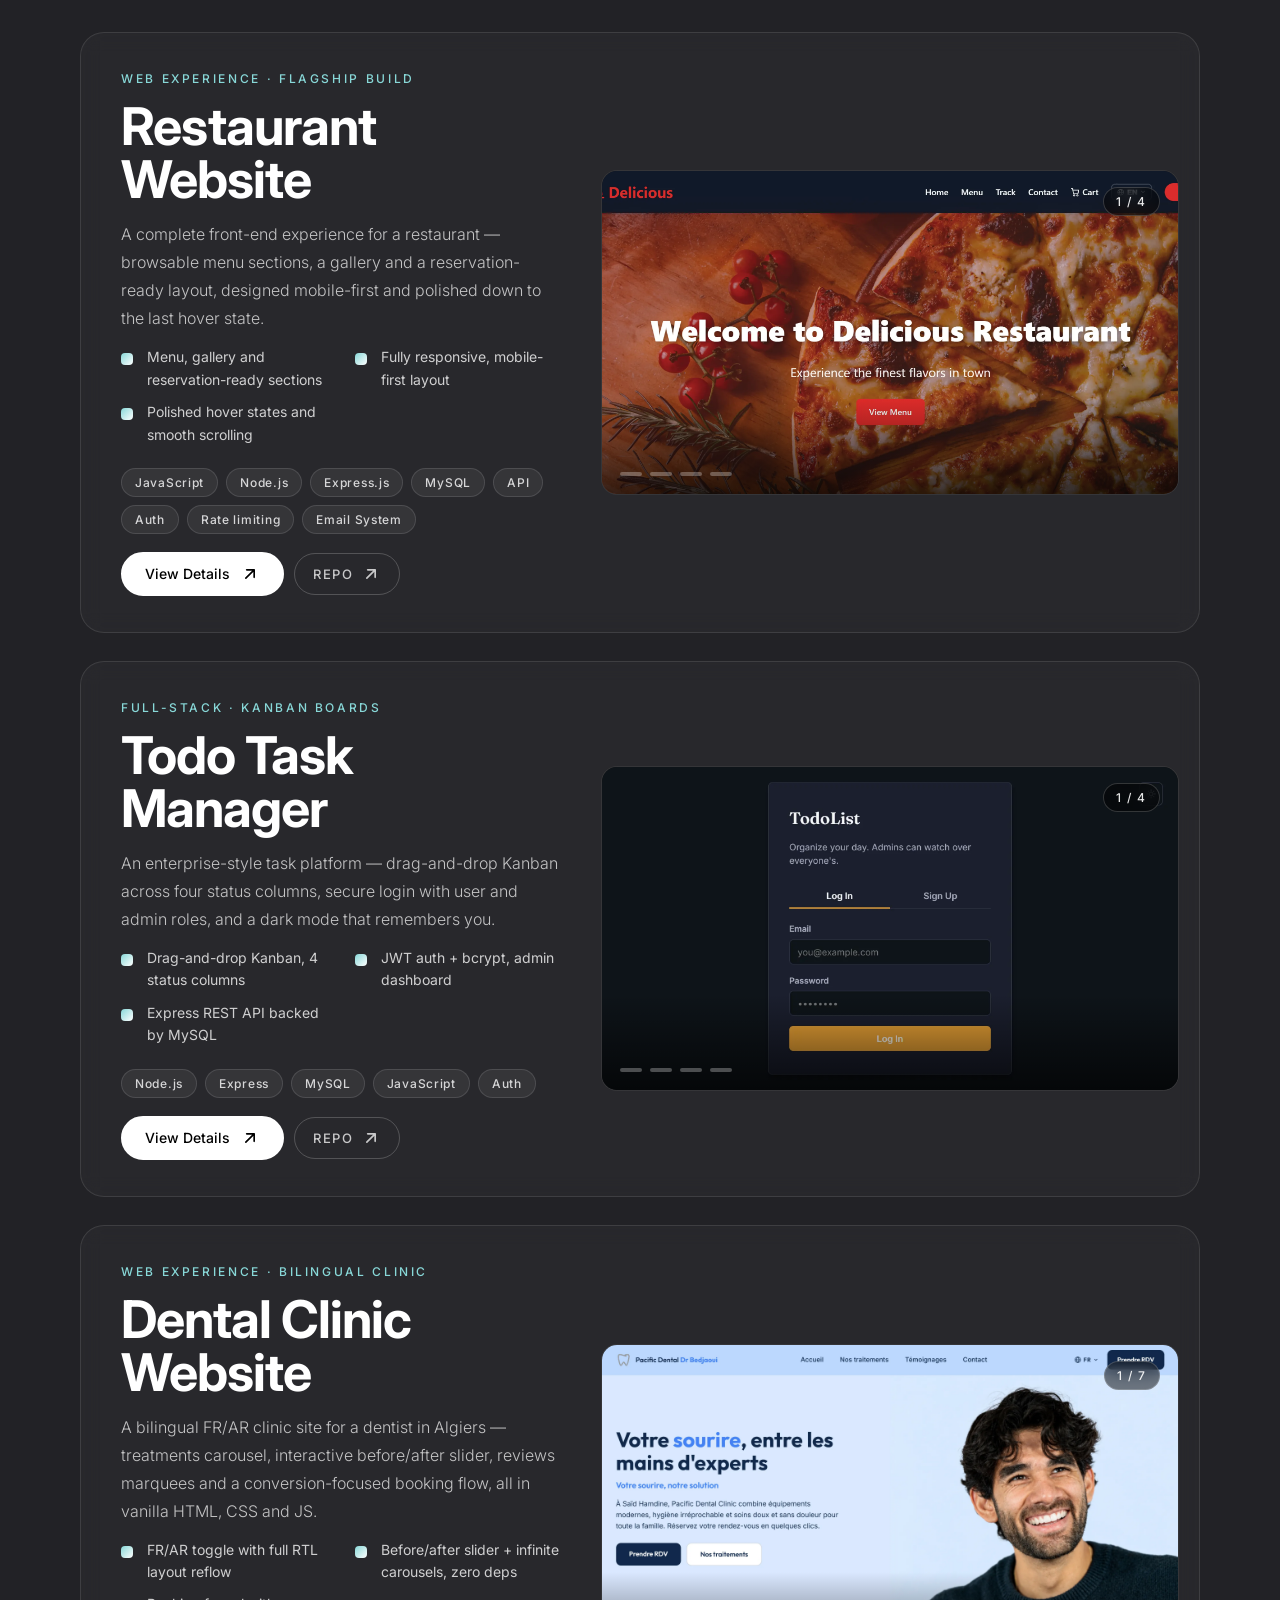
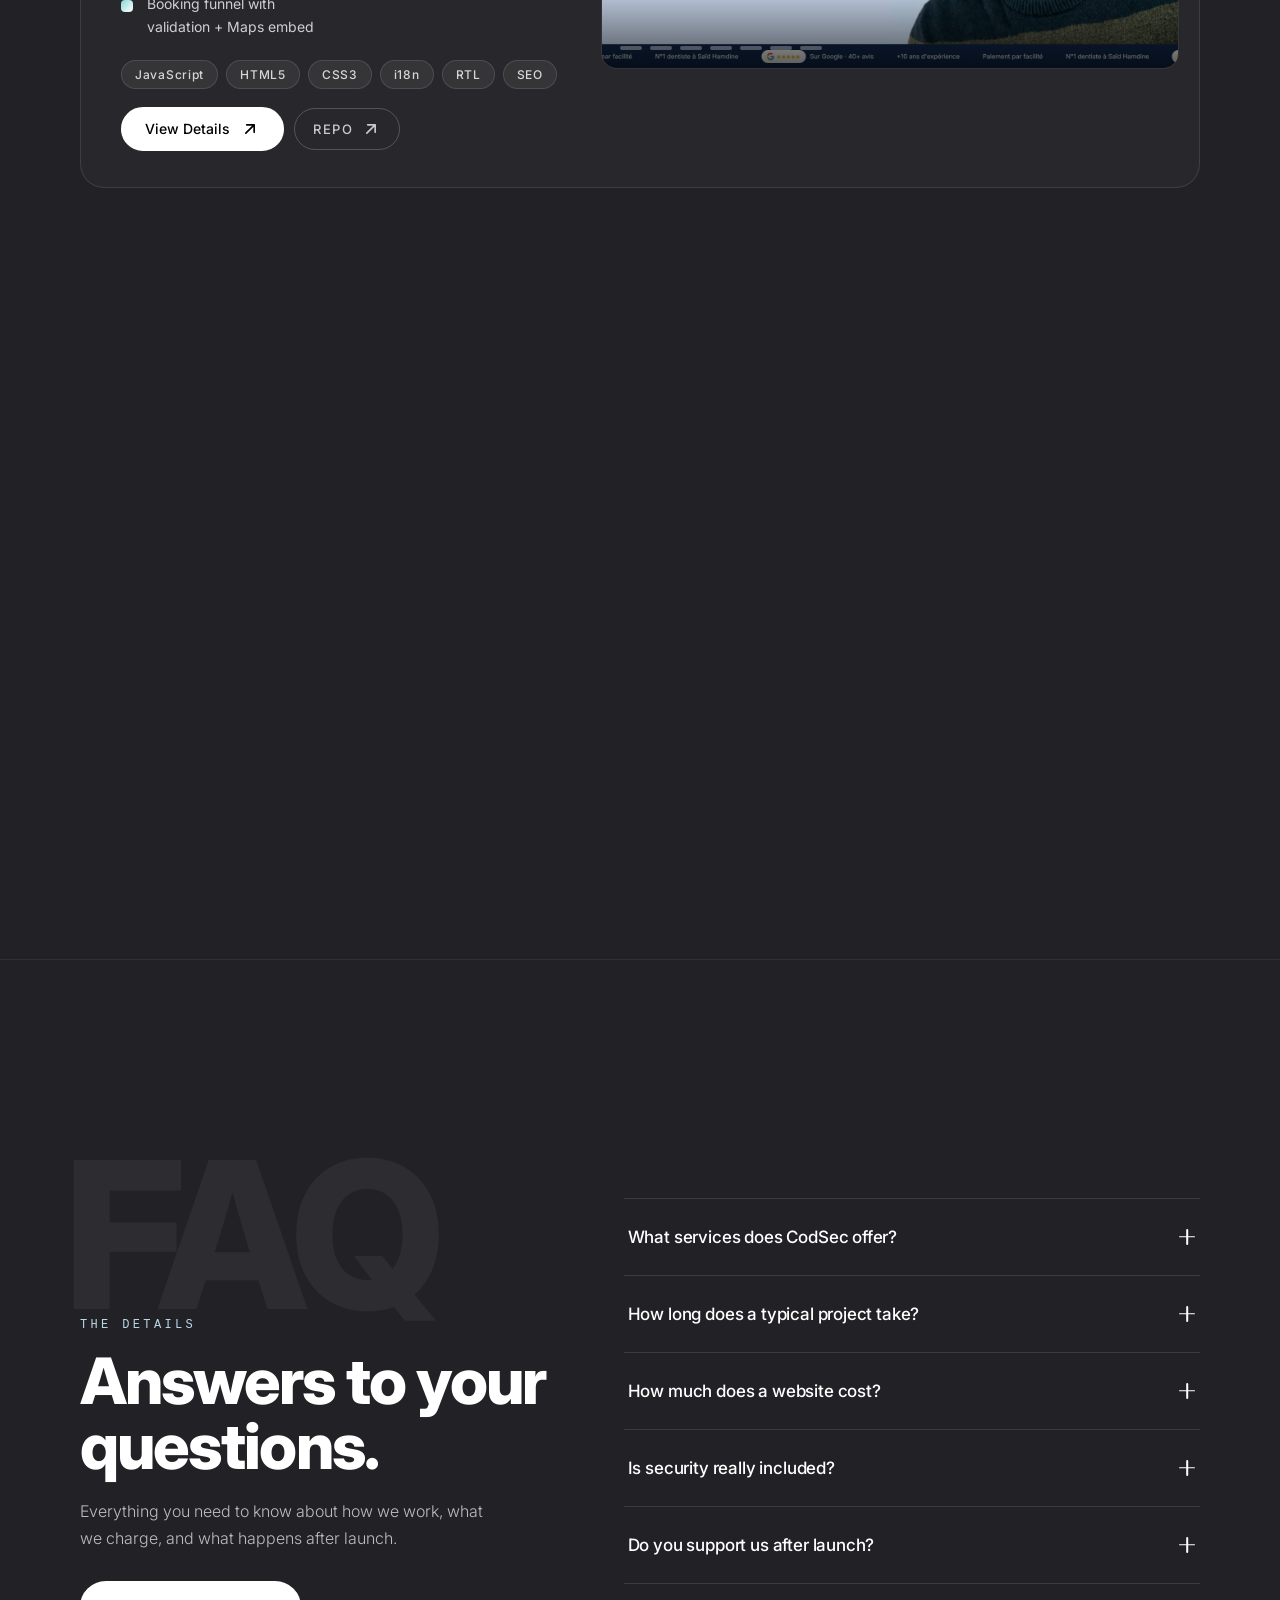
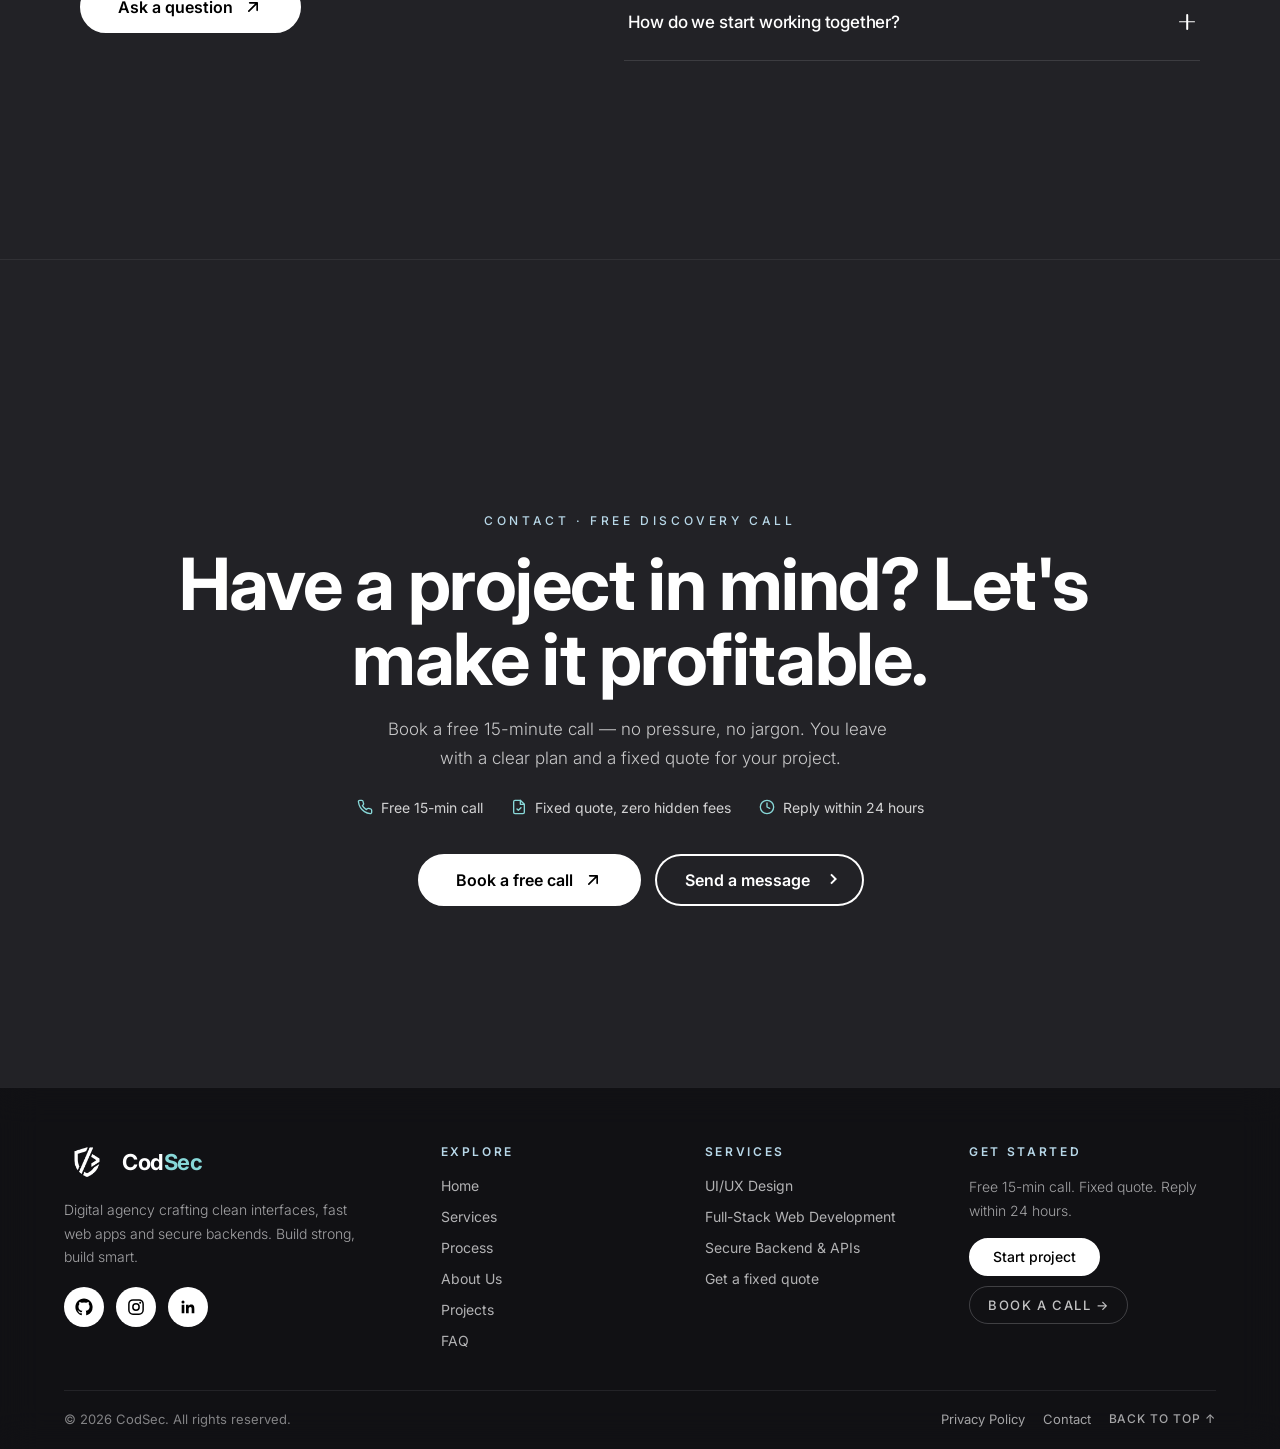
==== commit 344bbdf1: "fixed vercel deployment error" ====
--- a/index.html
+++ b/index.html
@@ -16,7 +16,6 @@
       href="https://fonts.googleapis.com/css2?family=Inter:wght@300;400;500;700&display=swap"
       rel="stylesheet"
     />
-    <link rel="preconnect" href="https://cdn.sceneai.art" crossorigin />
   </head>
   <body>
     <!-- Site-wide fixed video background — seamless boomerang (forward then
@@ -26,12 +25,12 @@
       <video
         id="hero-video"
         class="hero-video"
-        src="https://cdn.sceneai.art/Hero%20Section%20Video/a8132a81-b526-4f91-8095-003ce931ecdd.mp4"
+        src="assets/hero-bg.mp4" poster="assets/hero.webp"
         autoplay
         muted
         playsinline
         loop
-        preload="metadata"
+        preload="auto"
         disablepictureinpicture
       ></video>
       <!-- Canvas takes over after the first pass: replays captured frames
--- a/styles.css
+++ b/styles.css
@@ -164,6 +164,12 @@
   z-index: 0;
   overflow: hidden;
   pointer-events: none;
+  /* Fallback if the video file is missing/blocked/slow (e.g. bad deploy,
+     adblocker, autoplay rejected): poster image + dark base instead of black. */
+  background:
+    linear-gradient(rgb(10 10 15 / 0.55), rgb(10 10 15 / 0.55)),
+    url("assets/hero.webp") center / cover no-repeat,
+    #0a0a0f;
   transition:
     filter 0.8s ease,
     transform 0.8s ease;
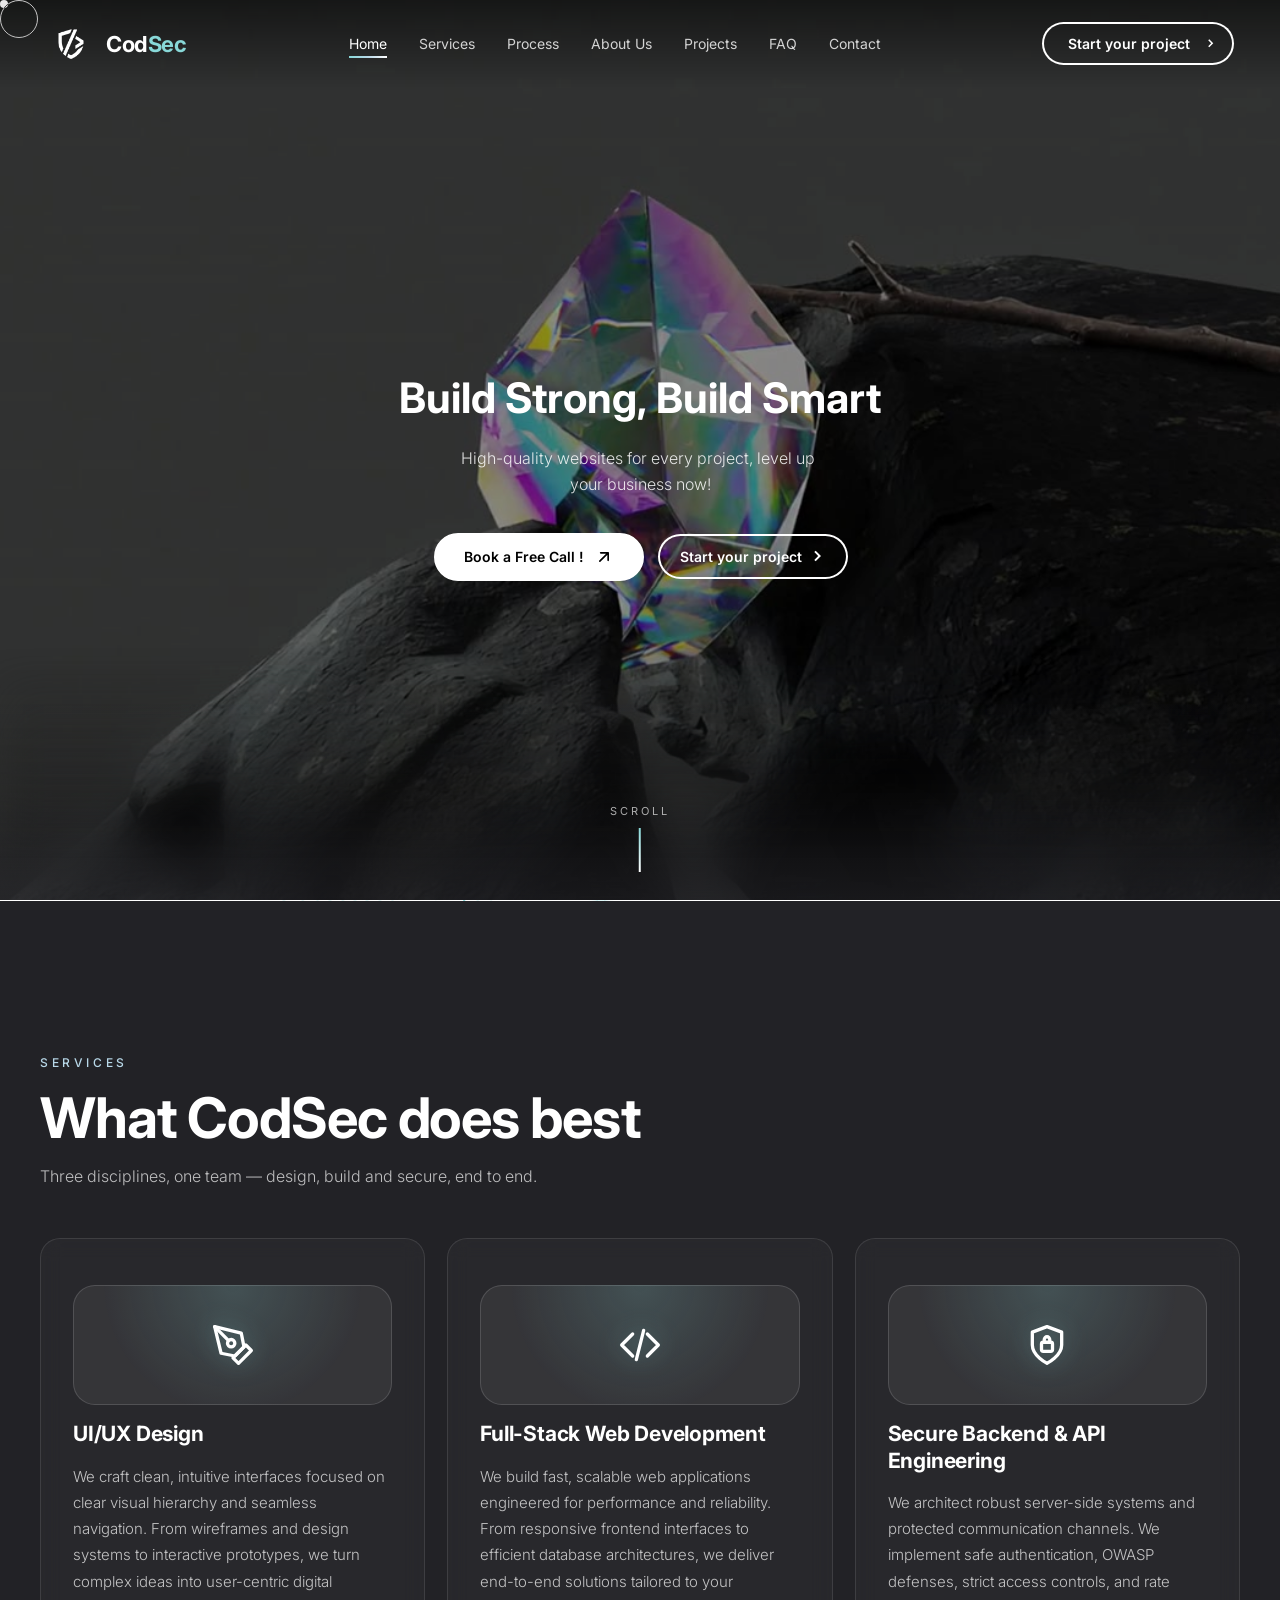
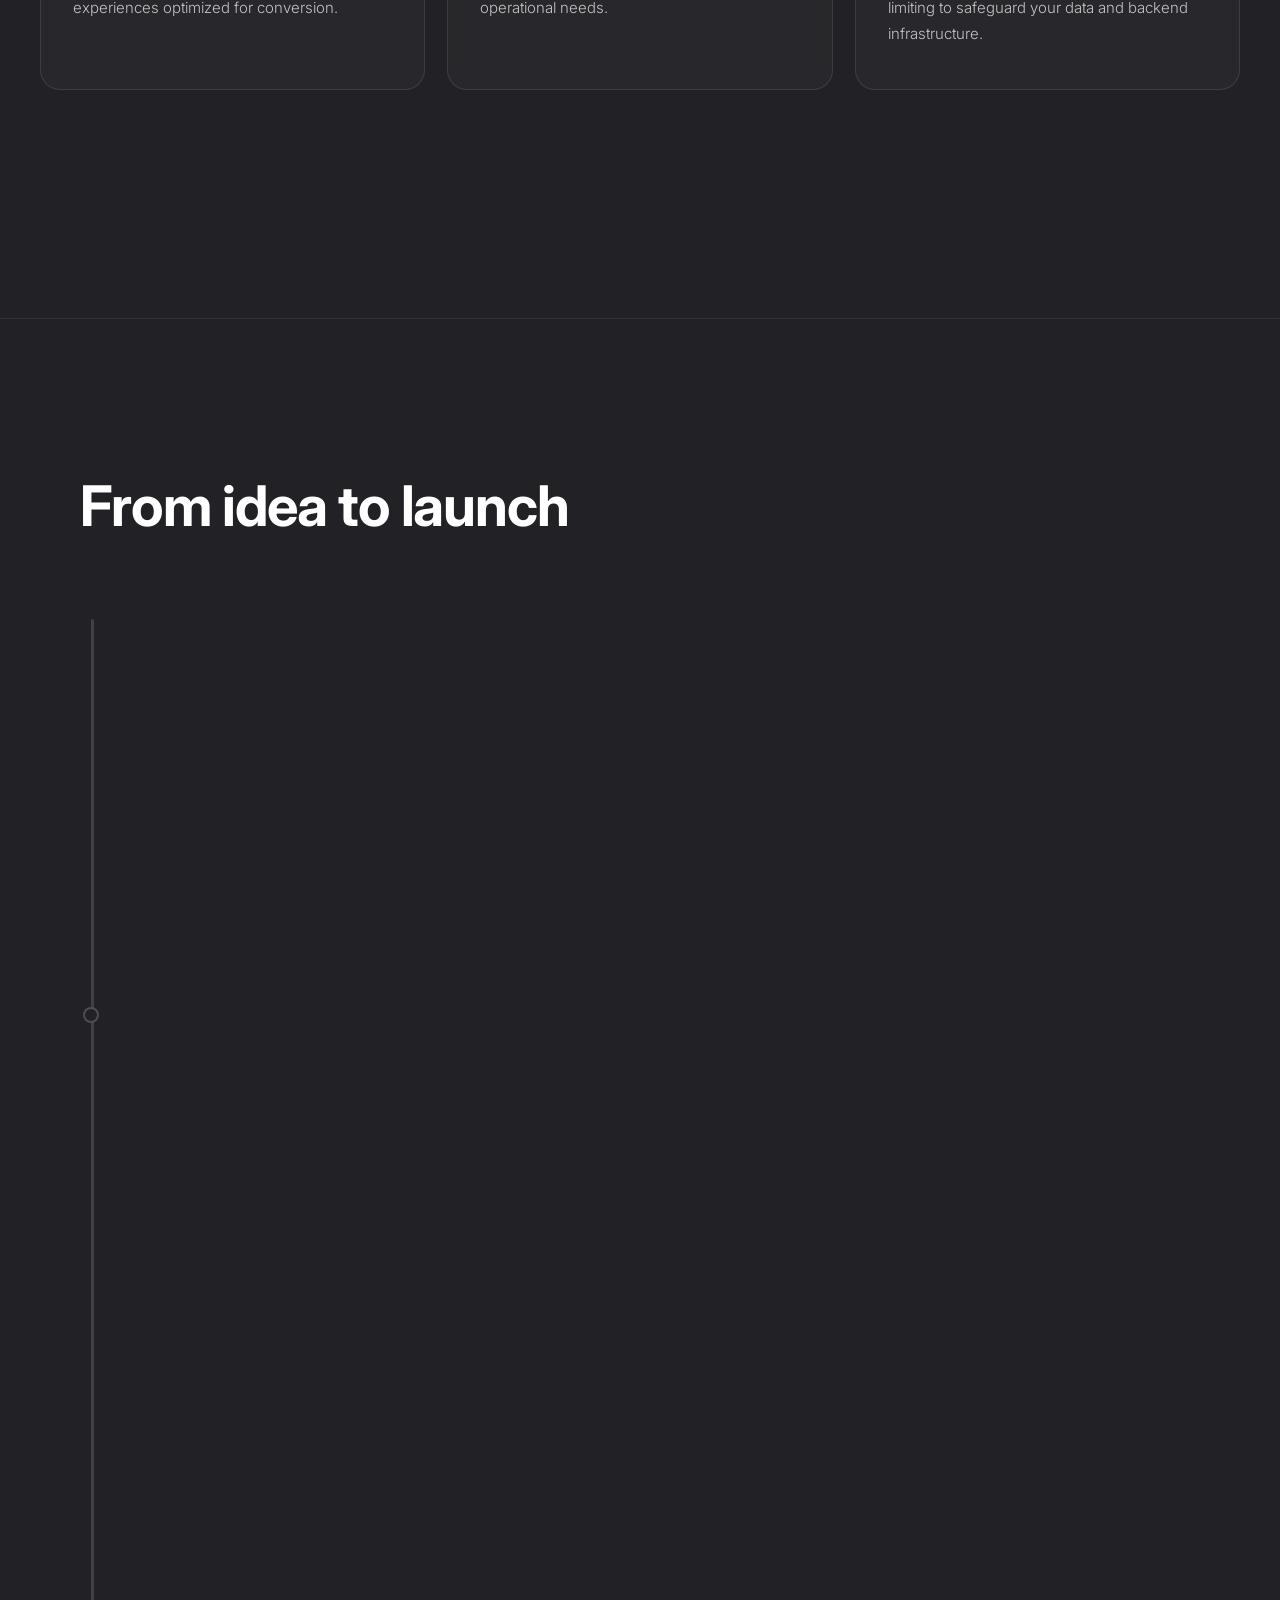
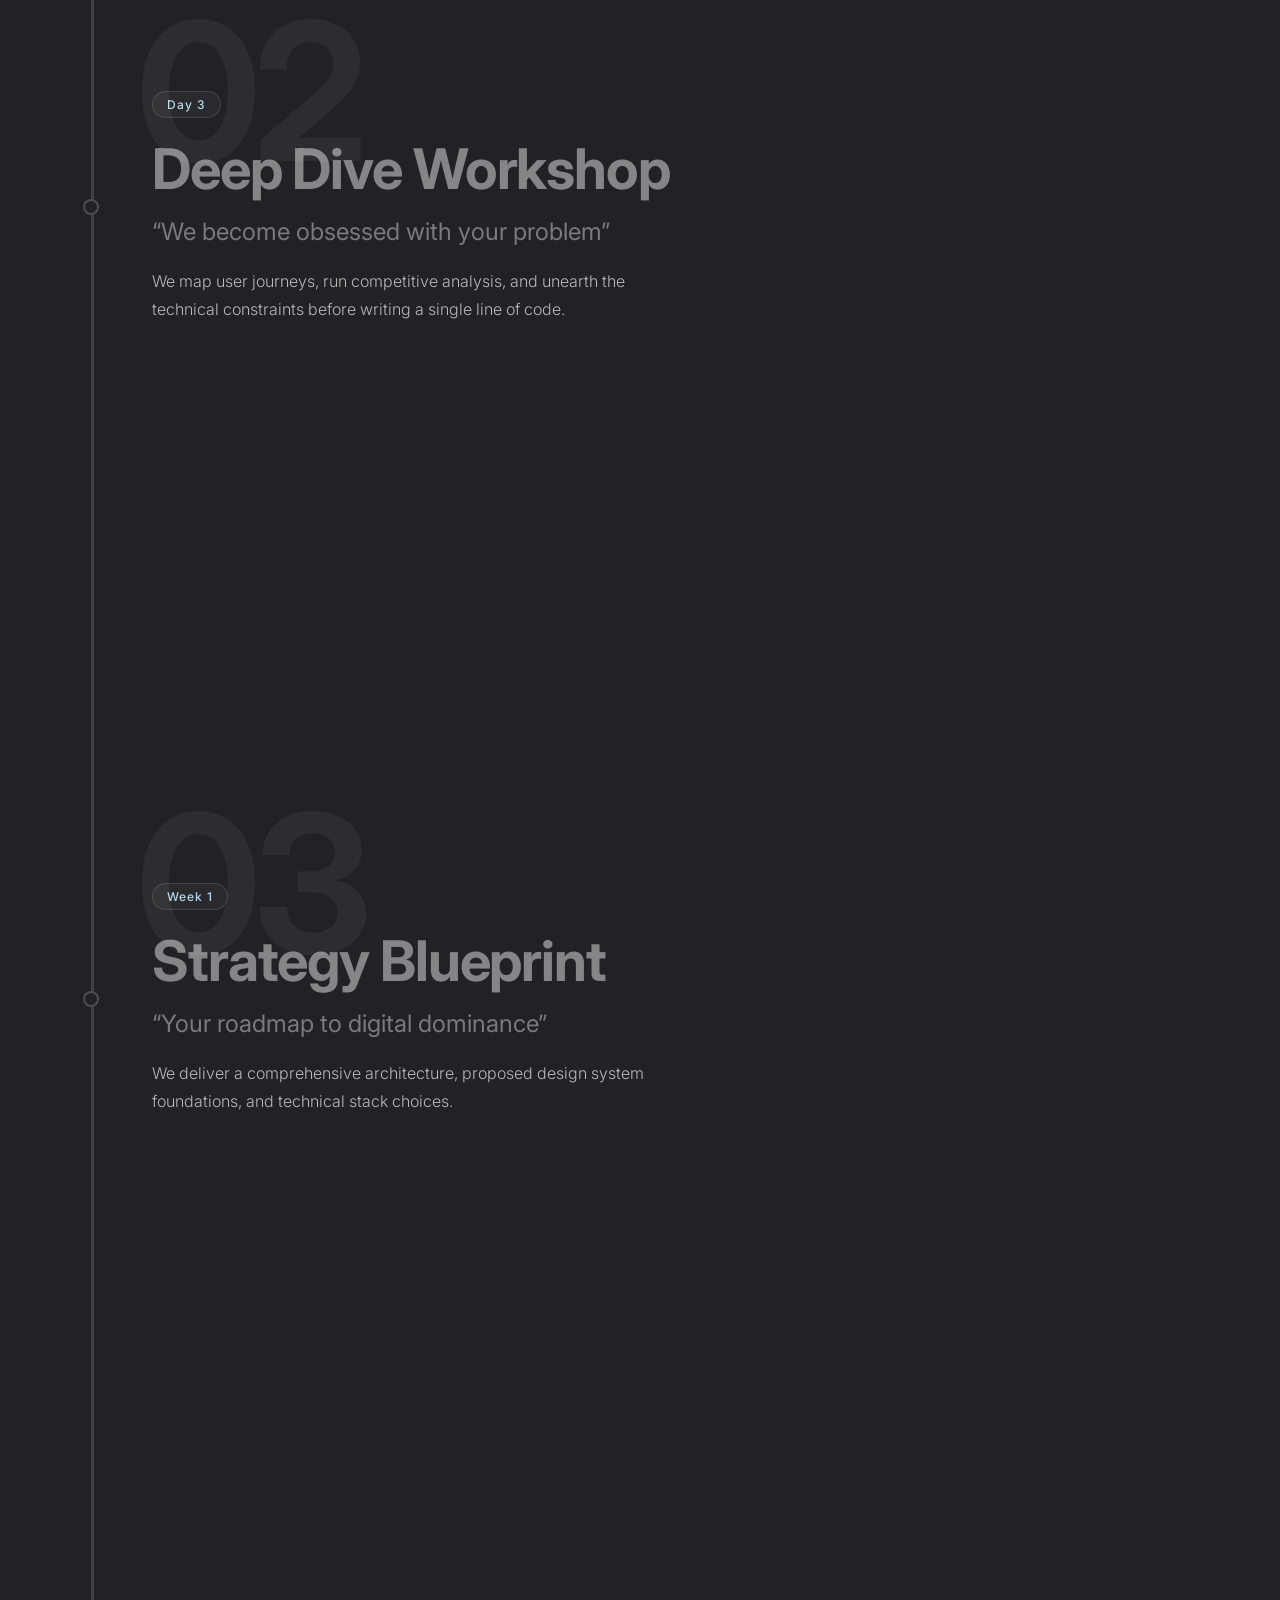
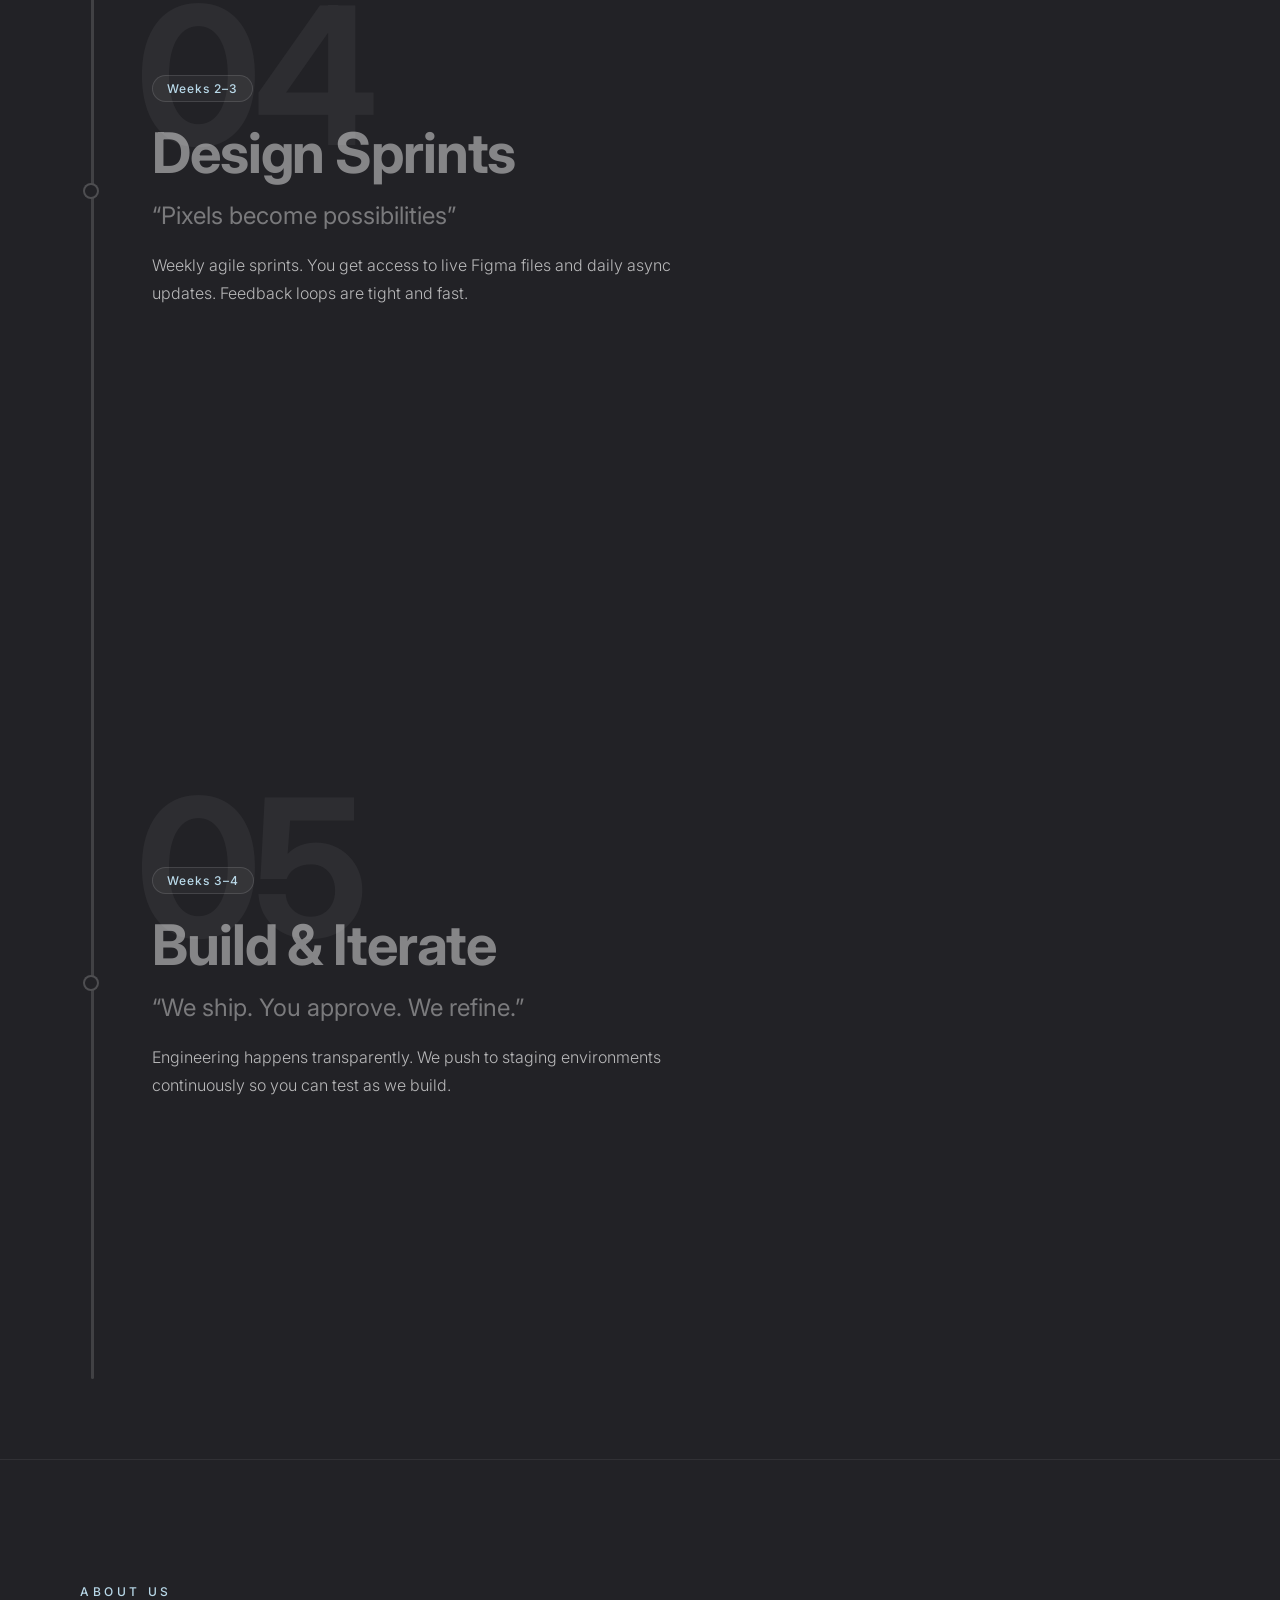
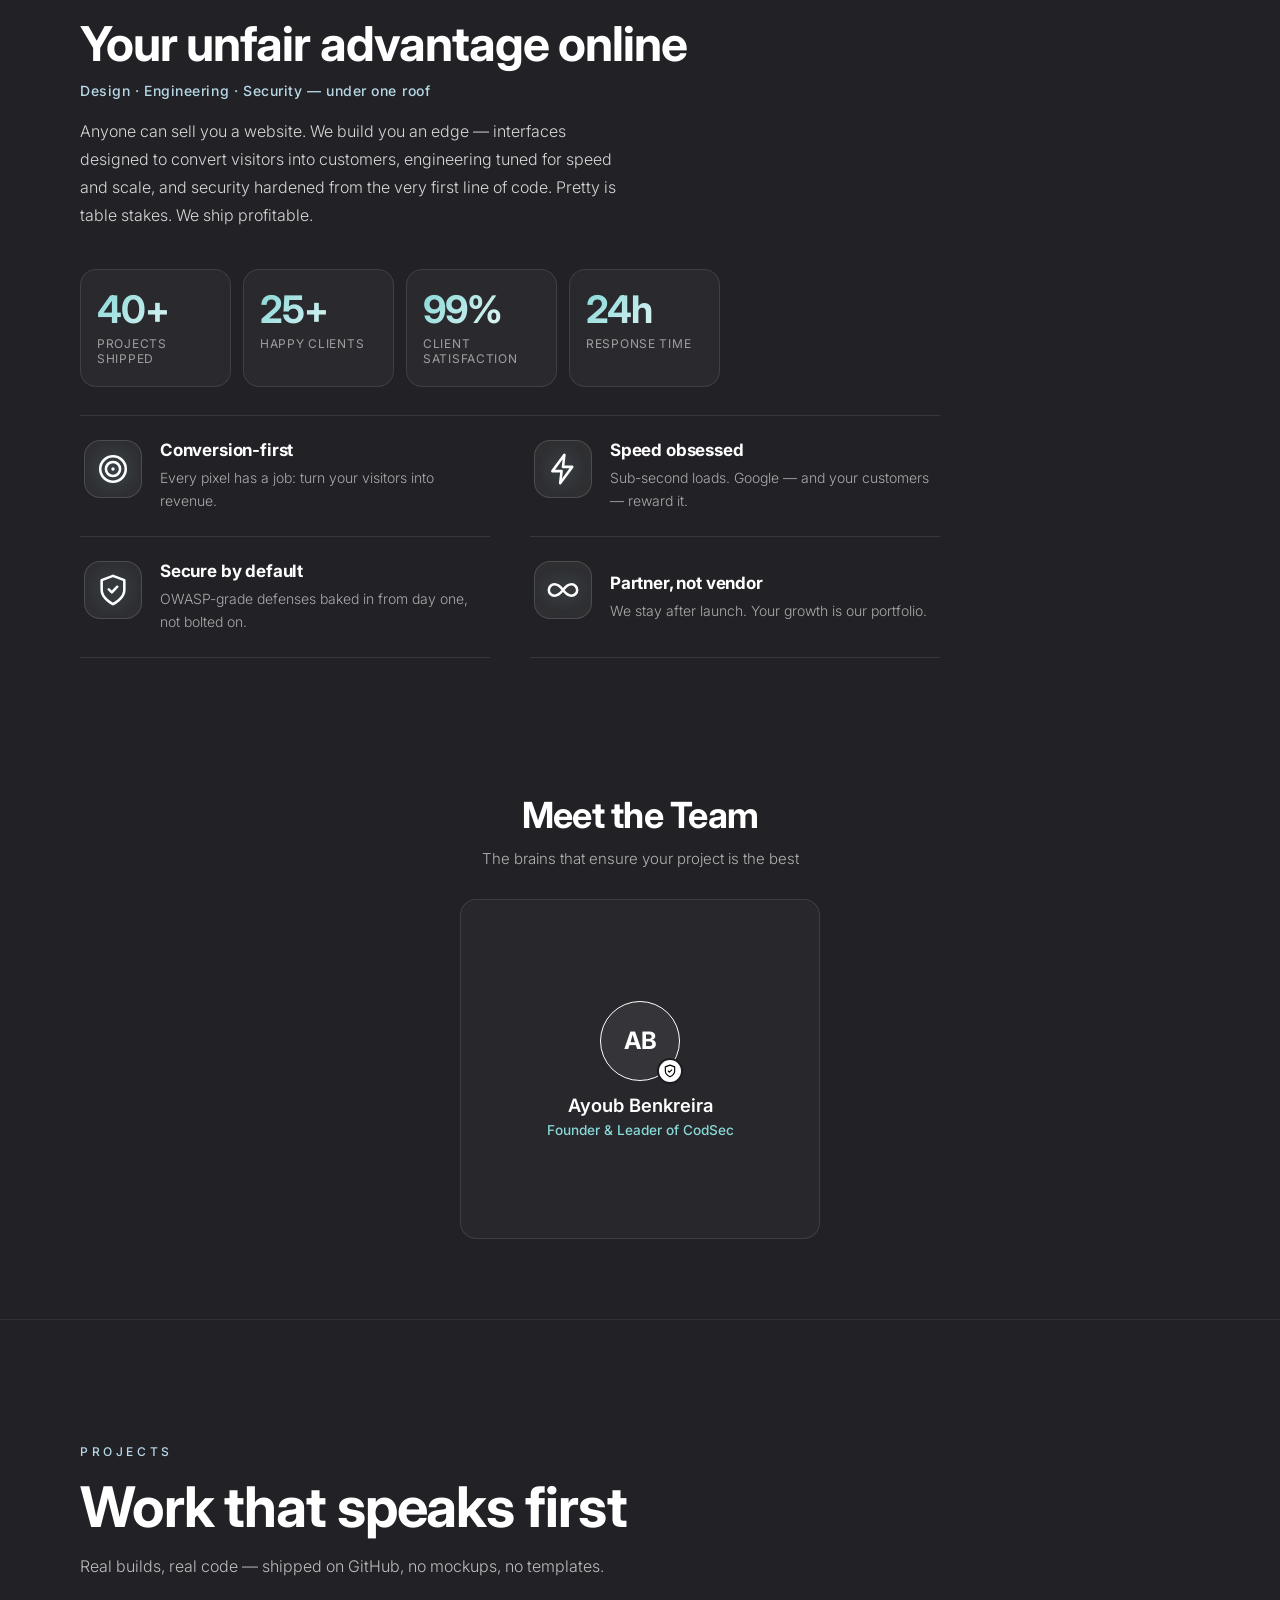
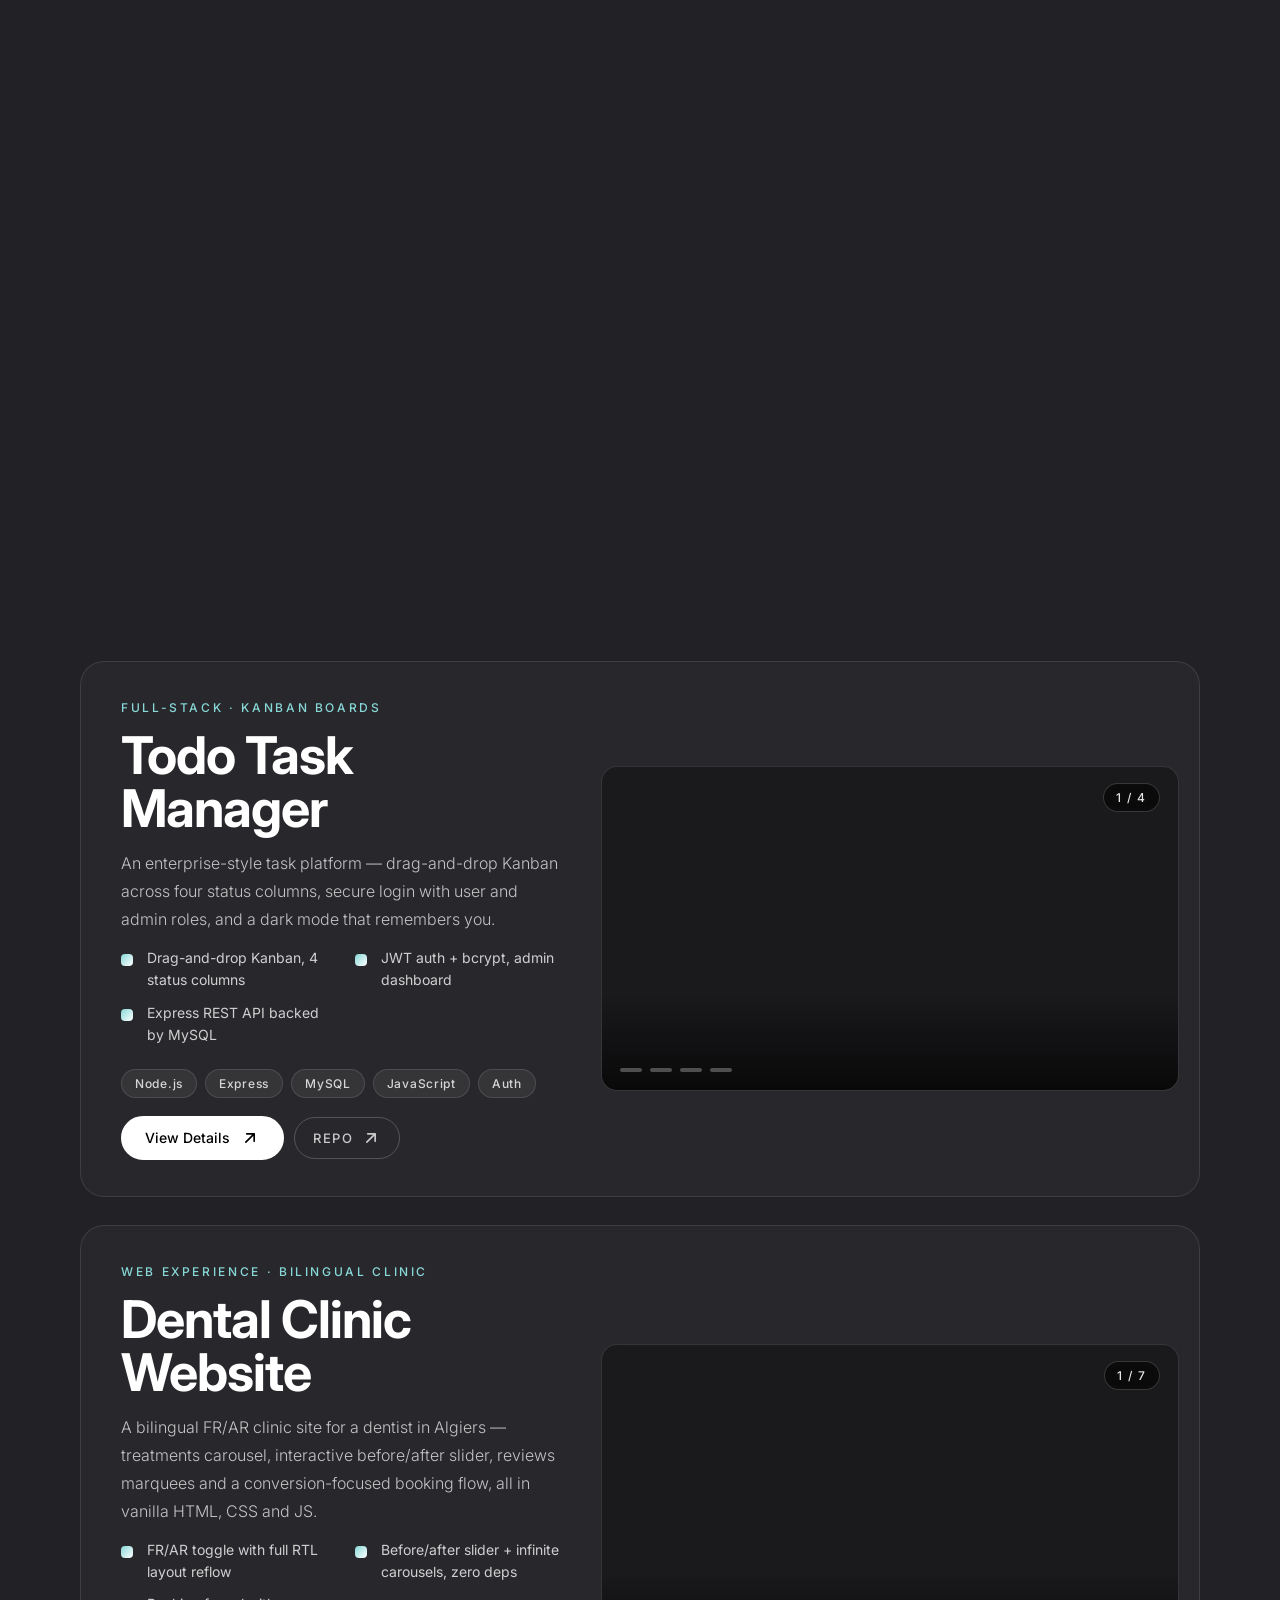
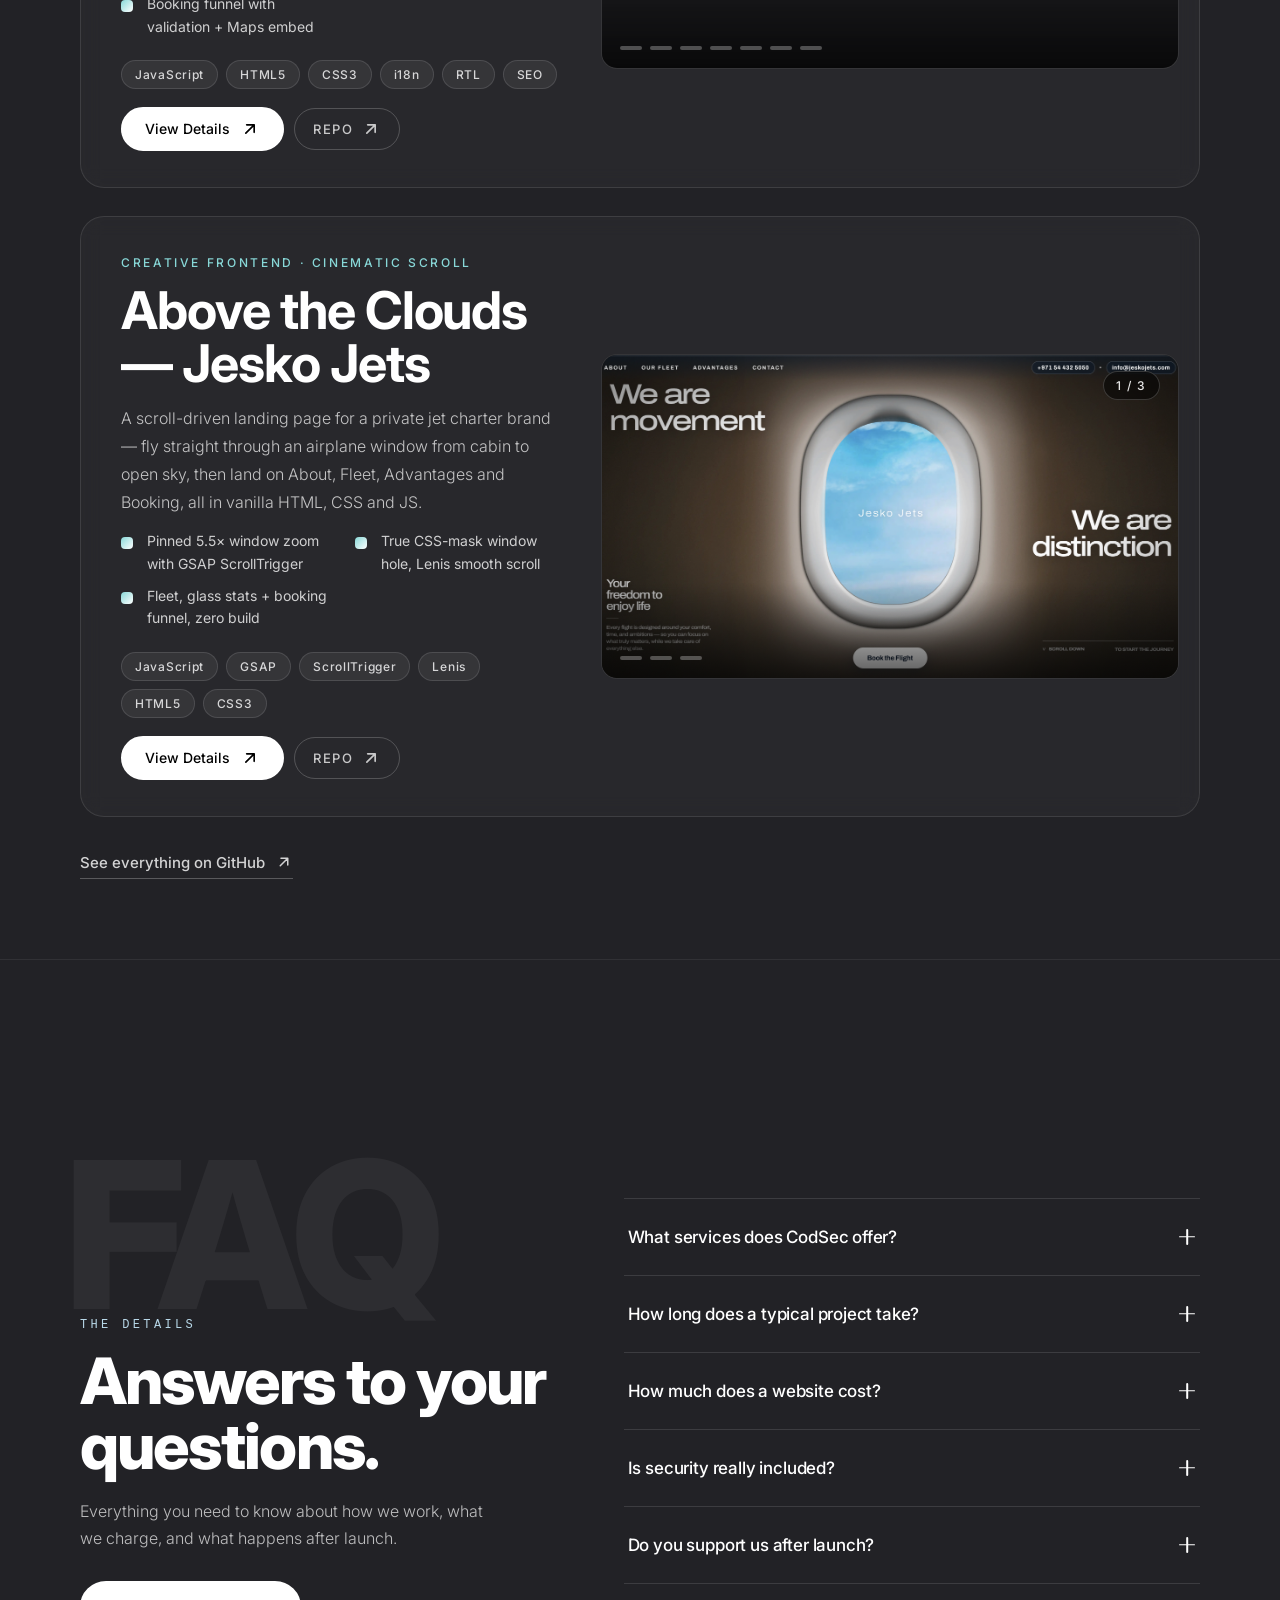
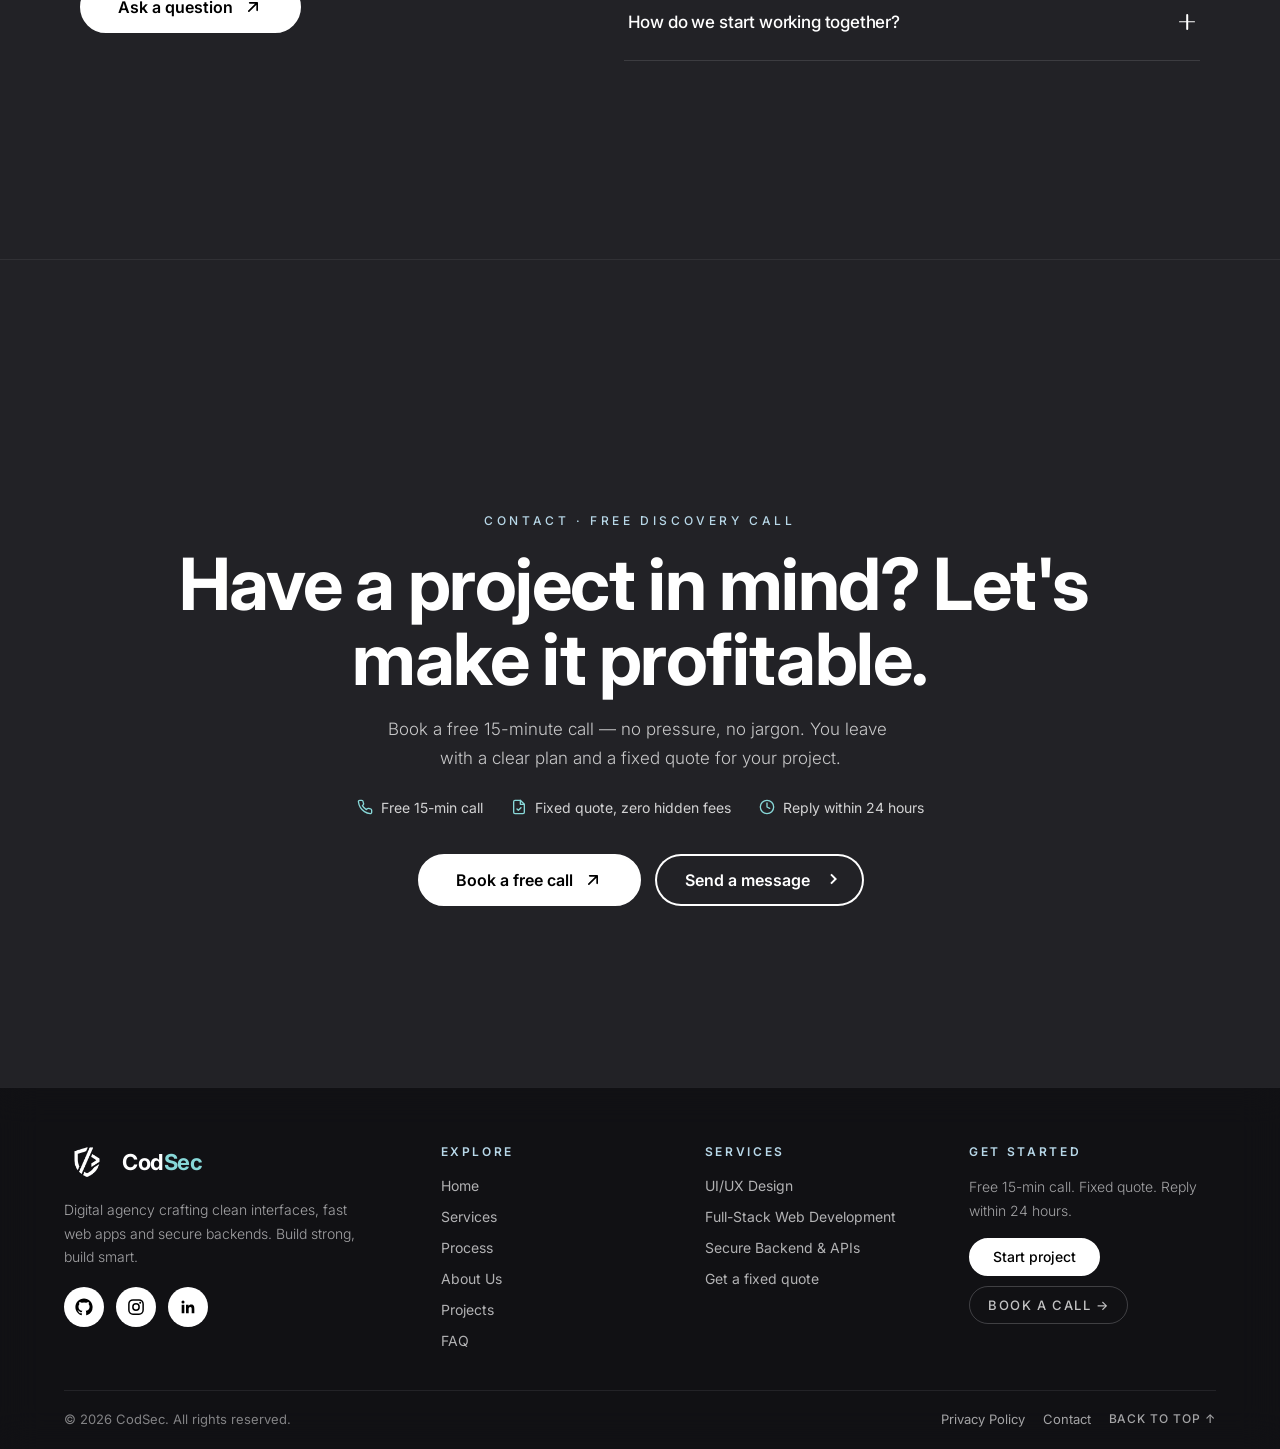
==== commit 23c48814: "fixed the imag crack on verel" ====
--- a/index.html
+++ b/index.html
@@ -10,6 +10,7 @@
       content="CodSec is a digital agency crafting clean interfaces, fast web apps and secure backends."
     />
     <link rel="stylesheet" href="styles.css" />
+    <link rel="preload" as="image" href="assets/hero-poster.jpg" fetchpriority="high" />
     <link rel="preconnect" href="https://fonts.googleapis.com" />
     <link rel="preconnect" href="https://fonts.gstatic.com" crossorigin />
     <link
@@ -25,7 +26,7 @@
       <video
         id="hero-video"
         class="hero-video"
-        src="assets/hero-bg.mp4" poster="assets/hero.webp"
+        src="assets/hero-bg.mp4" poster="assets/hero-poster.jpg"
         autoplay
         muted
         playsinline
--- a/styles.css
+++ b/styles.css
@@ -168,7 +168,7 @@
      adblocker, autoplay rejected): poster image + dark base instead of black. */
   background:
     linear-gradient(rgb(10 10 15 / 0.55), rgb(10 10 15 / 0.55)),
-    url("assets/hero.webp") center / cover no-repeat,
+    url("assets/hero-poster.jpg") center / cover no-repeat,
     #0a0a0f;
   transition:
     filter 0.8s ease,
